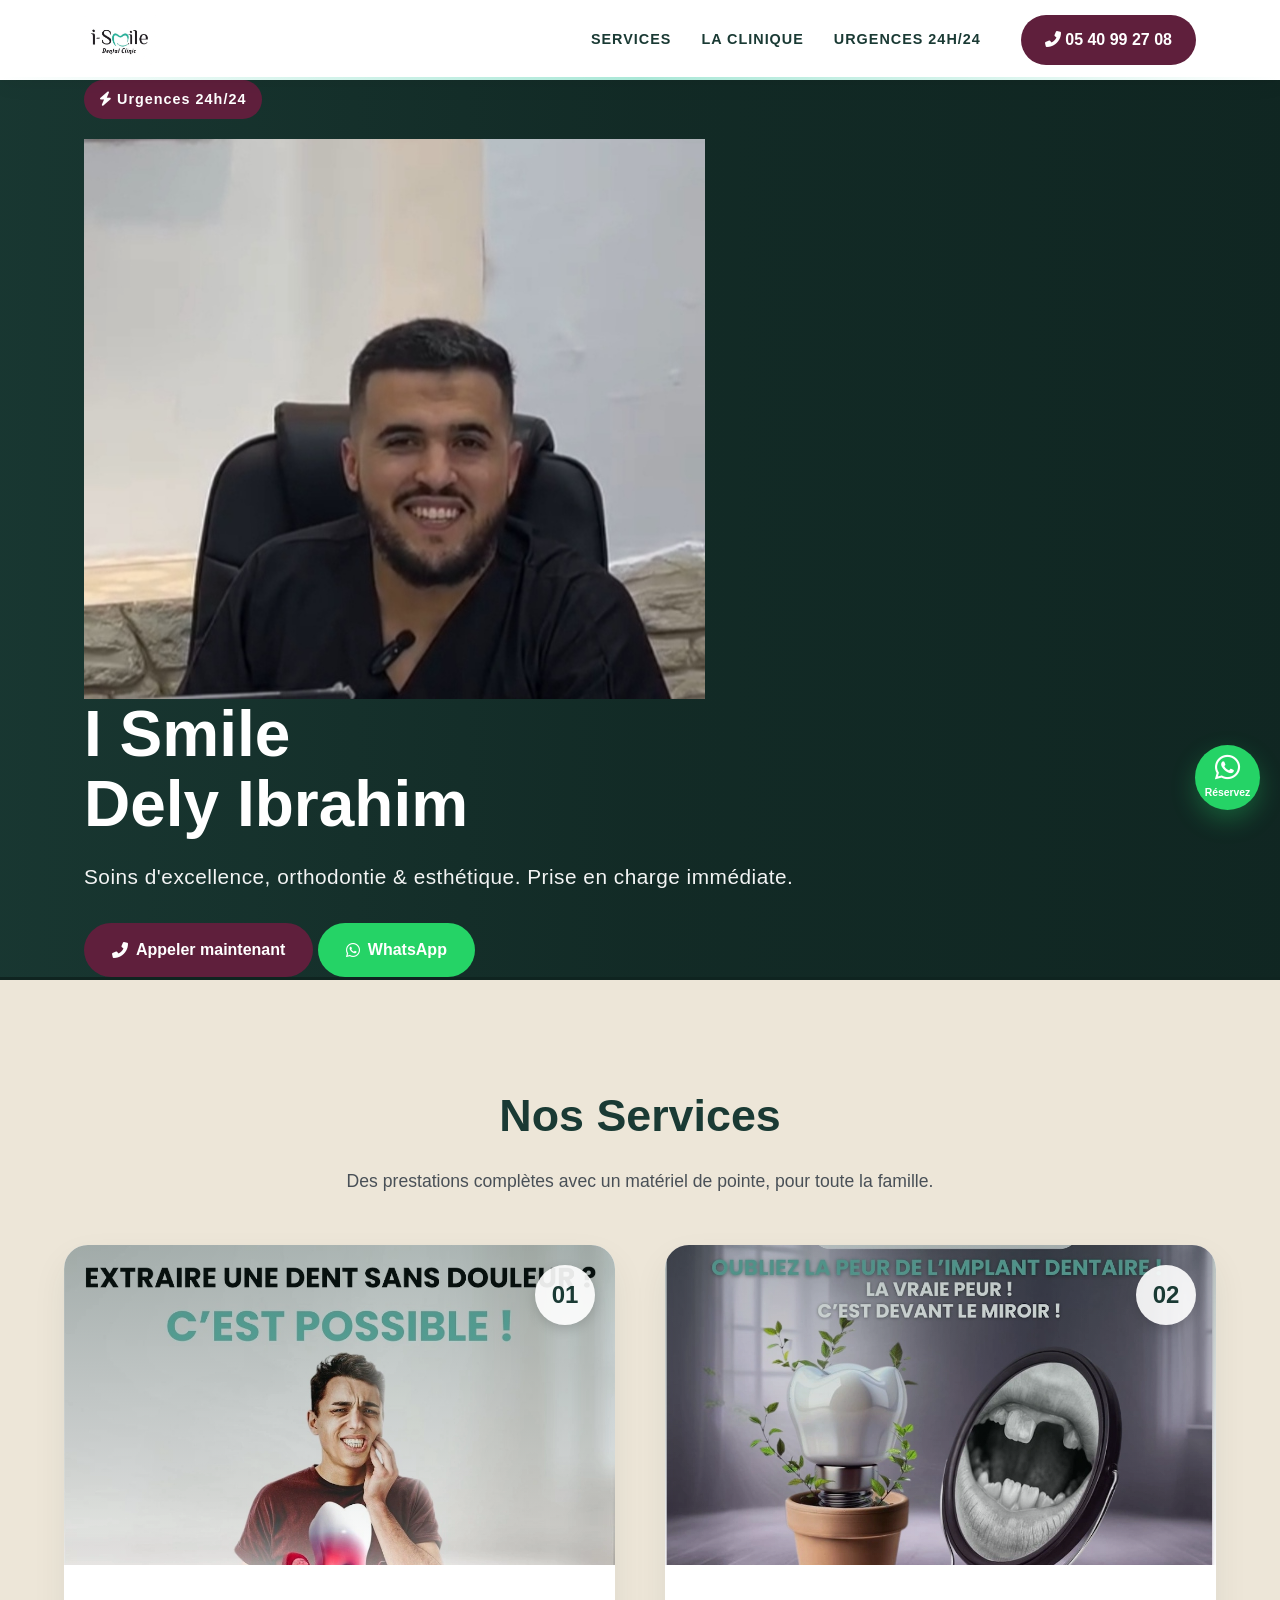
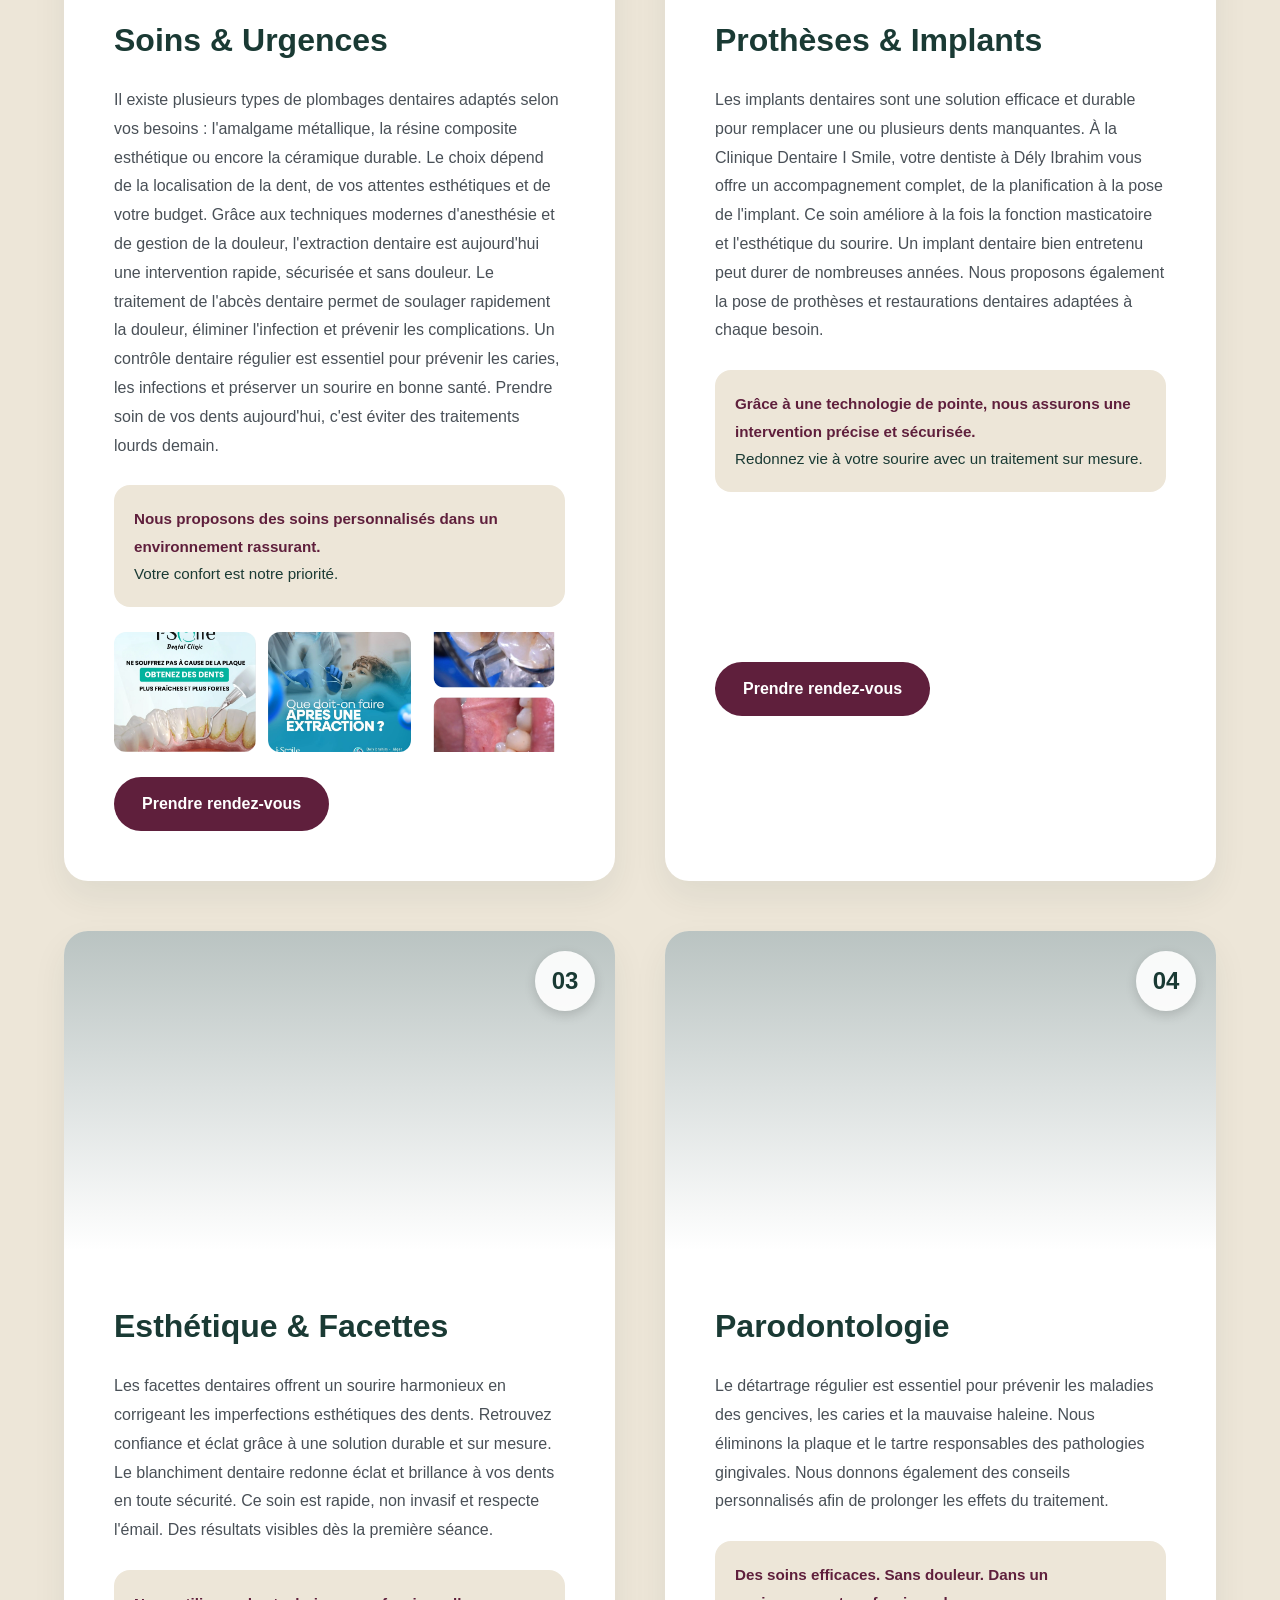
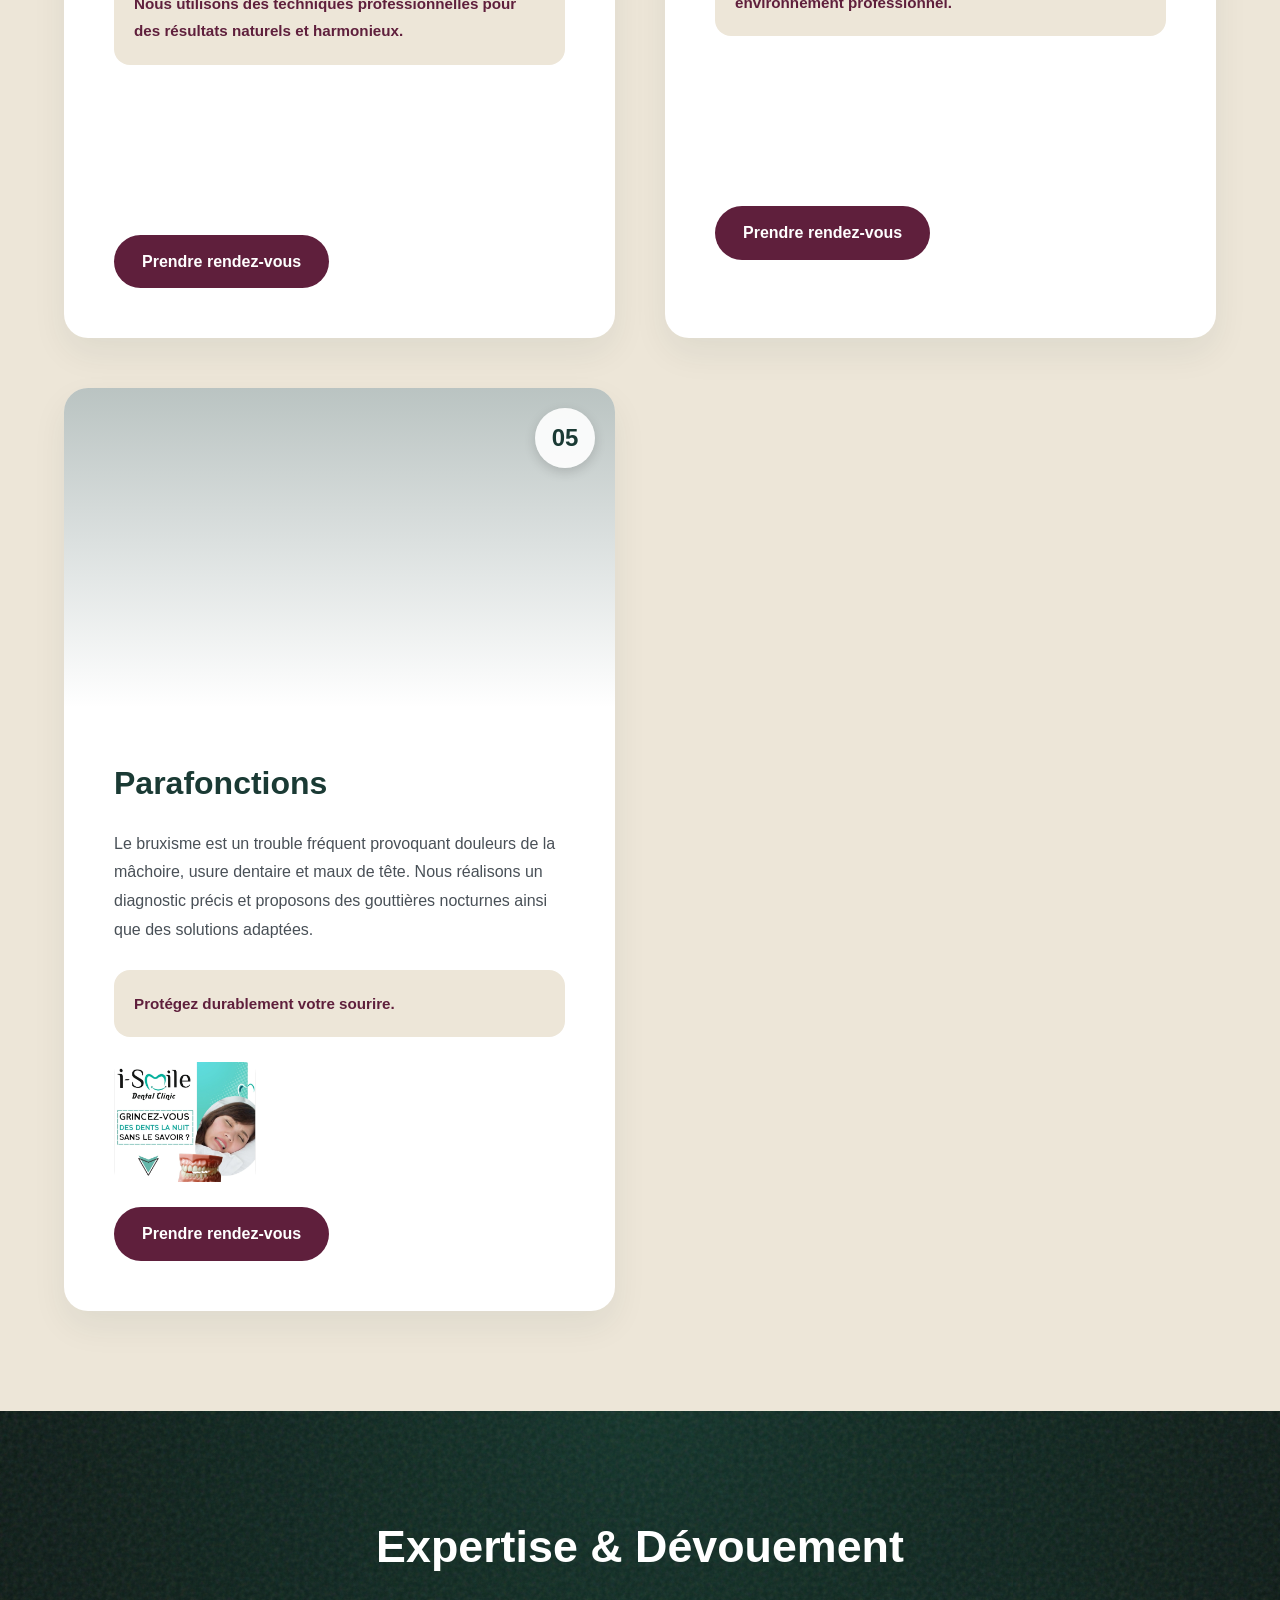
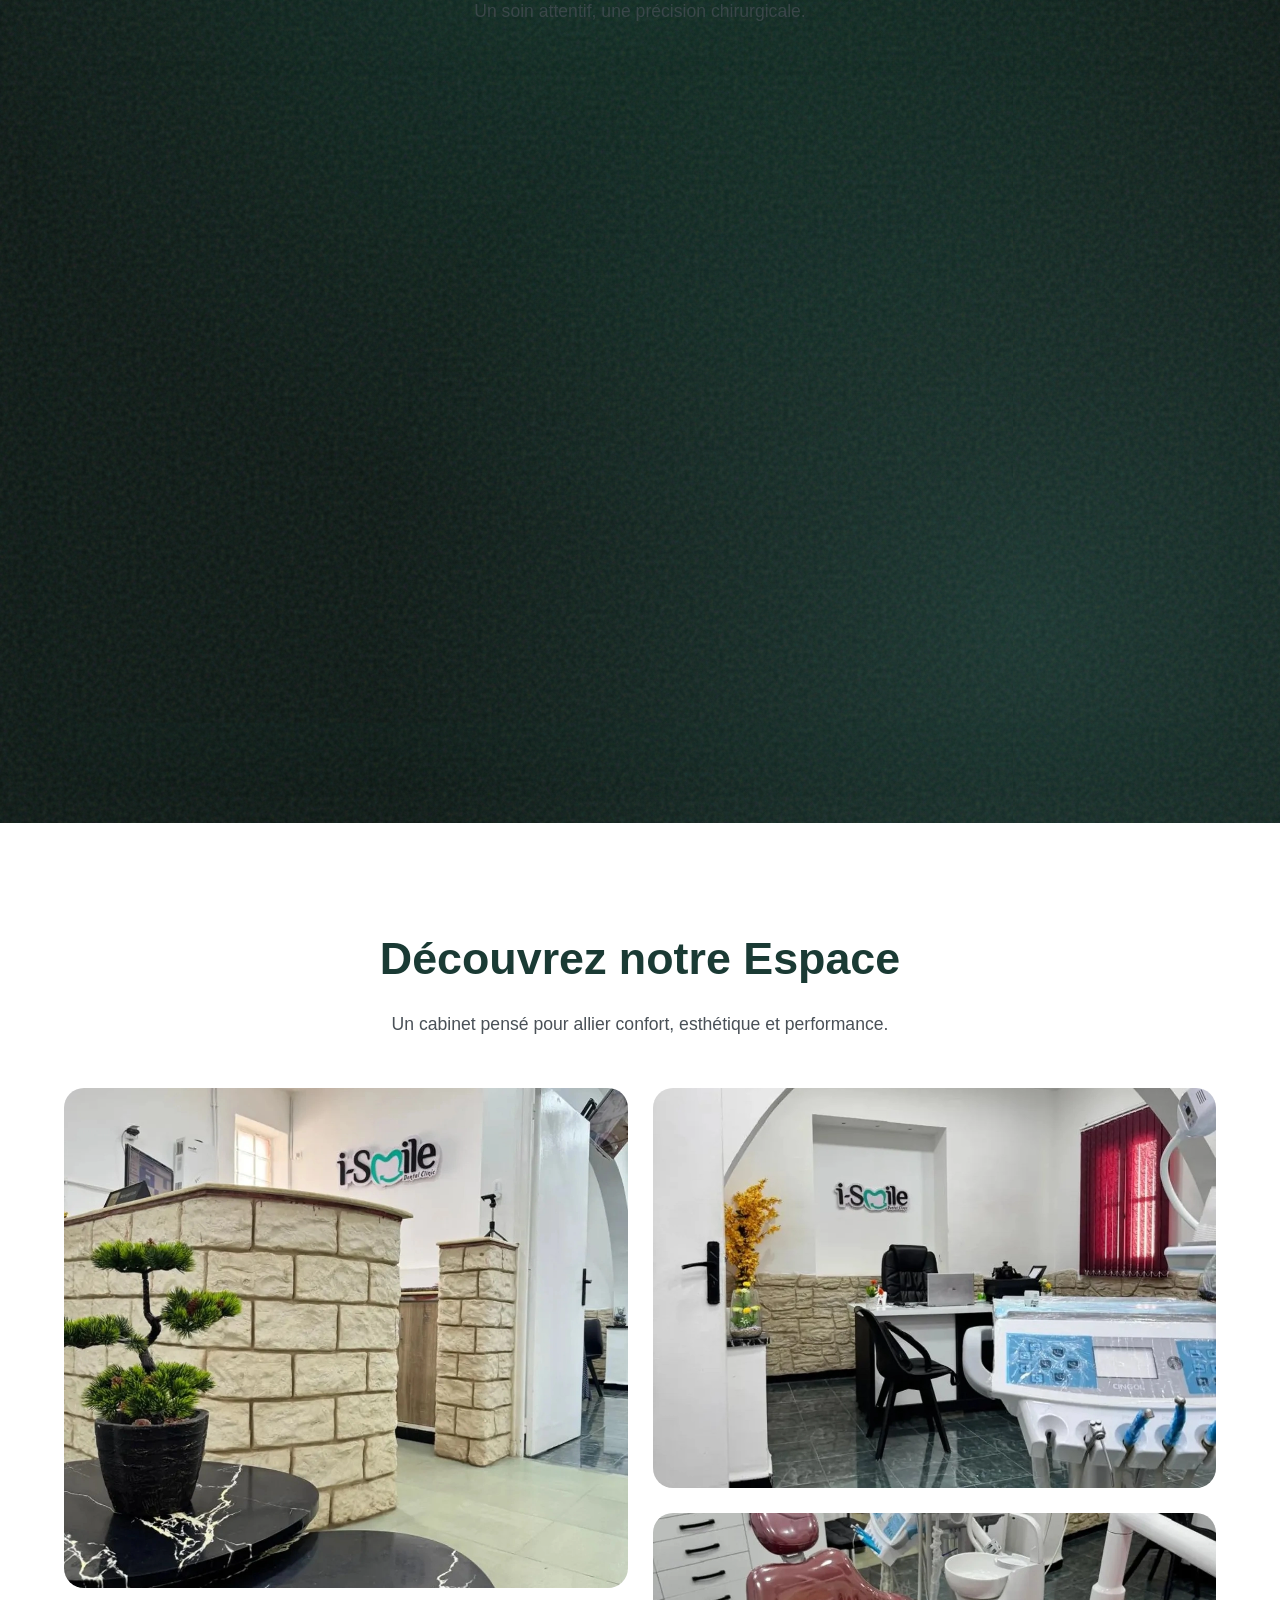
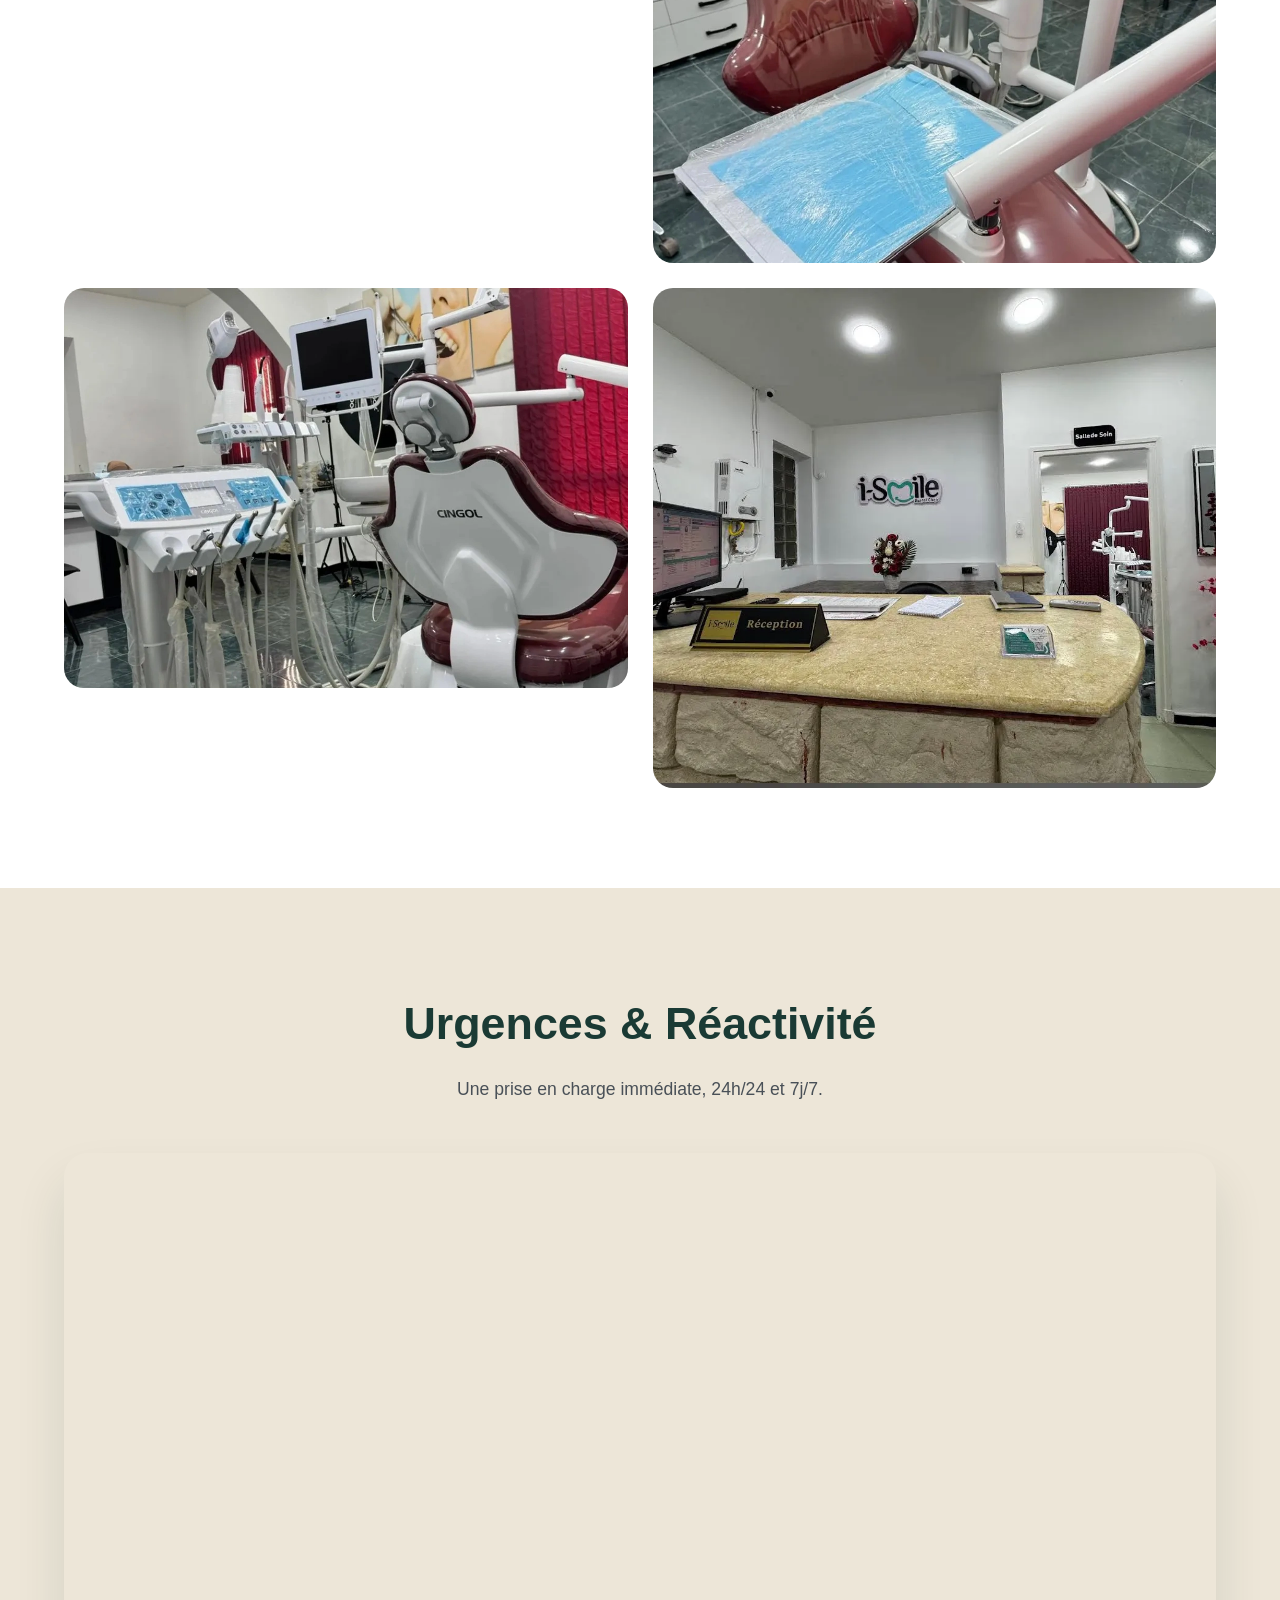
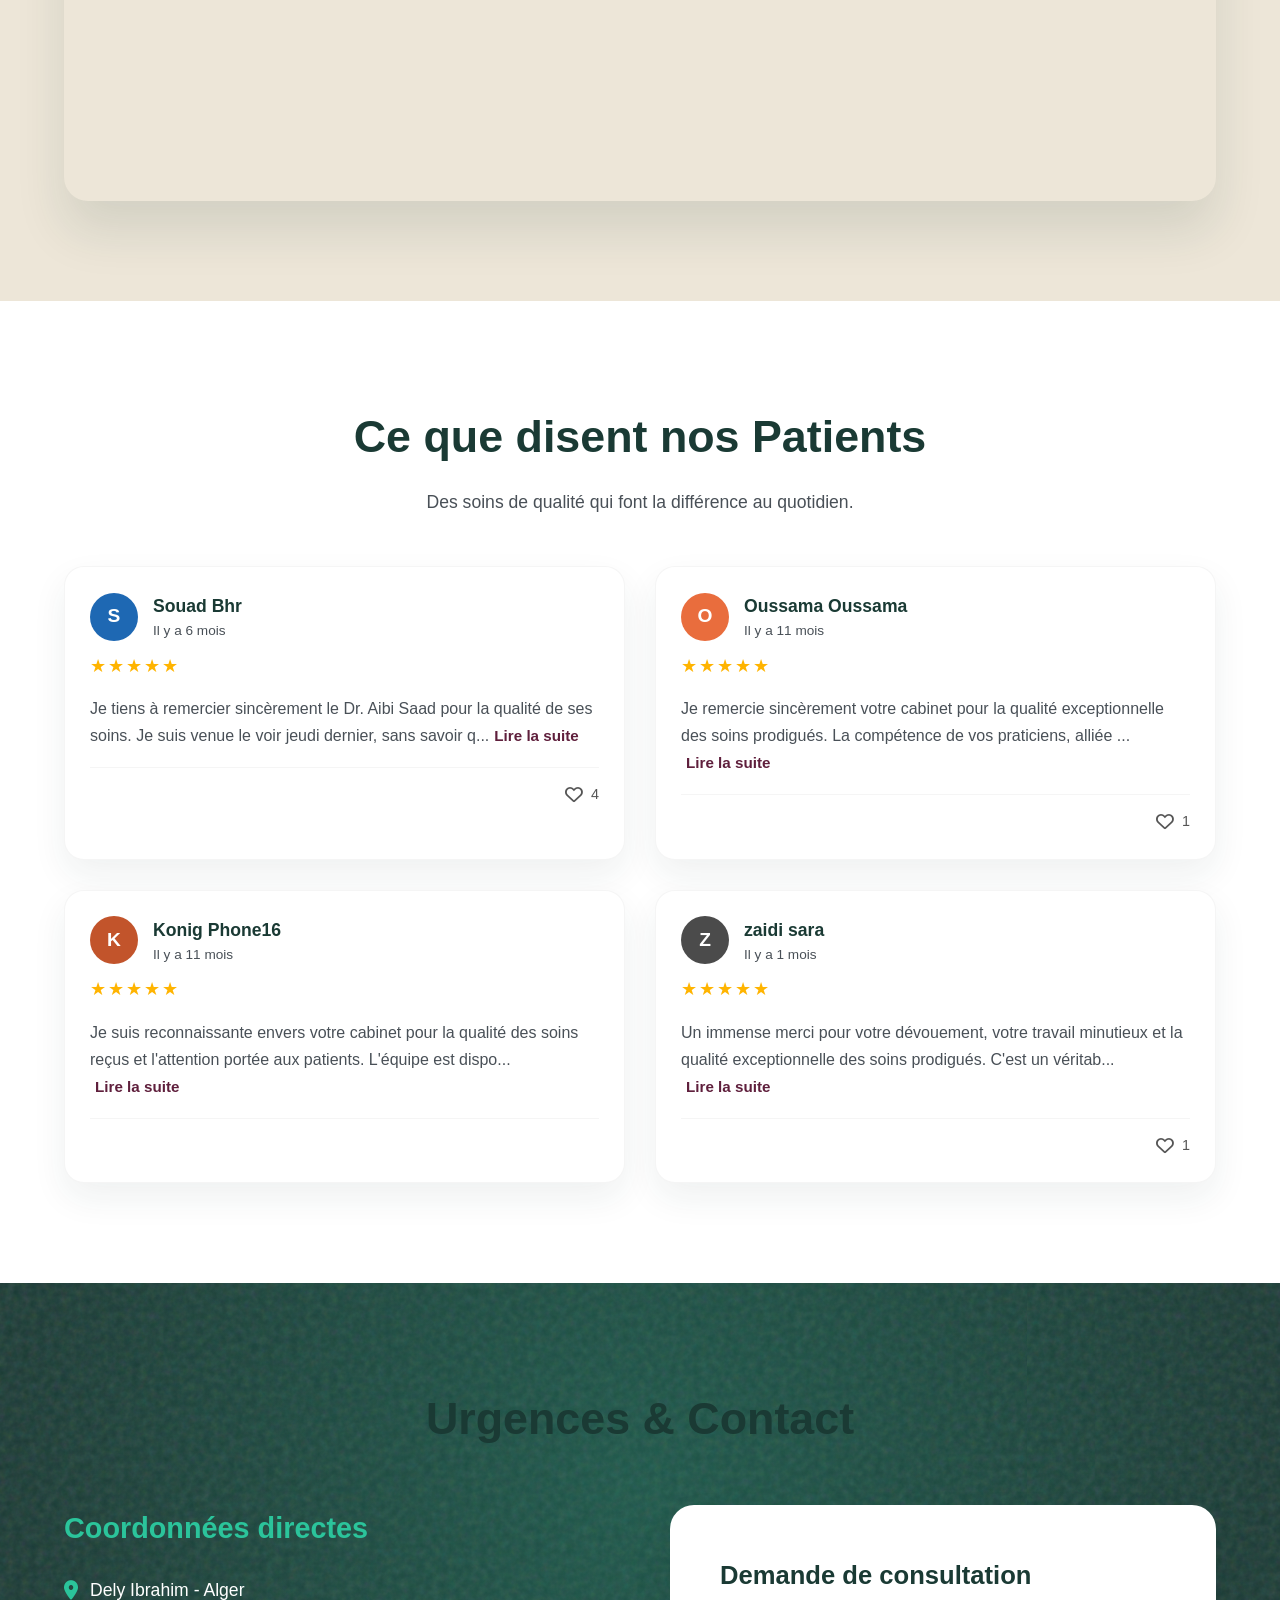
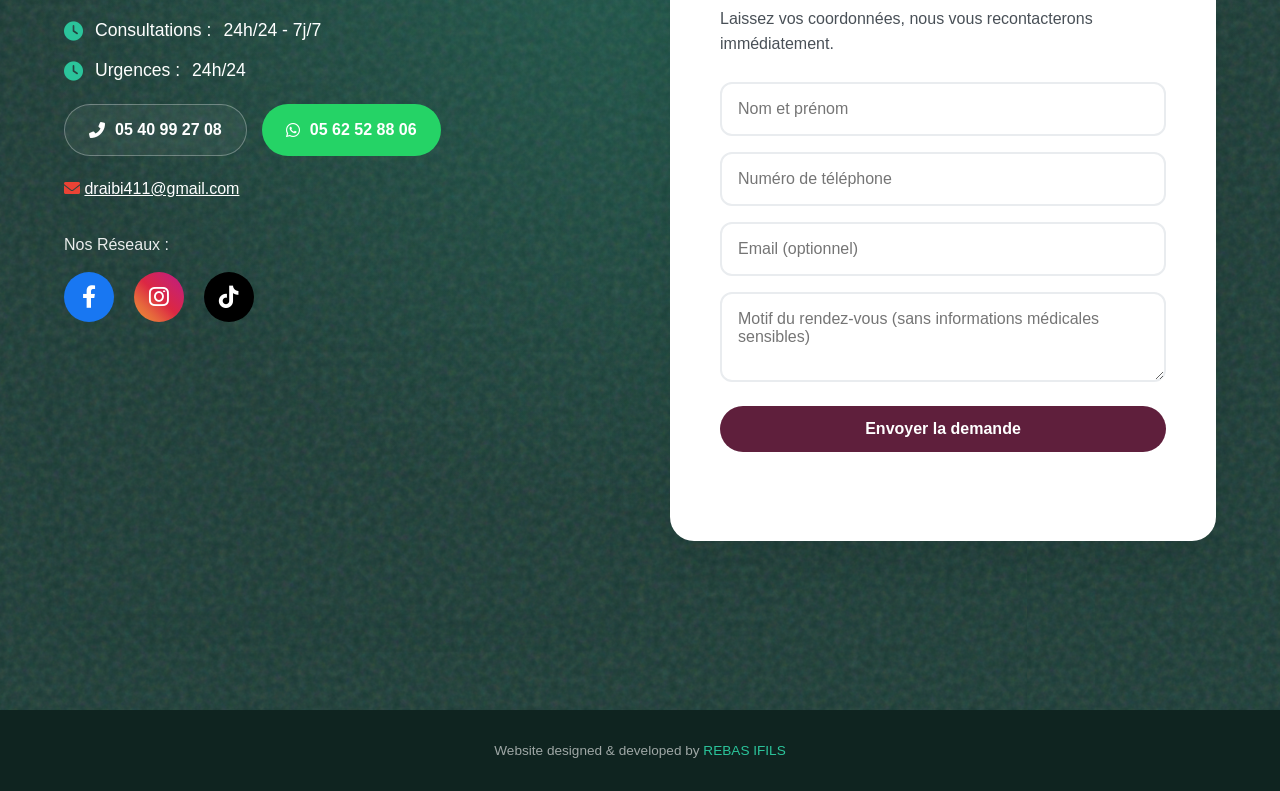
==== index.html @ c6350da4 "Update footer link to new portfolio URL" ====
<!DOCTYPE html>
<html lang="fr">
<head>
    <meta charset="UTF-8">
    <meta name="viewport" content="width=device-width, initial-scale=1.0, viewport-fit=cover">
    <title>I Smile Dental Clinic | Dentiste 24h/24 Dely Ibrahim</title>
    <meta name="description" content="Clinique dentaire 24h/24 à Dely Ibrahim. Urgences, Soins, Orthodontie, Implants & Esthétique. Contactez-nous 7j/7 !">
    <link rel="canonical" href="https://YOUR-PRODUCTION-DOMAIN.com">
    <link rel="icon" type="image/png" href="images/favicon.png">
    <meta property="og:title" content="I Smile Dental Clinic - Dentiste 24h/24 Dely Ibrahim">
    <meta property="og:description" content="Clinique dentaire 24h/24 à Dely Ibrahim. Urgences, Soins, Orthodontie, Implants & Esthétique.">
    <meta property="og:image" content="images/i-smile-logo.png">
    <meta property="og:url" content="https://YOUR-PRODUCTION-DOMAIN.com">
    <meta property="og:type" content="website">
    <meta name="theme-color" content="#1a3a34">
    <meta name="robots" content="index, follow">
    <script type="application/ld+json">
    {
      "@context": "https://schema.org",
      "@type": "Dentist",
      "name": "I Smile Dental Clinic",
      "image": "https://YOUR-PRODUCTION-DOMAIN.com/images/i-smile-logo.png",
      "url": "https://YOUR-PRODUCTION-DOMAIN.com",
      "telephone": "+213540992708",
      "email": "draibi411@gmail.com",
      "address": {
        "@type": "PostalAddress",
        "addressLocality": "Dely Ibrahim",
        "addressRegion": "Alger",
        "addressCountry": "DZ"
      },
      "sameAs": [
        "https://www.facebook.com/share/1DC7hRPnL6/",
        "https://www.instagram.com/i_smile.dental_clinic",
        "https://www.tiktok.com/@ismile3875"
      ]
    }
    </script>
    <link rel="stylesheet" href="https://cdnjs.cloudflare.com/ajax/libs/font-awesome/6.0.0/css/all.min.css">
    <link rel="stylesheet" href="styles.css">
</head>
<body>
    
<header class="header" role="banner">
    <div class="container header-content">
        <a href="#top" class="logo-custom" aria-label="I Smile Dental Clinic - Accueil">
            <img src="images/i-smile-logo.png" alt="i-Smile Dental Clinic Logo" class="main-logo-img">
        </a>
        <button class="nav-toggle" id="navToggle" aria-label="Ouvrir le menu" aria-expanded="false" aria-controls="navMenu">
            <i class="fas fa-bars"></i>
        </button>
        <nav class="nav-menu" id="navMenu" aria-label="Navigation principale">
            <ul>
                <li><a href="#services">Services</a></li>
                <li><a href="#gallery">La Clinique</a></li>
                <li><a href="#contact">Urgences 24h/24</a></li>
            </ul>
            <div class="nav-phone-header">
                <a href="tel:+213540992708" aria-label="Appeler le 05 40 99 27 08"><i class="fas fa-phone-alt"></i> 05 40 99 27 08</a>
            </div>
        </nav>
    </div>
</header>

<main id="main-content">
    <section class="hero-video-section" id="top">
        <div class="video-container">
            <video autoplay muted loop playsinline preload="metadata" class="bg-video" tabindex="-1" aria-hidden="true">
                <source src="images/hero-video.mp4" type="video/mp4">
                <p>Votre navigateur ne prend pas en charge la vidéo HTML5.</p>
            </video>
            <div class="video-overlay"></div>
            <div class="container video-content">
                <span class="hero-badge"><i class="fas fa-bolt"></i> Urgences 24h/24</span>
                <div class="doctor-mini">
                    <img src="images/dr-aibi.webp" alt="Dr. Aibi, dentiste de I Smile" class="doctor-mini-avatar" loading="lazy">
                </div>
                <h1 class="text-white">
                    <span class="brand-highlight">I Smile</span><br>
                    <span class="text-architectural-light">Dely Ibrahim</span>
                </h1>
                <p class="hero-subtitle text-white">Soins d'excellence, orthodontie & esthétique. Prise en charge immédiate.</p>
                <div class="hero-actions">
                    <a href="tel:+213540992708" class="btn btn-primary" aria-label="Appeler maintenant le 05 40 99 27 08"><i class="fas fa-phone-alt"></i> Appeler maintenant</a>
                    <a href="https://wa.me/213562528806?text=Bonjour%20I%20Smile%2C%20j%27ai%20une%20urgence%20dentaire." target="_blank" rel="noopener noreferrer" class="btn btn-whatsapp" aria-label="Contacter sur WhatsApp"><i class="fab fa-whatsapp"></i> WhatsApp</a>
                </div>
            </div>
        </div>
    </section>

    <section id="services" class="section-padding bg-stone">
        <div class="container">
            <div class="section-header">
                <h2 class="section-title">Nos <span class="brand-highlight">Services</span></h2>
                <p class="section-desc">Des prestations complètes avec un matériel de pointe, pour toute la famille.</p>
            </div>
            <div class="services-premium-grid">
                <article class="service-premium-card">
                    <div class="service-premium-cover">
                        <img src="services/soins-cover.webp" alt="Soins & Urgences dentaires" loading="lazy" decoding="async">
                        <div class="service-premium-overlay">
                            <span class="service-number">01</span>
                        </div>
                    </div>
                    <div class="service-premium-content">
                        <h3>Soins & Urgences</h3>
                        <p>Il existe plusieurs types de plombages dentaires adaptés selon vos besoins : l'amalgame métallique, la résine composite esthétique ou encore la céramique durable. Le choix dépend de la localisation de la dent, de vos attentes esthétiques et de votre budget. Grâce aux techniques modernes d'anesthésie et de gestion de la douleur, l'extraction dentaire est aujourd'hui une intervention rapide, sécurisée et sans douleur. Le traitement de l'abcès dentaire permet de soulager rapidement la douleur, éliminer l'infection et prévenir les complications. Un contrôle dentaire régulier est essentiel pour prévenir les caries, les infections et préserver un sourire en bonne santé. Prendre soin de vos dents aujourd'hui, c'est éviter des traitements lourds demain.</p>
                        <div class="service-trust">
                            <p><strong>Nous proposons des soins personnalisés dans un environnement rassurant.</strong><br>Votre confort est notre priorité.</p>
                        </div>
                        <div class="service-gallery">
                            <img src="services/soins-gallery-1.webp" alt="Soins dentaires - traitement" loading="lazy" decoding="async">
                            <img src="services/soins-gallery-2.webp" alt="Soins dentaires - équipement" loading="lazy" decoding="async">
                            <img src="services/soins-gallery-3.webp" alt="Soins dentaires - cabinet" loading="lazy" decoding="async">
                        </div>
                        <a href="#contact" class="btn btn-primary">Prendre rendez-vous</a>
                    </div>
                </article>

                <article class="service-premium-card">
                    <div class="service-premium-cover">
                        <img src="services/implants-cover.webp" alt="Prothèses & Implants dentaires" loading="lazy" decoding="async">
                        <div class="service-premium-overlay">
                            <span class="service-number">02</span>
                        </div>
                    </div>
                    <div class="service-premium-content">
                        <h3>Prothèses & Implants</h3>
                        <p>Les implants dentaires sont une solution efficace et durable pour remplacer une ou plusieurs dents manquantes. À la Clinique Dentaire I Smile, votre dentiste à Dély Ibrahim vous offre un accompagnement complet, de la planification à la pose de l'implant. Ce soin améliore à la fois la fonction masticatoire et l'esthétique du sourire. Un implant dentaire bien entretenu peut durer de nombreuses années. Nous proposons également la pose de prothèses et restaurations dentaires adaptées à chaque besoin.</p>
                        <div class="service-trust">
                            <p><strong>Grâce à une technologie de pointe, nous assurons une intervention précise et sécurisée.</strong><br>Redonnez vie à votre sourire avec un traitement sur mesure.</p>
                        </div>
                        <div class="service-gallery">
                            <img src="services/implants-gallery-1.webp" alt="Implants dentaires" loading="lazy" decoding="async">
                            <img src="services/implants-gallery-2.webp" alt="Prothèses dentaires" loading="lazy" decoding="async">
                        </div>
                        <a href="#contact" class="btn btn-primary">Prendre rendez-vous</a>
                    </div>
                </article>

                <article class="service-premium-card">
                    <div class="service-premium-cover">
                        <img src="services/esthetique-cover.webp" alt="Esthétique & Facettes dentaires" loading="lazy" decoding="async">
                        <div class="service-premium-overlay">
                            <span class="service-number">03</span>
                        </div>
                    </div>
                    <div class="service-premium-content">
                        <h3>Esthétique & Facettes</h3>
                        <p>Les facettes dentaires offrent un sourire harmonieux en corrigeant les imperfections esthétiques des dents. Retrouvez confiance et éclat grâce à une solution durable et sur mesure. Le blanchiment dentaire redonne éclat et brillance à vos dents en toute sécurité. Ce soin est rapide, non invasif et respecte l'émail. Des résultats visibles dès la première séance.</p>
                        <div class="service-trust">
                            <p><strong>Nous utilisons des techniques professionnelles pour des résultats naturels et harmonieux.</strong></p>
                        </div>
                        <div class="service-gallery">
                            <img src="services/esthetique-gallery-1.webp" alt="Facettes dentaires" loading="lazy" decoding="async">
                            <img src="services/esthetique-gallery-2.webp" alt="Blanchiment dentaire" loading="lazy" decoding="async">
                            <img src="services/esthetique-gallery-3.webp" alt="Esthétique du sourire" loading="lazy" decoding="async">
                        </div>
                        <a href="#contact" class="btn btn-primary">Prendre rendez-vous</a>
                    </div>
                </article>

                <article class="service-premium-card">
                    <div class="service-premium-cover">
                        <img src="services/paro-cover.webp" alt="Parodontologie - soins des gencives" loading="lazy" decoding="async">
                        <div class="service-premium-overlay">
                            <span class="service-number">04</span>
                        </div>
                    </div>
                    <div class="service-premium-content">
                        <h3>Parodontologie</h3>
                        <p>Le détartrage régulier est essentiel pour prévenir les maladies des gencives, les caries et la mauvaise haleine. Nous éliminons la plaque et le tartre responsables des pathologies gingivales. Nous donnons également des conseils personnalisés afin de prolonger les effets du traitement.</p>
                        <div class="service-trust">
                            <p><strong>Des soins efficaces. Sans douleur. Dans un environnement professionnel.</strong></p>
                        </div>
                        <div class="service-gallery">
                            <img src="services/paro-gallery-1.webp" alt="Détartrage dentaire" loading="lazy" decoding="async">
                        </div>
                        <a href="#contact" class="btn btn-primary">Prendre rendez-vous</a>
                    </div>
                </article>

                <article class="service-premium-card">
                    <div class="service-premium-cover">
                        <img src="services/para-cover.webp" alt="Parafonctions - bruxisme" loading="lazy" decoding="async">
                        <div class="service-premium-overlay">
                            <span class="service-number">05</span>
                        </div>
                    </div>
                    <div class="service-premium-content">
                        <h3>Parafonctions</h3>
                        <p>Le bruxisme est un trouble fréquent provoquant douleurs de la mâchoire, usure dentaire et maux de tête. Nous réalisons un diagnostic précis et proposons des gouttières nocturnes ainsi que des solutions adaptées.</p>
                        <div class="service-trust">
                            <p><strong>Protégez durablement votre sourire.</strong></p>
                        </div>
                        <div class="service-gallery">
                            <img src="services/para-gallery-1.webp" alt="Gouttières nocturnes" loading="lazy" decoding="async">
                        </div>
                        <a href="#contact" class="btn btn-primary">Prendre rendez-vous</a>
                    </div>
                </article>
            </div>
        </div>
    </section>

    <section id="video-section" class="section-padding bg-cinematic">
        <div class="container">
            <div class="section-header">
                <h2 class="section-title text-white">Expertise & <span class="brand-highlight">Dévouement</span></h2>
                <p class="section-desc text-white opacity-70">Un soin attentif, une précision chirurgicale.</p>
            </div>
            <div class="video-editorial-wrapper">
                <div class="video-editorial-content">
                    <video autoplay muted loop playsinline preload="metadata" class="editorial-video" tabindex="-1" aria-hidden="true">
                        <source src="doctor/doctor-working.mp4" type="video/mp4">
                    </video>
                </div>
            </div>
        </div>
    </section>

    <section id="gallery" class="section-padding bg-white">
        <div class="container">
            <div class="section-header">
                <h2 class="section-title">Découvrez notre <span class="brand-highlight">Espace</span></h2>
                <p class="section-desc">Un cabinet pensé pour allier confort, esthétique et performance.</p>
            </div>
            <div class="gallery-editorial-grid">
                <div class="gallery-item-large">
                    <img src="gallery/espace-1.webp" alt="Espace I Smile - Réception" loading="lazy" decoding="async">
                    <div class="caption">Réception · Accueil chaleureux</div>
                </div>
                <div class="gallery-item-medium">
                    <img src="gallery/espace-2.webp" alt="Salle de soins" loading="lazy" decoding="async">
                    <div class="caption">Salle de soins · Technologie</div>
                </div>
                <div class="gallery-item-small">
                    <img src="gallery/espace-3.webp" alt="Équipement dentaire" loading="lazy" decoding="async">
                    <div class="caption">Équipement · Précision</div>
                </div>
                <div class="gallery-item-medium">
                    <img src="gallery/espace-4.webp" alt="Salle d'attente" loading="lazy" decoding="async">
                    <div class="caption">Salle d'attente · Confort</div>
                </div>
                <div class="gallery-item-large">
                    <img src="gallery/espace-5.webp" alt="Cabinet dentaire" loading="lazy" decoding="async">
                    <div class="caption">Cabinet · Excellence</div>
                </div>
            </div>
        </div>
    </section>

    <section id="urgence-instagram" class="section-padding bg-stone">
        <div class="container">
            <div class="section-header">
                <h2 class="section-title">Urgences & <span class="brand-highlight">Réactivité</span></h2>
                <p class="section-desc">Une prise en charge immédiate, 24h/24 et 7j/7.</p>
            </div>
            <div class="video-editorial-wrapper">
                <div class="video-editorial-content">
                    <video autoplay muted loop playsinline preload="metadata" class="editorial-video" tabindex="-1" aria-hidden="true">
                        <source src="doctor/urgence-instagram.mp4" type="video/mp4">
                    </video>
                </div>
            </div>
        </div>
    </section>

    <section id="reviews" class="section-padding bg-white" aria-labelledby="reviews-heading">
        <div class="container">
            <div class="section-header text-center">
                <h2 id="reviews-heading" class="section-title">Ce que disent nos <span class="brand-highlight">Patients</span></h2>
                <p class="section-desc">Des soins de qualité qui font la différence au quotidien.</p>
            </div>
            <div class="reviews-grid">
                <article class="review-card" aria-label="Avis de Souad Bhr">
                    <div class="review-header">
                        <div class="reviewer-header-flex">
                            <span class="avatar av-s" aria-hidden="true">S</span>
                            <div class="reviewer-texts">
                                <span class="reviewer-name">Souad Bhr</span>
                                <span class="review-date">Il y a 6 mois</span>
                            </div>
                        </div>
                        <div class="stars" aria-label="5 étoiles sur 5" role="img">★★★★★</div>
                    </div>
                    <div class="review-text">
                        Je tiens à remercier sincèrement le Dr. Aibi Saad pour la qualité de ses soins. Je suis venue le voir jeudi dernier, sans savoir qu'il ne travaille pas le week-end. C'est un dentiste très compétent, à l'écoute et attentionné.
                    </div>
                    <div class="review-footer">
                        <span class="like-count"><i class="far fa-heart" aria-hidden="true"></i> 4</span>
                    </div>
                </article>
                <article class="review-card" aria-label="Avis de Oussama Oussama">
                    <div class="review-header">
                        <div class="reviewer-header-flex">
                            <span class="avatar av-o" aria-hidden="true">O</span>
                            <div class="reviewer-texts">
                                <span class="reviewer-name">Oussama Oussama</span>
                                <span class="review-date">Il y a 11 mois</span>
                            </div>
                        </div>
                        <div class="stars" aria-label="5 étoiles sur 5" role="img">★★★★★</div>
                    </div>
                    <div class="review-text">
                        Je remercie sincèrement votre cabinet pour la qualité exceptionnelle des soins prodigués. La compétence de vos praticiens, alliée à une approche humaine et attentive, reflète un haut niveau de professionnalisme.
                    </div>
                    <div class="review-footer">
                        <span class="like-count"><i class="far fa-heart" aria-hidden="true"></i> 1</span>
                    </div>
                </article>
                <article class="review-card" aria-label="Avis de Konig Phone16">
                    <div class="review-header">
                        <div class="reviewer-header-flex">
                            <span class="avatar av-k" aria-hidden="true">K</span>
                            <div class="reviewer-texts">
                                <span class="reviewer-name">Konig Phone16</span>
                                <span class="review-date">Il y a 11 mois</span>
                            </div>
                        </div>
                        <div class="stars" aria-label="5 étoiles sur 5" role="img">★★★★★</div>
                    </div>
                    <div class="review-text">
                        Je suis reconnaissante envers votre cabinet pour la qualité des soins reçus et l'attention portée aux patients. L'équipe est disponible et très professionnelle.
                    </div>
                    <div class="review-footer"></div>
                </article>
                <article class="review-card" aria-label="Avis de zaidi sara">
                    <div class="review-header">
                        <div class="reviewer-header-flex">
                            <span class="avatar av-z" aria-hidden="true">Z</span>
                            <div class="reviewer-texts">
                                <span class="reviewer-name">zaidi sara</span>
                                <span class="review-date">Il y a 1 mois</span>
                            </div>
                        </div>
                        <div class="stars" aria-label="5 étoiles sur 5" role="img">★★★★★</div>
                    </div>
                    <div class="review-text">
                        Un immense merci pour votre dévouement, votre travail minutieux et la qualité exceptionnelle des soins prodigués. C'est un véritable plaisir d'avoir été prise en charge par un praticien aussi compétent qu'humain. J'ai été mise en confiance à chaque étape.
                    </div>
                    <div class="review-footer">
                        <span class="like-count"><i class="far fa-heart" aria-hidden="true"></i> 1</span>
                    </div>
                </article>
            </div>
        </div>
    </section>

    <section id="contact" class="section-padding bg-contact-premium">
        <div class="container">
            <div class="section-header text-white">
                <h2 class="section-title text-white">Urgences & <span class="brand-highlight">Contact</span></h2>
            </div>
            <div class="contact-3d-grid">
                <div class="contact-info text-white">
                    <h3>Coordonnées directes</h3>
                    <div class="contact-details">
                        <p><i class="fas fa-map-marker-alt" aria-hidden="true"></i> <strong>Dely Ibrahim - Alger</strong></p>
                        <p><i class="fas fa-clock" aria-hidden="true"></i> <strong>Consultations :</strong> 24h/24 - 7j/7</p>
                        <p><i class="fas fa-clock text-highlight" aria-hidden="true"></i> <strong>Urgences :</strong> 24h/24</p>
                    </div>
                    <div class="contact-buttons">
                        <a href="tel:+213540992708" class="contact-link phone-btn" aria-label="Appeler le 05 40 99 27 08"><i class="fas fa-phone-alt" aria-hidden="true"></i> 05 40 99 27 08</a>
                        <a href="https://wa.me/213562528806?text=Bonjour%20I%20Smile%2C%20j%27ai%20une%20urgence%20dentaire." target="_blank" rel="noopener noreferrer" class="contact-link whatsapp-btn" aria-label="Contacter sur WhatsApp au 05 62 52 88 06"><i class="fab fa-whatsapp" aria-hidden="true"></i> 05 62 52 88 06</a>
                    </div>
                    <p class="contact-email"><i class="fas fa-envelope" style="color: #EA4335;" aria-hidden="true"></i> <a href="mailto:draibi411@gmail.com" aria-label="Envoyer un email">draibi411@gmail.com</a></p>
                    <div class="social-links-container">
                        <p>Nos Réseaux :</p>
                        <div class="social-links" role="list" aria-label="Réseaux sociaux">
                            <a href="https://www.facebook.com/share/1DC7hRPnL6/" target="_blank" rel="noopener noreferrer" class="soc-fb" aria-label="Facebook" role="listitem"><i class="fab fa-facebook-f" aria-hidden="true"></i></a>
                            <a href="https://www.instagram.com/i_smile.dental_clinic" target="_blank" rel="noopener noreferrer" class="soc-ig" aria-label="Instagram" role="listitem"><i class="fab fa-instagram" aria-hidden="true"></i></a>
                            <a href="https://www.tiktok.com/@ismile3875" target="_blank" rel="noopener noreferrer" class="soc-tt" aria-label="TikTok" role="listitem"><i class="fab fa-tiktok" aria-hidden="true"></i></a>
                        </div>
                    </div>
                    <div class="map-wrapper">
                        <iframe title="Carte de localisation de I Smile Dental Clinic" src="https://www.google.com/maps/embed?pb=!1m18!1m12!1m3!1d3202.435500873883!2d2.9847528!3d36.7511559!2m3!1f0!2f0!3f0!2m3!1i1024!2i768!4f13.1!3m3!1m2!1s0x128fb1000445e2d9%3A0x78a43db8902f2383!2sQX2M%2BGVP%20I%20smile%20dental%20clinic%20(Cabinet%20Dentaire)%2C%20Dely%20Ibrahim!5e0!3m2!1sen!2sdz!4v1698000000000" width="100%" height="250" style="border:0;" allowfullscreen="" loading="lazy" referrerpolicy="no-referrer-when-downgrade"></iframe>
                    </div>
                </div>
                <div class="form-container">
                    <h3>Demande de consultation</h3>
                    <p class="form-desc">Laissez vos coordonnées, nous vous recontacterons immédiatement.</p>
                    <form action="https://formspree.io/f/xqerweyb" method="POST" id="contactForm" novalidate>
                        <input type="text" name="_gotcha" class="form-gotcha" tabindex="-1" autocomplete="off" aria-hidden="true">
                        <div class="form-group">
                            <label for="name" class="visually-hidden">Nom et prénom</label>
                            <input type="text" id="name" name="name" placeholder="Nom et prénom" required autocomplete="name">
                        </div>
                        <div class="form-group">
                            <label for="phone" class="visually-hidden">Numéro de téléphone</label>
                            <input type="tel" id="phone" name="phone" placeholder="Numéro de téléphone" required autocomplete="tel">
                        </div>
                        <div class="form-group">
                            <label for="email" class="visually-hidden">Email (optionnel)</label>
                            <input type="email" id="email" name="email" placeholder="Email (optionnel)" autocomplete="email">
                        </div>
                        <div class="form-group">
                            <label for="message" class="visually-hidden">Motif du rendez-vous</label>
                            <textarea id="message" name="message" rows="3" placeholder="Motif du rendez-vous (sans informations médicales sensibles)"></textarea>
                        </div>
                        <button type="submit" class="btn btn-primary w-full">Envoyer la demande</button>
                        <div id="formStatus" class="form-status" aria-live="polite" role="status"></div>
                    </form>
                </div>
            </div>
        </div>
    </section>
</main>

<div class="floating-cta-wa" id="waCta">
    <a href="https://wa.me/213562528806?text=Bonjour%20I%20Smile%2C%20j%27ai%20une%20urgence%20dentaire." target="_blank" rel="noopener noreferrer" aria-label="Contacter I Smile sur WhatsApp">
        <i class="fab fa-whatsapp" aria-hidden="true"></i>
        <span>Réservez</span>
    </a>
</div>

<div class="bottom-bar" role="navigation" aria-label="Actions rapides">
    <a href="tel:+213540992708" class="bottom-bar-btn phone" aria-label="Appeler le 05 40 99 27 08"><i class="fas fa-phone-alt" aria-hidden="true"></i> <span>Appeler</span></a>
    <a href="https://wa.me/213562528806?text=Bonjour%20I%20Smile%2C%20j%27ai%20une%20urgence%20dentaire." target="_blank" rel="noopener noreferrer" class="bottom-bar-btn whatsapp" aria-label="Urgence WhatsApp"><i class="fab fa-whatsapp" aria-hidden="true"></i> <span>Urgence</span></a>
    <a href="https://maps.google.com/maps?ll=36.751156,2.984753&z=15&t=m&hl=en-US&gl=US&mapclient=embed&cid=8693141043634185091" target="_blank" rel="noopener noreferrer" class="bottom-bar-btn maps" aria-label="Obtenir l'itinéraire"><i class="fas fa-location-dot" aria-hidden="true"></i> <span>Itinéraire</span></a>
</div>

<footer class="site-footer">
    <div class="container">
        <p class="footer-credit">Website designed & developed by <a href="https://rebasilifs.com" target="_blank" rel="noopener noreferrer" aria-label="Portfolio de REBAS IFILS">REBAS IFILS</a></p>
    </div>
</footer>

<script src="script.js"></script>
</body>
</html>
---- styles.css ----
:root {
    --marble-green: #1a3a34;
    --marble-dark: #0f2420;
    --stone-cream: #ede6d8;
    --teal: #2bc49b;
    --burgundy: #5f1f3c;
    --fb: #1877F2;
    --insta-grad-1: #f09433;
    --insta-grad-2: #e6683c;
    --insta-grad-3: #dc2743;
    --insta-grad-4: #cc2366;
    --insta-grad-5: #bc1888;
    --tiktok: #000000;
    --tiktok-cyan: #25f4ee;
    --tiktok-red: #fe2c55;
    --wa: #25D366;
    --gmail: #EA4335;
    --white: #ffffff;
    --black: #121212;
    --grey-soft: #f5f7f6;
    --grey-text: #495057;
    --shadow-soft: 0 15px 35px rgba(26, 58, 52, 0.07);
    --shadow-hover: 0 30px 50px rgba(26, 58, 52, 0.12);
    --transition-slow: 0.8s cubic-bezier(0.22, 1, 0.36, 1);
    --font-primary: -apple-system, BlinkMacSystemFont, "Segoe UI", Roboto, "Helvetica Neue", Arial, sans-serif;
    --font-display: "Playfair Display", Georgia, serif;
}

* { margin: 0; padding: 0; box-sizing: border-box; }
html { scroll-behavior: smooth; }
body { background: var(--white); font-family: var(--font-primary); line-height: 1.6; color: var(--black); -webkit-font-smoothing: antialiased; -moz-osx-font-smoothing: grayscale; }
.container { width: 90%; max-width: 1300px; margin: 0 auto; }
ul { list-style: none; }
a { text-decoration: none; color: inherit; }
img { max-width: 100%; height: auto; display: block; }

.visually-hidden {
    position: absolute;
    width: 1px;
    height: 1px;
    padding: 0;
    margin: -1px;
    overflow: hidden;
    clip: rect(0, 0, 0, 0);
    white-space: nowrap;
    border: 0;
}

.header { background: #ffffff; position: relative; width: 100%; z-index: 1000; box-shadow: 0 4px 20px rgba(0, 0, 0, 0.06), 0 2px 6px rgba(0, 0, 0, 0.02); }
.header-content { display: flex; justify-content: space-between; align-items: center; padding: 12px 20px; height: 80px; max-width: 1200px; margin: 0 auto; position: relative; }
.header::after { content: ''; position: absolute; bottom: 0; left: 0; width: 100%; height: 3px; background: linear-gradient(90deg, transparent, #2bc49b, transparent); opacity: 0.4; }

.main-logo-img { height: 50px; width: auto; display: block; object-fit: contain; transition: transform 0.3s ease; }
.main-logo-img:hover { transform: scale(1.02); }
.nav-toggle { background: transparent; border: none; cursor: pointer; font-size: 1.6rem; color: #1a2e2a; padding: 8px; display: flex; align-items: center; justify-content: center; transition: transform 0.2s ease; min-width: 44px; min-height: 44px; }
.nav-toggle:active { transform: scale(0.9); }
.logo-custom { display: flex; align-items: center; gap: 10px; }

.nav-menu { display: none; flex-direction: column; align-items: center; gap: 25px; margin-top: 25px; }
.nav-menu.active { display: flex; }
.nav-menu ul { display: flex; flex-direction: column; gap: 18px; text-align: center; font-weight: 600; color: var(--marble-green); text-transform: uppercase; font-size: 0.9rem; letter-spacing: 1px; }
.nav-phone-header a { background: var(--burgundy); color: var(--white); padding: 12px 24px; border-radius: 50px; display: inline-block; font-weight: 600; transition: var(--transition-slow); }
.nav-phone-header a:hover { background: #4a182e; transform: translateY(-3px); box-shadow: 0 10px 20px rgba(95,31,60,0.2); }

.hero-video-section { position: relative; min-height: 100svh; overflow: hidden; background: var(--marble-dark); }
.video-container { position: relative; width: 100%; height: 100%; display: flex; align-items: center; justify-content: center; }
.bg-video { position: absolute; top: 0; left: 0; width: 100%; height: 100%; object-fit: cover; z-index: 0; }
.video-overlay { position: absolute; inset: 0; background: linear-gradient(to right, rgba(26,58,52,0.85) 0%, rgba(26,58,52,0.3) 50%, rgba(26,58,52,0.1) 100%); z-index: 1; }
.video-content { position: relative; z-index: 2; text-align: center; color: var(--white); max-width: 800px; padding: 0 20px; }
.video-content h1 { font-size: clamp(2.5rem, 5vw, 4.5rem); line-height: 1.1; margin-bottom: 20px; font-weight: 700; }
.hero-badge { display: inline-block; background: var(--burgundy); color: white; padding: 8px 16px; border-radius: 30px; font-size: 0.9rem; font-weight: 700; margin-bottom: 20px; letter-spacing: 1px; }
.video-content .hero-subtitle { font-size: clamp(1rem, 2vw, 1.3rem); font-weight: 300; margin-bottom: 30px; opacity: 0.95; letter-spacing: 0.5px; }

.btn { display: inline-flex; align-items: center; gap: 8px; padding: 14px 28px; border-radius: 50px; font-weight: 600; transition: var(--transition-slow); min-height: 44px; cursor: pointer; border: none; text-align: center; font-size: 1rem; }
.btn-primary { background: var(--burgundy); color: var(--white); }
.btn-primary:hover { background: #4a182e; transform: scale(1.02); box-shadow: 0 10px 20px rgba(95,31,60,0.2); }
.btn-whatsapp { background: var(--wa); color: var(--white); }
.btn-whatsapp:hover { background: #1ebe57; transform: scale(1.02); box-shadow: 0 10px 20px rgba(37, 211, 102, 0.3); }
.w-full { width: 100%; justify-content: center; }

.section-padding { padding: clamp(60px, 8vw, 100px) 0; }
.bg-stone { background-color: var(--stone-cream); }
.bg-white { background-color: var(--white); }
.section-header { margin-bottom: 50px; text-align: center; }
.section-title { font-size: clamp(2rem, 4vw, 2.8rem); color: var(--marble-green); margin-bottom: 15px; font-weight: 700; }
.section-desc { color: var(--grey-text); font-size: clamp(1rem, 1.5vw, 1.1rem); max-width: 600px; margin: 0 auto; }

.services-premium-grid { display: grid; grid-template-columns: 1fr; gap: 40px; }
.service-premium-card { background: var(--white); border-radius: 24px; overflow: hidden; box-shadow: var(--shadow-soft); transition: box-shadow var(--transition-slow), transform var(--transition-slow); }
.service-premium-card:hover { box-shadow: var(--shadow-hover); transform: translateY(-4px); }
.service-premium-cover { position: relative; height: clamp(240px, 40vw, 320px); overflow: hidden; }
.service-premium-cover img { width: 100%; height: 100%; object-fit: cover; transition: transform 0.6s ease; }
.service-premium-card:hover .service-premium-cover img { transform: scale(1.05); }
.service-premium-overlay { position: absolute; inset: 0; background: linear-gradient(to bottom, rgba(26,58,52,0.3), transparent); display: flex; align-items: flex-start; justify-content: flex-end; padding: 20px; }
.service-number { background: rgba(255,255,255,0.9); color: var(--marble-green); font-size: 1.5rem; font-weight: 700; width: 60px; height: 60px; border-radius: 50%; display: flex; align-items: center; justify-content: center; box-shadow: 0 4px 12px rgba(0,0,0,0.15); }
.service-premium-content { padding: clamp(30px, 5vw, 50px); }
.service-premium-content h3 { font-size: clamp(1.5rem, 3vw, 2rem); color: var(--marble-green); margin-bottom: 20px; font-weight: 700; }
.service-premium-content p { font-size: 1rem; color: var(--grey-text); line-height: 1.8; margin-bottom: 25px; }
.service-trust { background: var(--stone-cream); padding: 20px; border-radius: 16px; margin-bottom: 25px; }
.service-trust p { font-size: 0.95rem; color: var(--marble-green); margin: 0; }
.service-trust strong { color: var(--burgundy); }
.service-gallery { display: grid; grid-template-columns: repeat(3, 1fr); gap: 12px; margin-bottom: 25px; }
.service-gallery img { width: 100%; height: 120px; object-fit: cover; border-radius: 12px; transition: transform 0.4s ease; }
.service-gallery img:hover { transform: scale(1.05); }
@media (max-width: 640px) {
    .service-gallery { grid-template-columns: 1fr; }
    .service-gallery img { height: 180px; }
}

.video-editorial-wrapper { position: relative; border-radius: 24px; overflow: hidden; box-shadow: var(--shadow-hover); }
.video-editorial-content { position: relative; }
.editorial-video { width: 100%; height: auto; display: block; aspect-ratio: 16/9; object-fit: cover; }

.gallery-editorial-grid { display: grid; grid-template-columns: 1fr; gap: 20px; }
.gallery-item-large, .gallery-item-medium, .gallery-item-small { position: relative; border-radius: 20px; overflow: hidden; background: #ddd; }
.gallery-item-large img, .gallery-item-medium img, .gallery-item-small img { width: 100%; height: 100%; object-fit: cover; display: block; transition: transform 0.8s cubic-bezier(0.22, 1, 0.36, 1); }
.gallery-item-large:hover img, .gallery-item-medium:hover img, .gallery-item-small:hover img { transform: scale(1.05); }
.gallery-item-large { height: clamp(300px, 50vw, 500px); }
.gallery-item-medium { height: clamp(250px, 40vw, 400px); }
.gallery-item-small { height: clamp(200px, 35vw, 350px); }
.gallery-item-large .caption, .gallery-item-medium .caption, .gallery-item-small .caption { position: absolute; bottom: 0; left: 0; right: 0; background: linear-gradient(to top, rgba(0,0,0,0.8), transparent); color: #fff; padding: 15px 20px; font-size: 0.9rem; font-weight: 500; letter-spacing: 0.5px; opacity: 0; transition: opacity 0.6s ease; }
.gallery-item-large:hover .caption, .gallery-item-medium:hover .caption, .gallery-item-small:hover .caption { opacity: 1; }

.contact-3d-grid { display: flex; flex-direction: column; gap: 50px; }
.contact-info h3 { color: var(--teal); margin-bottom: 25px; font-size: 1.8rem; }
.contact-details p { margin-bottom: 12px; display: flex; align-items: center; gap: 12px; font-size: 1.1rem; }
.contact-details i { color: var(--teal); font-size: 1.2rem; }
.contact-details p, .contact-details strong, .contact-details span { color: #ffffff; }
.contact-buttons { display: flex; flex-wrap: wrap; gap: 15px; margin: 20px 0; }
.contact-link { padding: 12px 24px; border-radius: 50px; display: inline-flex; align-items: center; gap: 10px; font-weight: 600; transition: all var(--transition-slow); }
.contact-link.phone-btn { background: rgba(255,255,255,0.05); border: 1px solid rgba(255,255,255,0.3); color: #ffffff; }
.contact-link.phone-btn:hover { background: rgba(255,255,255,0.15); transform: translateY(-4px); }
.contact-link.whatsapp-btn { background: var(--wa); color: white; }
.contact-link.whatsapp-btn:hover { background: #1ebe57; transform: translateY(-4px); box-shadow: 0 10px 20px rgba(37, 211, 102, 0.3); }

.social-links-container { margin-top: 30px; }
.social-links { display: flex; gap: 20px; margin-top: 15px; }
.social-links a { width: 50px; height: 50px; border-radius: 50%; display: flex; align-items: center; justify-content: center; transition: all var(--transition-slow); font-size: 1.4rem; color: white; }
.soc-fb { background: var(--fb); }
.soc-fb:hover { transform: translateY(-6px) scale(1.05); box-shadow: 0 10px 20px rgba(24, 119, 242, 0.3); }
.soc-ig { background: linear-gradient(45deg, var(--insta-grad-1) 0%, var(--insta-grad-2) 25%, var(--insta-grad-3) 50%, var(--insta-grad-4) 75%, var(--insta-grad-5) 100%); }
.soc-ig:hover { transform: translateY(-6px) scale(1.05); box-shadow: 0 10px 20px rgba(220, 39, 67, 0.3); }
.soc-tt { background: var(--tiktok); position: relative; }
.soc-tt::before { content: ''; position: absolute; inset: 0; border-radius: 50%; background: linear-gradient(135deg, var(--tiktok-cyan) 0%, var(--tiktok-red) 100%); opacity: 0; transition: opacity 0.4s; z-index: -1; }
.soc-tt:hover { transform: translateY(-6px) scale(1.05); background: var(--tiktok-cyan); box-shadow: 0 10px 20px rgba(37, 244, 238, 0.3); }

.map-wrapper { border-radius: 16px; overflow: hidden; margin-top: 30px; box-shadow: var(--shadow-soft); }
.form-container { background: var(--white); padding: clamp(30px, 5vw, 50px); border-radius: 24px; box-shadow: 0 20px 40px rgba(0,0,0,0.08); }
.form-container h3 { color: var(--marble-green); margin-bottom: 10px; font-size: 1.6rem; }
.form-desc { color: var(--grey-text); margin-bottom: 25px; font-size: 1rem; }
.form-group { margin-bottom: 16px; }
.form-group input, .form-group textarea { width: 100%; padding: 16px; border: 2px solid #e9ecef; border-radius: 12px; font-size: 1rem; background: var(--white); transition: border-color var(--transition-slow); font-family: inherit; }
.form-group input:focus, .form-group textarea:focus { outline: none; border-color: var(--teal); background: #fafafa; }
.form-gotcha { position: absolute; left: -9999px; width: 1px; height: 1px; opacity: 0; }
.form-status { margin-top: 15px; font-weight: 600; text-align: center; min-height: 1.5em; }
.form-status.success { color: #0f7a4a; }
.form-status.error { color: #b42318; }

.floating-cta-wa { position: fixed; right: 20px; bottom: 90px; z-index: 999; transform: translateX(120px); opacity: 0; animation: slideInCTA 1s var(--transition-slow) forwards; }
@keyframes slideInCTA { 0% { transform: translateX(120px); opacity: 0; } 100% { transform: translateX(0px); opacity: 1; } }
.floating-cta-wa a { display: flex; flex-direction: column; align-items: center; justify-content: center; width: 65px; height: 65px; background: var(--wa); border-radius: 50%; box-shadow: 0 10px 25px rgba(37, 211, 102, 0.3); color: white; text-align: center; font-size: 0.65rem; font-weight: 700; transition: transform var(--transition-slow); }
.floating-cta-wa a:hover { transform: scale(1.1) rotate(-5deg); }
.floating-cta-wa i { font-size: 1.8rem; margin-bottom: 2px; }

.bottom-bar { position: fixed; bottom: 0; left: 0; width: 100%; background: var(--white); display: flex; justify-content: space-around; padding: 8px 0; z-index: 999; border-top: 1px solid rgba(0,0,0,0.05); padding-bottom: calc(8px + env(safe-area-inset-bottom)); }
.bottom-bar-btn { display: flex; flex-direction: column; align-items: center; font-size: 0.7rem; gap: 2px; min-height: 44px; font-weight: 600; color: var(--grey-text); min-width: 60px; }
.bottom-bar-btn.phone { color: var(--burgundy); }
.bottom-bar-btn.whatsapp { color: var(--wa); }
.bottom-bar-btn.maps { color: var(--marble-green); }

.reviews-grid { display: grid; grid-template-columns: 1fr; gap: 25px; }
.review-card { background: var(--white); padding: 25px; border-radius: 20px; border: 1px solid rgba(0,0,0,0.04); box-shadow: var(--shadow-soft); transition: all 0.4s ease; }
.review-card:hover { transform: translateY(-6px); box-shadow: var(--shadow-hover); }
.review-header { margin-bottom: 15px; }
.reviewer-header-flex { display: flex; align-items: center; gap: 15px; margin-bottom: 10px; }
.avatar { width: 48px; height: 48px; border-radius: 50%; display: flex; align-items: center; justify-content: center; color: #fff; font-weight: 700; font-size: 1.2rem; flex-shrink: 0; }
.av-s { background: #1e68b3; }
.av-o { background: #e96d3d; }
.av-k { background: #c2542b; }
.av-z { background: #4b4b4b; }
.reviewer-texts { display: flex; flex-direction: column; justify-content: center; }
.reviewer-name { font-size: 1.1rem; font-weight: 700; color: var(--marble-green); }
.review-date { font-size: 0.85rem; color: var(--grey-text); }
.stars { color: #FFB400; font-size: 1.1rem; letter-spacing: 2px; }
.review-text { font-size: 1rem; line-height: 1.7; color: var(--grey-text); margin-bottom: 18px; font-weight: 400; }
.review-text .read-more-btn { display: inline-block; color: var(--burgundy); font-weight: 700; cursor: pointer; background: none; border: none; padding: 0 0 0 5px; font-family: inherit; font-size: 0.95rem; transition: color 0.3s ease; }
.review-text .read-more-btn:hover { color: var(--teal); }
.review-footer { display: flex; justify-content: flex-end; align-items: center; padding-top: 15px; border-top: 1px solid rgba(0,0,0,0.04); font-size: 0.9rem; color: #555; }
.like-count { display: flex; align-items: center; gap: 8px; }
.like-count i { font-size: 1.1rem; transition: 0.3s; }
.like-count i:hover { color: #e74c3c; transform: scale(1.1); }

.bg-cinematic { background-color: #0a1612; background-image: radial-gradient(circle at 50% 0%, rgba(43, 196, 155, 0.15) 0%, transparent 60%), radial-gradient(circle at 80% 80%, rgba(26, 58, 52, 0.8) 0%, transparent 50%); position: relative; overflow: hidden; }
.bg-cinematic::before { content: ''; position: absolute; top: 0; left: 0; right: 0; bottom: 0; background-image: url("data:image/svg+xml,%3Csvg viewBox='0 0 256 256' xmlns='http://www.w3.org/2000/svg'%3E%3Cfilter id='noise'%3E%3CfeTurbulence type='fractalNoise' baseFrequency='0.8' numOctaves='4' stitchTiles='stitch'/%3E%3C/filter%3E%3Crect width='100%25' height='100%25' filter='url(%23noise)' opacity='0.12'/%3E%3C/svg%3E"); pointer-events: none; z-index: 1; }
.bg-cinematic .container { position: relative; z-index: 2; }
.bg-cinematic .section-title { color: #ffffff !important; }
.opacity-70 { opacity: 0.7; }

.bg-contact-premium { background-color: #1a3a34; background-image: radial-gradient(circle at 50% 20%, rgba(43, 196, 155, 0.2) 0%, transparent 60%), url("data:image/svg+xml,%3Csvg viewBox='0 0 200 200' xmlns='http://www.w3.org/2000/svg'%3E%3Cfilter id='noiseFilter'%3E%3CfeTurbulence type='fractalNoise' baseFrequency='0.65' numOctaves='3' stitchTiles='stitch'/%3E%3C/filter%3E%3Crect width='100%25' height='100%25' filter='url(%23noiseFilter)' opacity='0.15'/%3E%3C/svg%3E"); position: relative; }
.bg-contact-premium .contact-info p, .bg-contact-premium .contact-info span, .bg-contact-premium .contact-info strong, .bg-contact-premium .contact-email, .bg-contact-premium .social-links-container p { color: #ffffff !important; font-weight: 400; }
.bg-contact-premium .contact-email i { color: #EA4335 !important; }
.bg-contact-premium .contact-email a { color: #ffffff; text-decoration: underline; }
.bg-contact-premium .contact-email a:hover { color: var(--teal); }
.bg-contact-premium .social-links-container p { opacity: 0.9; font-weight: 500; }

.site-footer { background: var(--marble-dark); padding: 30px 0; text-align: center; }
.footer-credit { color: rgba(255,255,255,0.6); font-size: 0.85rem; }
.footer-credit a { color: var(--teal); transition: color 0.3s ease; }
.footer-credit a:hover { color: var(--white); }

a:focus-visible, button:focus-visible, input:focus-visible, textarea:focus-visible { outline: 3px solid var(--teal); outline-offset: 3px; }

@media (min-width: 768px) {
    .nav-toggle { display: none; }
    .nav-menu { display: flex !important; flex-direction: row; gap: 40px; margin-top: 0; }
    .nav-menu ul { flex-direction: row; gap: 30px; }
    .video-content { text-align: left; max-width: 100%; }
    .services-premium-grid { grid-template-columns: repeat(2, 1fr); gap: 50px; }
    .gallery-editorial-grid { grid-template-columns: repeat(2, 1fr); gap: 25px; }
    .gallery-item-large:first-child { grid-column: 1 / 2; grid-row: 1 / 3; }
    .gallery-item-medium:nth-child(2) { grid-column: 2 / 3; grid-row: 1; }
    .gallery-item-small:nth-child(3) { grid-column: 2 / 3; grid-row: 2; }
    .gallery-item-medium:nth-child(4) { grid-column: 1 / 2; grid-row: 3; }
    .gallery-item-large:last-child { grid-column: 2 / 3; grid-row: 3; }
    .contact-3d-grid { display: grid; grid-template-columns: 1fr 1fr; gap: 60px; align-items: start; }
    .bottom-bar { display: none; }
    .reviews-grid { grid-template-columns: repeat(2, 1fr); gap: 30px; }
    .doctor-mini { justify-content: flex-start; }
}

@media (prefers-reduced-motion: reduce) {
    html { scroll-behavior: auto; }
    *, *::before, *::after {
        animation-duration: 0.01ms !important;
        animation-iteration-count: 1 !important;
        transition-duration: 0.01ms !important;
        scroll-behavior: auto !important;
    }
    .service-premium-card, .gallery-item-large, .gallery-item-medium, .gallery-item-small {
        transform: none !important;
    }
    .floating-cta-wa {
        animation: none !important;
    }
}

@media (max-width: 767px) {
    .floating-cta-wa { right: 14px; bottom: 96px; }
    .form-container { padding: 28px 20px; }
}
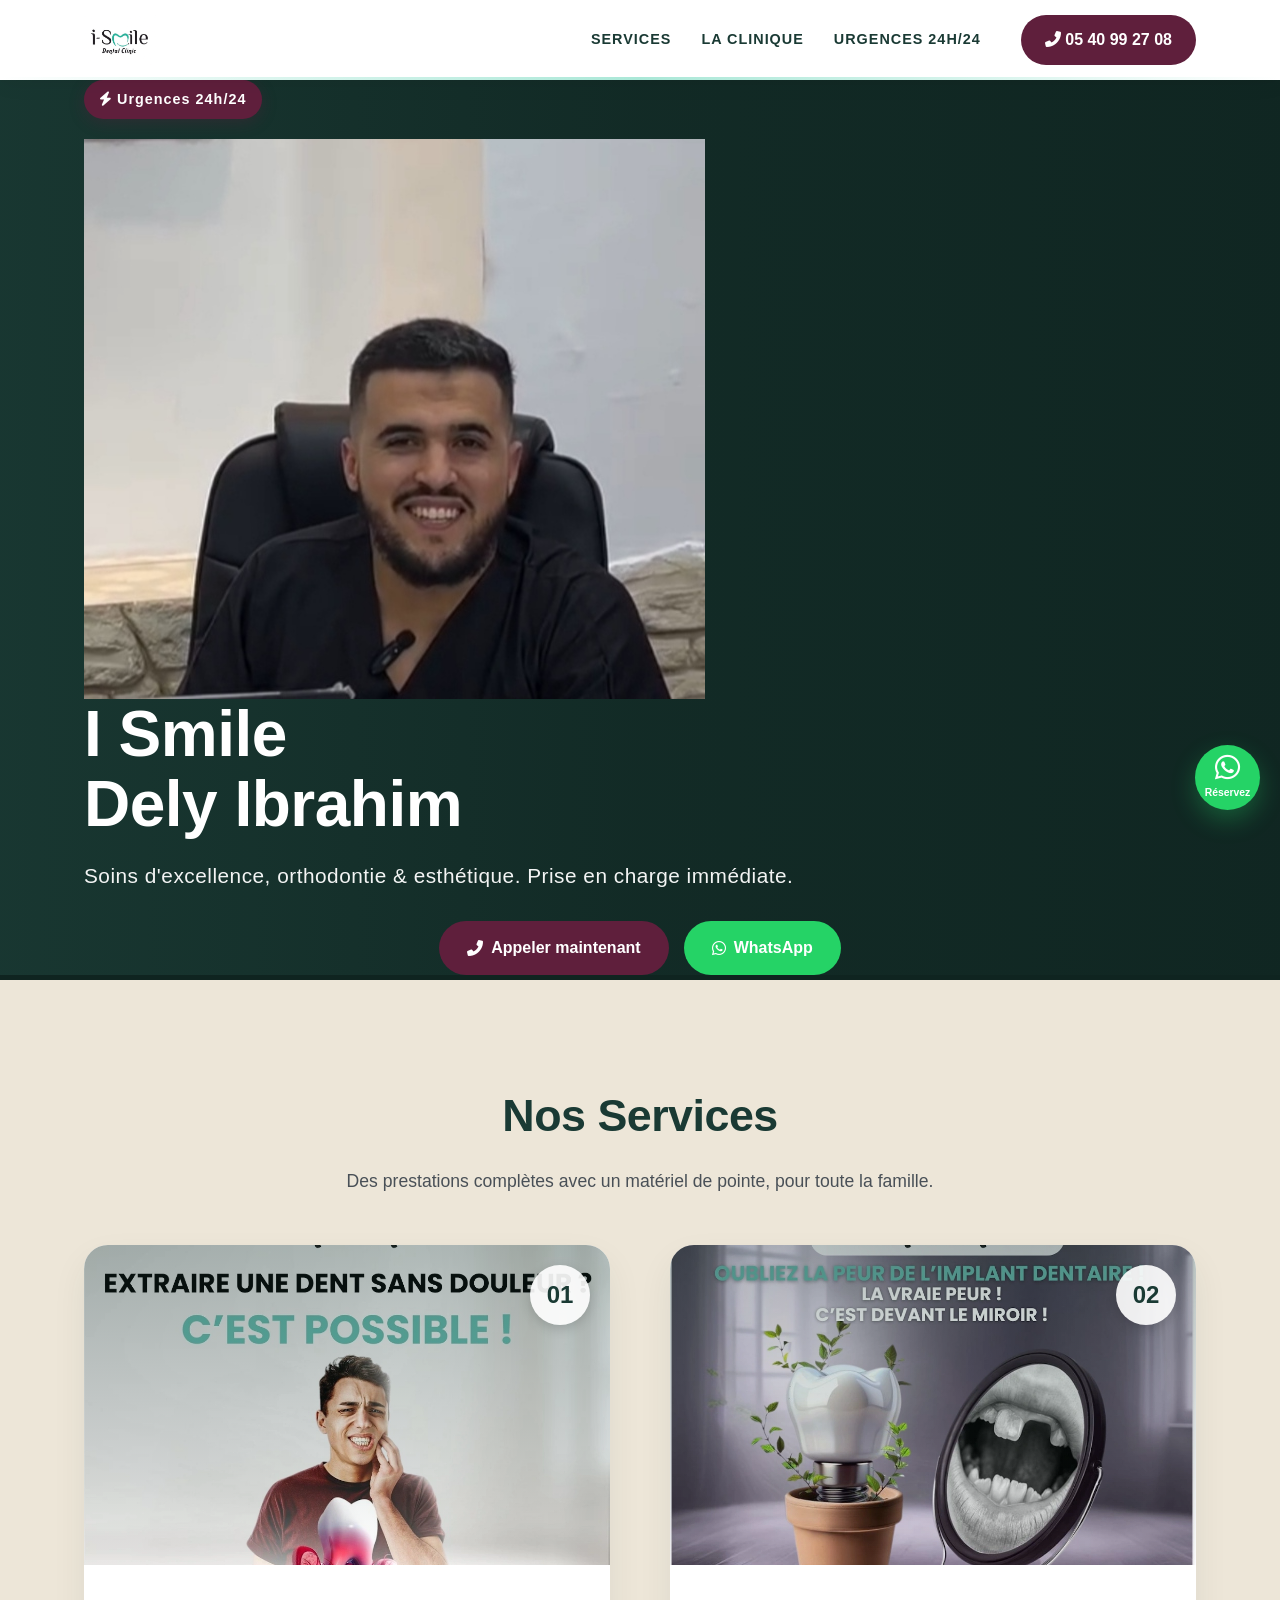
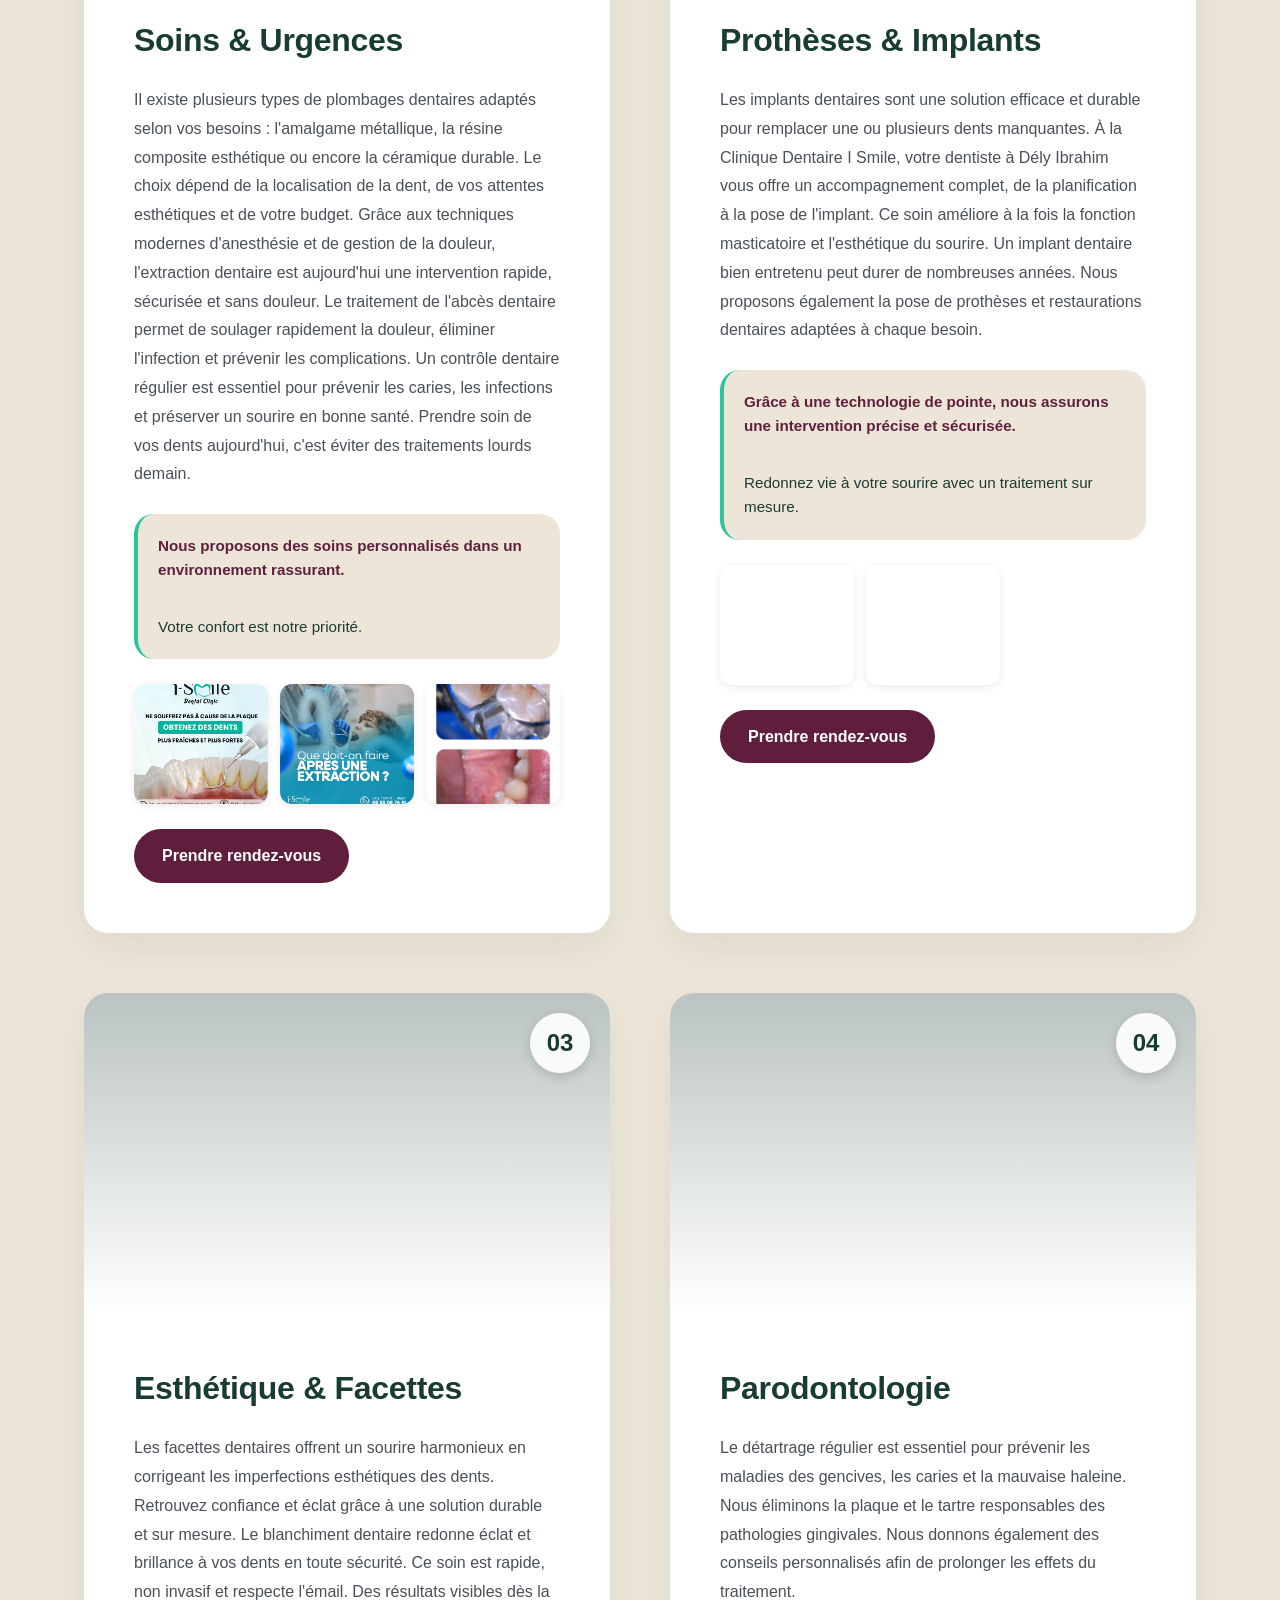
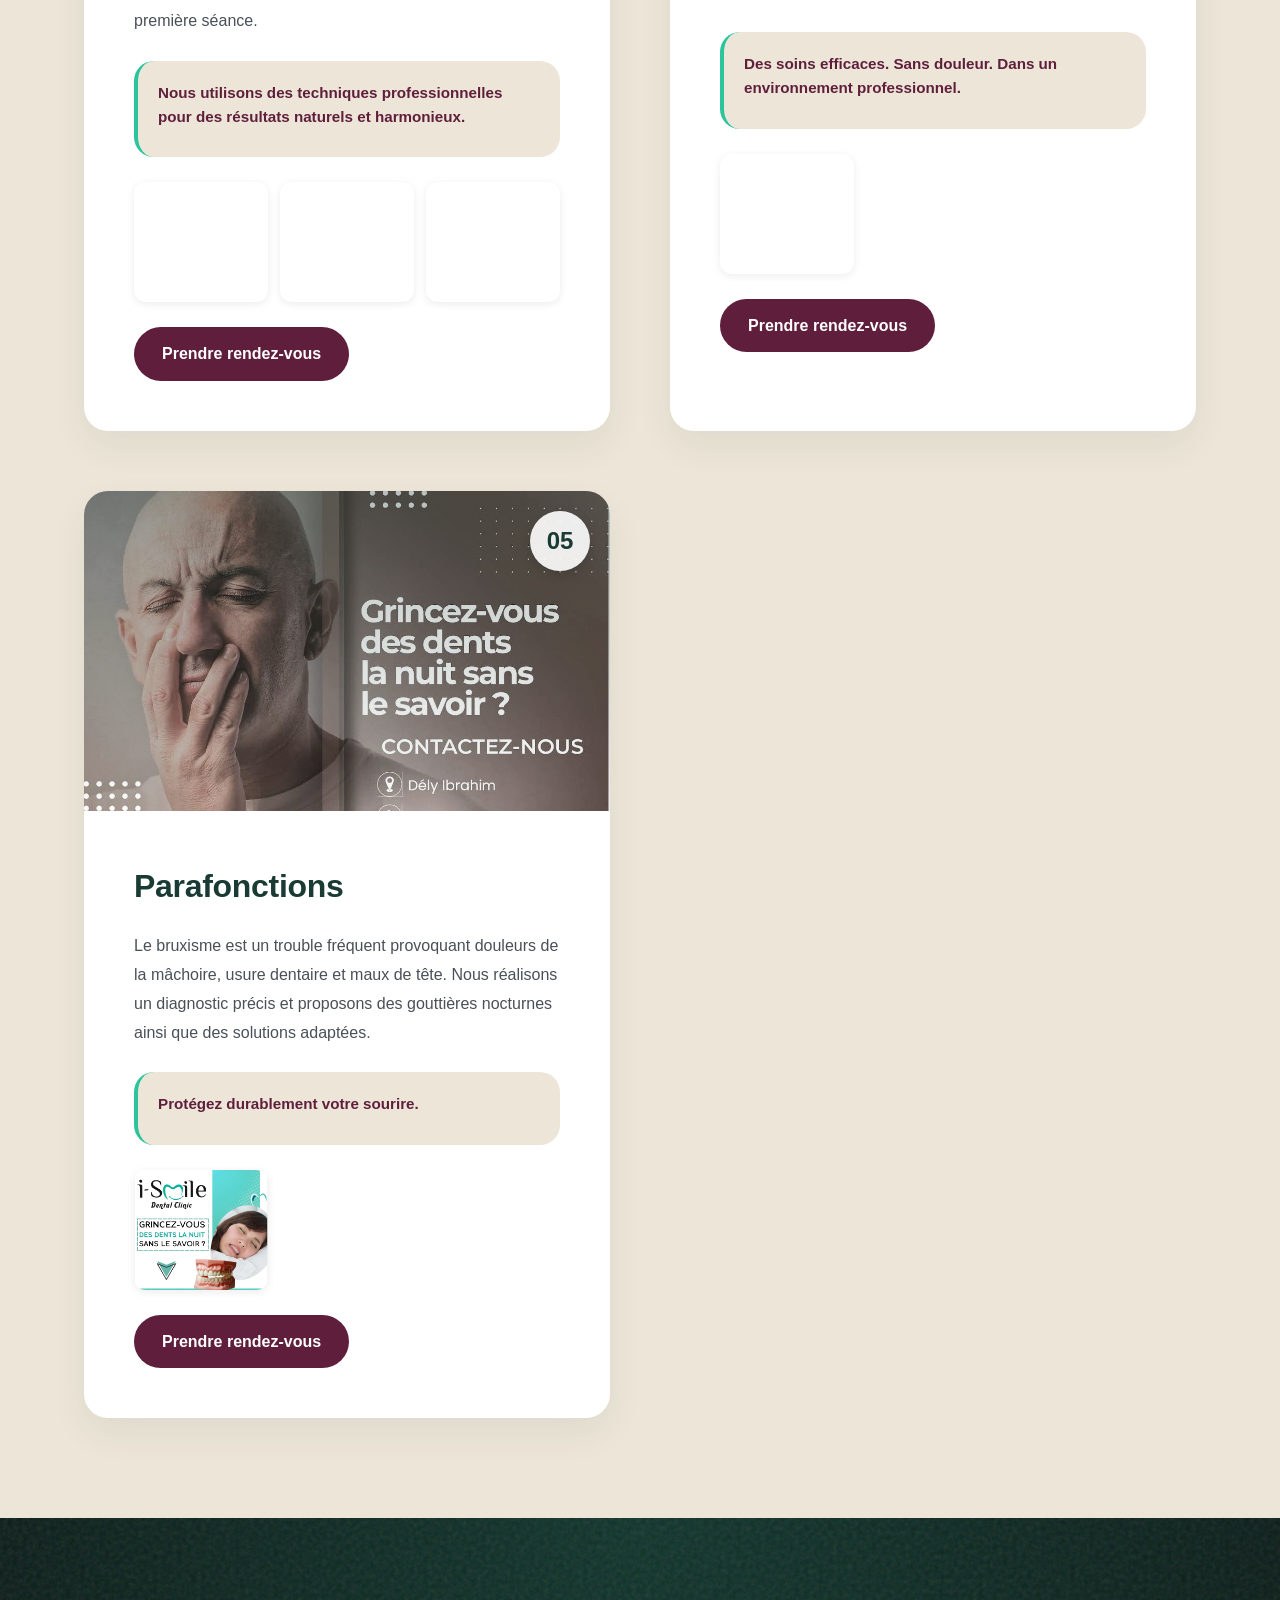
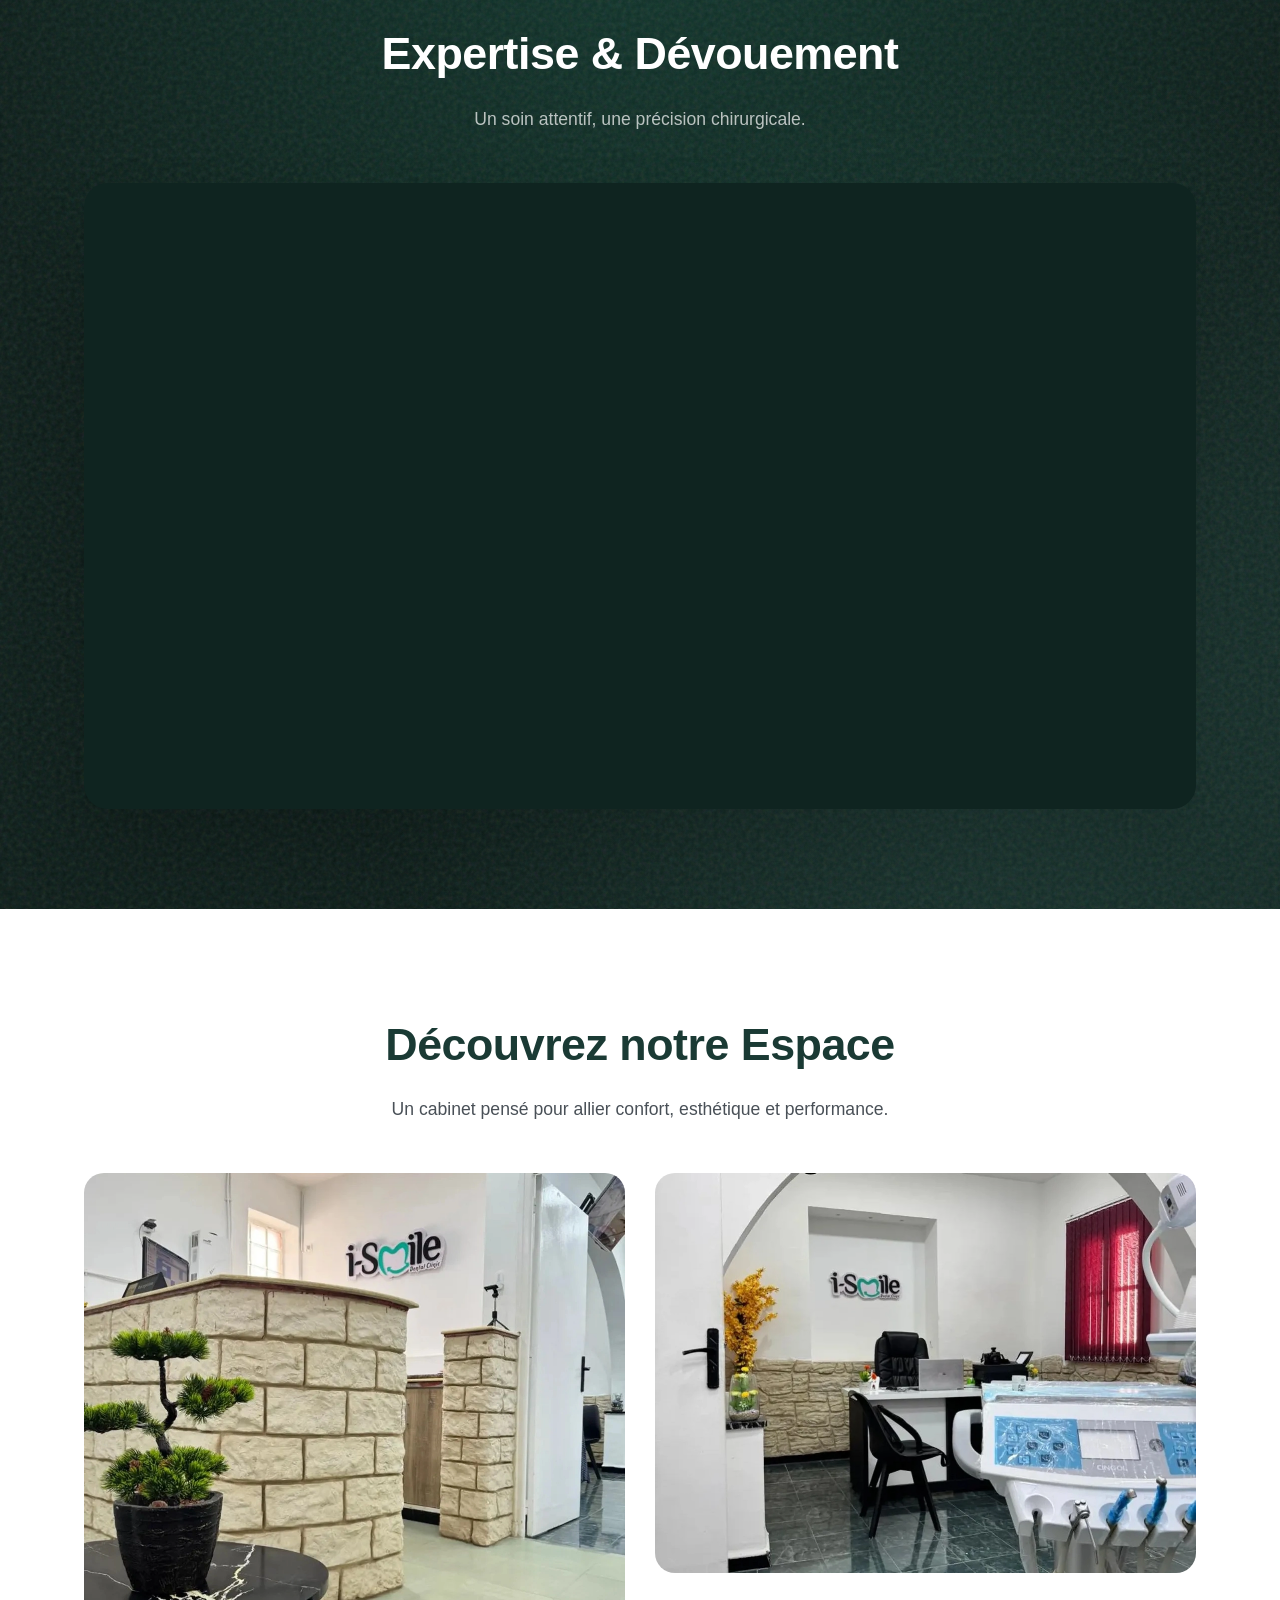
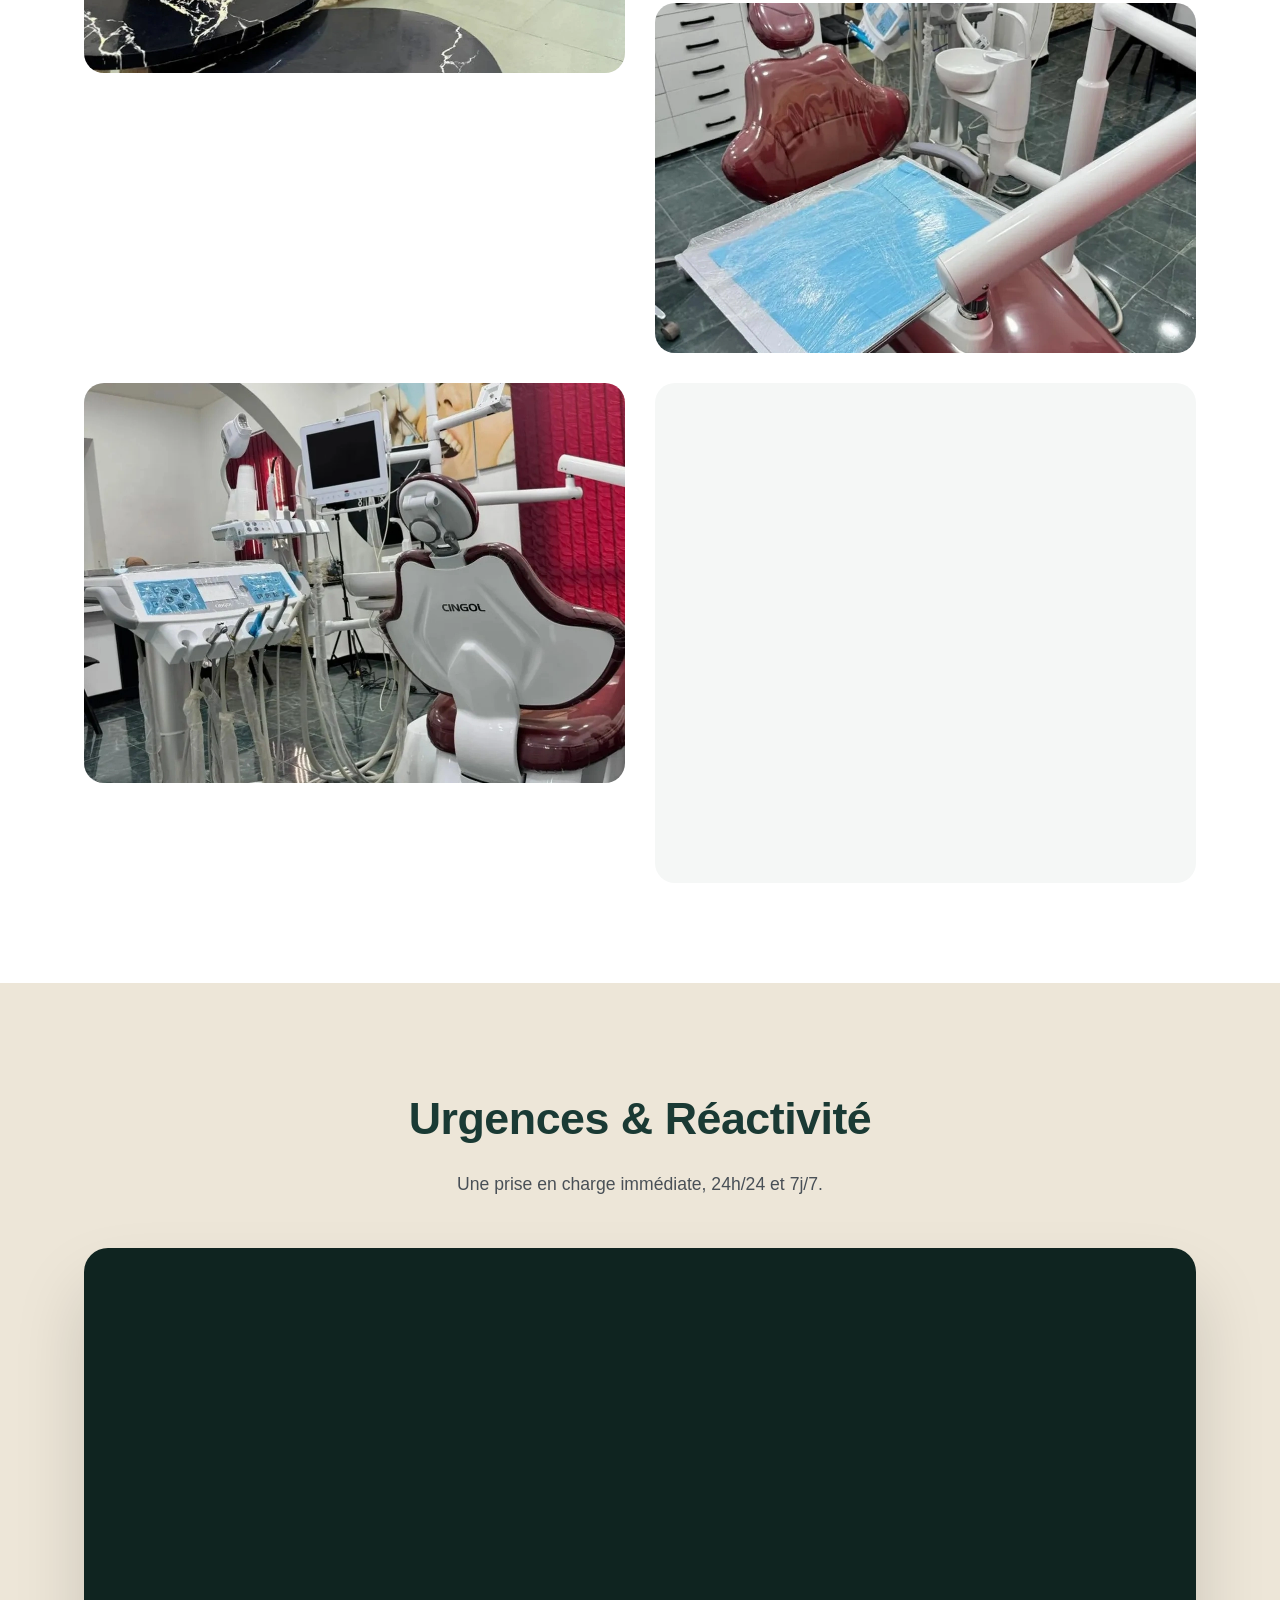
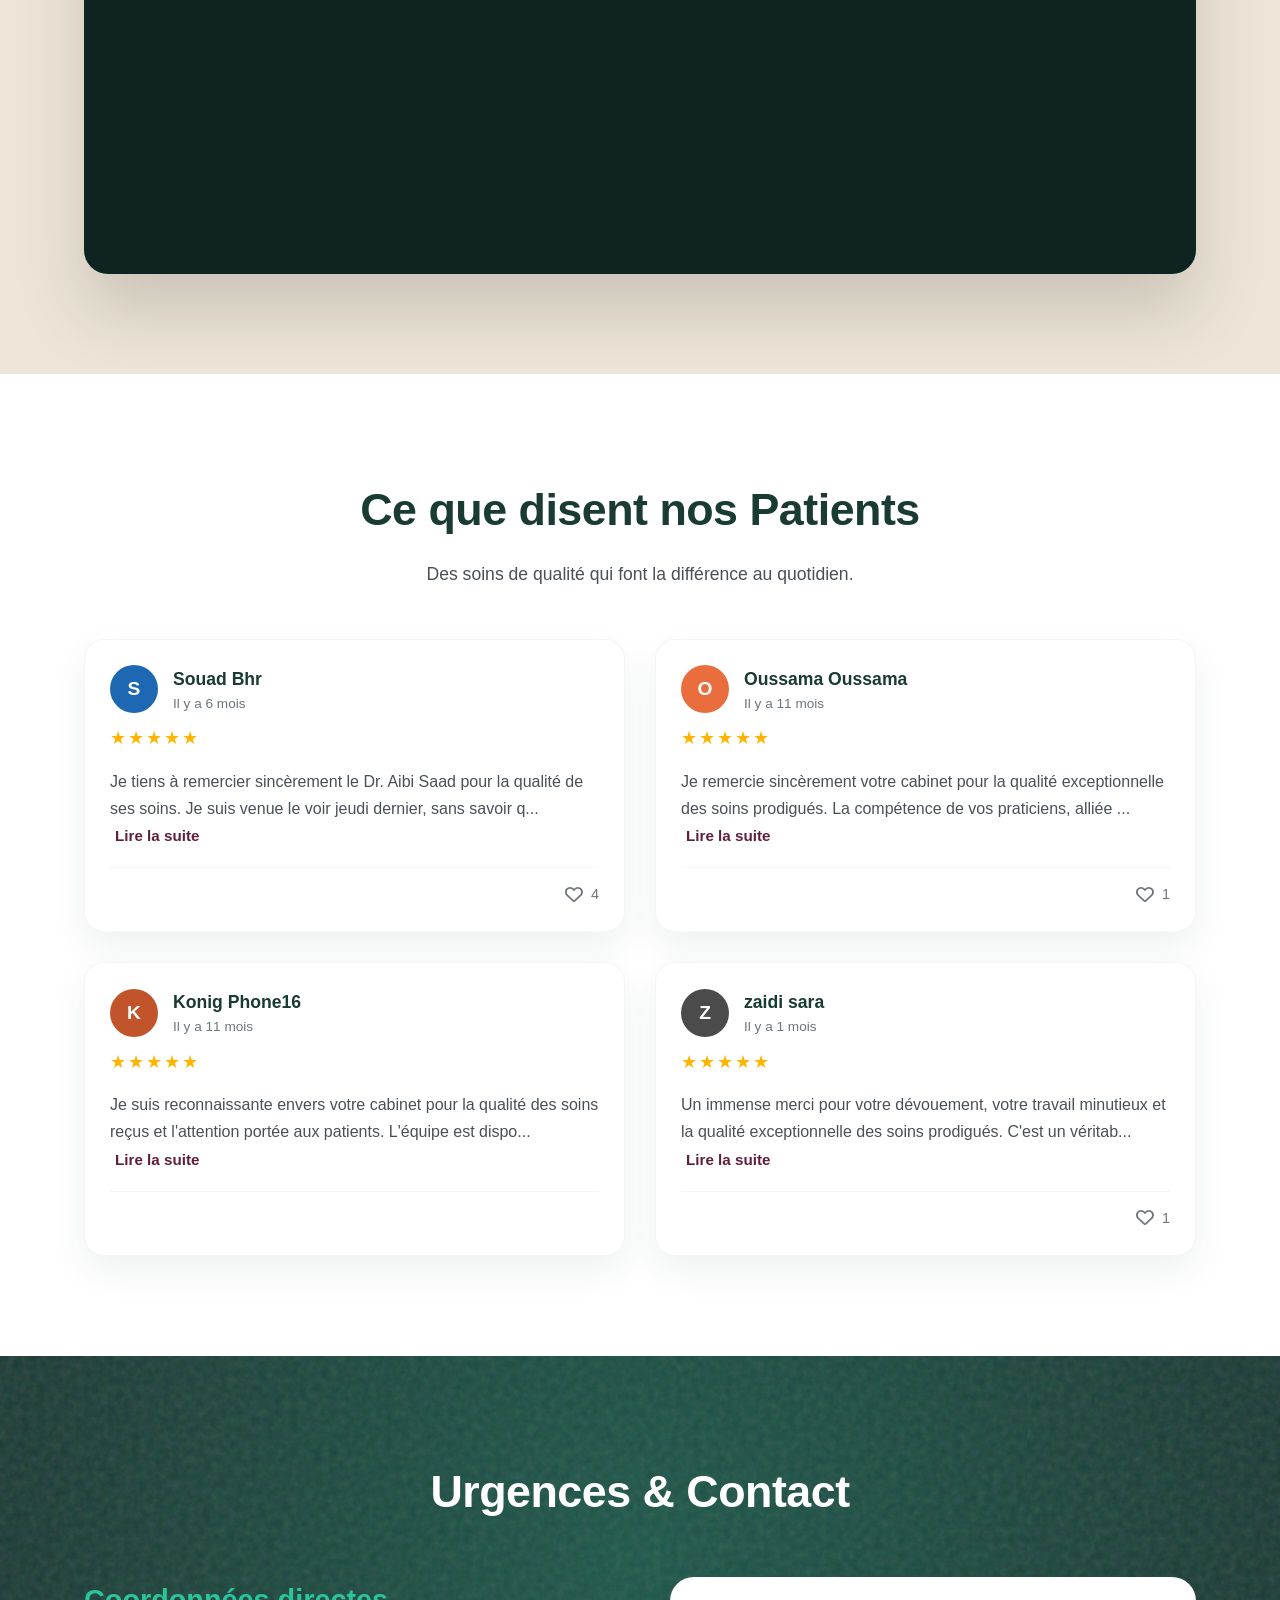
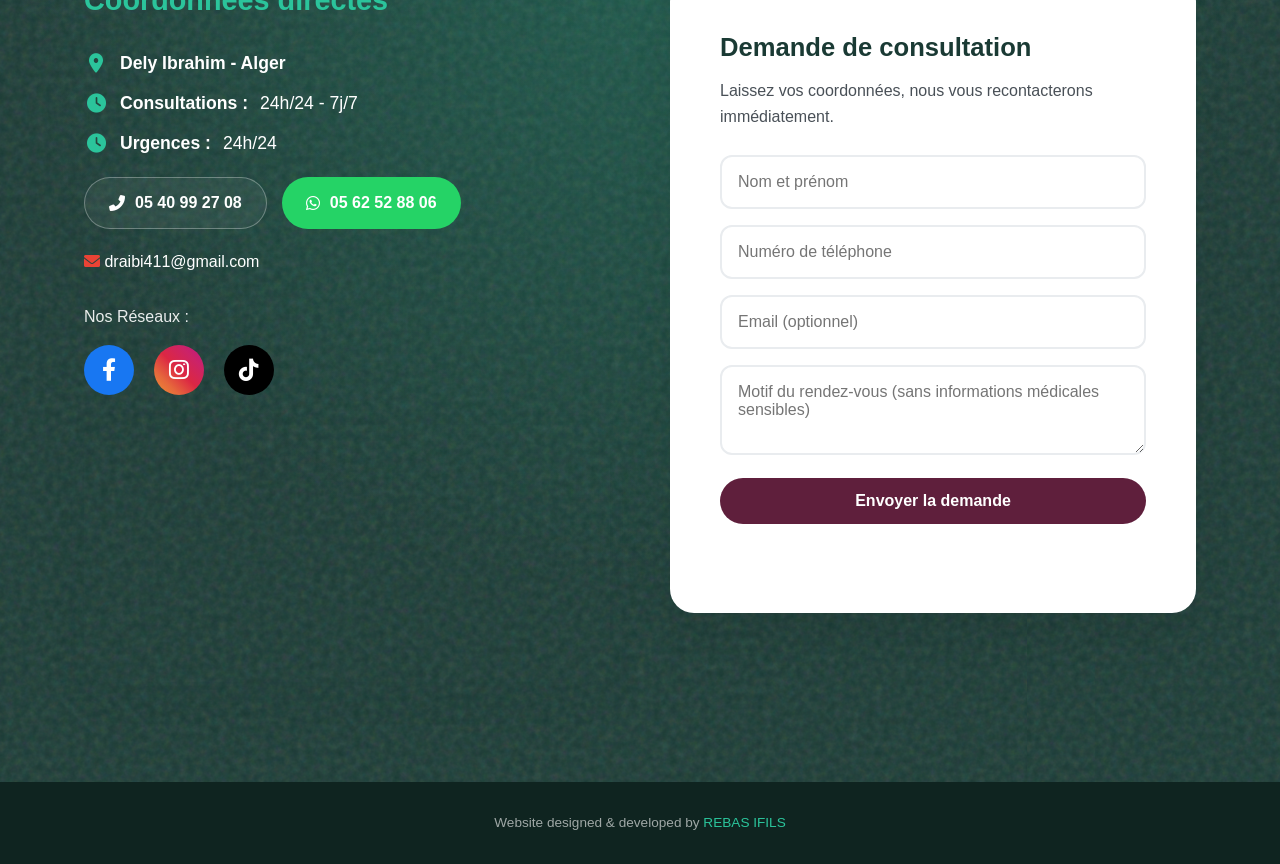
==== commit dfbcd908: "Update footer credit link to new portfolio URL" ====
--- a/index.html
+++ b/index.html
@@ -422,7 +422,7 @@
 
 <footer class="site-footer">
     <div class="container">
-        <p class="footer-credit">Website designed & developed by <a href="https://rebasilifs.com" target="_blank" rel="noopener noreferrer" aria-label="Portfolio de REBAS IFILS">REBAS IFILS</a></p>
+        <p class="footer-credit">Website designed & developed by <a href="https://gategith.github.io/portfolio/" target="_blank" rel="noopener noreferrer" aria-label="Portfolio de REBAS IFILS">REBAS IFILS</a></p>
     </div>
 </footer>
 
--- a/styles.css
+++ b/styles.css
@@ -1,9 +1,13 @@
 :root {
     --marble-green: #1a3a34;
     --marble-dark: #0f2420;
+    --marble-deep: #0a1a16;
     --stone-cream: #ede6d8;
+    --stone-light: #f5f0e6;
     --teal: #2bc49b;
+    --teal-dark: #1fa382;
     --burgundy: #5f1f3c;
+    --burgundy-dark: #4a182e;
     --fb: #1877F2;
     --insta-grad-1: #f09433;
     --insta-grad-2: #e6683c;
@@ -14,25 +18,75 @@
     --tiktok-cyan: #25f4ee;
     --tiktok-red: #fe2c55;
     --wa: #25D366;
+    --wa-dark: #1ebe57;
     --gmail: #EA4335;
     --white: #ffffff;
     --black: #121212;
     --grey-soft: #f5f7f6;
     --grey-text: #495057;
+    --grey-light: #6c757d;
     --shadow-soft: 0 15px 35px rgba(26, 58, 52, 0.07);
     --shadow-hover: 0 30px 50px rgba(26, 58, 52, 0.12);
+    --shadow-strong: 0 40px 70px rgba(0, 0, 0, 0.15);
     --transition-slow: 0.8s cubic-bezier(0.22, 1, 0.36, 1);
+    --transition-fast: 0.3s ease;
     --font-primary: -apple-system, BlinkMacSystemFont, "Segoe UI", Roboto, "Helvetica Neue", Arial, sans-serif;
-    --font-display: "Playfair Display", Georgia, serif;
-}
-
-* { margin: 0; padding: 0; box-sizing: border-box; }
-html { scroll-behavior: smooth; }
-body { background: var(--white); font-family: var(--font-primary); line-height: 1.6; color: var(--black); -webkit-font-smoothing: antialiased; -moz-osx-font-smoothing: grayscale; }
-.container { width: 90%; max-width: 1300px; margin: 0 auto; }
-ul { list-style: none; }
-a { text-decoration: none; color: inherit; }
-img { max-width: 100%; height: auto; display: block; }
+    --radius-sm: 12px;
+    --radius-md: 20px;
+    --radius-lg: 24px;
+    --radius-xl: 32px;
+}
+
+*, *::before, *::after {
+    margin: 0;
+    padding: 0;
+    box-sizing: border-box;
+}
+
+html {
+    scroll-behavior: smooth;
+    font-size: 16px;
+    -webkit-text-size-adjust: 100%;
+}
+
+body {
+    background: var(--white);
+    font-family: var(--font-primary);
+    line-height: 1.6;
+    color: var(--black);
+    -webkit-font-smoothing: antialiased;
+    -moz-osx-font-smoothing: grayscale;
+    overflow-x: hidden;
+}
+
+img {
+    max-width: 100%;
+    height: auto;
+    display: block;
+}
+
+video {
+    max-width: 100%;
+    height: auto;
+    display: block;
+}
+
+.container {
+    width: 90%;
+    max-width: 1300px;
+    margin: 0 auto;
+    padding: 0 20px;
+}
+
+ul {
+    list-style: none;
+}
+
+a {
+    text-decoration: none;
+    color: inherit;
+    transition: color var(--transition-fast), transform var(--transition-fast);
+}
 
 .visually-hidden {
     position: absolute;
@@ -46,205 +100,1135 @@
     border: 0;
 }
 
-.header { background: #ffffff; position: relative; width: 100%; z-index: 1000; box-shadow: 0 4px 20px rgba(0, 0, 0, 0.06), 0 2px 6px rgba(0, 0, 0, 0.02); }
-.header-content { display: flex; justify-content: space-between; align-items: center; padding: 12px 20px; height: 80px; max-width: 1200px; margin: 0 auto; position: relative; }
-.header::after { content: ''; position: absolute; bottom: 0; left: 0; width: 100%; height: 3px; background: linear-gradient(90deg, transparent, #2bc49b, transparent); opacity: 0.4; }
-
-.main-logo-img { height: 50px; width: auto; display: block; object-fit: contain; transition: transform 0.3s ease; }
-.main-logo-img:hover { transform: scale(1.02); }
-.nav-toggle { background: transparent; border: none; cursor: pointer; font-size: 1.6rem; color: #1a2e2a; padding: 8px; display: flex; align-items: center; justify-content: center; transition: transform 0.2s ease; min-width: 44px; min-height: 44px; }
-.nav-toggle:active { transform: scale(0.9); }
-.logo-custom { display: flex; align-items: center; gap: 10px; }
-
-.nav-menu { display: none; flex-direction: column; align-items: center; gap: 25px; margin-top: 25px; }
-.nav-menu.active { display: flex; }
-.nav-menu ul { display: flex; flex-direction: column; gap: 18px; text-align: center; font-weight: 600; color: var(--marble-green); text-transform: uppercase; font-size: 0.9rem; letter-spacing: 1px; }
-.nav-phone-header a { background: var(--burgundy); color: var(--white); padding: 12px 24px; border-radius: 50px; display: inline-block; font-weight: 600; transition: var(--transition-slow); }
-.nav-phone-header a:hover { background: #4a182e; transform: translateY(-3px); box-shadow: 0 10px 20px rgba(95,31,60,0.2); }
-
-.hero-video-section { position: relative; min-height: 100svh; overflow: hidden; background: var(--marble-dark); }
-.video-container { position: relative; width: 100%; height: 100%; display: flex; align-items: center; justify-content: center; }
-.bg-video { position: absolute; top: 0; left: 0; width: 100%; height: 100%; object-fit: cover; z-index: 0; }
-.video-overlay { position: absolute; inset: 0; background: linear-gradient(to right, rgba(26,58,52,0.85) 0%, rgba(26,58,52,0.3) 50%, rgba(26,58,52,0.1) 100%); z-index: 1; }
-.video-content { position: relative; z-index: 2; text-align: center; color: var(--white); max-width: 800px; padding: 0 20px; }
-.video-content h1 { font-size: clamp(2.5rem, 5vw, 4.5rem); line-height: 1.1; margin-bottom: 20px; font-weight: 700; }
-.hero-badge { display: inline-block; background: var(--burgundy); color: white; padding: 8px 16px; border-radius: 30px; font-size: 0.9rem; font-weight: 700; margin-bottom: 20px; letter-spacing: 1px; }
-.video-content .hero-subtitle { font-size: clamp(1rem, 2vw, 1.3rem); font-weight: 300; margin-bottom: 30px; opacity: 0.95; letter-spacing: 0.5px; }
-
-.btn { display: inline-flex; align-items: center; gap: 8px; padding: 14px 28px; border-radius: 50px; font-weight: 600; transition: var(--transition-slow); min-height: 44px; cursor: pointer; border: none; text-align: center; font-size: 1rem; }
-.btn-primary { background: var(--burgundy); color: var(--white); }
-.btn-primary:hover { background: #4a182e; transform: scale(1.02); box-shadow: 0 10px 20px rgba(95,31,60,0.2); }
-.btn-whatsapp { background: var(--wa); color: var(--white); }
-.btn-whatsapp:hover { background: #1ebe57; transform: scale(1.02); box-shadow: 0 10px 20px rgba(37, 211, 102, 0.3); }
-.w-full { width: 100%; justify-content: center; }
-
-.section-padding { padding: clamp(60px, 8vw, 100px) 0; }
-.bg-stone { background-color: var(--stone-cream); }
-.bg-white { background-color: var(--white); }
-.section-header { margin-bottom: 50px; text-align: center; }
-.section-title { font-size: clamp(2rem, 4vw, 2.8rem); color: var(--marble-green); margin-bottom: 15px; font-weight: 700; }
-.section-desc { color: var(--grey-text); font-size: clamp(1rem, 1.5vw, 1.1rem); max-width: 600px; margin: 0 auto; }
-
-.services-premium-grid { display: grid; grid-template-columns: 1fr; gap: 40px; }
-.service-premium-card { background: var(--white); border-radius: 24px; overflow: hidden; box-shadow: var(--shadow-soft); transition: box-shadow var(--transition-slow), transform var(--transition-slow); }
-.service-premium-card:hover { box-shadow: var(--shadow-hover); transform: translateY(-4px); }
-.service-premium-cover { position: relative; height: clamp(240px, 40vw, 320px); overflow: hidden; }
-.service-premium-cover img { width: 100%; height: 100%; object-fit: cover; transition: transform 0.6s ease; }
-.service-premium-card:hover .service-premium-cover img { transform: scale(1.05); }
-.service-premium-overlay { position: absolute; inset: 0; background: linear-gradient(to bottom, rgba(26,58,52,0.3), transparent); display: flex; align-items: flex-start; justify-content: flex-end; padding: 20px; }
-.service-number { background: rgba(255,255,255,0.9); color: var(--marble-green); font-size: 1.5rem; font-weight: 700; width: 60px; height: 60px; border-radius: 50%; display: flex; align-items: center; justify-content: center; box-shadow: 0 4px 12px rgba(0,0,0,0.15); }
-.service-premium-content { padding: clamp(30px, 5vw, 50px); }
-.service-premium-content h3 { font-size: clamp(1.5rem, 3vw, 2rem); color: var(--marble-green); margin-bottom: 20px; font-weight: 700; }
-.service-premium-content p { font-size: 1rem; color: var(--grey-text); line-height: 1.8; margin-bottom: 25px; }
-.service-trust { background: var(--stone-cream); padding: 20px; border-radius: 16px; margin-bottom: 25px; }
-.service-trust p { font-size: 0.95rem; color: var(--marble-green); margin: 0; }
-.service-trust strong { color: var(--burgundy); }
-.service-gallery { display: grid; grid-template-columns: repeat(3, 1fr); gap: 12px; margin-bottom: 25px; }
-.service-gallery img { width: 100%; height: 120px; object-fit: cover; border-radius: 12px; transition: transform 0.4s ease; }
-.service-gallery img:hover { transform: scale(1.05); }
-@media (max-width: 640px) {
-    .service-gallery { grid-template-columns: 1fr; }
-    .service-gallery img { height: 180px; }
-}
-
-.video-editorial-wrapper { position: relative; border-radius: 24px; overflow: hidden; box-shadow: var(--shadow-hover); }
-.video-editorial-content { position: relative; }
-.editorial-video { width: 100%; height: auto; display: block; aspect-ratio: 16/9; object-fit: cover; }
-
-.gallery-editorial-grid { display: grid; grid-template-columns: 1fr; gap: 20px; }
-.gallery-item-large, .gallery-item-medium, .gallery-item-small { position: relative; border-radius: 20px; overflow: hidden; background: #ddd; }
-.gallery-item-large img, .gallery-item-medium img, .gallery-item-small img { width: 100%; height: 100%; object-fit: cover; display: block; transition: transform 0.8s cubic-bezier(0.22, 1, 0.36, 1); }
-.gallery-item-large:hover img, .gallery-item-medium:hover img, .gallery-item-small:hover img { transform: scale(1.05); }
-.gallery-item-large { height: clamp(300px, 50vw, 500px); }
-.gallery-item-medium { height: clamp(250px, 40vw, 400px); }
-.gallery-item-small { height: clamp(200px, 35vw, 350px); }
-.gallery-item-large .caption, .gallery-item-medium .caption, .gallery-item-small .caption { position: absolute; bottom: 0; left: 0; right: 0; background: linear-gradient(to top, rgba(0,0,0,0.8), transparent); color: #fff; padding: 15px 20px; font-size: 0.9rem; font-weight: 500; letter-spacing: 0.5px; opacity: 0; transition: opacity 0.6s ease; }
-.gallery-item-large:hover .caption, .gallery-item-medium:hover .caption, .gallery-item-small:hover .caption { opacity: 1; }
-
-.contact-3d-grid { display: flex; flex-direction: column; gap: 50px; }
-.contact-info h3 { color: var(--teal); margin-bottom: 25px; font-size: 1.8rem; }
-.contact-details p { margin-bottom: 12px; display: flex; align-items: center; gap: 12px; font-size: 1.1rem; }
-.contact-details i { color: var(--teal); font-size: 1.2rem; }
-.contact-details p, .contact-details strong, .contact-details span { color: #ffffff; }
-.contact-buttons { display: flex; flex-wrap: wrap; gap: 15px; margin: 20px 0; }
-.contact-link { padding: 12px 24px; border-radius: 50px; display: inline-flex; align-items: center; gap: 10px; font-weight: 600; transition: all var(--transition-slow); }
-.contact-link.phone-btn { background: rgba(255,255,255,0.05); border: 1px solid rgba(255,255,255,0.3); color: #ffffff; }
-.contact-link.phone-btn:hover { background: rgba(255,255,255,0.15); transform: translateY(-4px); }
-.contact-link.whatsapp-btn { background: var(--wa); color: white; }
-.contact-link.whatsapp-btn:hover { background: #1ebe57; transform: translateY(-4px); box-shadow: 0 10px 20px rgba(37, 211, 102, 0.3); }
-
-.social-links-container { margin-top: 30px; }
-.social-links { display: flex; gap: 20px; margin-top: 15px; }
-.social-links a { width: 50px; height: 50px; border-radius: 50%; display: flex; align-items: center; justify-content: center; transition: all var(--transition-slow); font-size: 1.4rem; color: white; }
-.soc-fb { background: var(--fb); }
-.soc-fb:hover { transform: translateY(-6px) scale(1.05); box-shadow: 0 10px 20px rgba(24, 119, 242, 0.3); }
-.soc-ig { background: linear-gradient(45deg, var(--insta-grad-1) 0%, var(--insta-grad-2) 25%, var(--insta-grad-3) 50%, var(--insta-grad-4) 75%, var(--insta-grad-5) 100%); }
-.soc-ig:hover { transform: translateY(-6px) scale(1.05); box-shadow: 0 10px 20px rgba(220, 39, 67, 0.3); }
-.soc-tt { background: var(--tiktok); position: relative; }
-.soc-tt::before { content: ''; position: absolute; inset: 0; border-radius: 50%; background: linear-gradient(135deg, var(--tiktok-cyan) 0%, var(--tiktok-red) 100%); opacity: 0; transition: opacity 0.4s; z-index: -1; }
-.soc-tt:hover { transform: translateY(-6px) scale(1.05); background: var(--tiktok-cyan); box-shadow: 0 10px 20px rgba(37, 244, 238, 0.3); }
-
-.map-wrapper { border-radius: 16px; overflow: hidden; margin-top: 30px; box-shadow: var(--shadow-soft); }
-.form-container { background: var(--white); padding: clamp(30px, 5vw, 50px); border-radius: 24px; box-shadow: 0 20px 40px rgba(0,0,0,0.08); }
-.form-container h3 { color: var(--marble-green); margin-bottom: 10px; font-size: 1.6rem; }
-.form-desc { color: var(--grey-text); margin-bottom: 25px; font-size: 1rem; }
-.form-group { margin-bottom: 16px; }
-.form-group input, .form-group textarea { width: 100%; padding: 16px; border: 2px solid #e9ecef; border-radius: 12px; font-size: 1rem; background: var(--white); transition: border-color var(--transition-slow); font-family: inherit; }
-.form-group input:focus, .form-group textarea:focus { outline: none; border-color: var(--teal); background: #fafafa; }
-.form-gotcha { position: absolute; left: -9999px; width: 1px; height: 1px; opacity: 0; }
-.form-status { margin-top: 15px; font-weight: 600; text-align: center; min-height: 1.5em; }
-.form-status.success { color: #0f7a4a; }
-.form-status.error { color: #b42318; }
-
-.floating-cta-wa { position: fixed; right: 20px; bottom: 90px; z-index: 999; transform: translateX(120px); opacity: 0; animation: slideInCTA 1s var(--transition-slow) forwards; }
-@keyframes slideInCTA { 0% { transform: translateX(120px); opacity: 0; } 100% { transform: translateX(0px); opacity: 1; } }
-.floating-cta-wa a { display: flex; flex-direction: column; align-items: center; justify-content: center; width: 65px; height: 65px; background: var(--wa); border-radius: 50%; box-shadow: 0 10px 25px rgba(37, 211, 102, 0.3); color: white; text-align: center; font-size: 0.65rem; font-weight: 700; transition: transform var(--transition-slow); }
-.floating-cta-wa a:hover { transform: scale(1.1) rotate(-5deg); }
-.floating-cta-wa i { font-size: 1.8rem; margin-bottom: 2px; }
-
-.bottom-bar { position: fixed; bottom: 0; left: 0; width: 100%; background: var(--white); display: flex; justify-content: space-around; padding: 8px 0; z-index: 999; border-top: 1px solid rgba(0,0,0,0.05); padding-bottom: calc(8px + env(safe-area-inset-bottom)); }
-.bottom-bar-btn { display: flex; flex-direction: column; align-items: center; font-size: 0.7rem; gap: 2px; min-height: 44px; font-weight: 600; color: var(--grey-text); min-width: 60px; }
-.bottom-bar-btn.phone { color: var(--burgundy); }
-.bottom-bar-btn.whatsapp { color: var(--wa); }
-.bottom-bar-btn.maps { color: var(--marble-green); }
-
-.reviews-grid { display: grid; grid-template-columns: 1fr; gap: 25px; }
-.review-card { background: var(--white); padding: 25px; border-radius: 20px; border: 1px solid rgba(0,0,0,0.04); box-shadow: var(--shadow-soft); transition: all 0.4s ease; }
-.review-card:hover { transform: translateY(-6px); box-shadow: var(--shadow-hover); }
-.review-header { margin-bottom: 15px; }
-.reviewer-header-flex { display: flex; align-items: center; gap: 15px; margin-bottom: 10px; }
-.avatar { width: 48px; height: 48px; border-radius: 50%; display: flex; align-items: center; justify-content: center; color: #fff; font-weight: 700; font-size: 1.2rem; flex-shrink: 0; }
-.av-s { background: #1e68b3; }
-.av-o { background: #e96d3d; }
-.av-k { background: #c2542b; }
-.av-z { background: #4b4b4b; }
-.reviewer-texts { display: flex; flex-direction: column; justify-content: center; }
-.reviewer-name { font-size: 1.1rem; font-weight: 700; color: var(--marble-green); }
-.review-date { font-size: 0.85rem; color: var(--grey-text); }
-.stars { color: #FFB400; font-size: 1.1rem; letter-spacing: 2px; }
-.review-text { font-size: 1rem; line-height: 1.7; color: var(--grey-text); margin-bottom: 18px; font-weight: 400; }
-.review-text .read-more-btn { display: inline-block; color: var(--burgundy); font-weight: 700; cursor: pointer; background: none; border: none; padding: 0 0 0 5px; font-family: inherit; font-size: 0.95rem; transition: color 0.3s ease; }
-.review-text .read-more-btn:hover { color: var(--teal); }
-.review-footer { display: flex; justify-content: flex-end; align-items: center; padding-top: 15px; border-top: 1px solid rgba(0,0,0,0.04); font-size: 0.9rem; color: #555; }
-.like-count { display: flex; align-items: center; gap: 8px; }
-.like-count i { font-size: 1.1rem; transition: 0.3s; }
-.like-count i:hover { color: #e74c3c; transform: scale(1.1); }
-
-.bg-cinematic { background-color: #0a1612; background-image: radial-gradient(circle at 50% 0%, rgba(43, 196, 155, 0.15) 0%, transparent 60%), radial-gradient(circle at 80% 80%, rgba(26, 58, 52, 0.8) 0%, transparent 50%); position: relative; overflow: hidden; }
-.bg-cinematic::before { content: ''; position: absolute; top: 0; left: 0; right: 0; bottom: 0; background-image: url("data:image/svg+xml,%3Csvg viewBox='0 0 256 256' xmlns='http://www.w3.org/2000/svg'%3E%3Cfilter id='noise'%3E%3CfeTurbulence type='fractalNoise' baseFrequency='0.8' numOctaves='4' stitchTiles='stitch'/%3E%3C/filter%3E%3Crect width='100%25' height='100%25' filter='url(%23noise)' opacity='0.12'/%3E%3C/svg%3E"); pointer-events: none; z-index: 1; }
-.bg-cinematic .container { position: relative; z-index: 2; }
-.bg-cinematic .section-title { color: #ffffff !important; }
-.opacity-70 { opacity: 0.7; }
-
-.bg-contact-premium { background-color: #1a3a34; background-image: radial-gradient(circle at 50% 20%, rgba(43, 196, 155, 0.2) 0%, transparent 60%), url("data:image/svg+xml,%3Csvg viewBox='0 0 200 200' xmlns='http://www.w3.org/2000/svg'%3E%3Cfilter id='noiseFilter'%3E%3CfeTurbulence type='fractalNoise' baseFrequency='0.65' numOctaves='3' stitchTiles='stitch'/%3E%3C/filter%3E%3Crect width='100%25' height='100%25' filter='url(%23noiseFilter)' opacity='0.15'/%3E%3C/svg%3E"); position: relative; }
-.bg-contact-premium .contact-info p, .bg-contact-premium .contact-info span, .bg-contact-premium .contact-info strong, .bg-contact-premium .contact-email, .bg-contact-premium .social-links-container p { color: #ffffff !important; font-weight: 400; }
-.bg-contact-premium .contact-email i { color: #EA4335 !important; }
-.bg-contact-premium .contact-email a { color: #ffffff; text-decoration: underline; }
-.bg-contact-premium .contact-email a:hover { color: var(--teal); }
-.bg-contact-premium .social-links-container p { opacity: 0.9; font-weight: 500; }
-
-.site-footer { background: var(--marble-dark); padding: 30px 0; text-align: center; }
-.footer-credit { color: rgba(255,255,255,0.6); font-size: 0.85rem; }
-.footer-credit a { color: var(--teal); transition: color 0.3s ease; }
-.footer-credit a:hover { color: var(--white); }
-
-a:focus-visible, button:focus-visible, input:focus-visible, textarea:focus-visible { outline: 3px solid var(--teal); outline-offset: 3px; }
+.header {
+    background: #ffffff;
+    position: sticky;
+    top: 0;
+    width: 100%;
+    z-index: 1000;
+    box-shadow: 0 4px 20px rgba(0, 0, 0, 0.06), 0 2px 6px rgba(0, 0, 0, 0.02);
+    backdrop-filter: blur(10px);
+}
+
+.header-content {
+    display: flex;
+    justify-content: space-between;
+    align-items: center;
+    padding: 12px 20px;
+    height: 80px;
+    max-width: 1200px;
+    margin: 0 auto;
+    position: relative;
+}
+
+.header::after {
+    content: '';
+    position: absolute;
+    bottom: 0;
+    left: 0;
+    width: 100%;
+    height: 3px;
+    background: linear-gradient(90deg, transparent, var(--teal), transparent);
+    opacity: 0.4;
+}
+
+.main-logo-img {
+    height: 50px;
+    width: auto;
+    display: block;
+    object-fit: contain;
+    transition: transform 0.3s ease;
+}
+
+.main-logo-img:hover {
+    transform: scale(1.02);
+}
+
+.nav-toggle {
+    background: transparent;
+    border: none;
+    cursor: pointer;
+    font-size: 1.6rem;
+    color: var(--marble-green);
+    padding: 8px;
+    display: flex;
+    align-items: center;
+    justify-content: center;
+    transition: transform 0.2s ease;
+    min-width: 44px;
+    min-height: 44px;
+    border-radius: 8px;
+}
+
+.nav-toggle:hover {
+    background: rgba(26, 58, 52, 0.05);
+}
+
+.nav-toggle:active {
+    transform: scale(0.9);
+}
+
+.logo-custom {
+    display: flex;
+    align-items: center;
+    gap: 10px;
+}
+
+.nav-menu {
+    display: none;
+    flex-direction: column;
+    align-items: center;
+    gap: 25px;
+    margin-top: 25px;
+    background: var(--white);
+    padding: 20px;
+    border-radius: var(--radius-lg);
+    box-shadow: var(--shadow-soft);
+}
+
+.nav-menu.active {
+    display: flex;
+}
+
+.nav-menu ul {
+    display: flex;
+    flex-direction: column;
+    gap: 18px;
+    text-align: center;
+    font-weight: 600;
+    color: var(--marble-green);
+    text-transform: uppercase;
+    font-size: 0.9rem;
+    letter-spacing: 1px;
+}
+
+.nav-menu ul a:hover {
+    color: var(--teal);
+}
+
+.nav-phone-header a {
+    background: var(--burgundy);
+    color: var(--white);
+    padding: 12px 24px;
+    border-radius: 50px;
+    display: inline-block;
+    font-weight: 600;
+    transition: var(--transition-slow);
+    white-space: nowrap;
+}
+
+.nav-phone-header a:hover {
+    background: var(--burgundy-dark);
+    transform: translateY(-3px);
+    box-shadow: 0 10px 20px rgba(95, 31, 60, 0.2);
+}
+
+.hero-video-section {
+    position: relative;
+    min-height: 100svh;
+    overflow: hidden;
+    background: var(--marble-dark);
+}
+
+.video-container {
+    position: relative;
+    width: 100%;
+    height: 100%;
+    display: flex;
+    align-items: center;
+    justify-content: center;
+}
+
+.bg-video {
+    position: absolute;
+    top: 0;
+    left: 0;
+    width: 100%;
+    height: 100%;
+    object-fit: cover;
+    z-index: 0;
+}
+
+.video-overlay {
+    position: absolute;
+    inset: 0;
+    background: linear-gradient(to right, rgba(26, 58, 52, 0.85) 0%, rgba(26, 58, 52, 0.3) 50%, rgba(26, 58, 52, 0.1) 100%);
+    z-index: 1;
+}
+
+.video-content {
+    position: relative;
+    z-index: 2;
+    text-align: center;
+    color: var(--white);
+    max-width: 800px;
+    padding: 0 20px;
+}
+
+.video-content h1 {
+    font-size: clamp(2.5rem, 5vw, 4.5rem);
+    line-height: 1.1;
+    margin-bottom: 20px;
+    font-weight: 700;
+    letter-spacing: -0.5px;
+}
+
+.hero-badge {
+    display: inline-block;
+    background: var(--burgundy);
+    color: var(--white);
+    padding: 8px 16px;
+    border-radius: 30px;
+    font-size: 0.9rem;
+    font-weight: 700;
+    margin-bottom: 20px;
+    letter-spacing: 1px;
+    box-shadow: 0 4px 15px rgba(95, 31, 60, 0.3);
+}
+
+.video-content .hero-subtitle {
+    font-size: clamp(1rem, 2vw, 1.3rem);
+    font-weight: 300;
+    margin-bottom: 30px;
+    opacity: 0.95;
+    letter-spacing: 0.5px;
+    line-height: 1.5;
+}
+
+.hero-actions {
+    display: flex;
+    gap: 15px;
+    justify-content: center;
+    flex-wrap: wrap;
+}
+
+.btn {
+    display: inline-flex;
+    align-items: center;
+    gap: 8px;
+    padding: 14px 28px;
+    border-radius: 50px;
+    font-weight: 600;
+    transition: var(--transition-slow);
+    min-height: 44px;
+    cursor: pointer;
+    border: none;
+    text-align: center;
+    font-size: 1rem;
+    white-space: nowrap;
+}
+
+.btn-primary {
+    background: var(--burgundy);
+    color: var(--white);
+}
+
+.btn-primary:hover {
+    background: var(--burgundy-dark);
+    transform: scale(1.02);
+    box-shadow: 0 10px 20px rgba(95, 31, 60, 0.2);
+}
+
+.btn-whatsapp {
+    background: var(--wa);
+    color: var(--white);
+}
+
+.btn-whatsapp:hover {
+    background: var(--wa-dark);
+    transform: scale(1.02);
+    box-shadow: 0 10px 20px rgba(37, 211, 102, 0.3);
+}
+
+.w-full {
+    width: 100%;
+    justify-content: center;
+}
+
+.section-padding {
+    padding: clamp(60px, 8vw, 100px) 0;
+}
+
+.bg-stone {
+    background-color: var(--stone-cream);
+}
+
+.bg-white {
+    background-color: var(--white);
+}
+
+.section-header {
+    margin-bottom: 50px;
+    text-align: center;
+}
+
+.section-title {
+    font-size: clamp(2rem, 4vw, 2.8rem);
+    color: var(--marble-green);
+    margin-bottom: 15px;
+    font-weight: 700;
+    letter-spacing: -0.5px;
+}
+
+.section-desc {
+    color: var(--grey-text);
+    font-size: clamp(1rem, 1.5vw, 1.1rem);
+    max-width: 600px;
+    margin: 0 auto;
+    line-height: 1.6;
+}
+
+.text-white {
+    color: var(--white) !important;
+}
+
+.text-center {
+    text-align: center;
+}
+
+.services-premium-grid {
+    display: grid;
+    grid-template-columns: 1fr;
+    gap: 40px;
+}
+
+.service-premium-card {
+    background: var(--white);
+    border-radius: var(--radius-lg);
+    overflow: hidden;
+    box-shadow: var(--shadow-soft);
+    transition: box-shadow var(--transition-slow), transform var(--transition-slow);
+}
+
+.service-premium-card:hover {
+    box-shadow: var(--shadow-hover);
+    transform: translateY(-4px);
+}
+
+.service-premium-cover {
+    position: relative;
+    height: clamp(240px, 40vw, 320px);
+    overflow: hidden;
+}
+
+.service-premium-cover img {
+    width: 100%;
+    height: 100%;
+    object-fit: cover;
+    transition: transform 0.6s ease;
+}
+
+.service-premium-card:hover .service-premium-cover img {
+    transform: scale(1.05);
+}
+
+.service-premium-overlay {
+    position: absolute;
+    inset: 0;
+    background: linear-gradient(to bottom, rgba(26, 58, 52, 0.3), transparent);
+    display: flex;
+    align-items: flex-start;
+    justify-content: flex-end;
+    padding: 20px;
+}
+
+.service-number {
+    background: rgba(255, 255, 255, 0.9);
+    color: var(--marble-green);
+    font-size: 1.5rem;
+    font-weight: 700;
+    width: 60px;
+    height: 60px;
+    border-radius: 50%;
+    display: flex;
+    align-items: center;
+    justify-content: center;
+    box-shadow: 0 4px 12px rgba(0, 0, 0, 0.15);
+}
+
+.service-premium-content {
+    padding: clamp(30px, 5vw, 50px);
+}
+
+.service-premium-content h3 {
+    font-size: clamp(1.5rem, 3vw, 2rem);
+    color: var(--marble-green);
+    margin-bottom: 20px;
+    font-weight: 700;
+    letter-spacing: -0.3px;
+}
+
+.service-premium-content p {
+    font-size: 1rem;
+    color: var(--grey-text);
+    line-height: 1.8;
+    margin-bottom: 25px;
+}
+
+.service-trust {
+    background: var(--stone-cream);
+    padding: 20px;
+    border-radius: var(--radius-md);
+    margin-bottom: 25px;
+    border-left: 4px solid var(--teal);
+}
+
+.service-trust p {
+    font-size: 0.95rem;
+    color: var(--marble-green);
+    margin: 0;
+    line-height: 1.6;
+}
+
+.service-trust strong {
+    color: var(--burgundy);
+    display: block;
+    margin-bottom: 8px;
+}
+
+.service-gallery {
+    display: grid;
+    grid-template-columns: repeat(3, 1fr);
+    gap: 12px;
+    margin-bottom: 25px;
+}
+
+.service-gallery img {
+    width: 100%;
+    height: 120px;
+    object-fit: cover;
+    border-radius: var(--radius-sm);
+    transition: transform 0.4s ease;
+    box-shadow: 0 2px 8px rgba(0, 0, 0, 0.08);
+}
+
+.service-gallery img:hover {
+    transform: scale(1.05);
+}
+
+.video-editorial-wrapper {
+    position: relative;
+    border-radius: var(--radius-lg);
+    overflow: hidden;
+    box-shadow: var(--shadow-strong);
+    background: var(--marble-dark);
+}
+
+.video-editorial-content {
+    position: relative;
+}
+
+.editorial-video {
+    width: 100%;
+    height: auto;
+    display: block;
+    aspect-ratio: 16/9;
+    object-fit: cover;
+}
+
+.gallery-editorial-grid {
+    display: grid;
+    grid-template-columns: 1fr;
+    gap: 20px;
+}
+
+.gallery-item-large, .gallery-item-medium, .gallery-item-small {
+    position: relative;
+    border-radius: var(--radius-md);
+    overflow: hidden;
+    background: var(--grey-soft);
+}
+
+.gallery-item-large img, .gallery-item-medium img, .gallery-item-small img {
+    width: 100%;
+    height: 100%;
+    object-fit: cover;
+    display: block;
+    transition: transform 0.8s cubic-bezier(0.22, 1, 0.36, 1);
+}
+
+.gallery-item-large:hover img, .gallery-item-medium:hover img, .gallery-item-small:hover img {
+    transform: scale(1.05);
+}
+
+.gallery-item-large {
+    height: clamp(300px, 50vw, 500px);
+}
+
+.gallery-item-medium {
+    height: clamp(250px, 40vw, 400px);
+}
+
+.gallery-item-small {
+    height: clamp(200px, 35vw, 350px);
+}
+
+.gallery-item-large .caption, .gallery-item-medium .caption, .gallery-item-small .caption {
+    position: absolute;
+    bottom: 0;
+    left: 0;
+    right: 0;
+    background: linear-gradient(to top, rgba(0, 0, 0, 0.8), transparent);
+    color: var(--white);
+    padding: 15px 20px;
+    font-size: 0.9rem;
+    font-weight: 500;
+    letter-spacing: 0.5px;
+    opacity: 0;
+    transition: opacity 0.6s ease;
+}
+
+.gallery-item-large:hover .caption, .gallery-item-medium:hover .caption, .gallery-item-small:hover .caption {
+    opacity: 1;
+}
+
+.contact-3d-grid {
+    display: flex;
+    flex-direction: column;
+    gap: 50px;
+}
+
+.contact-info h3 {
+    color: var(--teal);
+    margin-bottom: 25px;
+    font-size: 1.8rem;
+    font-weight: 700;
+}
+
+.contact-details p {
+    margin-bottom: 12px;
+    display: flex;
+    align-items: center;
+    gap: 12px;
+    font-size: 1.1rem;
+}
+
+.contact-details i {
+    color: var(--teal);
+    font-size: 1.2rem;
+    width: 24px;
+    text-align: center;
+}
+
+.contact-details p, .contact-details strong, .contact-details span {
+    color: var(--white);
+}
+
+.contact-buttons {
+    display: flex;
+    flex-wrap: wrap;
+    gap: 15px;
+    margin: 20px 0;
+}
+
+.contact-link {
+    padding: 12px 24px;
+    border-radius: 50px;
+    display: inline-flex;
+    align-items: center;
+    gap: 10px;
+    font-weight: 600;
+    transition: all var(--transition-slow);
+    white-space: nowrap;
+}
+
+.contact-link.phone-btn {
+    background: rgba(255, 255, 255, 0.05);
+    border: 1px solid rgba(255, 255, 255, 0.3);
+    color: var(--white);
+}
+
+.contact-link.phone-btn:hover {
+    background: rgba(255, 255, 255, 0.15);
+    transform: translateY(-4px);
+}
+
+.contact-link.whatsapp-btn {
+    background: var(--wa);
+    color: var(--white);
+}
+
+.contact-link.whatsapp-btn:hover {
+    background: var(--wa-dark);
+    transform: translateY(-4px);
+    box-shadow: 0 10px 20px rgba(37, 211, 102, 0.3);
+}
+
+.social-links-container {
+    margin-top: 30px;
+}
+
+.social-links-container p {
+    color: var(--white);
+    font-weight: 500;
+    opacity: 0.9;
+}
+
+.social-links {
+    display: flex;
+    gap: 20px;
+    margin-top: 15px;
+}
+
+.social-links a {
+    width: 50px;
+    height: 50px;
+    border-radius: 50%;
+    display: flex;
+    align-items: center;
+    justify-content: center;
+    transition: all var(--transition-slow);
+    font-size: 1.4rem;
+    color: var(--white);
+}
+
+.soc-fb {
+    background: var(--fb);
+}
+
+.soc-fb:hover {
+    transform: translateY(-6px) scale(1.05);
+    box-shadow: 0 10px 20px rgba(24, 119, 242, 0.3);
+}
+
+.soc-ig {
+    background: linear-gradient(45deg, var(--insta-grad-1) 0%, var(--insta-grad-2) 25%, var(--insta-grad-3) 50%, var(--insta-grad-4) 75%, var(--insta-grad-5) 100%);
+}
+
+.soc-ig:hover {
+    transform: translateY(-6px) scale(1.05);
+    box-shadow: 0 10px 20px rgba(220, 39, 67, 0.3);
+}
+
+.soc-tt {
+    background: var(--tiktok);
+    position: relative;
+}
+
+.soc-tt::before {
+    content: '';
+    position: absolute;
+    inset: 0;
+    border-radius: 50%;
+    background: linear-gradient(135deg, var(--tiktok-cyan) 0%, var(--tiktok-red) 100%);
+    opacity: 0;
+    transition: opacity 0.4s;
+    z-index: -1;
+}
+
+.soc-tt:hover {
+    transform: translateY(-6px) scale(1.05);
+    background: var(--tiktok-cyan);
+    box-shadow: 0 10px 20px rgba(37, 244, 238, 0.3);
+}
+
+.map-wrapper {
+    border-radius: var(--radius-md);
+    overflow: hidden;
+    margin-top: 30px;
+    box-shadow: var(--shadow-soft);
+}
+
+.form-container {
+    background: var(--white);
+    padding: clamp(30px, 5vw, 50px);
+    border-radius: var(--radius-lg);
+    box-shadow: 0 20px 40px rgba(0, 0, 0, 0.08);
+}
+
+.form-container h3 {
+    color: var(--marble-green);
+    margin-bottom: 10px;
+    font-size: 1.6rem;
+    font-weight: 700;
+}
+
+.form-desc {
+    color: var(--grey-text);
+    margin-bottom: 25px;
+    font-size: 1rem;
+}
+
+.form-group {
+    margin-bottom: 16px;
+}
+
+.form-group input, .form-group textarea {
+    width: 100%;
+    padding: 16px;
+    border: 2px solid #e9ecef;
+    border-radius: var(--radius-sm);
+    font-size: 1rem;
+    background: var(--white);
+    transition: border-color var(--transition-slow);
+    font-family: inherit;
+}
+
+.form-group input:focus, .form-group textarea:focus {
+    outline: none;
+    border-color: var(--teal);
+    background: var(--grey-soft);
+}
+
+.form-gotcha {
+    position: absolute;
+    left: -9999px;
+    width: 1px;
+    height: 1px;
+    opacity: 0;
+}
+
+.form-status {
+    margin-top: 15px;
+    font-weight: 600;
+    text-align: center;
+    min-height: 1.5em;
+}
+
+.form-status.success {
+    color: #0f7a4a;
+}
+
+.form-status.error {
+    color: #b42318;
+}
+
+.floating-cta-wa {
+    position: fixed;
+    right: 20px;
+    bottom: 90px;
+    z-index: 999;
+    transform: translateX(120px);
+    opacity: 0;
+    animation: slideInCTA 1s var(--transition-slow) forwards;
+}
+
+@keyframes slideInCTA {
+    0% {
+        transform: translateX(120px);
+        opacity: 0;
+    }
+    100% {
+        transform: translateX(0px);
+        opacity: 1;
+    }
+}
+
+.floating-cta-wa a {
+    display: flex;
+    flex-direction: column;
+    align-items: center;
+    justify-content: center;
+    width: 65px;
+    height: 65px;
+    background: var(--wa);
+    border-radius: 50%;
+    box-shadow: 0 10px 25px rgba(37, 211, 102, 0.3);
+    color: var(--white);
+    text-align: center;
+    font-size: 0.65rem;
+    font-weight: 700;
+    transition: transform var(--transition-slow);
+}
+
+.floating-cta-wa a:hover {
+    transform: scale(1.1) rotate(-5deg);
+}
+
+.floating-cta-wa i {
+    font-size: 1.8rem;
+    margin-bottom: 2px;
+}
+
+.bottom-bar {
+    position: fixed;
+    bottom: 0;
+    left: 0;
+    width: 100%;
+    background: var(--white);
+    display: flex;
+    justify-content: space-around;
+    padding: 8px 0;
+    z-index: 999;
+    border-top: 1px solid rgba(0, 0, 0, 0.05);
+    padding-bottom: calc(8px + env(safe-area-inset-bottom));
+}
+
+.bottom-bar-btn {
+    display: flex;
+    flex-direction: column;
+    align-items: center;
+    font-size: 0.7rem;
+    gap: 2px;
+    min-height: 44px;
+    font-weight: 600;
+    color: var(--grey-text);
+    min-width: 60px;
+}
+
+.bottom-bar-btn.phone {
+    color: var(--burgundy);
+}
+
+.bottom-bar-btn.whatsapp {
+    color: var(--wa);
+}
+
+.bottom-bar-btn.maps {
+    color: var(--marble-green);
+}
+
+.reviews-grid {
+    display: grid;
+    grid-template-columns: 1fr;
+    gap: 25px;
+}
+
+.review-card {
+    background: var(--white);
+    padding: 25px;
+    border-radius: var(--radius-md);
+    border: 1px solid rgba(0, 0, 0, 0.04);
+    box-shadow: var(--shadow-soft);
+    transition: all 0.4s ease;
+}
+
+.review-card:hover {
+    transform: translateY(-6px);
+    box-shadow: var(--shadow-hover);
+}
+
+.review-header {
+    margin-bottom: 15px;
+}
+
+.reviewer-header-flex {
+    display: flex;
+    align-items: center;
+    gap: 15px;
+    margin-bottom: 10px;
+}
+
+.avatar {
+    width: 48px;
+    height: 48px;
+    border-radius: 50%;
+    display: flex;
+    align-items: center;
+    justify-content: center;
+    color: var(--white);
+    font-weight: 700;
+    font-size: 1.2rem;
+    flex-shrink: 0;
+}
+
+.av-s {
+    background: #1e68b3;
+}
+
+.av-o {
+    background: #e96d3d;
+}
+
+.av-k {
+    background: #c2542b;
+}
+
+.av-z {
+    background: #4b4b4b;
+}
+
+.reviewer-texts {
+    display: flex;
+    flex-direction: column;
+    justify-content: center;
+}
+
+.reviewer-name {
+    font-size: 1.1rem;
+    font-weight: 700;
+    color: var(--marble-green);
+}
+
+.review-date {
+    font-size: 0.85rem;
+    color: var(--grey-light);
+}
+
+.stars {
+    color: #FFB400;
+    font-size: 1.1rem;
+    letter-spacing: 2px;
+}
+
+.review-text {
+    font-size: 1rem;
+    line-height: 1.7;
+    color: var(--grey-text);
+    margin-bottom: 18px;
+    font-weight: 400;
+}
+
+.review-text .read-more-btn {
+    display: inline-block;
+    color: var(--burgundy);
+    font-weight: 700;
+    cursor: pointer;
+    background: none;
+    border: none;
+    padding: 0 0 0 5px;
+    font-family: inherit;
+    font-size: 0.95rem;
+    transition: color 0.3s ease;
+}
+
+.review-text .read-more-btn:hover {
+    color: var(--teal);
+}
+
+.review-footer {
+    display: flex;
+    justify-content: flex-end;
+    align-items: center;
+    padding-top: 15px;
+    border-top: 1px solid rgba(0, 0, 0, 0.04);
+    font-size: 0.9rem;
+    color: var(--grey-light);
+}
+
+.like-count {
+    display: flex;
+    align-items: center;
+    gap: 8px;
+}
+
+.like-count i {
+    font-size: 1.1rem;
+    transition: 0.3s;
+}
+
+.like-count i:hover {
+    color: #e74c3c;
+    transform: scale(1.1);
+}
+
+.bg-cinematic {
+    background-color: var(--marble-deep);
+    background-image: radial-gradient(circle at 50% 0%, rgba(43, 196, 155, 0.15) 0%, transparent 60%), radial-gradient(circle at 80% 80%, rgba(26, 58, 52, 0.8) 0%, transparent 50%);
+    position: relative;
+    overflow: hidden;
+}
+
+.bg-cinematic::before {
+    content: '';
+    position: absolute;
+    top: 0;
+    left: 0;
+    right: 0;
+    bottom: 0;
+    background-image: url("data:image/svg+xml,%3Csvg viewBox='0 0 256 256' xmlns='http://www.w3.org/2000/svg'%3E%3Cfilter id='noise'%3E%3CfeTurbulence type='fractalNoise' baseFrequency='0.8' numOctaves='4' stitchTiles='stitch'/%3E%3C/filter%3E%3Crect width='100%25' height='100%25' filter='url(%23noise)' opacity='0.12'/%3E%3C/svg%3E");
+    pointer-events: none;
+    z-index: 1;
+}
+
+.bg-cinematic .container {
+    position: relative;
+    z-index: 2;
+}
+
+.bg-cinematic .section-title {
+    color: var(--white) !important;
+}
+
+.opacity-70 {
+    opacity: 0.7;
+}
+
+.bg-contact-premium {
+    background-color: var(--marble-green);
+    background-image: radial-gradient(circle at 50% 20%, rgba(43, 196, 155, 0.2) 0%, transparent 60%), url("data:image/svg+xml,%3Csvg viewBox='0 0 200 200' xmlns='http://www.w3.org/2000/svg'%3E%3Cfilter id='noiseFilter'%3E%3CfeTurbulence type='fractalNoise' baseFrequency='0.65' numOctaves='3' stitchTiles='stitch'/%3E%3C/filter%3E%3Crect width='100%25' height='100%25' filter='url(%23noiseFilter)' opacity='0.15'/%3E%3C/svg%3E");
+    position: relative;
+}
+
+.site-footer {
+    background: var(--marble-dark);
+    padding: 30px 0;
+    text-align: center;
+}
+
+.footer-credit {
+    color: rgba(255, 255, 255, 0.6);
+    font-size: 0.85rem;
+}
+
+.footer-credit a {
+    color: var(--teal);
+    transition: color 0.3s ease;
+}
+
+.footer-credit a:hover {
+    color: var(--white);
+}
+
+a:focus-visible, button:focus-visible, input:focus-visible, textarea:focus-visible {
+    outline: 3px solid var(--teal);
+    outline-offset: 3px;
+}
 
 @media (min-width: 768px) {
-    .nav-toggle { display: none; }
-    .nav-menu { display: flex !important; flex-direction: row; gap: 40px; margin-top: 0; }
-    .nav-menu ul { flex-direction: row; gap: 30px; }
-    .video-content { text-align: left; max-width: 100%; }
-    .services-premium-grid { grid-template-columns: repeat(2, 1fr); gap: 50px; }
-    .gallery-editorial-grid { grid-template-columns: repeat(2, 1fr); gap: 25px; }
-    .gallery-item-large:first-child { grid-column: 1 / 2; grid-row: 1 / 3; }
-    .gallery-item-medium:nth-child(2) { grid-column: 2 / 3; grid-row: 1; }
-    .gallery-item-small:nth-child(3) { grid-column: 2 / 3; grid-row: 2; }
-    .gallery-item-medium:nth-child(4) { grid-column: 1 / 2; grid-row: 3; }
-    .gallery-item-large:last-child { grid-column: 2 / 3; grid-row: 3; }
-    .contact-3d-grid { display: grid; grid-template-columns: 1fr 1fr; gap: 60px; align-items: start; }
-    .bottom-bar { display: none; }
-    .reviews-grid { grid-template-columns: repeat(2, 1fr); gap: 30px; }
-    .doctor-mini { justify-content: flex-start; }
+    .nav-toggle {
+        display: none;
+    }
+
+    .nav-menu {
+        display: flex !important;
+        flex-direction: row;
+        gap: 40px;
+        margin-top: 0;
+        background: transparent;
+        padding: 0;
+        box-shadow: none;
+    }
+
+    .nav-menu ul {
+        flex-direction: row;
+        gap: 30px;
+    }
+
+    .video-content {
+        text-align: left;
+        max-width: 100%;
+    }
+
+    .services-premium-grid {
+        grid-template-columns: repeat(2, 1fr);
+        gap: 50px;
+    }
+
+    .gallery-editorial-grid {
+        grid-template-columns: repeat(2, 1fr);
+        gap: 25px;
+    }
+
+    .gallery-item-large:first-child {
+        grid-column: 1 / 2;
+        grid-row: 1 / 3;
+    }
+
+    .gallery-item-medium:nth-child(2) {
+        grid-column: 2 / 3;
+        grid-row: 1;
+    }
+
+    .gallery-item-small:nth-child(3) {
+        grid-column: 2 / 3;
+        grid-row: 2;
+    }
+
+    .gallery-item-medium:nth-child(4) {
+        grid-column: 1 / 2;
+        grid-row: 3;
+    }
+
+    .gallery-item-large:last-child {
+        grid-column: 2 / 3;
+        grid-row: 3;
+    }
+
+    .contact-3d-grid {
+        display: grid;
+        grid-template-columns: 1fr 1fr;
+        gap: 60px;
+        align-items: start;
+    }
+
+    .bottom-bar {
+        display: none;
+    }
+
+    .reviews-grid {
+        grid-template-columns: repeat(2, 1fr);
+        gap: 30px;
+    }
+
+    .doctor-mini {
+        justify-content: flex-start;
+    }
+
+    .service-gallery {
+        grid-template-columns: repeat(3, 1fr);
+    }
 }
 
 @media (prefers-reduced-motion: reduce) {
-    html { scroll-behavior: auto; }
+    html {
+        scroll-behavior: auto;
+    }
+
     *, *::before, *::after {
         animation-duration: 0.01ms !important;
         animation-iteration-count: 1 !important;
         transition-duration: 0.01ms !important;
         scroll-behavior: auto !important;
     }
+
     .service-premium-card, .gallery-item-large, .gallery-item-medium, .gallery-item-small {
         transform: none !important;
     }
+
     .floating-cta-wa {
         animation: none !important;
     }
 }
 
 @media (max-width: 767px) {
-    .floating-cta-wa { right: 14px; bottom: 96px; }
-    .form-container { padding: 28px 20px; }
-}
+    .floating-cta-wa {
+        right: 14px;
+        bottom: 96px;
+    }
+
+    .form-container {
+        padding: 28px 20px;
+    }
+
+    .service-gallery {
+        grid-template-columns: 1fr;
+    }
+
+    .service-gallery img {
+        height: 180px;
+    }
+
+    .hero-actions {
+        flex-direction: column;
+        align-items: stretch;
+    }
+
+    .btn {
+        justify-content: center;
+    }
+}
+
+@media (min-width: 1024px) {
+    .container {
+        max-width: 1400px;
+    }
+
+    .services-premium-grid {
+        gap: 60px;
+    }
+
+    .gallery-editorial-grid {
+        gap: 30px;
+    }
+}
+
+@media (min-width: 1440px) {
+    .container {
+        max-width: 1600px;
+    }
+
+    .section-title {
+        font-size: 3.2rem;
+    }
+}
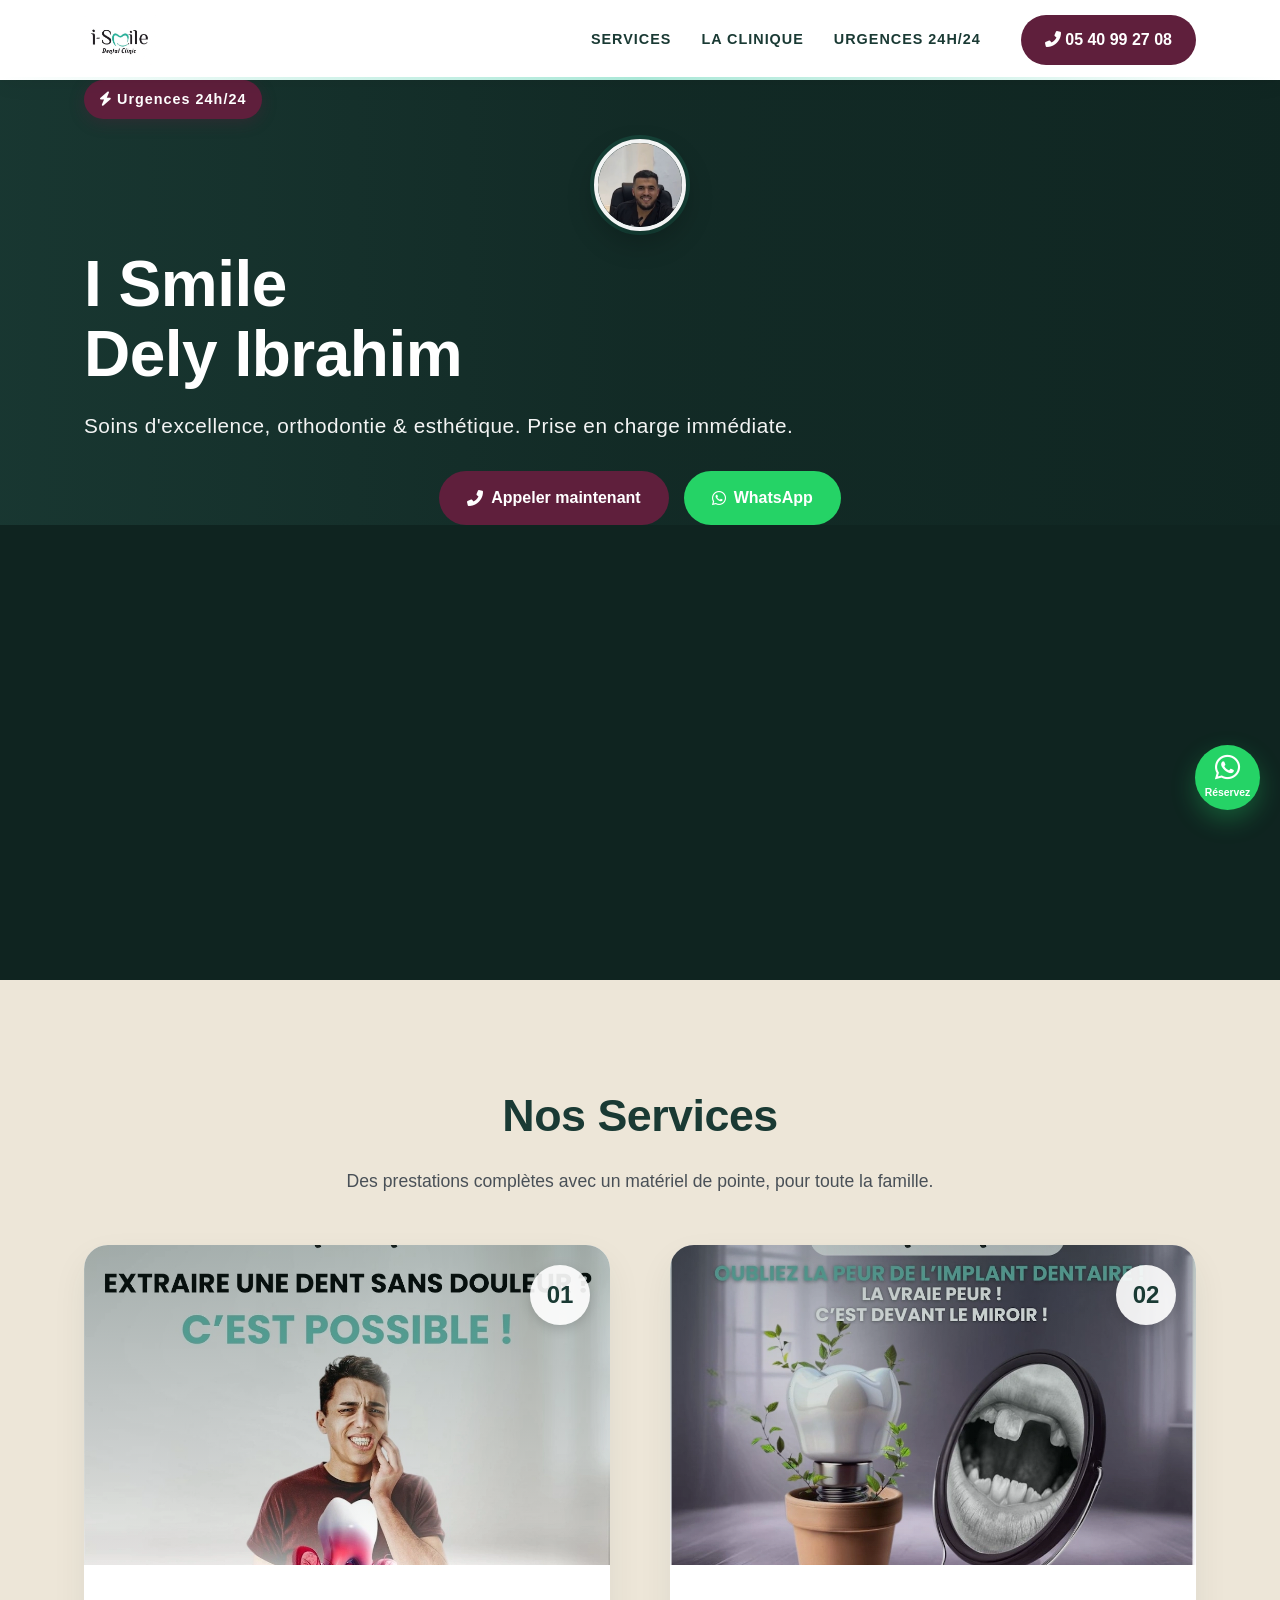
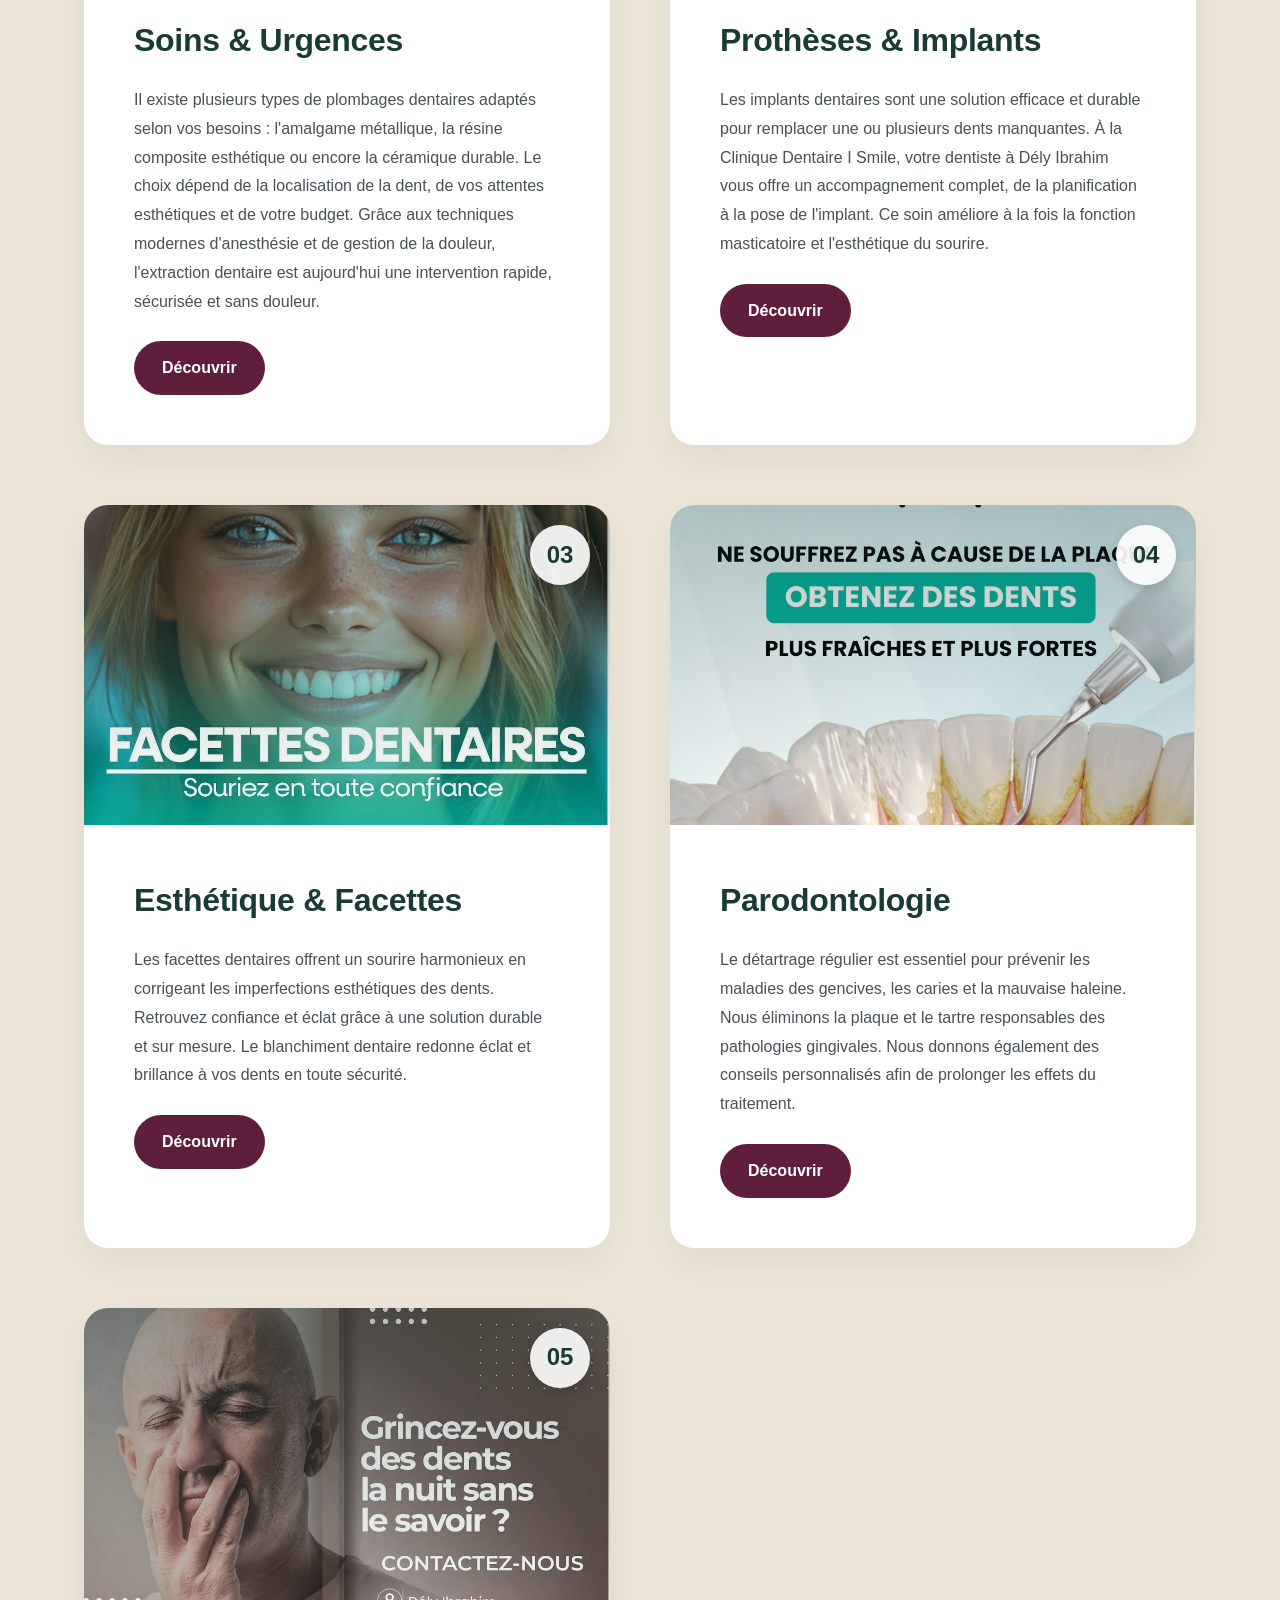
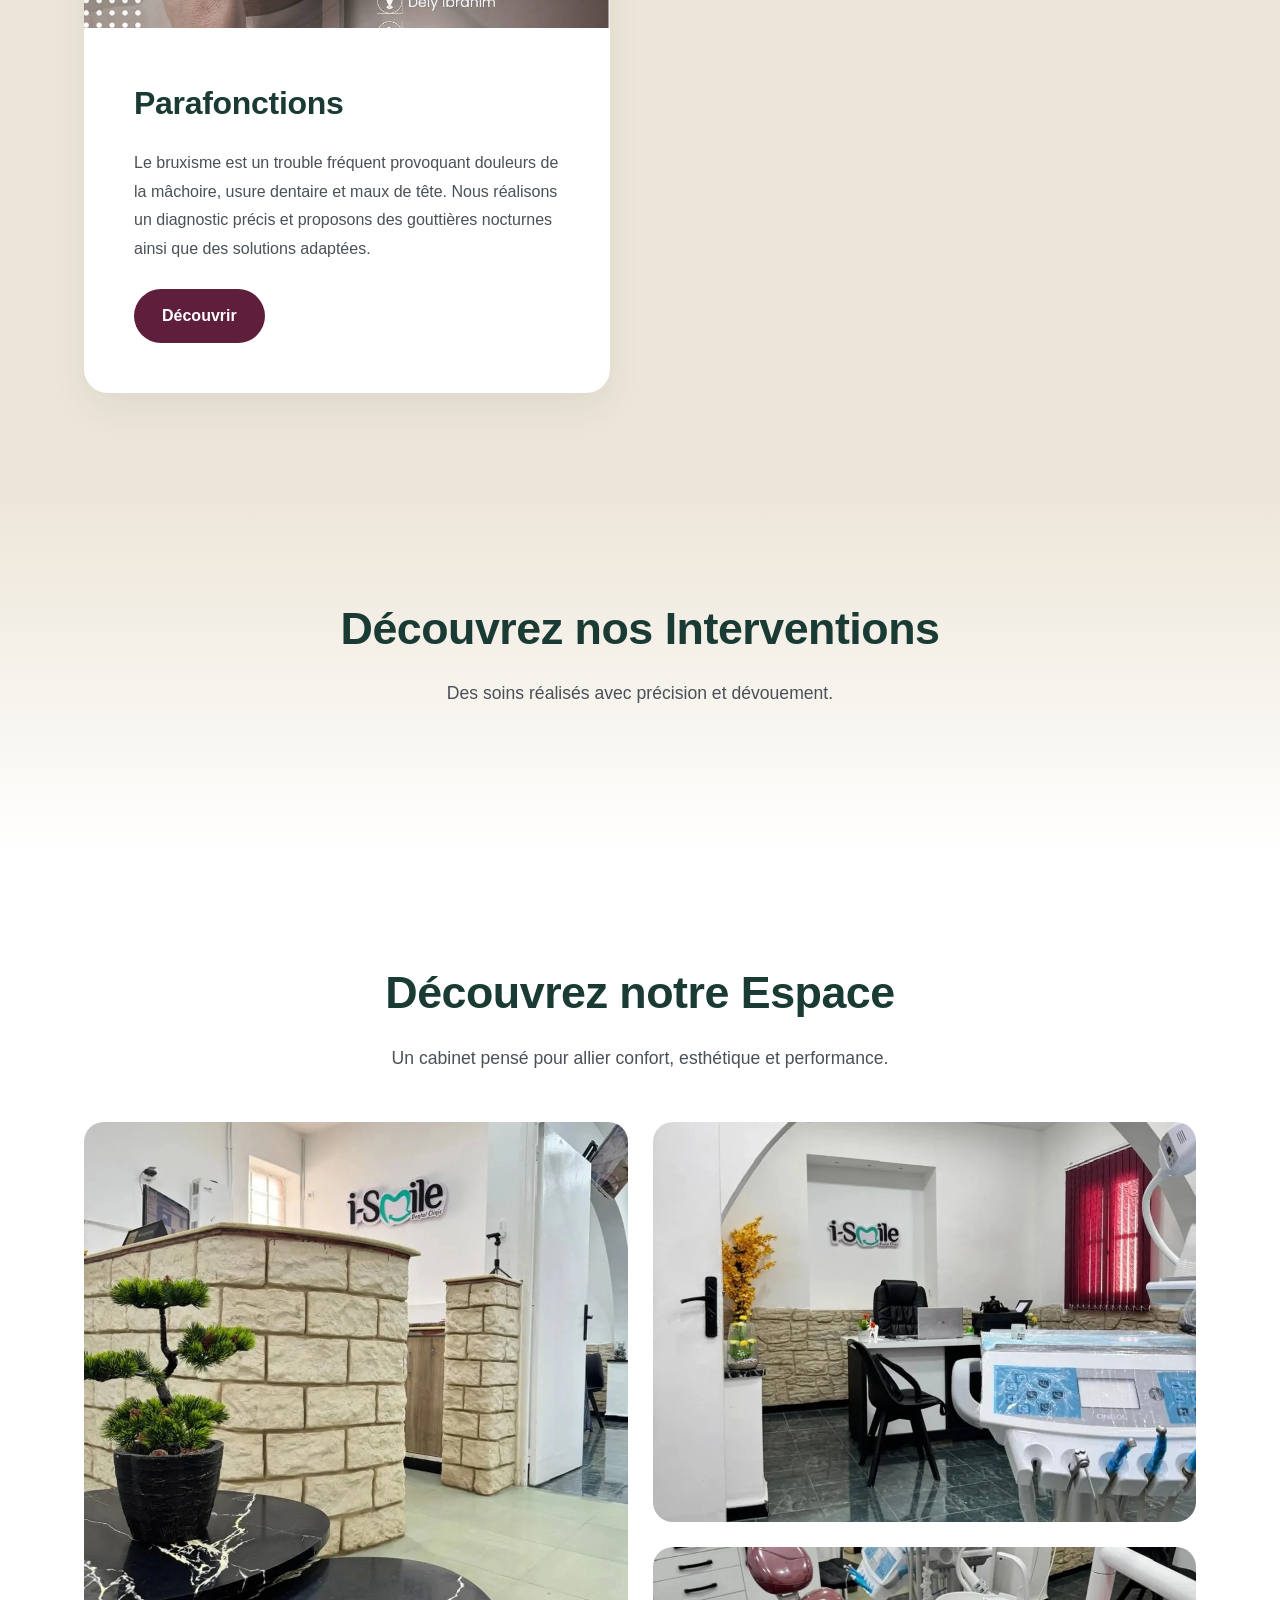
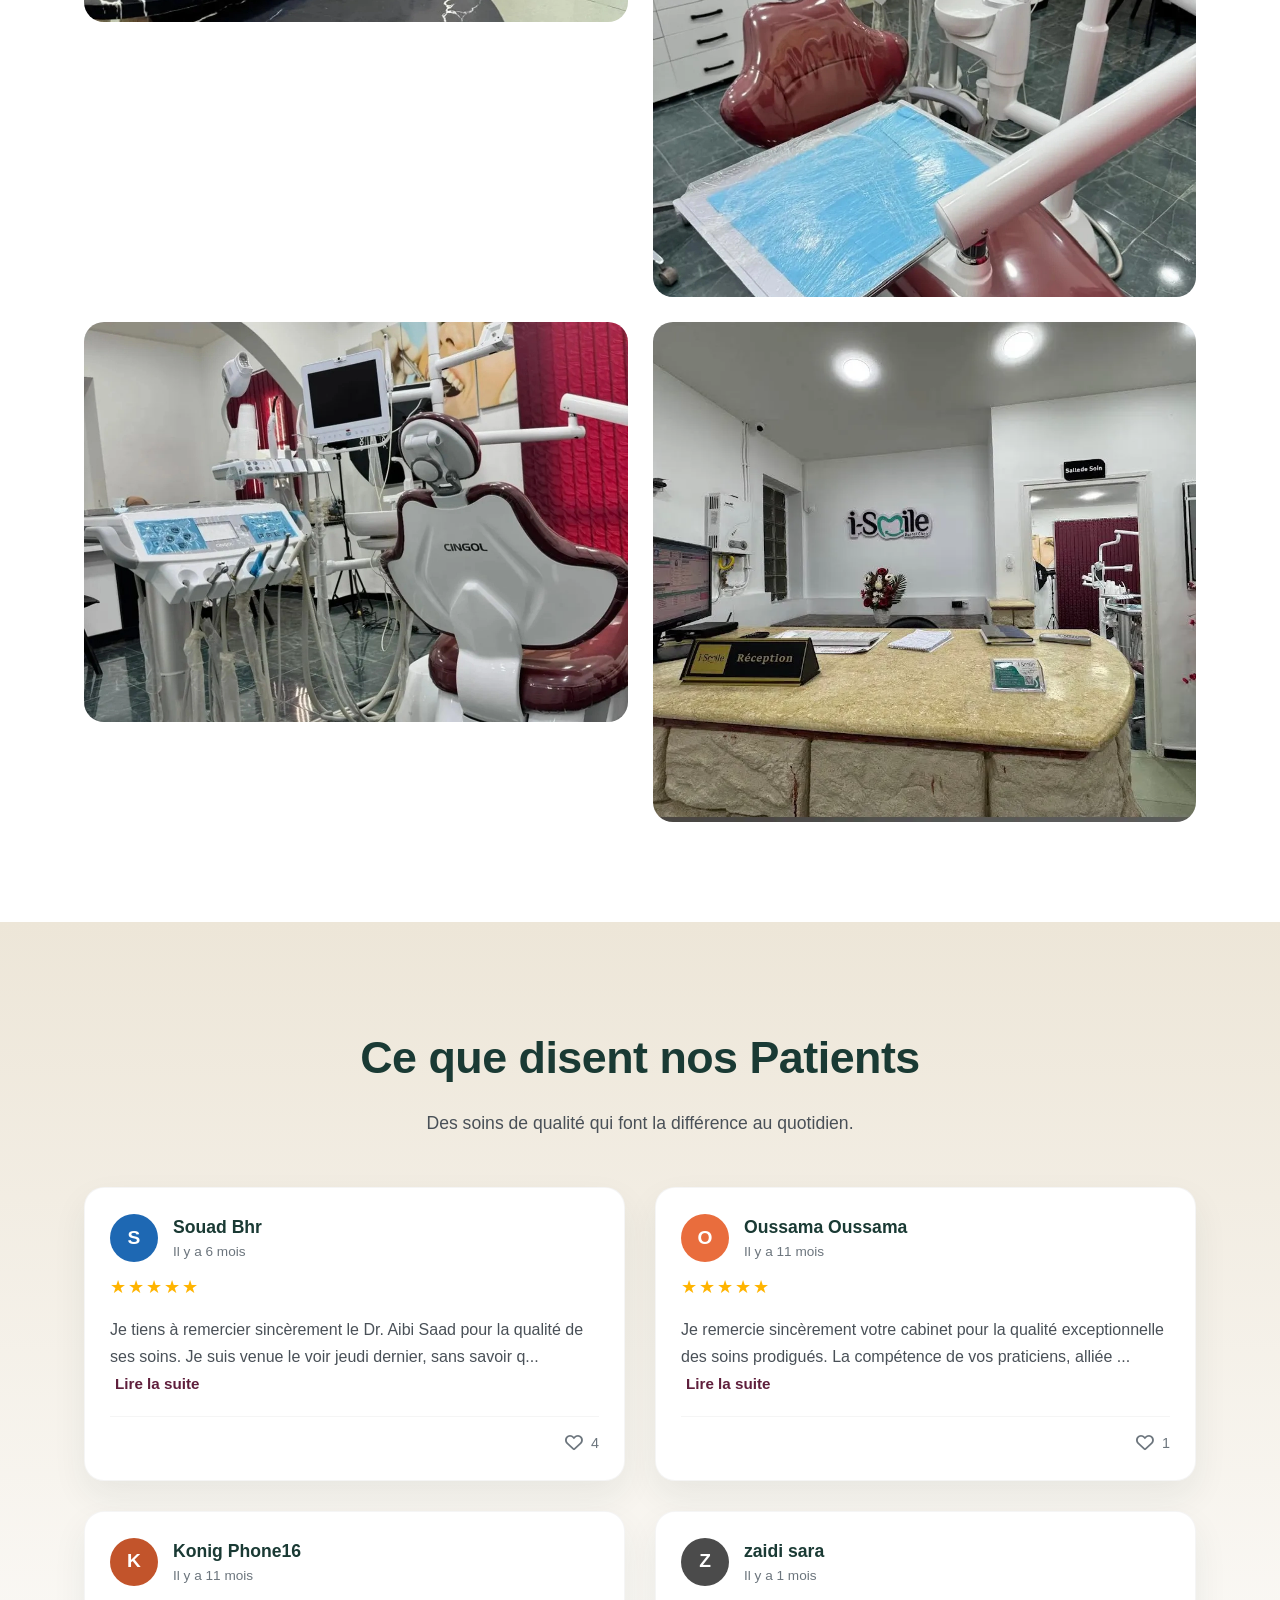
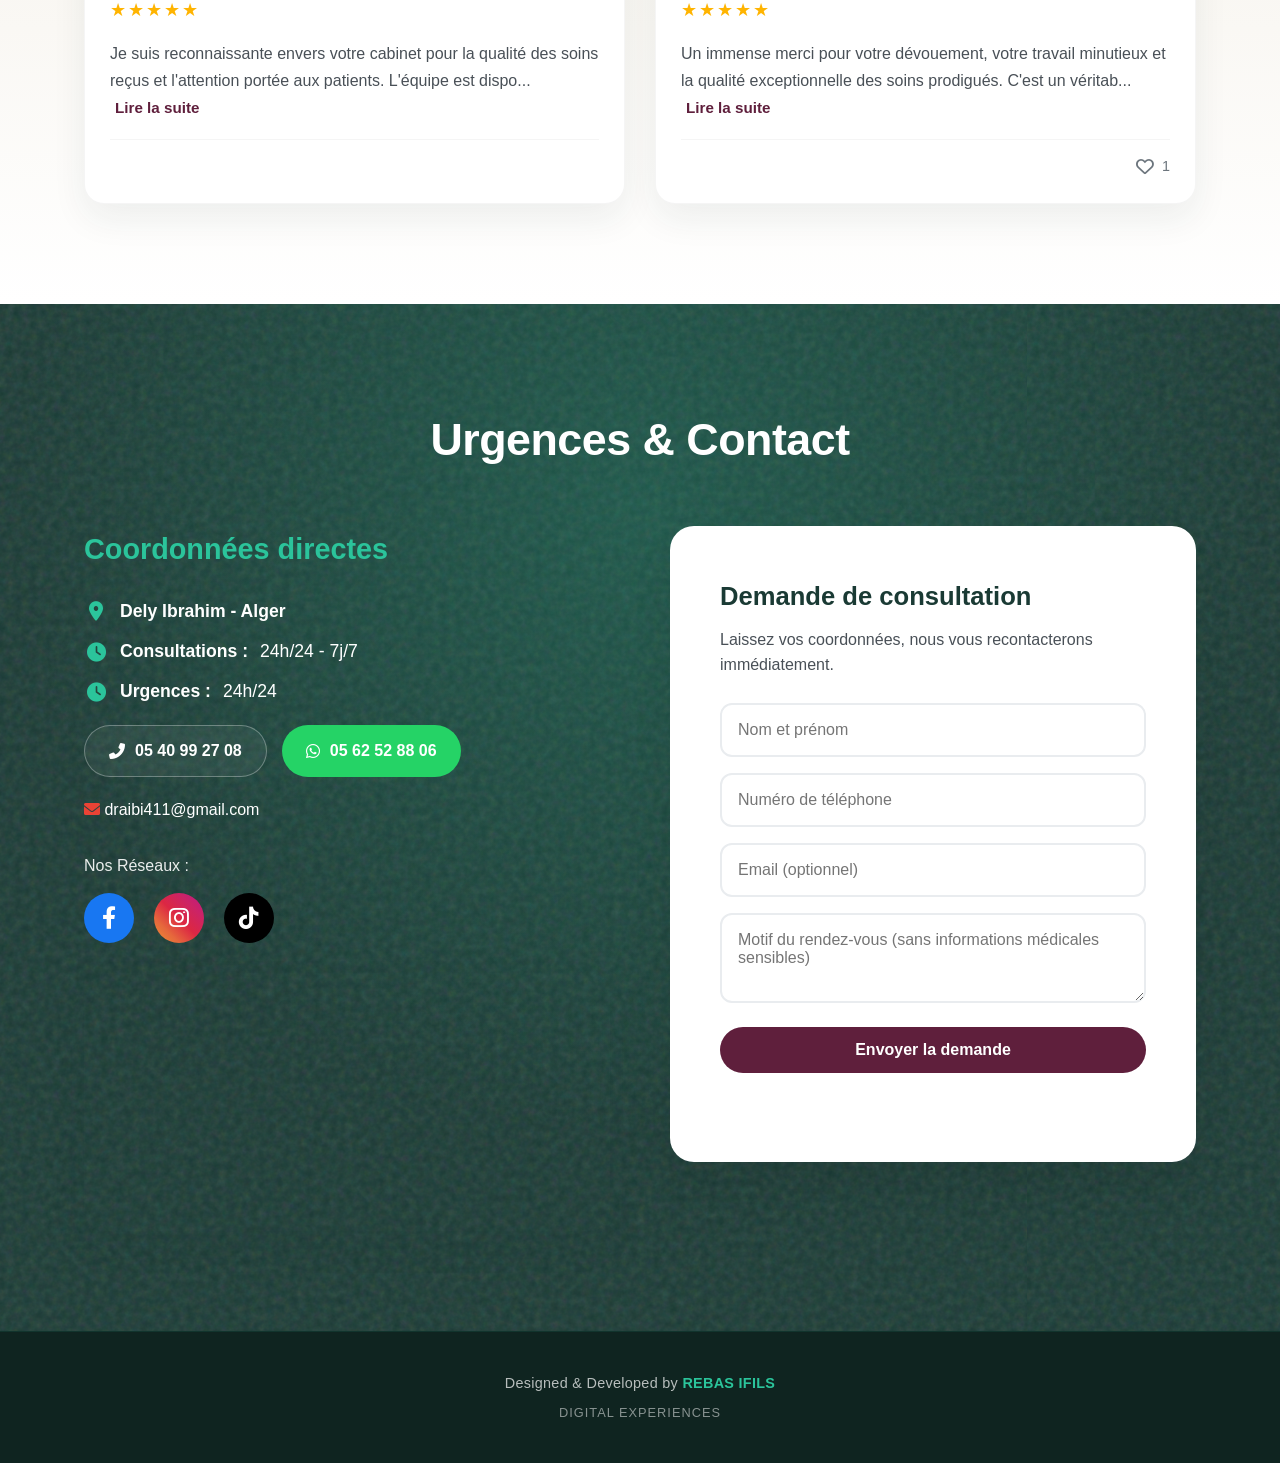
==== commit 700356f4: "Refactor video section and update service content Reorganized video section and updated service desc" ====
--- a/index.html
+++ b/index.html
@@ -65,10 +65,12 @@
 <main id="main-content">
     <section class="hero-video-section" id="top">
         <div class="video-container">
-            <video autoplay muted loop playsinline preload="metadata" class="bg-video" tabindex="-1" aria-hidden="true">
-                <source src="images/hero-video.mp4" type="video/mp4">
-                <p>Votre navigateur ne prend pas en charge la vidéo HTML5.</p>
-            </video>
+            <div class="video-wrapper">
+                <video autoplay muted loop playsinline preload="metadata" class="bg-video" tabindex="-1" aria-hidden="true">
+                    <source src="images/hero-video.mp4" type="video/mp4">
+                    <p>Votre navigateur ne prend pas en charge la vidéo HTML5.</p>
+                </video>
+            </div>
             <div class="video-overlay"></div>
             <div class="container video-content">
                 <span class="hero-badge"><i class="fas fa-bolt"></i> Urgences 24h/24</span>
@@ -104,16 +106,8 @@
                     </div>
                     <div class="service-premium-content">
                         <h3>Soins & Urgences</h3>
-                        <p>Il existe plusieurs types de plombages dentaires adaptés selon vos besoins : l'amalgame métallique, la résine composite esthétique ou encore la céramique durable. Le choix dépend de la localisation de la dent, de vos attentes esthétiques et de votre budget. Grâce aux techniques modernes d'anesthésie et de gestion de la douleur, l'extraction dentaire est aujourd'hui une intervention rapide, sécurisée et sans douleur. Le traitement de l'abcès dentaire permet de soulager rapidement la douleur, éliminer l'infection et prévenir les complications. Un contrôle dentaire régulier est essentiel pour prévenir les caries, les infections et préserver un sourire en bonne santé. Prendre soin de vos dents aujourd'hui, c'est éviter des traitements lourds demain.</p>
-                        <div class="service-trust">
-                            <p><strong>Nous proposons des soins personnalisés dans un environnement rassurant.</strong><br>Votre confort est notre priorité.</p>
-                        </div>
-                        <div class="service-gallery">
-                            <img src="services/soins-gallery-1.webp" alt="Soins dentaires - traitement" loading="lazy" decoding="async">
-                            <img src="services/soins-gallery-2.webp" alt="Soins dentaires - équipement" loading="lazy" decoding="async">
-                            <img src="services/soins-gallery-3.webp" alt="Soins dentaires - cabinet" loading="lazy" decoding="async">
-                        </div>
-                        <a href="#contact" class="btn btn-primary">Prendre rendez-vous</a>
+                        <p>Il existe plusieurs types de plombages dentaires adaptés selon vos besoins : l'amalgame métallique, la résine composite esthétique ou encore la céramique durable. Le choix dépend de la localisation de la dent, de vos attentes esthétiques et de votre budget. Grâce aux techniques modernes d'anesthésie et de gestion de la douleur, l'extraction dentaire est aujourd'hui une intervention rapide, sécurisée et sans douleur.</p>
+                        <a href="services/soins.html" class="btn btn-primary">Découvrir</a>
                     </div>
                 </article>
 
@@ -126,15 +120,8 @@
                     </div>
                     <div class="service-premium-content">
                         <h3>Prothèses & Implants</h3>
-                        <p>Les implants dentaires sont une solution efficace et durable pour remplacer une ou plusieurs dents manquantes. À la Clinique Dentaire I Smile, votre dentiste à Dély Ibrahim vous offre un accompagnement complet, de la planification à la pose de l'implant. Ce soin améliore à la fois la fonction masticatoire et l'esthétique du sourire. Un implant dentaire bien entretenu peut durer de nombreuses années. Nous proposons également la pose de prothèses et restaurations dentaires adaptées à chaque besoin.</p>
-                        <div class="service-trust">
-                            <p><strong>Grâce à une technologie de pointe, nous assurons une intervention précise et sécurisée.</strong><br>Redonnez vie à votre sourire avec un traitement sur mesure.</p>
-                        </div>
-                        <div class="service-gallery">
-                            <img src="services/implants-gallery-1.webp" alt="Implants dentaires" loading="lazy" decoding="async">
-                            <img src="services/implants-gallery-2.webp" alt="Prothèses dentaires" loading="lazy" decoding="async">
-                        </div>
-                        <a href="#contact" class="btn btn-primary">Prendre rendez-vous</a>
+                        <p>Les implants dentaires sont une solution efficace et durable pour remplacer une ou plusieurs dents manquantes. À la Clinique Dentaire I Smile, votre dentiste à Dély Ibrahim vous offre un accompagnement complet, de la planification à la pose de l'implant. Ce soin améliore à la fois la fonction masticatoire et l'esthétique du sourire.</p>
+                        <a href="services/implants.html" class="btn btn-primary">Découvrir</a>
                     </div>
                 </article>
 
@@ -147,16 +134,8 @@
                     </div>
                     <div class="service-premium-content">
                         <h3>Esthétique & Facettes</h3>
-                        <p>Les facettes dentaires offrent un sourire harmonieux en corrigeant les imperfections esthétiques des dents. Retrouvez confiance et éclat grâce à une solution durable et sur mesure. Le blanchiment dentaire redonne éclat et brillance à vos dents en toute sécurité. Ce soin est rapide, non invasif et respecte l'émail. Des résultats visibles dès la première séance.</p>
-                        <div class="service-trust">
-                            <p><strong>Nous utilisons des techniques professionnelles pour des résultats naturels et harmonieux.</strong></p>
-                        </div>
-                        <div class="service-gallery">
-                            <img src="services/esthetique-gallery-1.webp" alt="Facettes dentaires" loading="lazy" decoding="async">
-                            <img src="services/esthetique-gallery-2.webp" alt="Blanchiment dentaire" loading="lazy" decoding="async">
-                            <img src="services/esthetique-gallery-3.webp" alt="Esthétique du sourire" loading="lazy" decoding="async">
-                        </div>
-                        <a href="#contact" class="btn btn-primary">Prendre rendez-vous</a>
+                        <p>Les facettes dentaires offrent un sourire harmonieux en corrigeant les imperfections esthétiques des dents. Retrouvez confiance et éclat grâce à une solution durable et sur mesure. Le blanchiment dentaire redonne éclat et brillance à vos dents en toute sécurité.</p>
+                        <a href="services/esthetique.html" class="btn btn-primary">Découvrir</a>
                     </div>
                 </article>
 
@@ -170,13 +149,7 @@
                     <div class="service-premium-content">
                         <h3>Parodontologie</h3>
                         <p>Le détartrage régulier est essentiel pour prévenir les maladies des gencives, les caries et la mauvaise haleine. Nous éliminons la plaque et le tartre responsables des pathologies gingivales. Nous donnons également des conseils personnalisés afin de prolonger les effets du traitement.</p>
-                        <div class="service-trust">
-                            <p><strong>Des soins efficaces. Sans douleur. Dans un environnement professionnel.</strong></p>
-                        </div>
-                        <div class="service-gallery">
-                            <img src="services/paro-gallery-1.webp" alt="Détartrage dentaire" loading="lazy" decoding="async">
-                        </div>
-                        <a href="#contact" class="btn btn-primary">Prendre rendez-vous</a>
+                        <a href="services/paro.html" class="btn btn-primary">Découvrir</a>
                     </div>
                 </article>
 
@@ -190,30 +163,39 @@
                     <div class="service-premium-content">
                         <h3>Parafonctions</h3>
                         <p>Le bruxisme est un trouble fréquent provoquant douleurs de la mâchoire, usure dentaire et maux de tête. Nous réalisons un diagnostic précis et proposons des gouttières nocturnes ainsi que des solutions adaptées.</p>
-                        <div class="service-trust">
-                            <p><strong>Protégez durablement votre sourire.</strong></p>
-                        </div>
-                        <div class="service-gallery">
-                            <img src="services/para-gallery-1.webp" alt="Gouttières nocturnes" loading="lazy" decoding="async">
-                        </div>
-                        <a href="#contact" class="btn btn-primary">Prendre rendez-vous</a>
-                    </div>
-                </article>
-            </div>
-        </div>
-    </section>
-
-    <section id="video-section" class="section-padding bg-cinematic">
+                        <a href="services/para.html" class="btn btn-primary">Découvrir</a>
+                    </div>
+                </article>
+            </div>
+        </div>
+    </section>
+
+    <section id="interventions" class="section-padding bg-gradient-soft">
         <div class="container">
             <div class="section-header">
-                <h2 class="section-title text-white">Expertise & <span class="brand-highlight">Dévouement</span></h2>
-                <p class="section-desc text-white opacity-70">Un soin attentif, une précision chirurgicale.</p>
-            </div>
-            <div class="video-editorial-wrapper">
-                <div class="video-editorial-content">
-                    <video autoplay muted loop playsinline preload="metadata" class="editorial-video" tabindex="-1" aria-hidden="true">
-                        <source src="doctor/doctor-working.mp4" type="video/mp4">
-                    </video>
+                <h2 class="section-title">Découvrez nos <span class="brand-highlight">Interventions</span></h2>
+                <p class="section-desc">Des soins réalisés avec précision et dévouement.</p>
+            </div>
+            <div class="instagram-videos-grid">
+                <div class="instagram-video-card">
+                    <div class="video-wrapper">
+                        <video autoplay muted loop playsinline preload="metadata" class="instagram-video" tabindex="-1" aria-hidden="true" loading="lazy">
+                            <source src="doctor/urgence-instagram.mp4" type="video/mp4">
+                        </video>
+                    </div>
+                    <div class="instagram-caption">
+                        <i class="fas fa-bolt"></i> Urgences 24h/24
+                    </div>
+                </div>
+                <div class="instagram-video-card">
+                    <div class="video-wrapper">
+                        <video autoplay muted loop playsinline preload="metadata" class="instagram-video" tabindex="-1" aria-hidden="true" loading="lazy">
+                            <source src="doctor/doctor-working.mp4" type="video/mp4">
+                        </video>
+                    </div>
+                    <div class="instagram-caption">
+                        <i class="fas fa-user-md"></i> Expertise & Précision
+                    </div>
                 </div>
             </div>
         </div>
@@ -250,23 +232,7 @@
         </div>
     </section>
 
-    <section id="urgence-instagram" class="section-padding bg-stone">
-        <div class="container">
-            <div class="section-header">
-                <h2 class="section-title">Urgences & <span class="brand-highlight">Réactivité</span></h2>
-                <p class="section-desc">Une prise en charge immédiate, 24h/24 et 7j/7.</p>
-            </div>
-            <div class="video-editorial-wrapper">
-                <div class="video-editorial-content">
-                    <video autoplay muted loop playsinline preload="metadata" class="editorial-video" tabindex="-1" aria-hidden="true">
-                        <source src="doctor/urgence-instagram.mp4" type="video/mp4">
-                    </video>
-                </div>
-            </div>
-        </div>
-    </section>
-
-    <section id="reviews" class="section-padding bg-white" aria-labelledby="reviews-heading">
+    <section id="reviews" class="section-padding bg-gradient-soft" aria-labelledby="reviews-heading">
         <div class="container">
             <div class="section-header text-center">
                 <h2 id="reviews-heading" class="section-title">Ce que disent nos <span class="brand-highlight">Patients</span></h2>
@@ -422,7 +388,10 @@
 
 <footer class="site-footer">
     <div class="container">
-        <p class="footer-credit">Website designed & developed by <a href="https://gategith.github.io/portfolio/" target="_blank" rel="noopener noreferrer" aria-label="Portfolio de REBAS IFILS">REBAS IFILS</a></p>
+        <div class="footer-content">
+            <p class="footer-credit">Designed & Developed by <a href="https://gategith.github.io/portfolio/" target="_blank" rel="noopener noreferrer" aria-label="Portfolio de REBAS IFILS">REBAS IFILS</a></p>
+            <p class="footer-tagline">Digital Experiences</p>
+        </div>
     </div>
 </footer>
 
--- a/styles.css
+++ b/styles.css
@@ -1232,3 +1232,254 @@
         font-size: 3.2rem;
     }
 }
+/* === HERO VIDEO SECTION UPDATED === */
+.hero-video-section {
+    position: relative;
+    min-height: 100svh;
+    overflow: hidden;
+    background: var(--marble-dark);
+}
+
+.video-container {
+    position: relative;
+    width: 100%;
+    height: 100%;
+    display: flex;
+    align-items: center;
+    justify-content: center;
+}
+
+.video-wrapper {
+    position: absolute;
+    inset: 0;
+    width: 100%;
+    height: 100%;
+    overflow: hidden;
+}
+
+.bg-video {
+    position: absolute;
+    top: 50%;
+    left: 50%;
+    width: 100%;
+    height: 100%;
+    min-width: 100%;
+    min-height: 100%;
+    transform: translate(-50%, -50%);
+    object-fit: cover;
+    z-index: 0;
+}
+
+@supports (aspect-ratio: 16 / 9) {
+    .bg-video {
+        position: absolute;
+        top: 0;
+        left: 0;
+        width: 100%;
+        height: 100%;
+        transform: none;
+        aspect-ratio: 16 / 9;
+        object-fit: cover;
+    }
+}
+
+/* === BACKGROUND TRANSITIONS UPDATED === */
+.bg-stone {
+    background-color: var(--stone-cream);
+}
+
+.bg-gradient-soft {
+    background: linear-gradient(180deg, var(--stone-cream) 0%, var(--white) 100%);
+}
+
+.bg-white {
+    background-color: var(--white);
+}
+
+/* === DOCTOR IMAGE UPDATED === */
+.doctor-mini {
+    display: flex;
+    justify-content: center;
+    margin: 0 auto 18px;
+}
+
+.doctor-mini-avatar {
+    width: 92px;
+    height: 92px;
+    border-radius: 50%;
+    object-fit: cover;
+    object-position: center top;
+    border: 4px solid rgba(255, 255, 255, 0.95);
+    box-shadow: 0 12px 28px rgba(0, 0, 0, 0.22), 0 0 0 4px rgba(43, 196, 155, 0.15);
+    flex-shrink: 0;
+    transition: transform 0.4s ease, box-shadow 0.4s ease;
+}
+
+.doctor-mini:hover .doctor-mini-avatar {
+    transform: scale(1.03);
+    box-shadow: 0 16px 36px rgba(0, 0, 0, 0.28), 0 0 0 4px rgba(43, 196, 155, 0.25);
+}
+
+/* === INSTAGRAM VIDEOS SECTION UPDATED === */
+.instagram-videos-grid {
+    display: grid;
+    grid-template-columns: 1fr;
+    gap: 30px;
+}
+
+.instagram-video-card {
+    position: relative;
+    border-radius: var(--radius-lg);
+    overflow: hidden;
+    box-shadow: var(--shadow-hover);
+    background: var(--marble-dark);
+}
+
+.instagram-video {
+    width: 100%;
+    height: auto;
+    display: block;
+    aspect-ratio: 9 / 16;
+    max-height: 600px;
+    object-fit: cover;
+}
+
+.instagram-caption {
+    position: absolute;
+    bottom: 0;
+    left: 0;
+    right: 0;
+    background: linear-gradient(to top, rgba(0, 0, 0, 0.9), transparent);
+    color: var(--white);
+    padding: 20px;
+    font-size: 1rem;
+    font-weight: 600;
+    text-align: center;
+}
+
+.instagram-caption i {
+    margin-right: 8px;
+    color: var(--teal);
+}
+
+/* === GALLERY GRID UPDATED === */
+.gallery-editorial-grid {
+    display: grid;
+    grid-template-columns: 1fr;
+    gap: 20px;
+}
+
+.gallery-item-large, .gallery-item-medium, .gallery-item-small {
+    position: relative;
+    border-radius: var(--radius-md);
+    overflow: hidden;
+    background: var(--grey-soft);
+}
+
+.gallery-item-large img, .gallery-item-medium img, .gallery-item-small img {
+    width: 100%;
+    height: 100%;
+    object-fit: cover;
+    display: block;
+    transition: transform 0.8s cubic-bezier(0.22, 1, 0.36, 1);
+}
+
+.gallery-item-large:hover img, .gallery-item-medium:hover img, .gallery-item-small:hover img {
+    transform: scale(1.05);
+}
+
+.gallery-item-large {
+    height: clamp(300px, 50vw, 500px);
+}
+
+.gallery-item-medium {
+    height: clamp(250px, 40vw, 400px);
+}
+
+.gallery-item-small {
+    height: clamp(200px, 35vw, 350px);
+}
+
+/* === FOOTER UPDATED === */
+.site-footer {
+    background: var(--marble-dark);
+    padding: 40px 0;
+    text-align: center;
+    border-top: 1px solid rgba(43, 196, 155, 0.1);
+}
+
+.footer-content {
+    display: flex;
+    flex-direction: column;
+    align-items: center;
+    gap: 8px;
+}
+
+.footer-credit {
+    color: rgba(255, 255, 255, 0.7);
+    font-size: 0.9rem;
+    font-weight: 400;
+    letter-spacing: 0.3px;
+}
+
+.footer-credit a {
+    color: var(--teal);
+    transition: color 0.3s ease;
+    font-weight: 600;
+}
+
+.footer-credit a:hover {
+    color: var(--white);
+}
+
+.footer-tagline {
+    color: rgba(255, 255, 255, 0.5);
+    font-size: 0.8rem;
+    font-weight: 300;
+    letter-spacing: 1px;
+    text-transform: uppercase;
+}
+
+/* === MEDIA QUERIES UPDATED === */
+@media (min-width: 768px) {
+    .instagram-videos-grid {
+        grid-template-columns: repeat(2, 1fr);
+    }
+
+    .gallery-editorial-grid {
+        grid-template-columns: repeat(2, 1fr);
+        gap: 25px;
+    }
+
+    .gallery-item-large:first-child {
+        grid-column: 1 / 2;
+        grid-row: 1 / 3;
+    }
+
+    .gallery-item-medium:nth-child(2) {
+        grid-column: 2 / 3;
+        grid-row: 1;
+    }
+
+    .gallery-item-small:nth-child(3) {
+        grid-column: 2 / 3;
+        grid-row: 2;
+    }
+
+    .gallery-item-medium:nth-child(4) {
+        grid-column: 1 / 2;
+        grid-row: 3;
+    }
+
+    .gallery-item-large:last-child {
+        grid-column: 2 / 3;
+        grid-row: 3;
+    }
+}
+
+@media (max-width: 767px) {
+    .instagram-video {
+        aspect-ratio: 9 / 16;
+        max-height: 500px;
+    }
+}
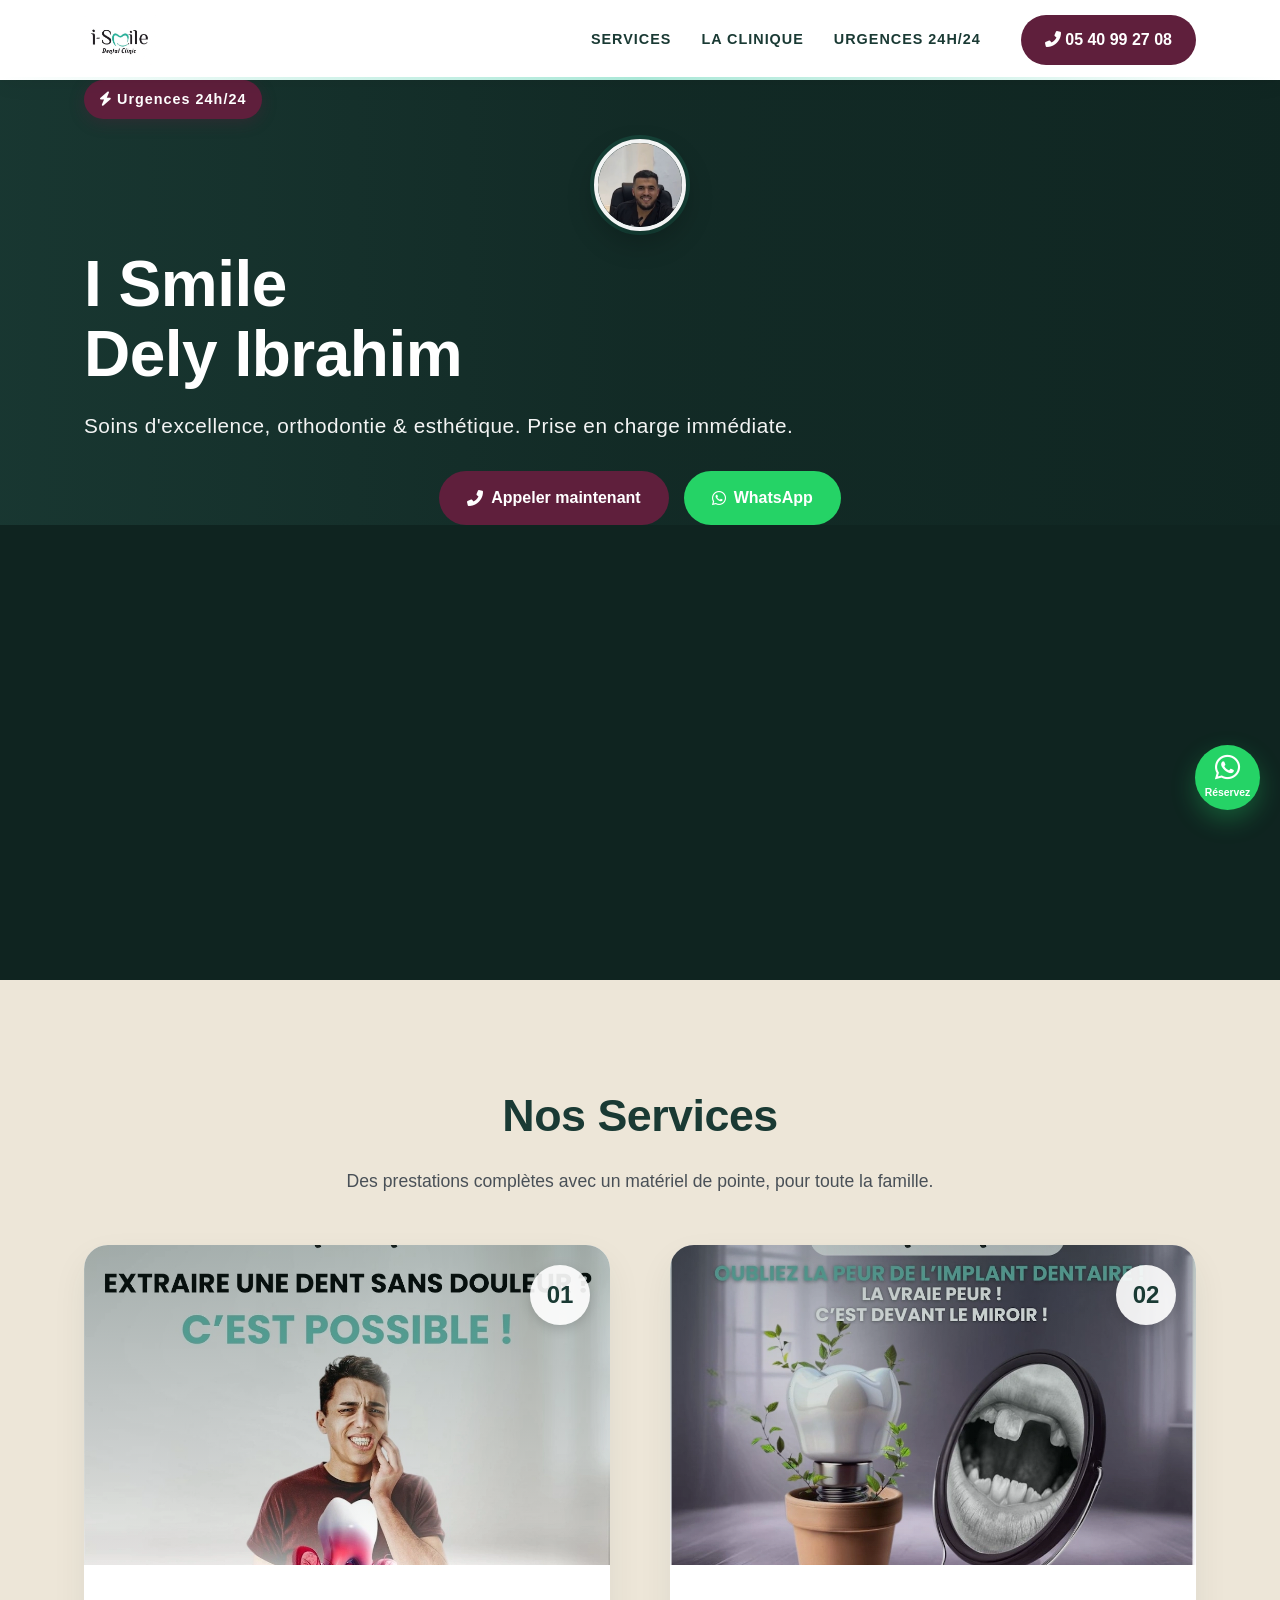
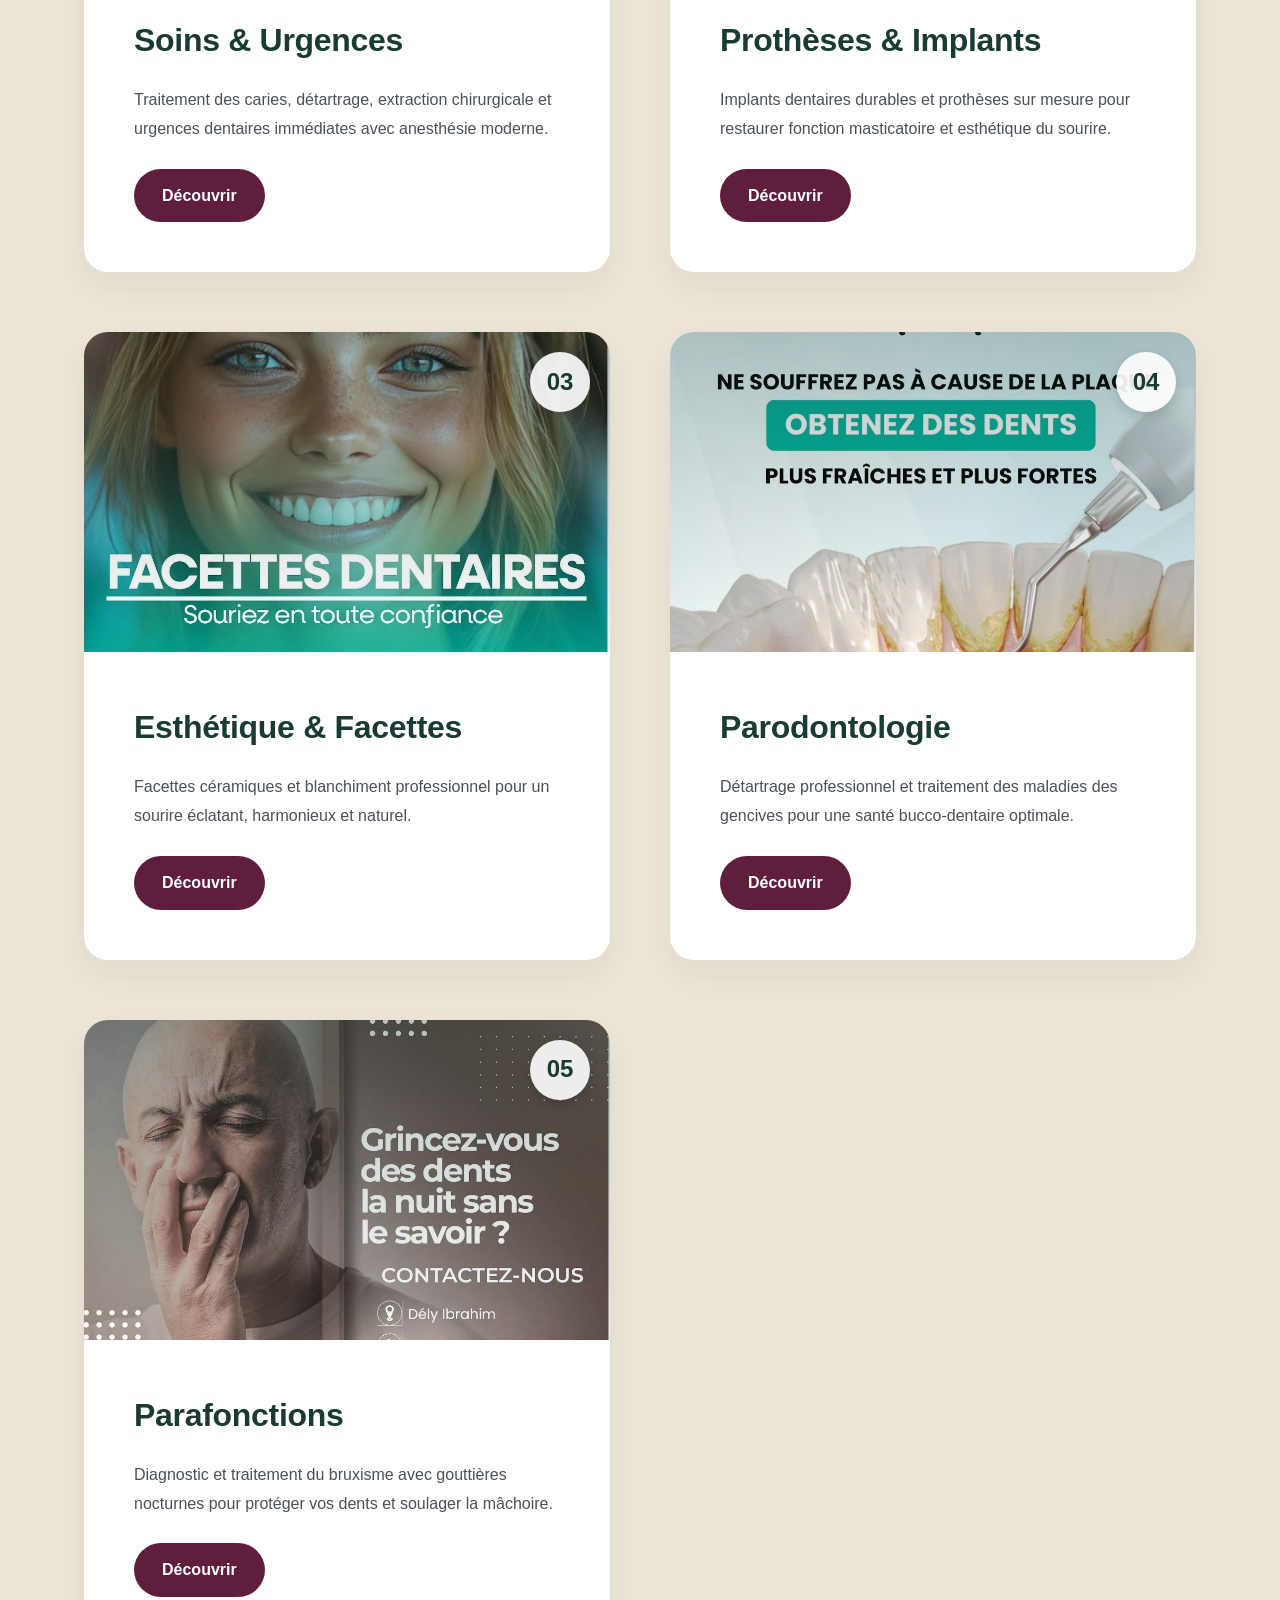
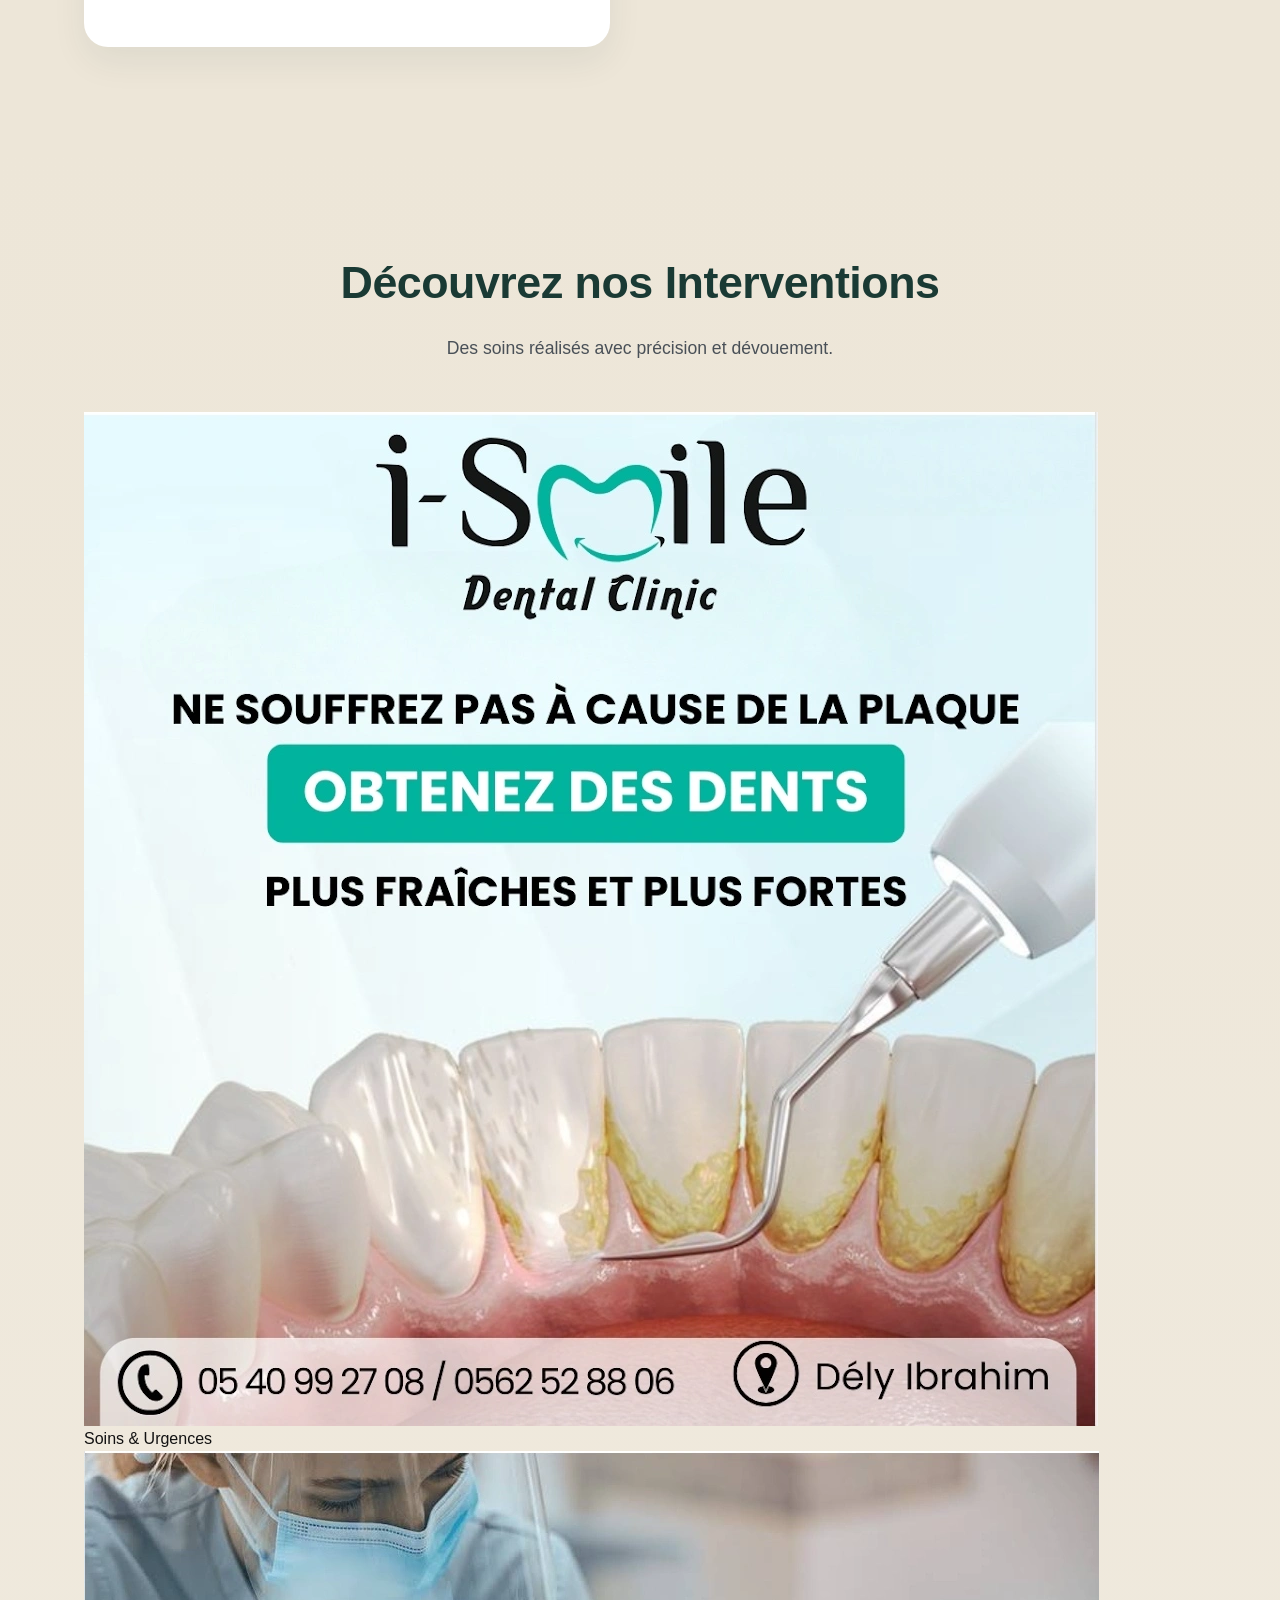
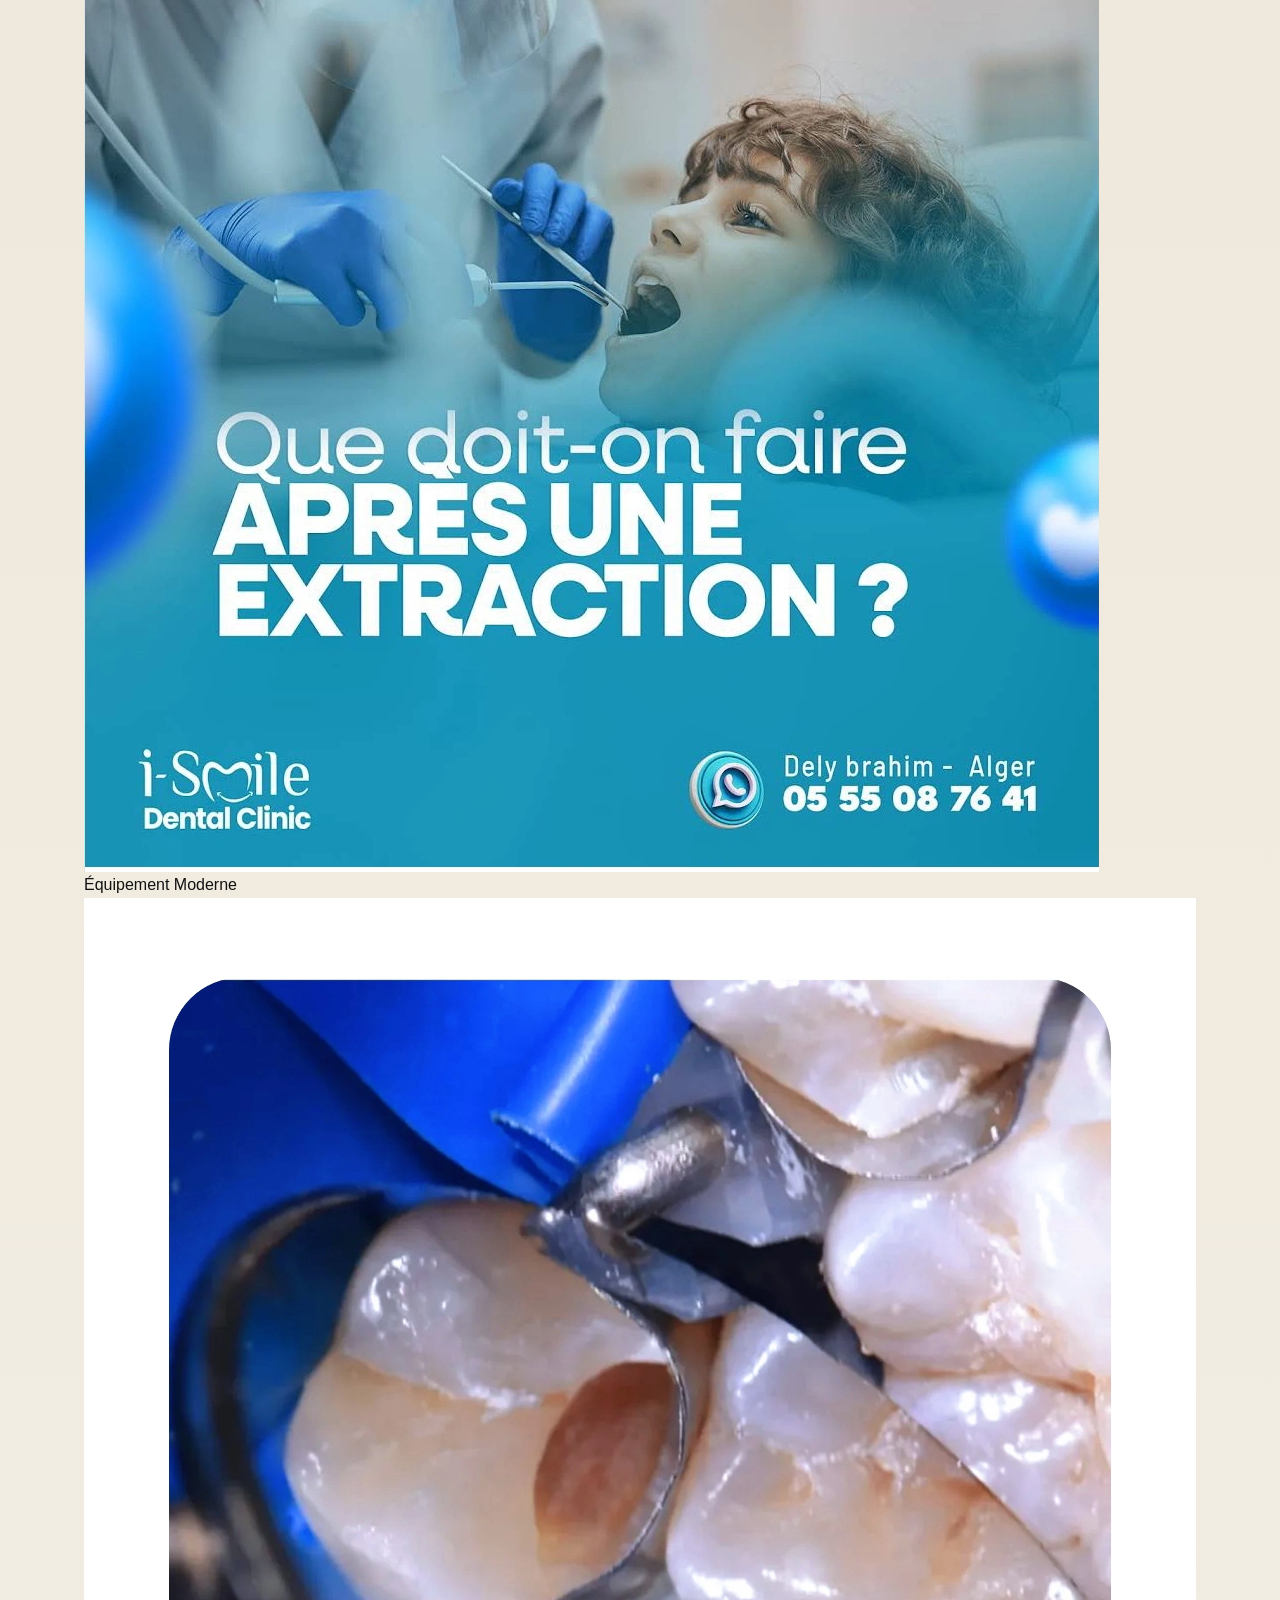
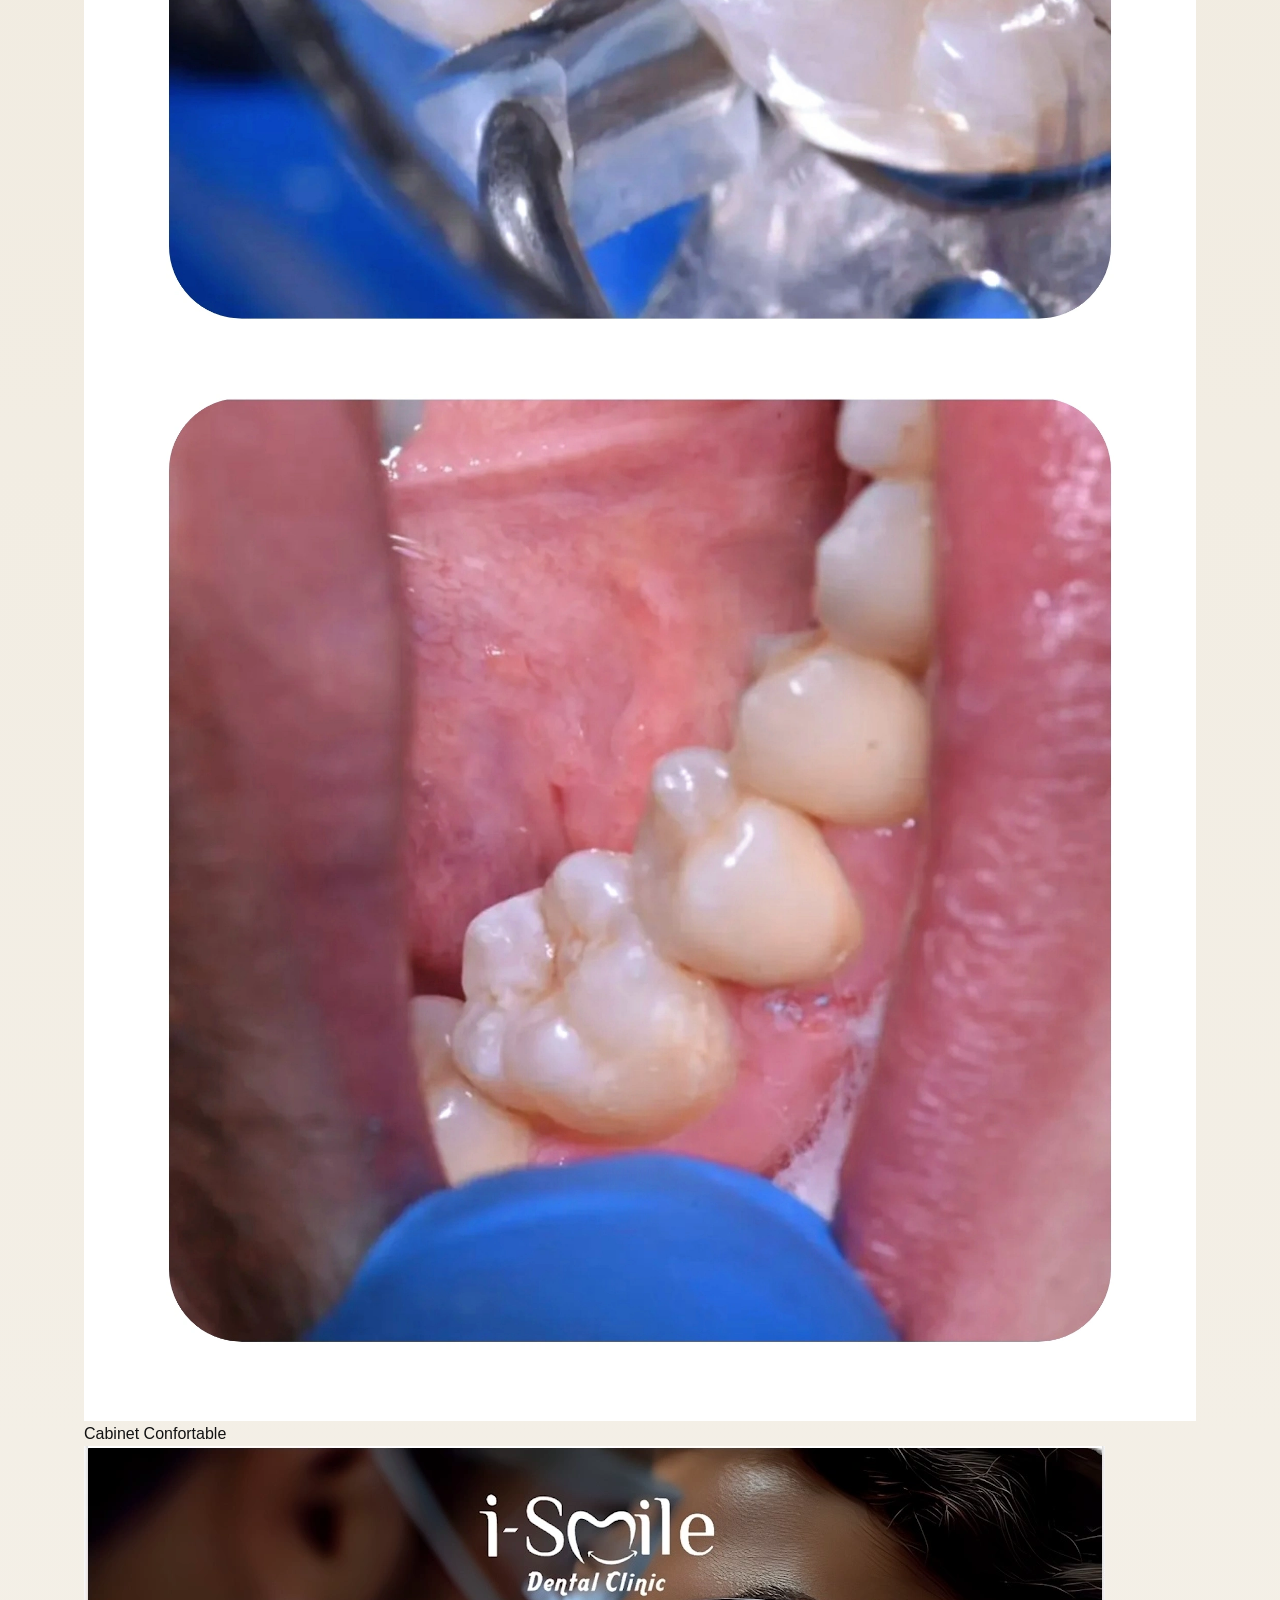
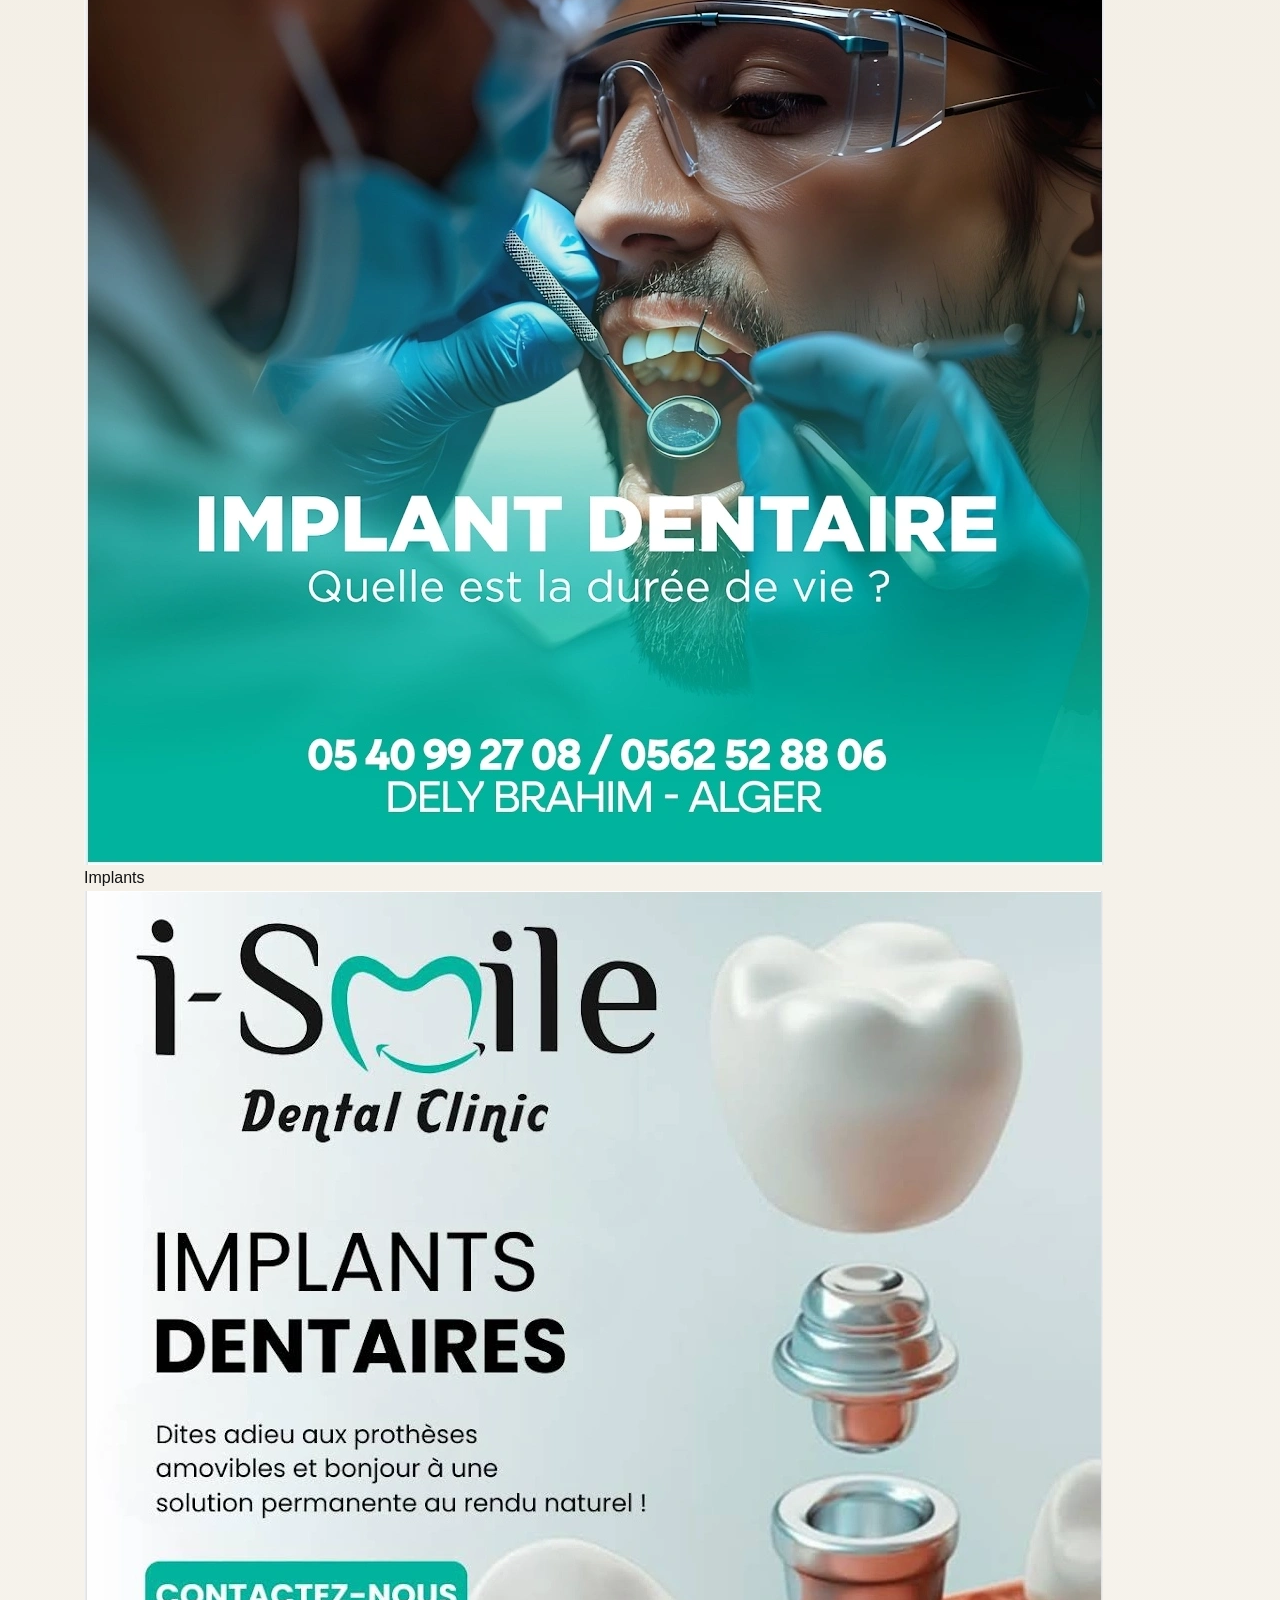
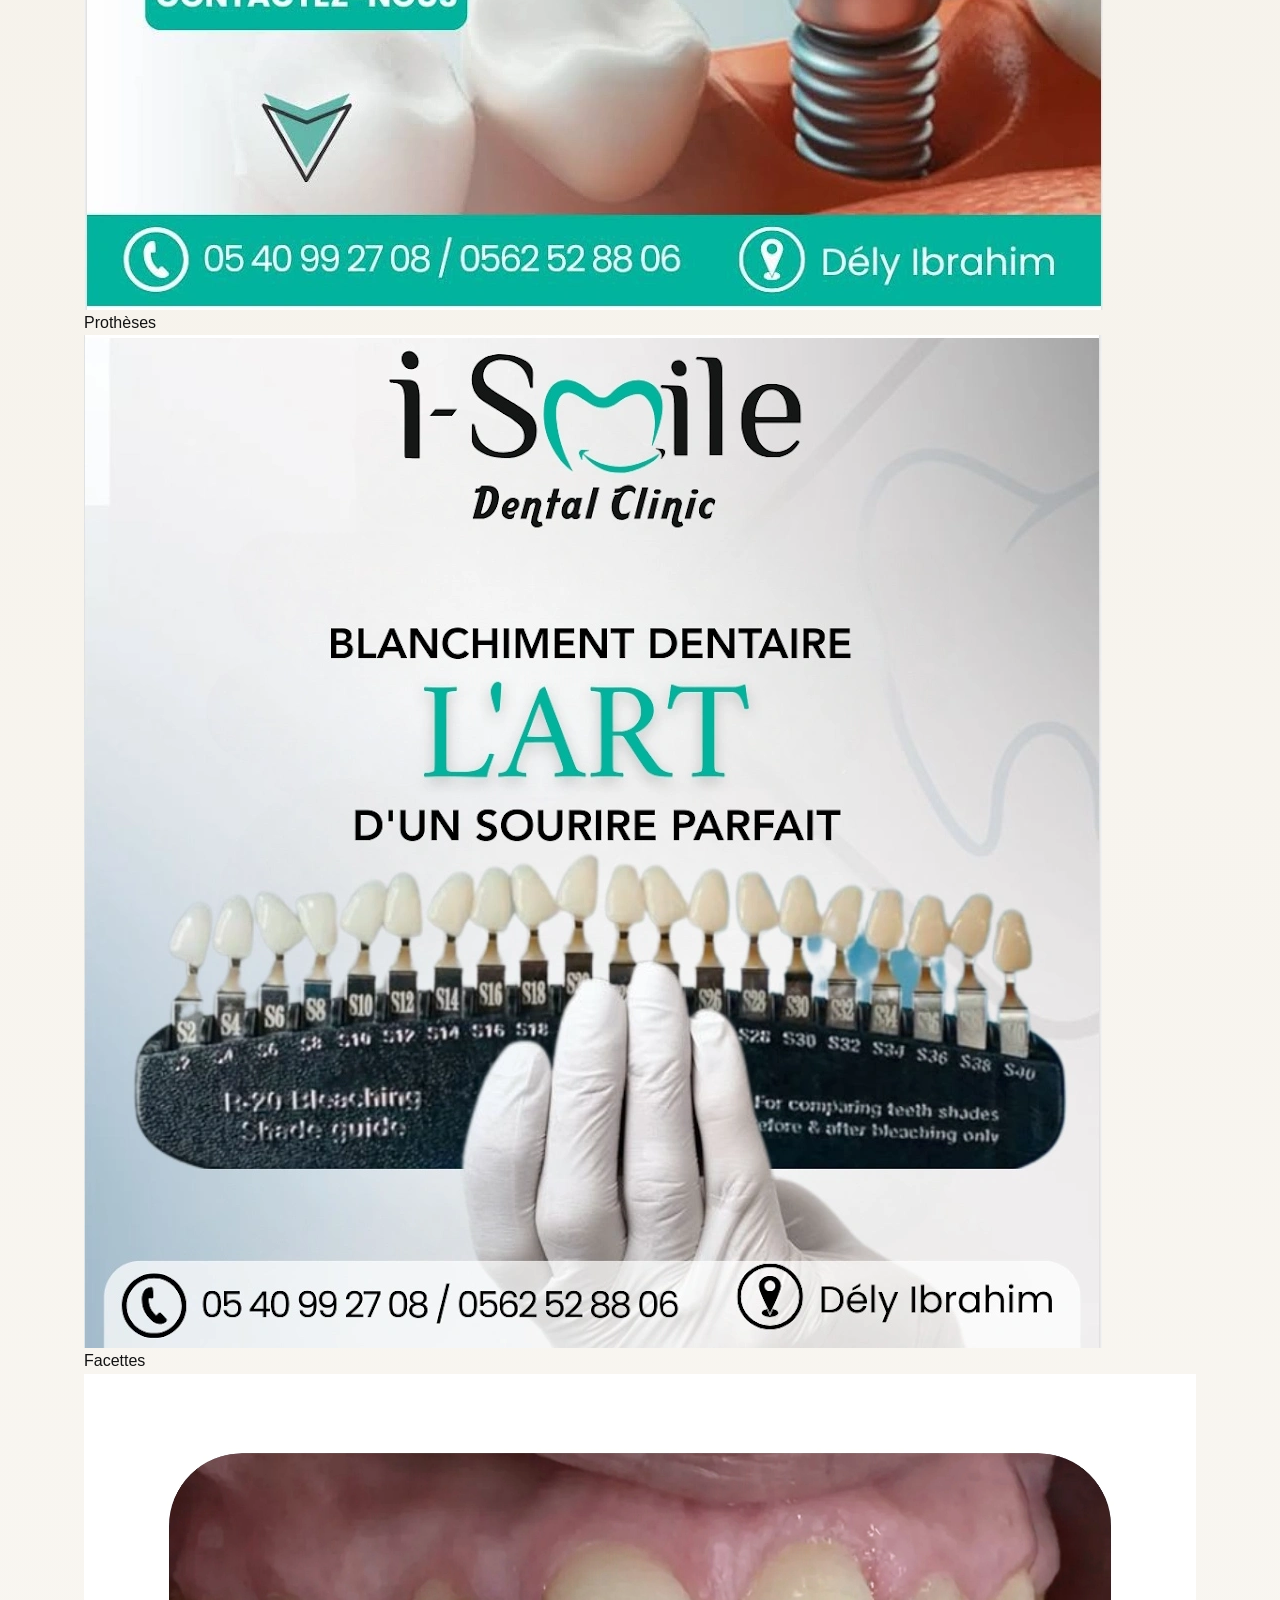
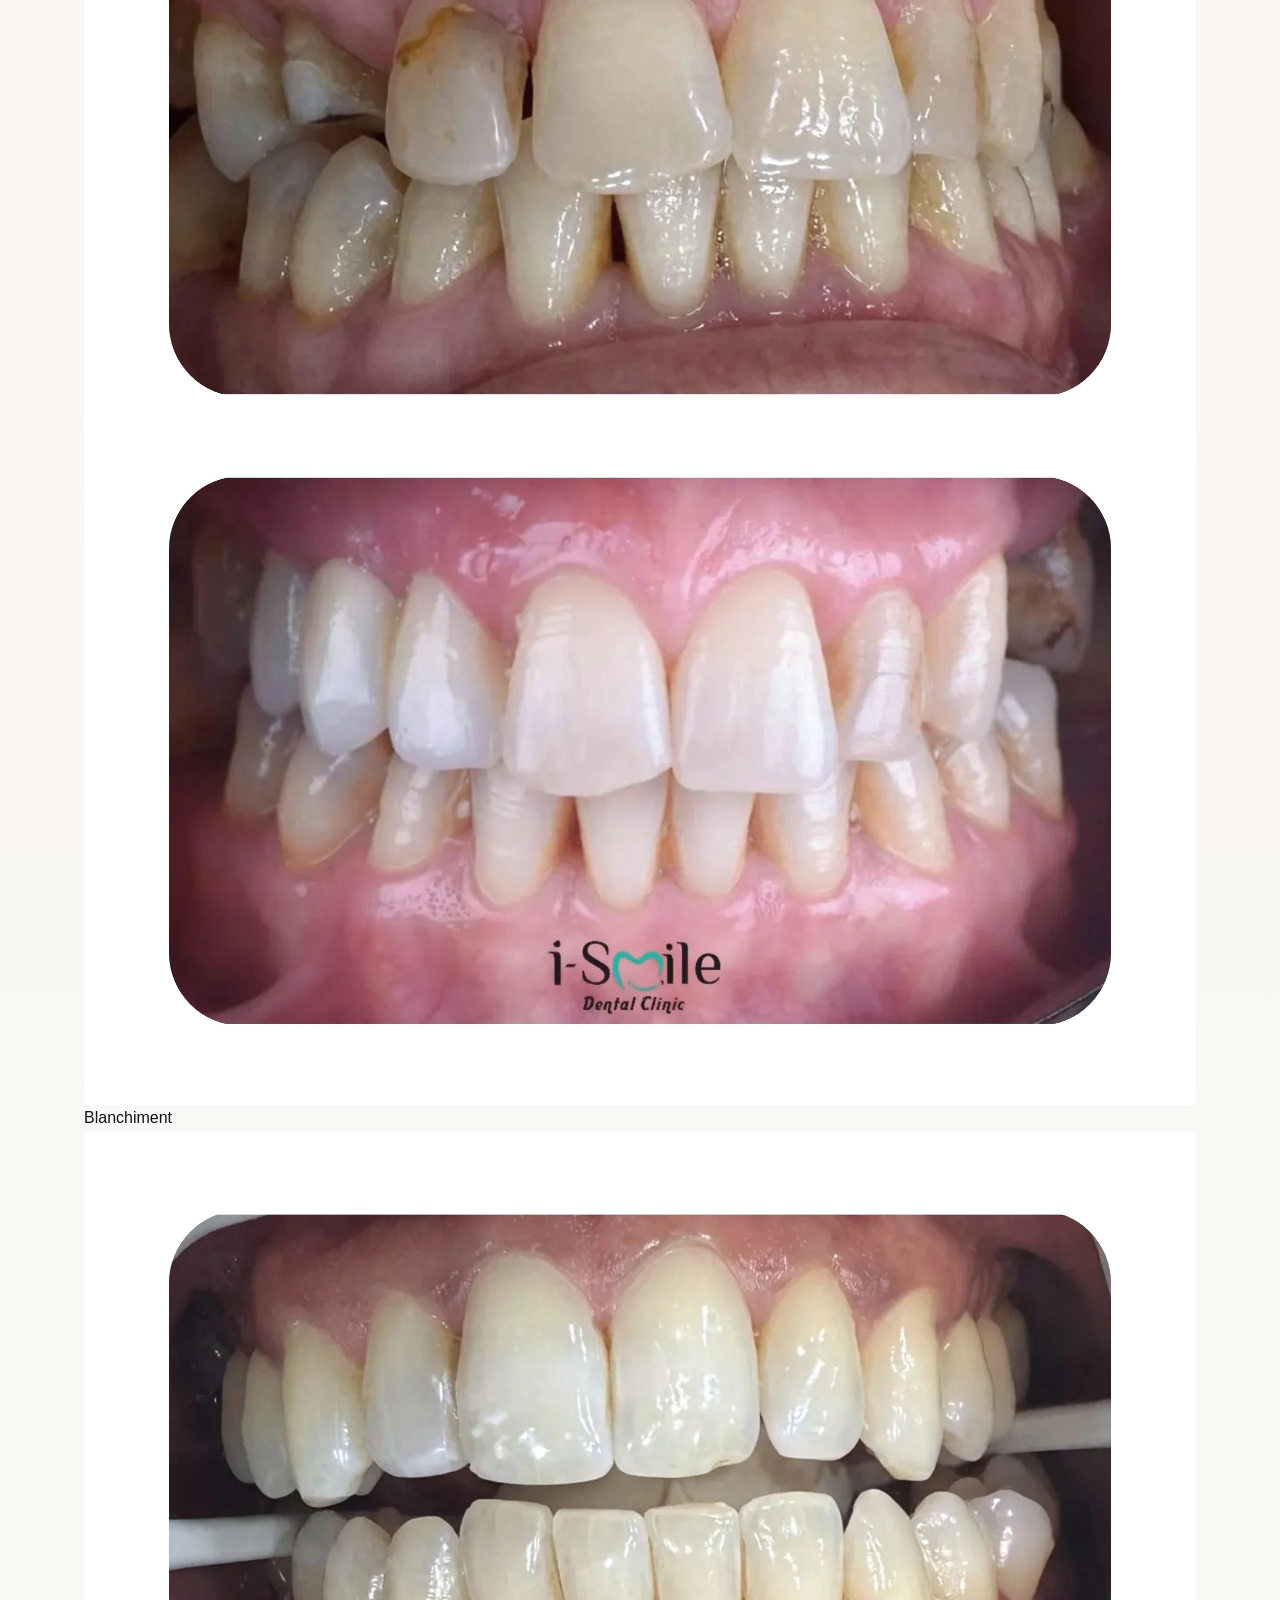
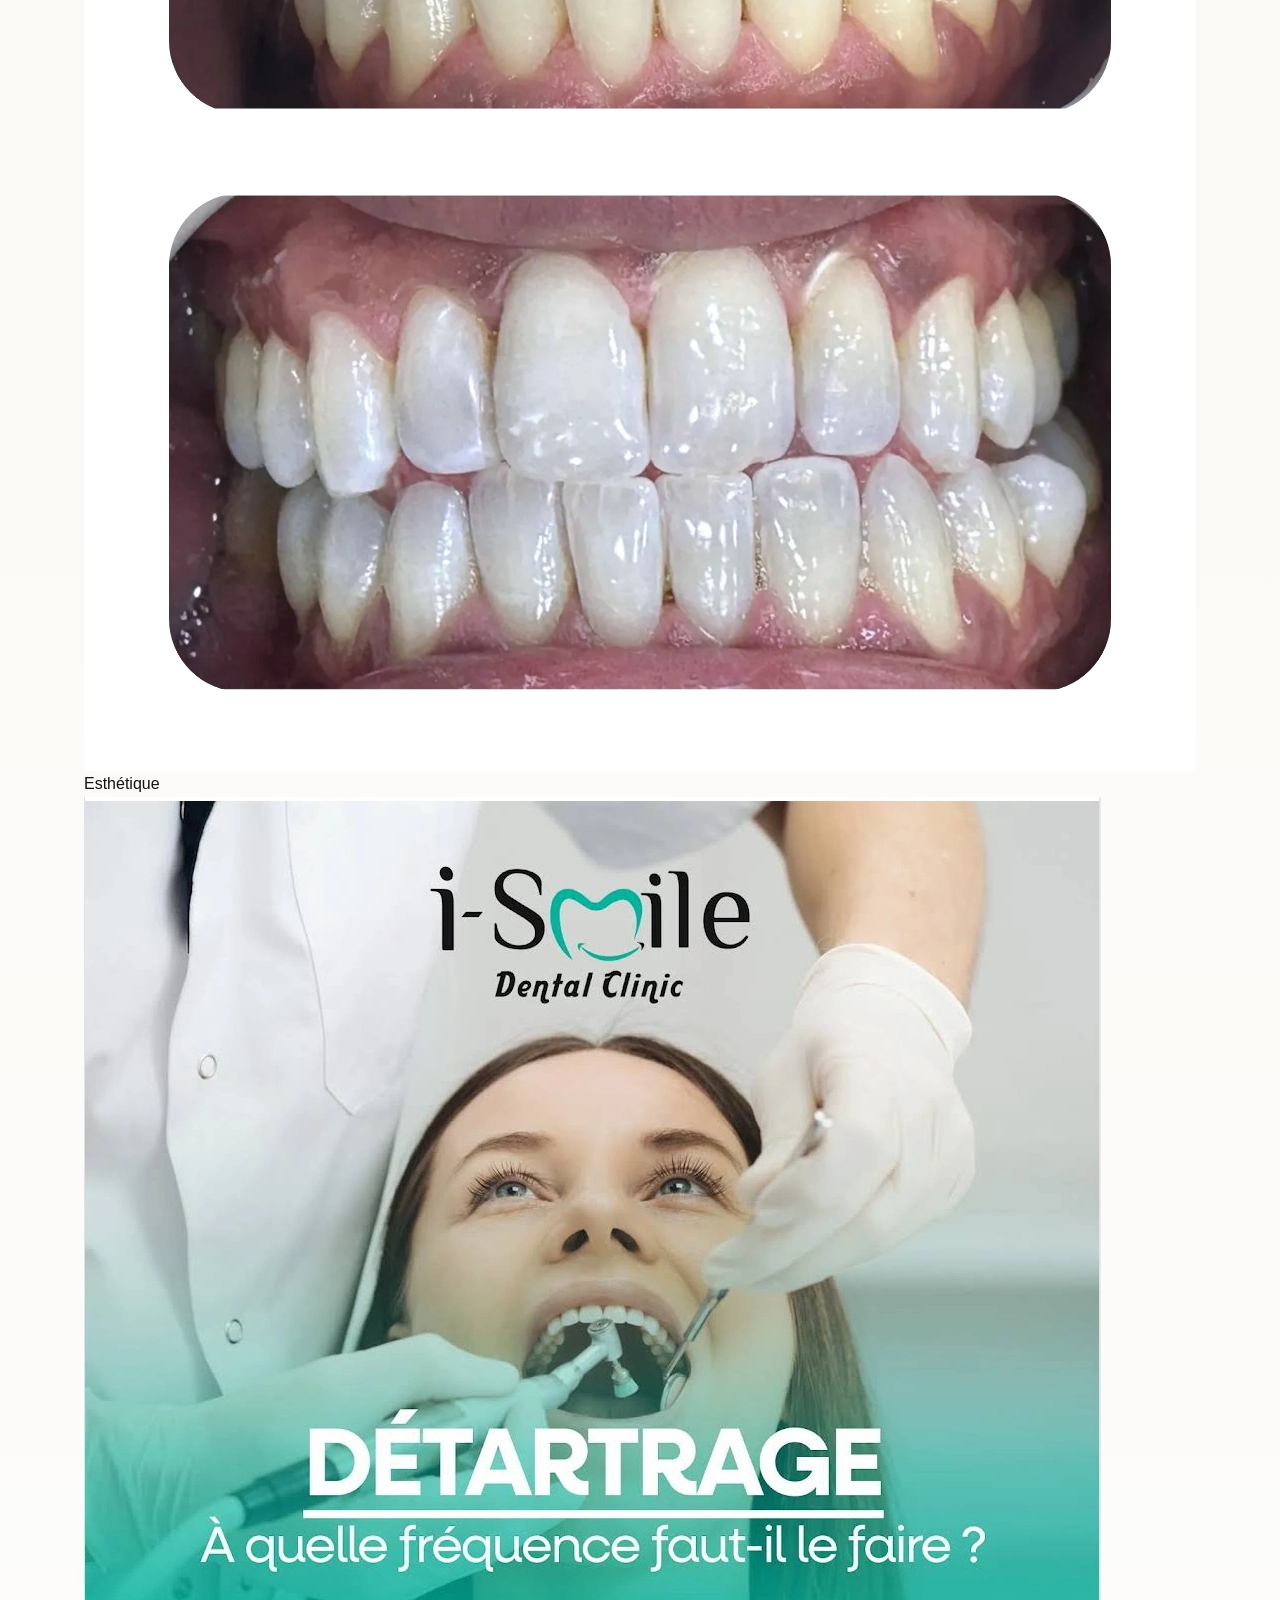
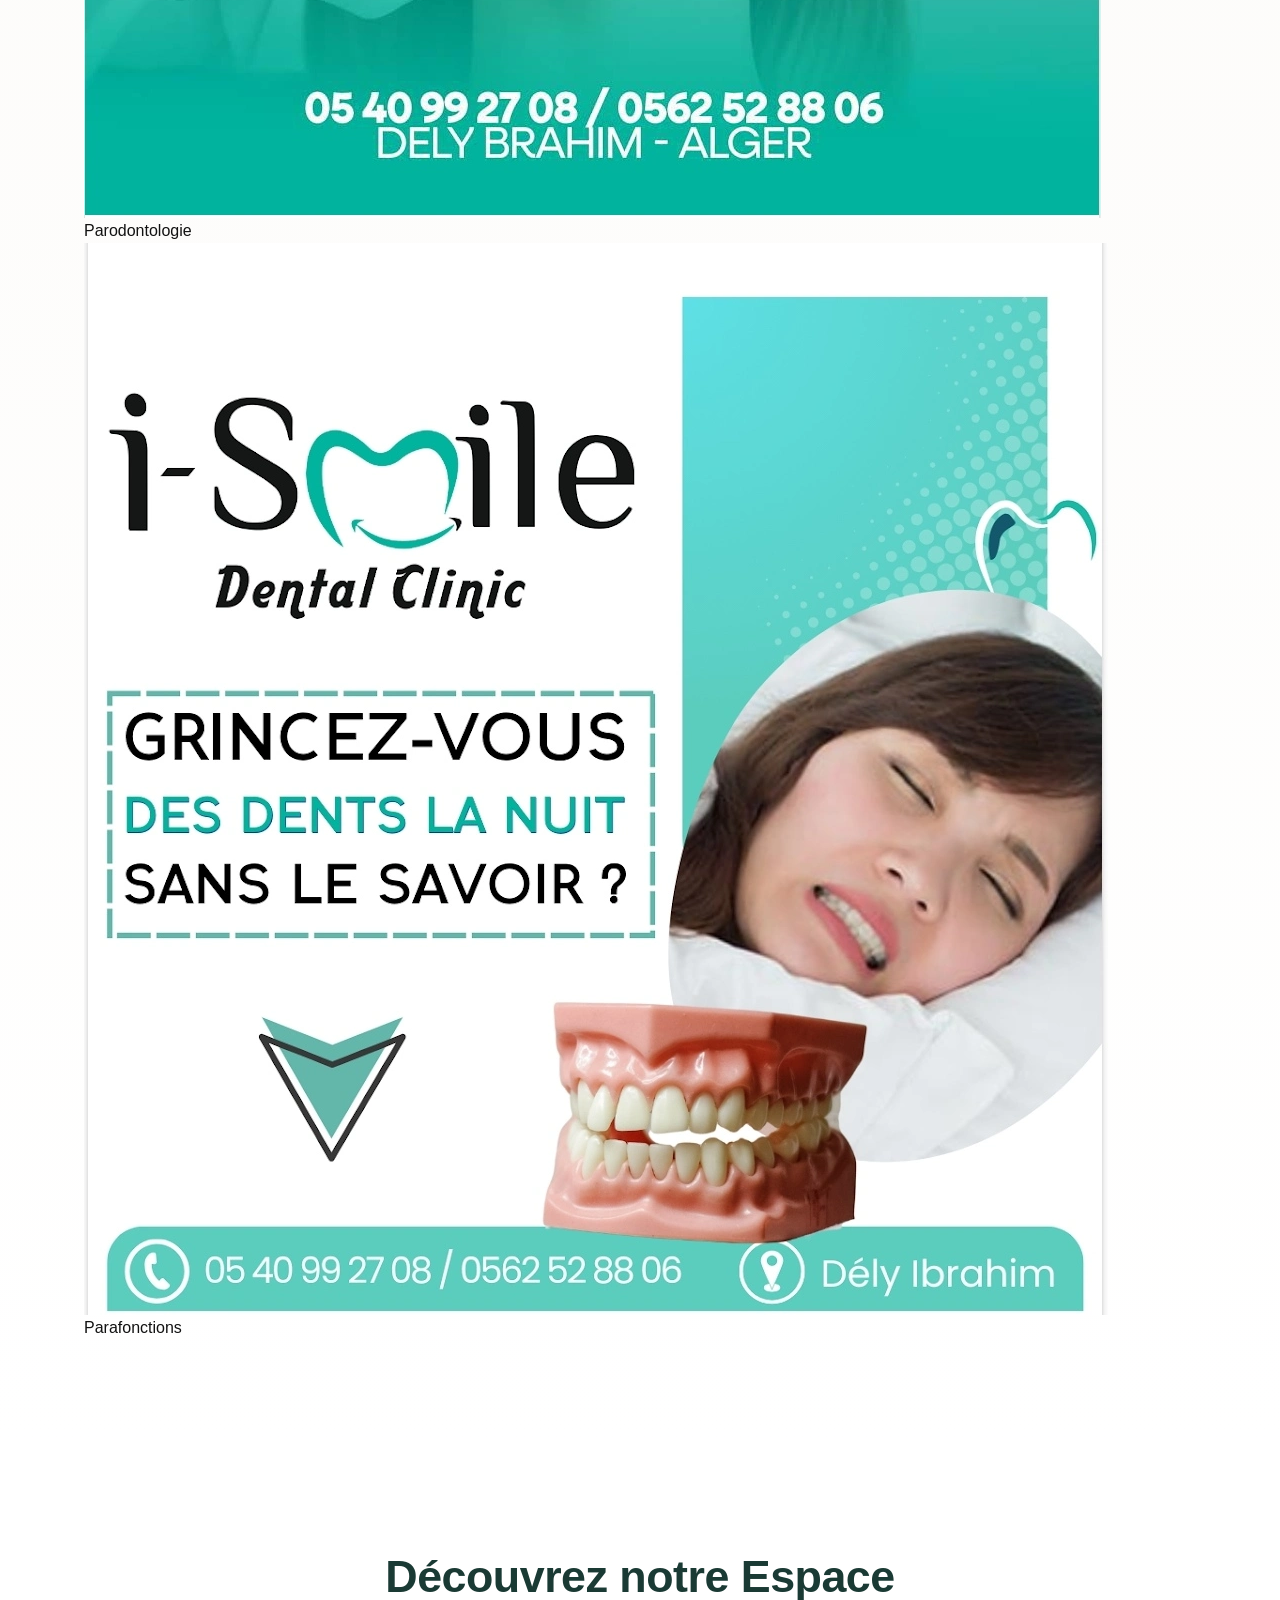
==== commit a6799f46: "Revise dental service descriptions and update gallery Updated service descriptions for dental treatm" ====
--- a/index.html
+++ b/index.html
@@ -106,7 +106,7 @@
                     </div>
                     <div class="service-premium-content">
                         <h3>Soins & Urgences</h3>
-                        <p>Il existe plusieurs types de plombages dentaires adaptés selon vos besoins : l'amalgame métallique, la résine composite esthétique ou encore la céramique durable. Le choix dépend de la localisation de la dent, de vos attentes esthétiques et de votre budget. Grâce aux techniques modernes d'anesthésie et de gestion de la douleur, l'extraction dentaire est aujourd'hui une intervention rapide, sécurisée et sans douleur.</p>
+                        <p>Traitement des caries, détartrage, extraction chirurgicale et urgences dentaires immédiates avec anesthésie moderne.</p>
                         <a href="services/soins.html" class="btn btn-primary">Découvrir</a>
                     </div>
                 </article>
@@ -120,7 +120,7 @@
                     </div>
                     <div class="service-premium-content">
                         <h3>Prothèses & Implants</h3>
-                        <p>Les implants dentaires sont une solution efficace et durable pour remplacer une ou plusieurs dents manquantes. À la Clinique Dentaire I Smile, votre dentiste à Dély Ibrahim vous offre un accompagnement complet, de la planification à la pose de l'implant. Ce soin améliore à la fois la fonction masticatoire et l'esthétique du sourire.</p>
+                        <p>Implants dentaires durables et prothèses sur mesure pour restaurer fonction masticatoire et esthétique du sourire.</p>
                         <a href="services/implants.html" class="btn btn-primary">Découvrir</a>
                     </div>
                 </article>
@@ -134,7 +134,7 @@
                     </div>
                     <div class="service-premium-content">
                         <h3>Esthétique & Facettes</h3>
-                        <p>Les facettes dentaires offrent un sourire harmonieux en corrigeant les imperfections esthétiques des dents. Retrouvez confiance et éclat grâce à une solution durable et sur mesure. Le blanchiment dentaire redonne éclat et brillance à vos dents en toute sécurité.</p>
+                        <p>Facettes céramiques et blanchiment professionnel pour un sourire éclatant, harmonieux et naturel.</p>
                         <a href="services/esthetique.html" class="btn btn-primary">Découvrir</a>
                     </div>
                 </article>
@@ -148,7 +148,7 @@
                     </div>
                     <div class="service-premium-content">
                         <h3>Parodontologie</h3>
-                        <p>Le détartrage régulier est essentiel pour prévenir les maladies des gencives, les caries et la mauvaise haleine. Nous éliminons la plaque et le tartre responsables des pathologies gingivales. Nous donnons également des conseils personnalisés afin de prolonger les effets du traitement.</p>
+                        <p>Détartrage professionnel et traitement des maladies des gencives pour une santé bucco-dentaire optimale.</p>
                         <a href="services/paro.html" class="btn btn-primary">Découvrir</a>
                     </div>
                 </article>
@@ -162,7 +162,7 @@
                     </div>
                     <div class="service-premium-content">
                         <h3>Parafonctions</h3>
-                        <p>Le bruxisme est un trouble fréquent provoquant douleurs de la mâchoire, usure dentaire et maux de tête. Nous réalisons un diagnostic précis et proposons des gouttières nocturnes ainsi que des solutions adaptées.</p>
+                        <p>Diagnostic et traitement du bruxisme avec gouttières nocturnes pour protéger vos dents et soulager la mâchoire.</p>
                         <a href="services/para.html" class="btn btn-primary">Découvrir</a>
                     </div>
                 </article>
@@ -176,26 +176,46 @@
                 <h2 class="section-title">Découvrez nos <span class="brand-highlight">Interventions</span></h2>
                 <p class="section-desc">Des soins réalisés avec précision et dévouement.</p>
             </div>
-            <div class="instagram-videos-grid">
-                <div class="instagram-video-card">
-                    <div class="video-wrapper">
-                        <video autoplay muted loop playsinline preload="metadata" class="instagram-video" tabindex="-1" aria-hidden="true" loading="lazy">
-                            <source src="doctor/urgence-instagram.mp4" type="video/mp4">
-                        </video>
-                    </div>
-                    <div class="instagram-caption">
-                        <i class="fas fa-bolt"></i> Urgences 24h/24
-                    </div>
-                </div>
-                <div class="instagram-video-card">
-                    <div class="video-wrapper">
-                        <video autoplay muted loop playsinline preload="metadata" class="instagram-video" tabindex="-1" aria-hidden="true" loading="lazy">
-                            <source src="doctor/doctor-working.mp4" type="video/mp4">
-                        </video>
-                    </div>
-                    <div class="instagram-caption">
-                        <i class="fas fa-user-md"></i> Expertise & Précision
-                    </div>
+            <div class="interventions-gallery-grid">
+                <div class="intervention-gallery-item">
+                    <img src="services/soins-gallery-1.webp" alt="Soins dentaires - traitement" loading="lazy" decoding="async">
+                    <div class="intervention-caption">Soins & Urgences</div>
+                </div>
+                <div class="intervention-gallery-item">
+                    <img src="services/soins-gallery-2.webp" alt="Soins dentaires - équipement" loading="lazy" decoding="async">
+                    <div class="intervention-caption">Équipement Moderne</div>
+                </div>
+                <div class="intervention-gallery-item">
+                    <img src="services/soins-gallery-3.webp" alt="Soins dentaires - cabinet" loading="lazy" decoding="async">
+                    <div class="intervention-caption">Cabinet Confortable</div>
+                </div>
+                <div class="intervention-gallery-item">
+                    <img src="services/implants-gallery-1.webp" alt="Implants dentaires" loading="lazy" decoding="async">
+                    <div class="intervention-caption">Implants</div>
+                </div>
+                <div class="intervention-gallery-item">
+                    <img src="services/implants-gallery-2.webp" alt="Prothèses dentaires" loading="lazy" decoding="async">
+                    <div class="intervention-caption">Prothèses</div>
+                </div>
+                <div class="intervention-gallery-item">
+                    <img src="services/esthetique-gallery-1.webp" alt="Facettes dentaires" loading="lazy" decoding="async">
+                    <div class="intervention-caption">Facettes</div>
+                </div>
+                <div class="intervention-gallery-item">
+                    <img src="services/esthetique-gallery-2.webp" alt="Blanchiment dentaire" loading="lazy" decoding="async">
+                    <div class="intervention-caption">Blanchiment</div>
+                </div>
+                <div class="intervention-gallery-item">
+                    <img src="services/esthetique-gallery-3.webp" alt="Esthétique du sourire" loading="lazy" decoding="async">
+                    <div class="intervention-caption">Esthétique</div>
+                </div>
+                <div class="intervention-gallery-item">
+                    <img src="services/paro-gallery-1.webp" alt="Détartrage dentaire" loading="lazy" decoding="async">
+                    <div class="intervention-caption">Parodontologie</div>
+                </div>
+                <div class="intervention-gallery-item">
+                    <img src="services/para-gallery-1.webp" alt="Gouttières nocturnes" loading="lazy" decoding="async">
+                    <div class="intervention-caption">Parafonctions</div>
                 </div>
             </div>
         </div>
@@ -389,7 +409,7 @@
 <footer class="site-footer">
     <div class="container">
         <div class="footer-content">
-            <p class="footer-credit">Designed & Developed by <a href="https://gategith.github.io/portfolio/" target="_blank" rel="noopener noreferrer" aria-label="Portfolio de REBAS IFILS">REBAS IFILS</a></p>
+            <p class="footer-credit">Website crafted by <a href="https://gategith.github.io/portfolio/" target="_blank" rel="noopener noreferrer" aria-label="Portfolio de REBAS IFILS">REBAS IFILS</a></p>
             <p class="footer-tagline">Digital Experiences</p>
         </div>
     </div>
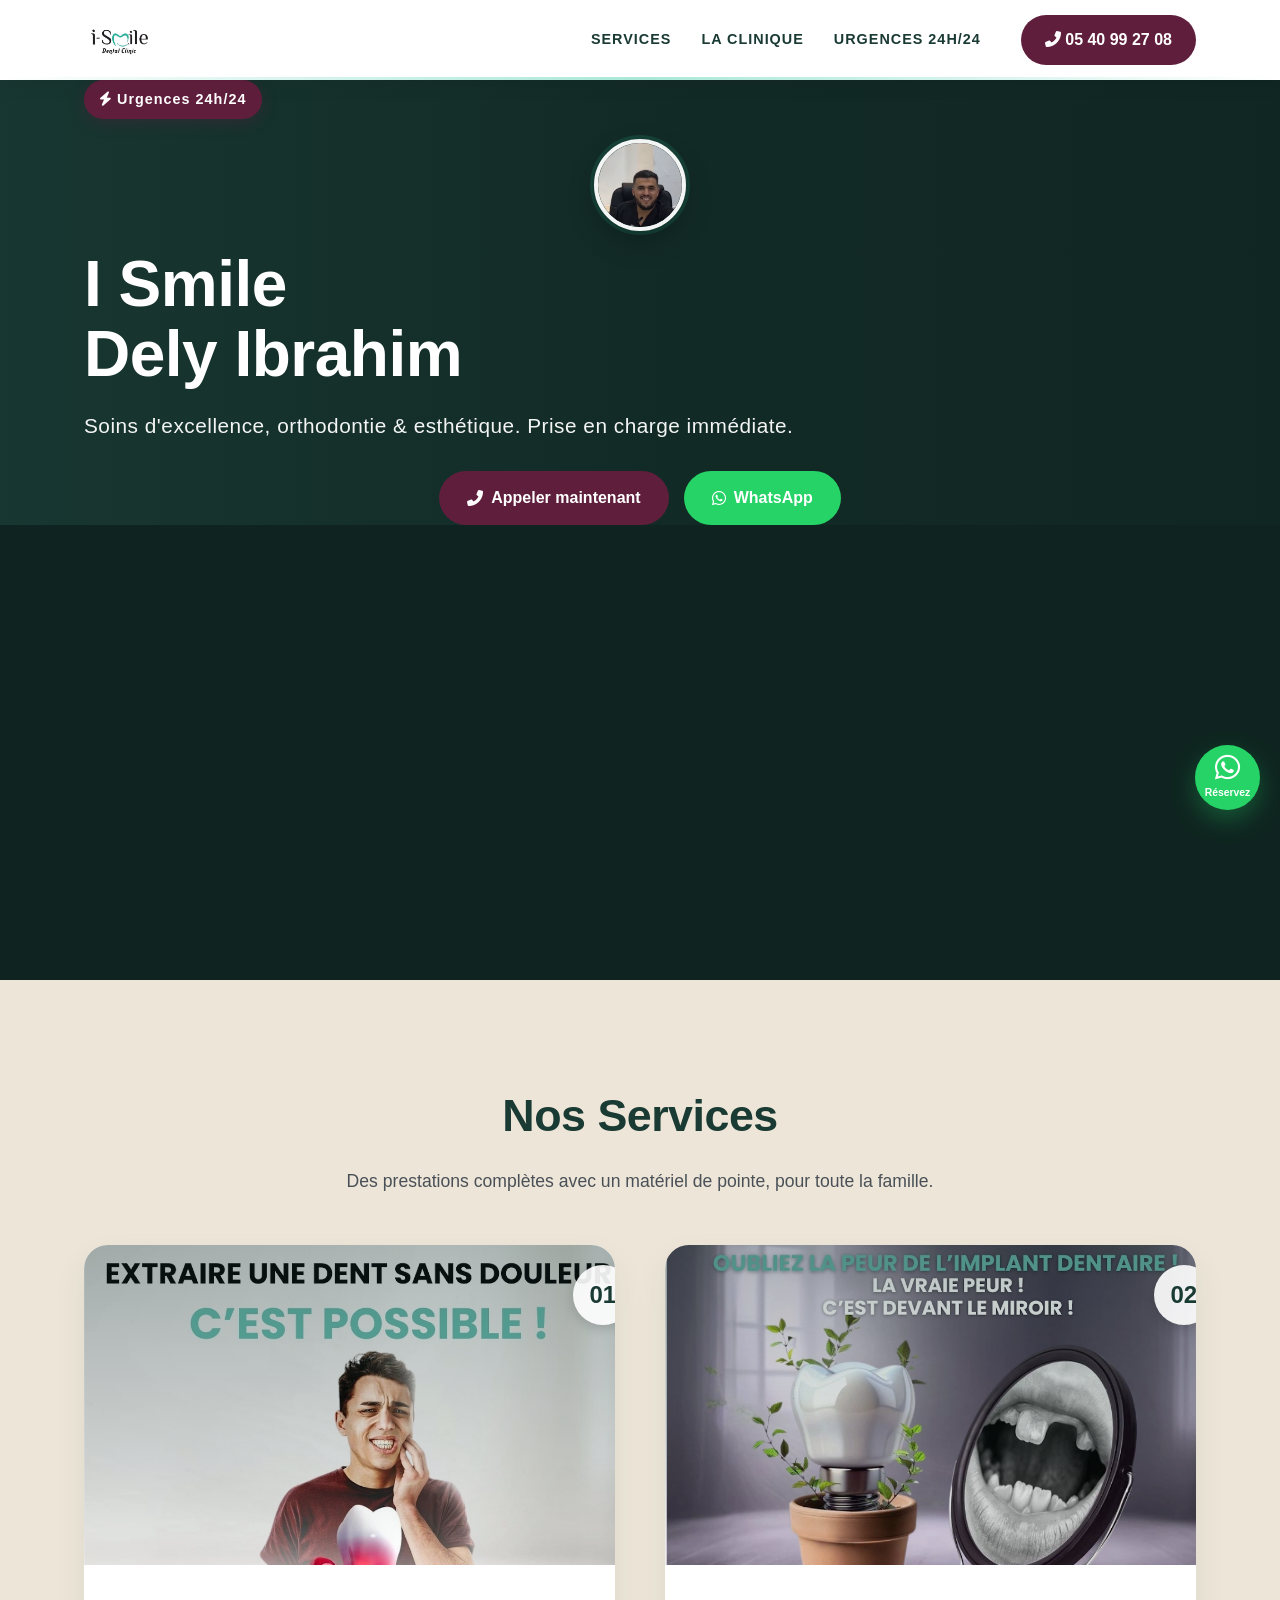
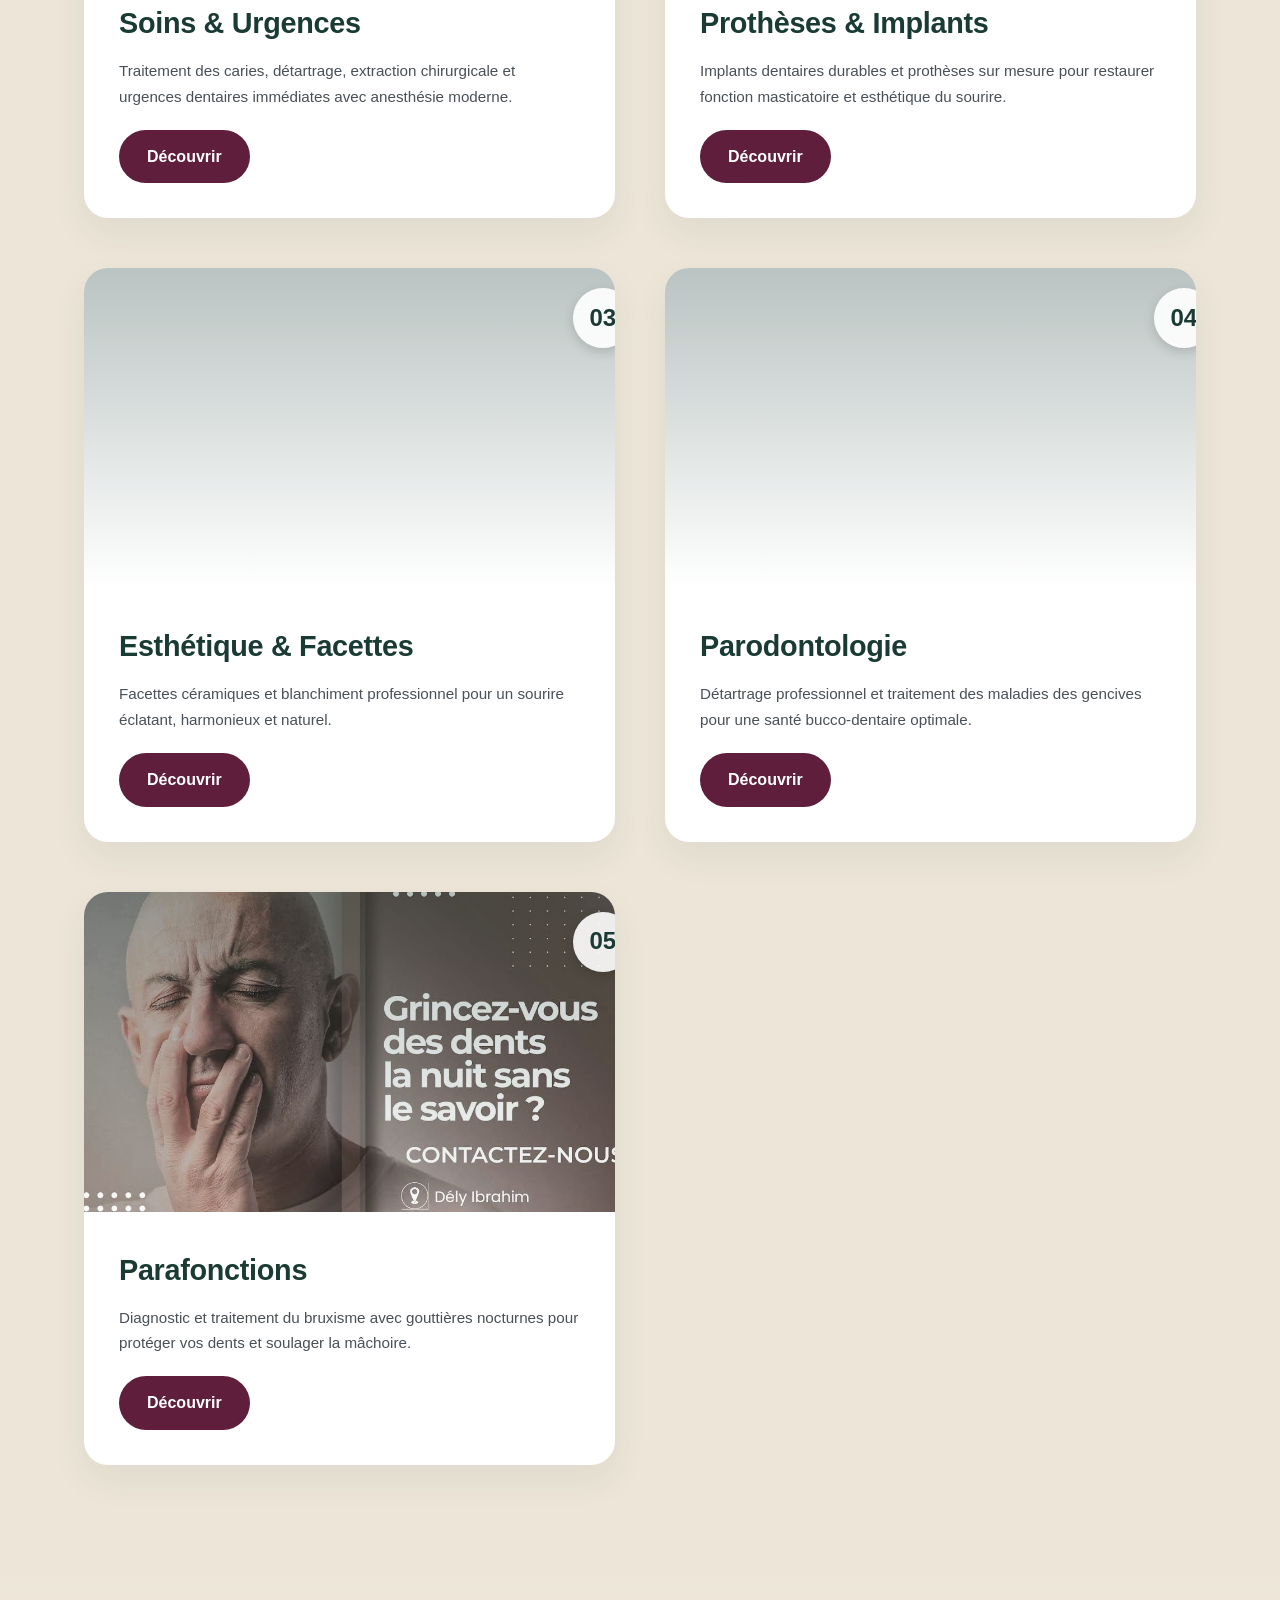
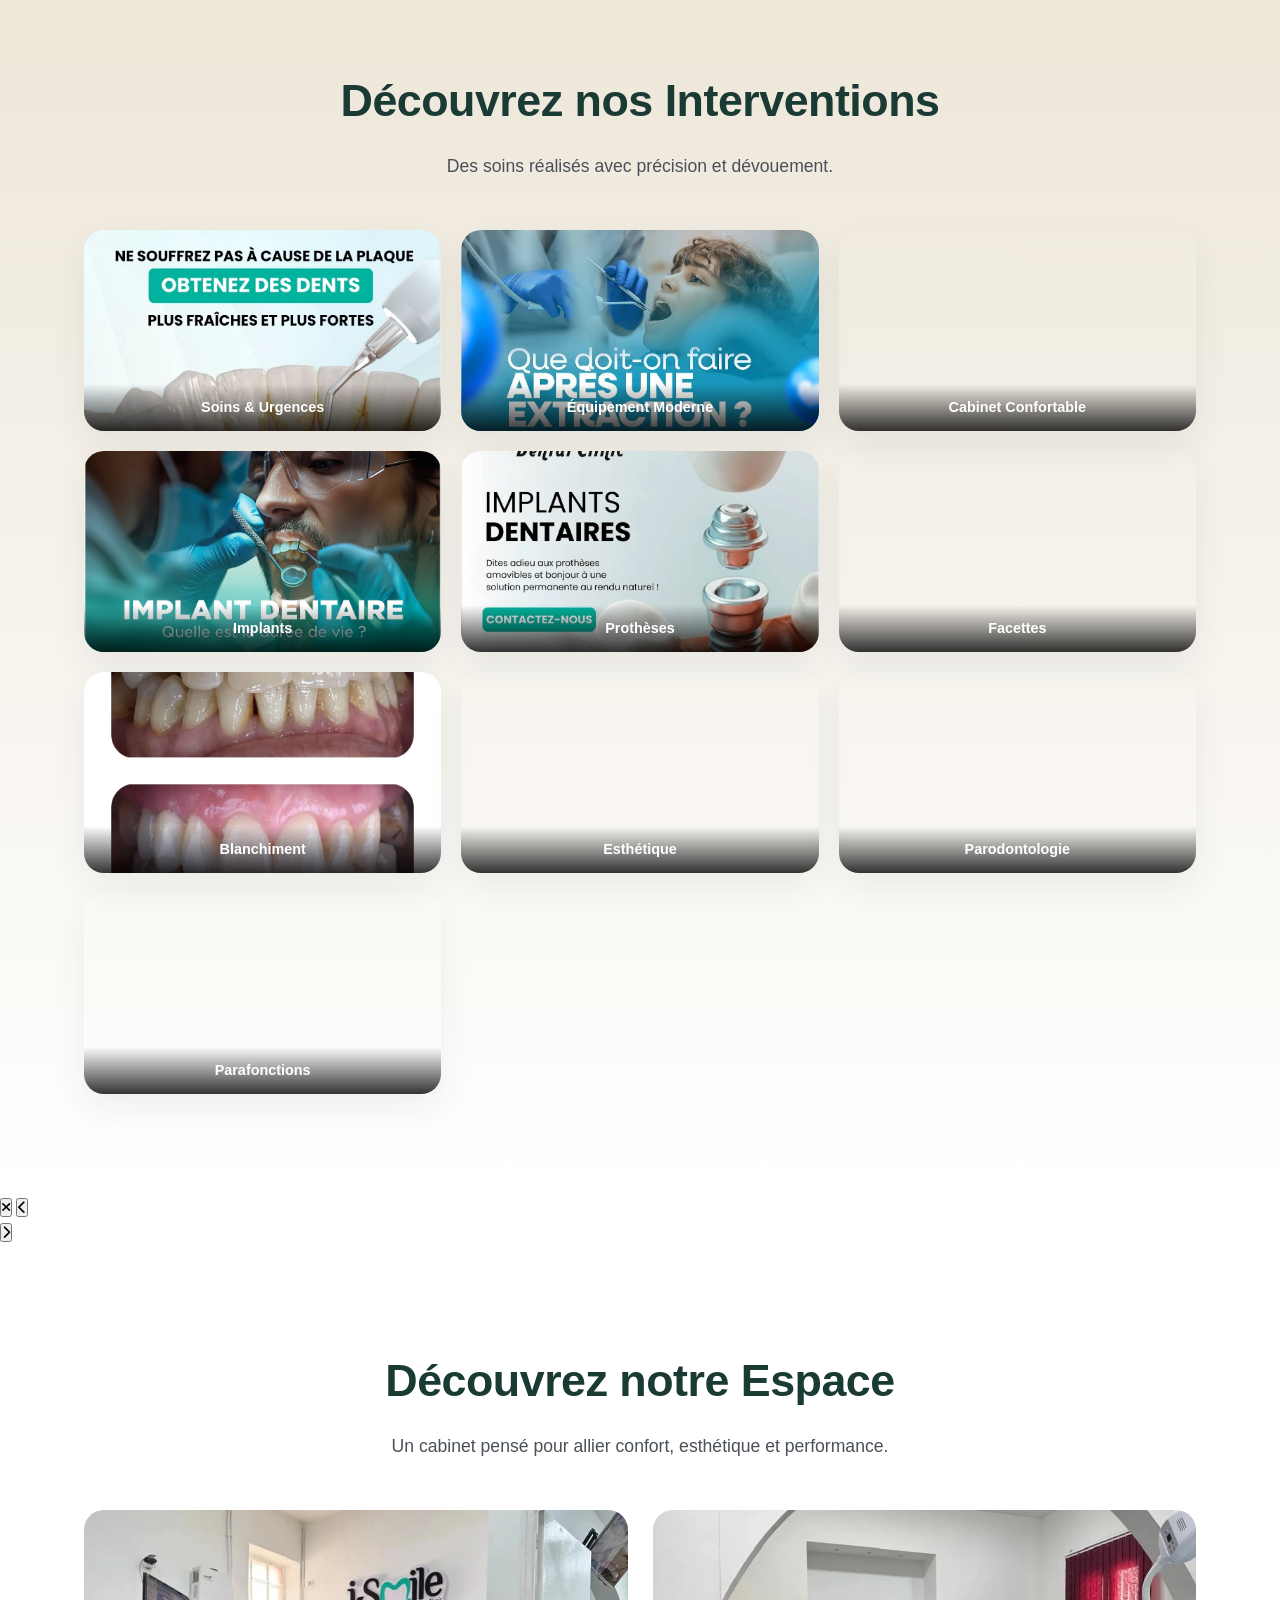
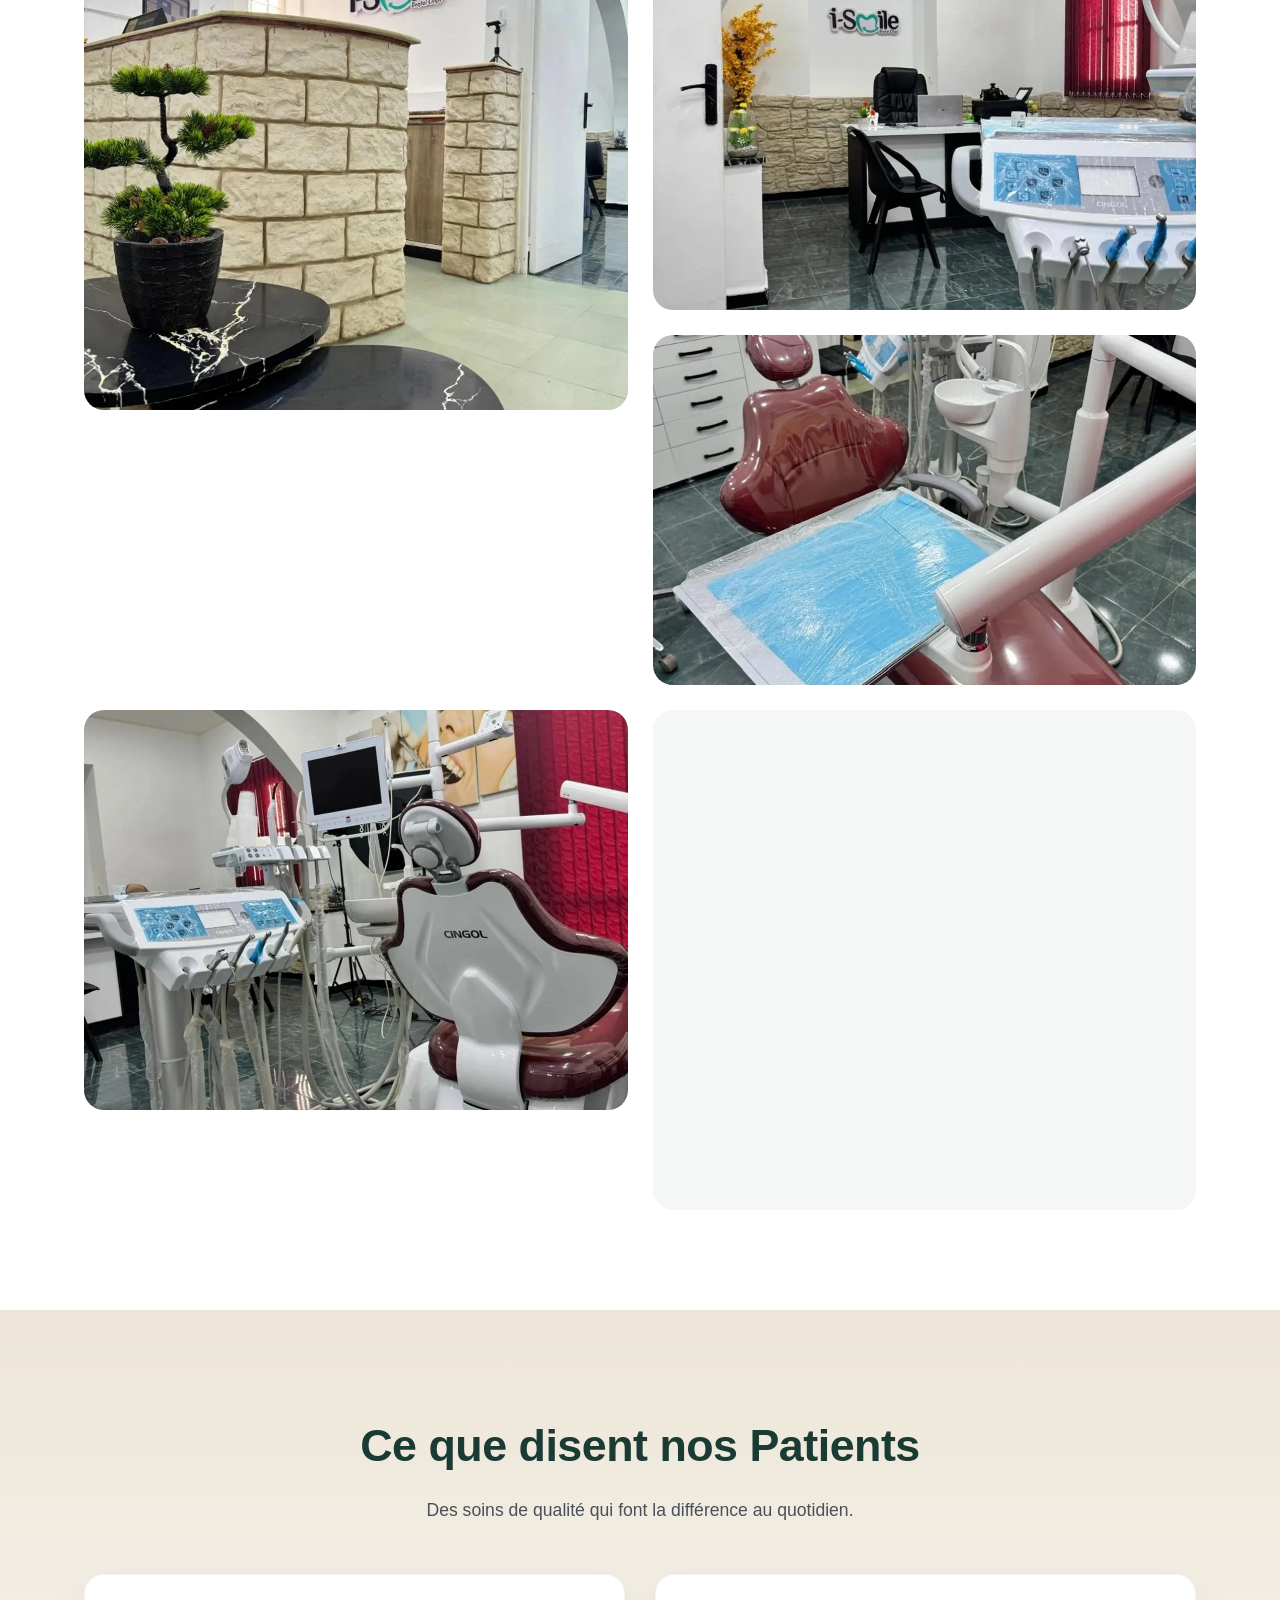
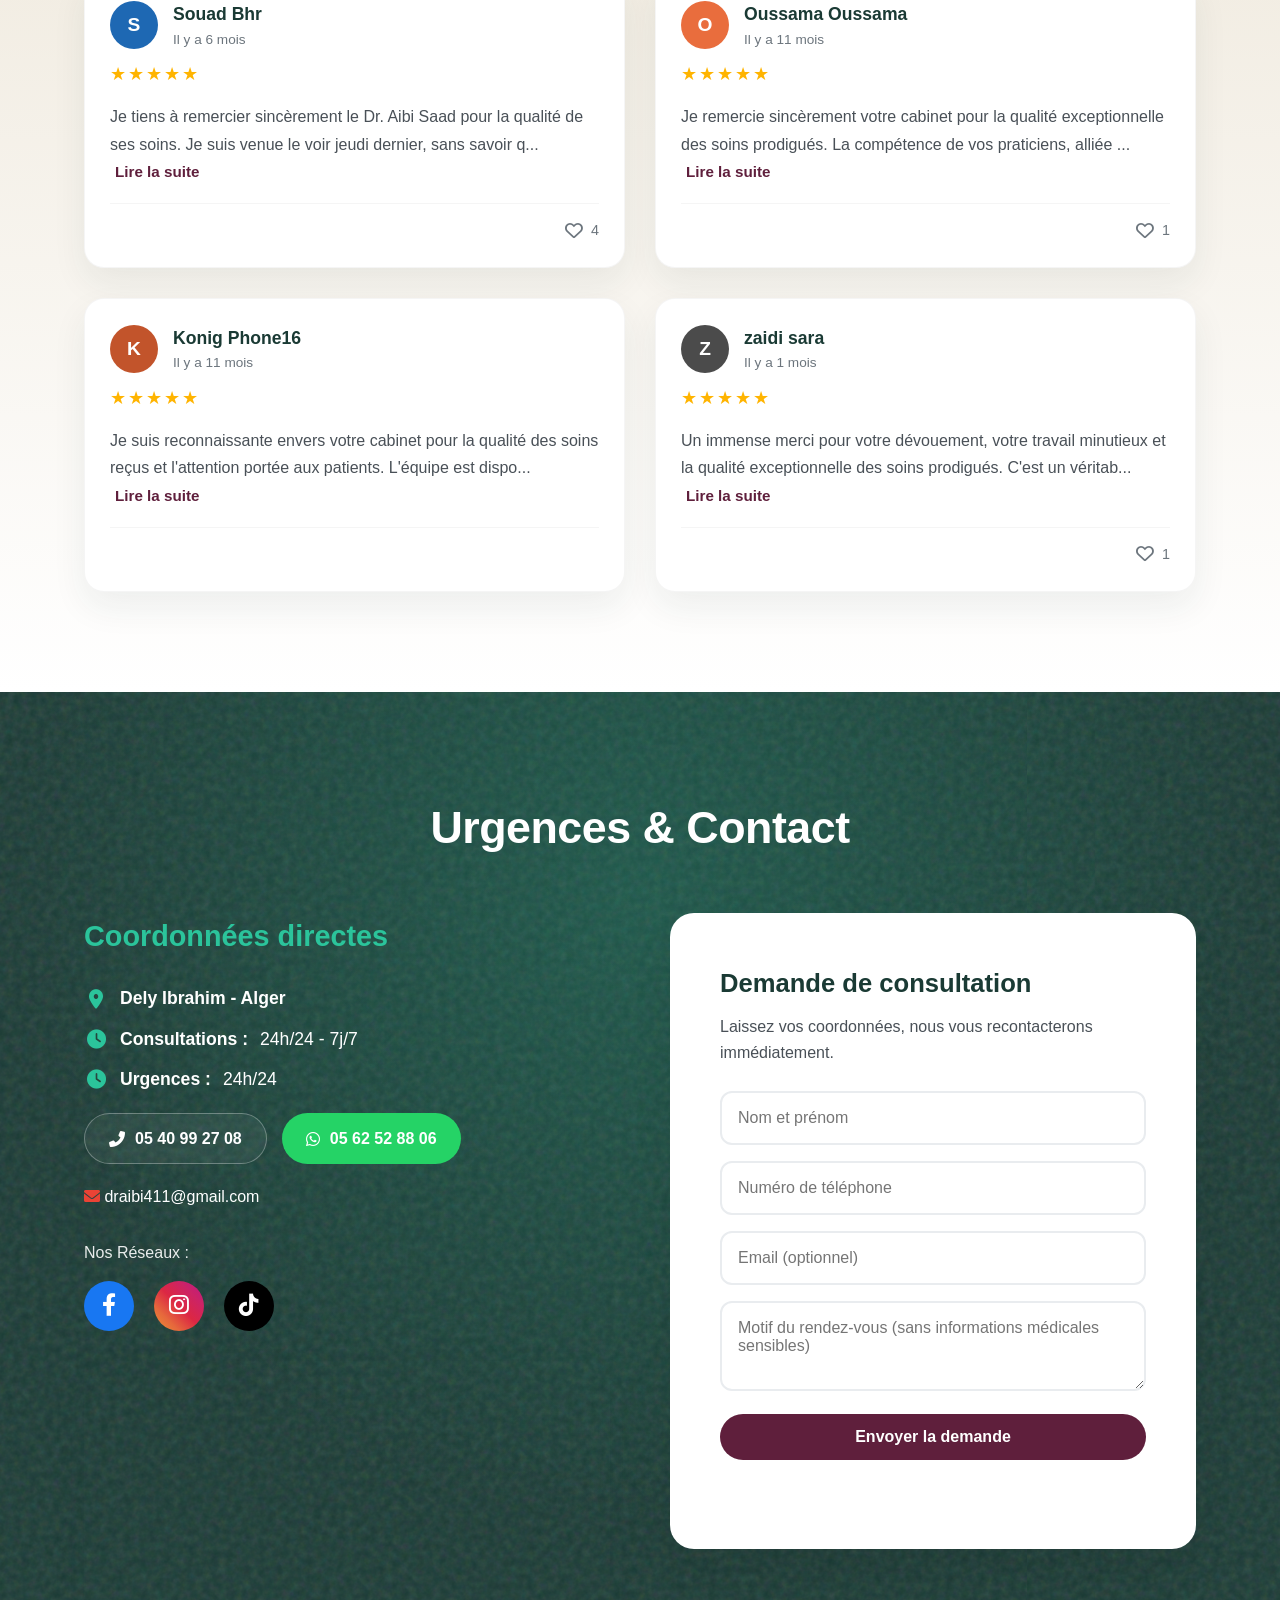
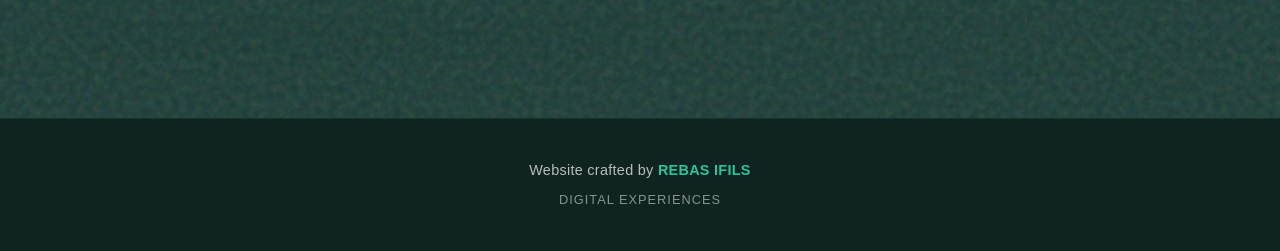
==== commit 97451b5c: "Implement lightbox modal for gallery images Added a lightbox modal for image viewing in the gallery " ====
--- a/index.html
+++ b/index.html
@@ -170,56 +170,74 @@
         </div>
     </section>
 
-    <section id="interventions" class="section-padding bg-gradient-soft">
+        <section id="interventions" class="section-padding bg-gradient-soft">
         <div class="container">
             <div class="section-header">
                 <h2 class="section-title">Découvrez nos <span class="brand-highlight">Interventions</span></h2>
                 <p class="section-desc">Des soins réalisés avec précision et dévouement.</p>
             </div>
             <div class="interventions-gallery-grid">
-                <div class="intervention-gallery-item">
+                <div class="intervention-gallery-item" data-index="0">
                     <img src="services/soins-gallery-1.webp" alt="Soins dentaires - traitement" loading="lazy" decoding="async">
                     <div class="intervention-caption">Soins & Urgences</div>
                 </div>
-                <div class="intervention-gallery-item">
+                <div class="intervention-gallery-item" data-index="1">
                     <img src="services/soins-gallery-2.webp" alt="Soins dentaires - équipement" loading="lazy" decoding="async">
                     <div class="intervention-caption">Équipement Moderne</div>
                 </div>
-                <div class="intervention-gallery-item">
+                <div class="intervention-gallery-item" data-index="2">
                     <img src="services/soins-gallery-3.webp" alt="Soins dentaires - cabinet" loading="lazy" decoding="async">
                     <div class="intervention-caption">Cabinet Confortable</div>
                 </div>
-                <div class="intervention-gallery-item">
+                <div class="intervention-gallery-item" data-index="3">
                     <img src="services/implants-gallery-1.webp" alt="Implants dentaires" loading="lazy" decoding="async">
                     <div class="intervention-caption">Implants</div>
                 </div>
-                <div class="intervention-gallery-item">
+                <div class="intervention-gallery-item" data-index="4">
                     <img src="services/implants-gallery-2.webp" alt="Prothèses dentaires" loading="lazy" decoding="async">
                     <div class="intervention-caption">Prothèses</div>
                 </div>
-                <div class="intervention-gallery-item">
+                <div class="intervention-gallery-item" data-index="5">
                     <img src="services/esthetique-gallery-1.webp" alt="Facettes dentaires" loading="lazy" decoding="async">
                     <div class="intervention-caption">Facettes</div>
                 </div>
-                <div class="intervention-gallery-item">
+                <div class="intervention-gallery-item" data-index="6">
                     <img src="services/esthetique-gallery-2.webp" alt="Blanchiment dentaire" loading="lazy" decoding="async">
                     <div class="intervention-caption">Blanchiment</div>
                 </div>
-                <div class="intervention-gallery-item">
+                <div class="intervention-gallery-item" data-index="7">
                     <img src="services/esthetique-gallery-3.webp" alt="Esthétique du sourire" loading="lazy" decoding="async">
                     <div class="intervention-caption">Esthétique</div>
                 </div>
-                <div class="intervention-gallery-item">
+                <div class="intervention-gallery-item" data-index="8">
                     <img src="services/paro-gallery-1.webp" alt="Détartrage dentaire" loading="lazy" decoding="async">
                     <div class="intervention-caption">Parodontologie</div>
                 </div>
-                <div class="intervention-gallery-item">
+                <div class="intervention-gallery-item" data-index="9">
                     <img src="services/para-gallery-1.webp" alt="Gouttières nocturnes" loading="lazy" decoding="async">
                     <div class="intervention-caption">Parafonctions</div>
                 </div>
             </div>
         </div>
     </section>
+
+    <!-- Lightbox Modal -->
+    <div class="lightbox-modal" id="lightboxModal" aria-hidden="true" role="dialog" aria-label="Visionneuse d'image">
+        <div class="lightbox-backdrop"></div>
+        <div class="lightbox-content">
+            <button class="lightbox-close" id="lightboxClose" aria-label="Fermer la visionneuse">
+                <i class="fas fa-times"></i>
+            </button>
+            <button class="lightbox-nav lightbox-prev" id="lightboxPrev" aria-label="Image précédente">
+                <i class="fas fa-chevron-left"></i>
+            </button>
+            <img src="" alt="" class="lightbox-image" id="lightboxImage">
+            <button class="lightbox-nav lightbox-next" id="lightboxNext" aria-label="Image suivante">
+                <i class="fas fa-chevron-right"></i>
+            </button>
+            <div class="lightbox-caption" id="lightboxCaption"></div>
+        </div>
+    </div>
 
     <section id="gallery" class="section-padding bg-white">
         <div class="container">
--- a/styles.css
+++ b/styles.css
@@ -1483,3 +1483,352 @@
         max-height: 500px;
     }
 }
+/* === HERO VIDEO SECTION - FIXED === */
+.hero-video-section {
+    position: relative;
+    min-height: 100svh;
+    overflow: hidden;
+    background: var(--marble-dark);
+}
+
+.video-container {
+    position: relative;
+    width: 100%;
+    height: 100%;
+    display: flex;
+    align-items: center;
+    justify-content: center;
+}
+
+.video-wrapper {
+    position: absolute;
+    inset: 0;
+    width: 100%;
+    height: 100%;
+    overflow: hidden;
+}
+
+.bg-video {
+    position: absolute;
+    top: 0;
+    left: 0;
+    width: 100%;
+    height: 100%;
+    object-fit: cover;
+    object-position: center;
+    z-index: 0;
+}
+
+/* === INTERVENTIONS GALLERY GRID === */
+.interventions-gallery-grid {
+    display: grid;
+    grid-template-columns: repeat(2, 1fr);
+    gap: 20px;
+}
+
+.intervention-gallery-item {
+    position: relative;
+    aspect-ratio: 16 / 9;
+    overflow: hidden;
+    border-radius: var(--radius-md);
+    box-shadow: var(--shadow-soft);
+}
+
+.intervention-gallery-item img {
+    width: 100%;
+    height: 100%;
+    object-fit: cover;
+    transition: transform 0.6s ease;
+}
+
+.intervention-gallery-item:hover img {
+    transform: scale(1.05);
+}
+
+.intervention-caption {
+    position: absolute;
+    bottom: 0;
+    left: 0;
+    right: 0;
+    background: linear-gradient(to top, rgba(0, 0, 0, 0.8), transparent);
+    color: var(--white);
+    padding: 12px 16px;
+    font-size: 0.9rem;
+    font-weight: 600;
+    text-align: center;
+}
+
+/* === SERVICE CARDS - SIMPLIFIED === */
+.service-premium-card {
+    background: var(--white);
+    border-radius: var(--radius-lg);
+    overflow: hidden;
+    box-shadow: var(--shadow-soft);
+    transition: box-shadow var(--transition-slow), transform var(--transition-slow);
+}
+
+.service-premium-card:hover {
+    box-shadow: var(--shadow-hover);
+    transform: translateY(-4px);
+}
+
+.service-premium-cover {
+    position: relative;
+    aspect-ratio: 16 / 9;
+    overflow: hidden;
+}
+
+.service-premium-cover img {
+    width: 100%;
+    height: 100%;
+    object-fit: cover;
+    transition: transform 0.6s ease;
+}
+
+.service-premium-card:hover .service-premium-cover img {
+    transform: scale(1.05);
+}
+
+.service-premium-overlay {
+    position: absolute;
+    inset: 0;
+    background: linear-gradient(to bottom, rgba(26, 58, 52, 0.3), transparent);
+    display: flex;
+    align-items: flex-start;
+    justify-content: flex-end;
+    padding: 20px;
+}
+
+.service-number {
+    background: rgba(255, 255, 255, 0.9);
+    color: var(--marble-green);
+    font-size: 1.5rem;
+    font-weight: 700;
+    width: 60px;
+    height: 60px;
+    border-radius: 50%;
+    display: flex;
+    align-items: center;
+    justify-content: center;
+    box-shadow: 0 4px 12px rgba(0, 0, 0, 0.15);
+}
+
+.service-premium-content {
+    padding: clamp(25px, 4vw, 35px);
+}
+
+.service-premium-content h3 {
+    font-size: clamp(1.4rem, 2.5vw, 1.8rem);
+    color: var(--marble-green);
+    margin-bottom: 12px;
+    font-weight: 700;
+    letter-spacing: -0.3px;
+}
+
+.service-premium-content p {
+    font-size: 0.95rem;
+    color: var(--grey-text);
+    line-height: 1.7;
+    margin-bottom: 20px;
+}
+
+/* === MEDIA QUERIES UPDATED === */
+@media (min-width: 768px) {
+    .interventions-gallery-grid {
+        grid-template-columns: repeat(3, 1fr);
+    }
+
+    .services-premium-grid {
+        grid-template-columns: repeat(2, 1fr);
+        gap: 50px;
+    }
+}
+
+@media (max-width: 767px) {
+    .interventions-gallery-grid {
+        grid-template-columns: 1fr;
+    }
+
+    .service-premium-cover {
+        aspect-ratio: 4 / 3;
+    }
+}
+/* === SERVICE PAGES STYLES === */
+.service-hero {
+    position: relative;
+    height: clamp(350px, 50vw, 500px);
+    overflow: hidden;
+    display: flex;
+    align-items: center;
+    justify-content: center;
+}
+
+.service-hero-image {
+    position: absolute;
+    inset: 0;
+    width: 100%;
+    height: 100%;
+}
+
+.service-hero-image img {
+    width: 100%;
+    height: 100%;
+    object-fit: cover;
+    object-position: center;
+}
+
+.service-hero-overlay {
+    position: absolute;
+    inset: 0;
+    background: linear-gradient(to bottom, rgba(26, 58, 52, 0.7), rgba(26, 58, 52, 0.4));
+    z-index: 1;
+}
+
+.service-hero-content {
+    position: relative;
+    z-index: 2;
+    text-align: center;
+    max-width: 800px;
+    padding: 0 20px;
+}
+
+.service-hero-content h1 {
+    font-size: clamp(2rem, 5vw, 3.5rem);
+    line-height: 1.1;
+    margin-bottom: 15px;
+    font-weight: 700;
+}
+
+.service-hero-subtitle {
+    font-size: clamp(1rem, 2vw, 1.3rem);
+    font-weight: 300;
+    opacity: 0.95;
+    line-height: 1.5;
+}
+
+.service-detail-content {
+    max-width: 800px;
+    margin: 0 auto;
+}
+
+.service-detail-content h2 {
+    font-size: clamp(1.5rem, 3vw, 2.2rem);
+    color: var(--marble-green);
+    margin-bottom: 25px;
+    font-weight: 700;
+}
+
+.service-detail-content p {
+    font-size: 1.05rem;
+    color: var(--grey-text);
+    line-height: 1.8;
+    margin-bottom: 20px;
+}
+
+.service-trust-box {
+    background: var(--stone-cream);
+    padding: 30px;
+    border-radius: var(--radius-lg);
+    margin-top: 40px;
+    border-left: 4px solid var(--teal);
+}
+
+.service-trust-box h3 {
+    color: var(--marble-green);
+    font-size: 1.4rem;
+    margin-bottom: 15px;
+    font-weight: 700;
+}
+
+.service-trust-box p {
+    color: var(--marble-green);
+    margin: 0;
+    line-height: 1.7;
+}
+
+.service-trust-box strong {
+    color: var(--burgundy);
+    display: block;
+    margin-bottom: 10px;
+    font-size: 1.1rem;
+}
+
+.service-gallery-grid {
+    display: grid;
+    grid-template-columns: 1fr;
+    gap: 20px;
+}
+
+.service-gallery-item {
+    position: relative;
+    aspect-ratio: 16 / 9;
+    overflow: hidden;
+    border-radius: var(--radius-md);
+    box-shadow: var(--shadow-soft);
+}
+
+.service-gallery-item img {
+    width: 100%;
+    height: 100%;
+    object-fit: cover;
+    transition: transform 0.6s ease;
+}
+
+.service-gallery-item:hover img {
+    transform: scale(1.05);
+}
+
+.cta-section {
+    text-align: center;
+    max-width: 700px;
+    margin: 0 auto;
+}
+
+.cta-section h2 {
+    font-size: clamp(1.8rem, 4vw, 2.5rem);
+    margin-bottom: 15px;
+    font-weight: 700;
+}
+
+.cta-buttons {
+    display: flex;
+    gap: 15px;
+    justify-content: center;
+    flex-wrap: wrap;
+    margin-top: 30px;
+}
+
+.opacity-70 {
+    opacity: 0.7;
+}
+
+@media (min-width: 768px) {
+    .service-gallery-grid {
+        grid-template-columns: repeat(2, 1fr);
+    }
+
+    .cta-buttons {
+        gap: 20px;
+    }
+}
+
+@media (min-width: 1024px) {
+    .service-gallery-grid {
+        grid-template-columns: repeat(3, 1fr);
+    }
+}
+
+@media (max-width: 767px) {
+    .service-gallery-item {
+        aspect-ratio: 4 / 3;
+    }
+
+    .cta-buttons {
+        flex-direction: column;
+        align-items: stretch;
+    }
+
+    .btn {
+        justify-content: center;
+    }
+}
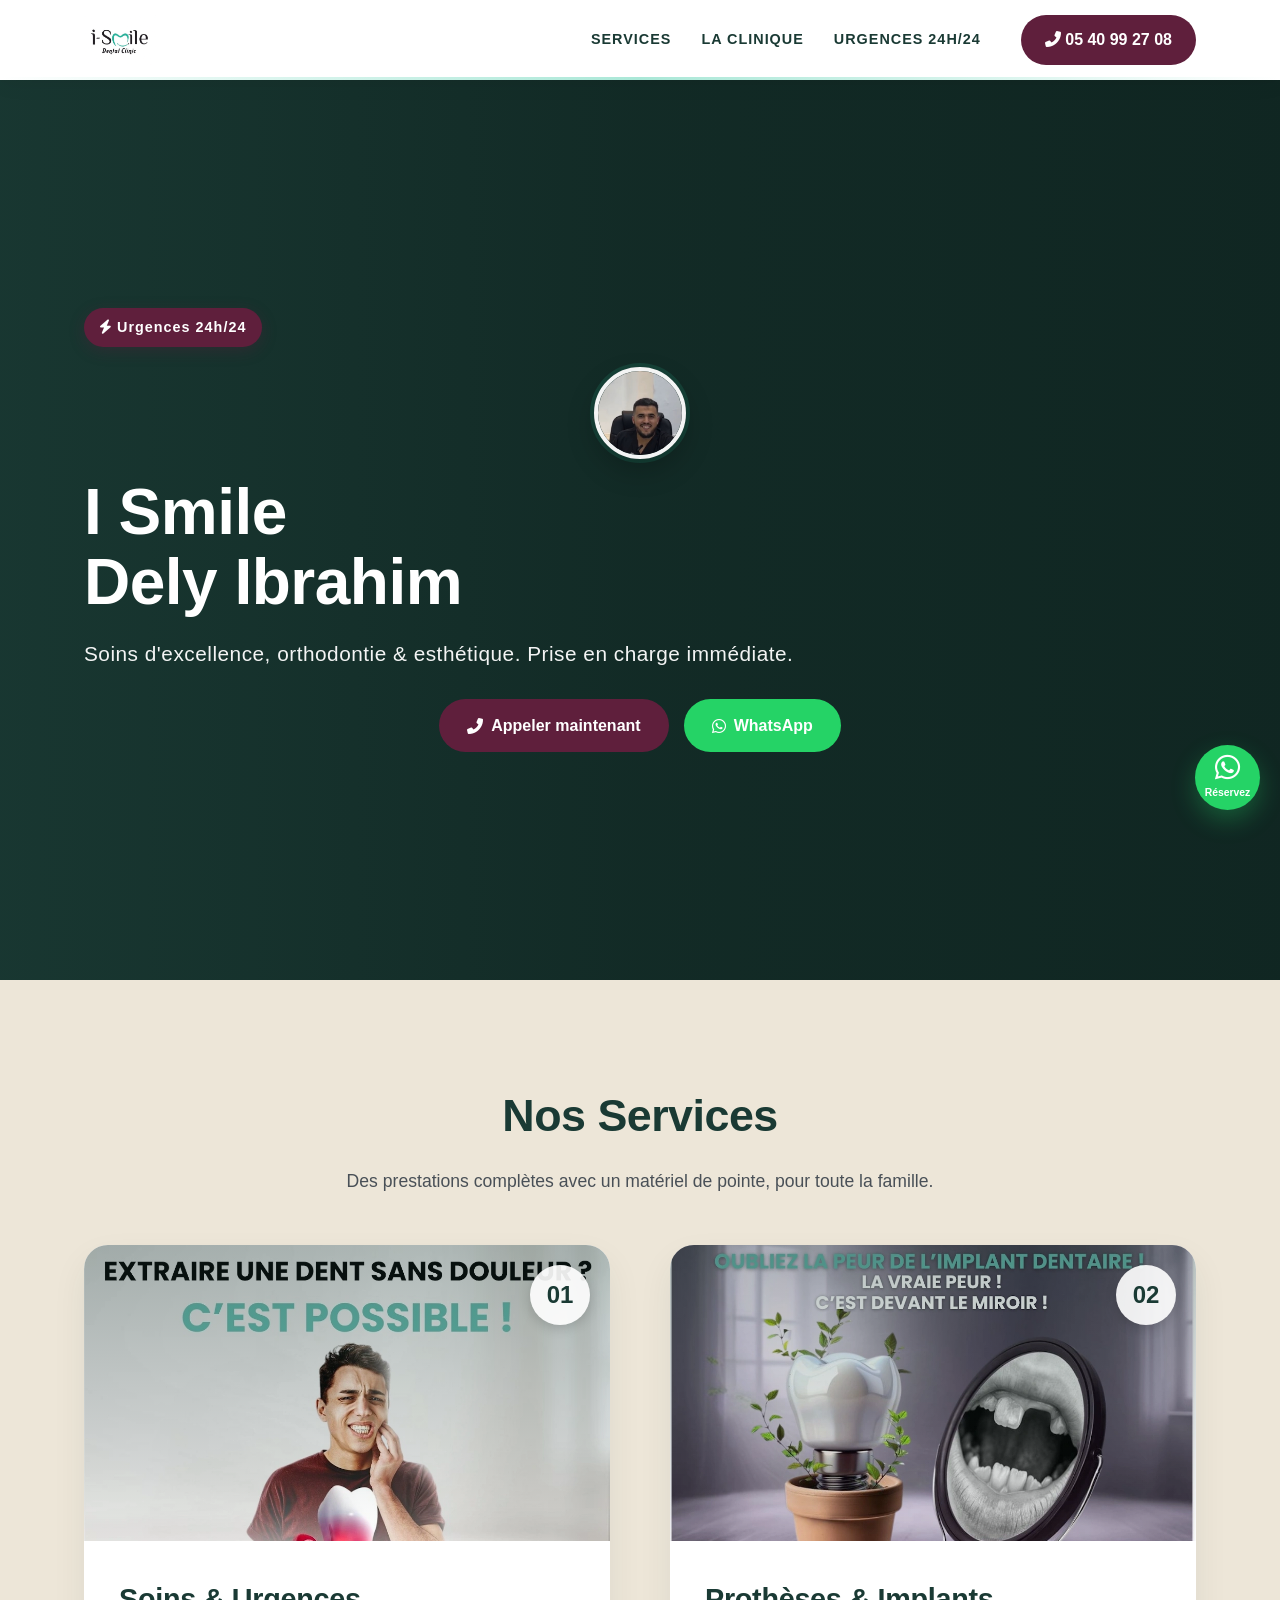
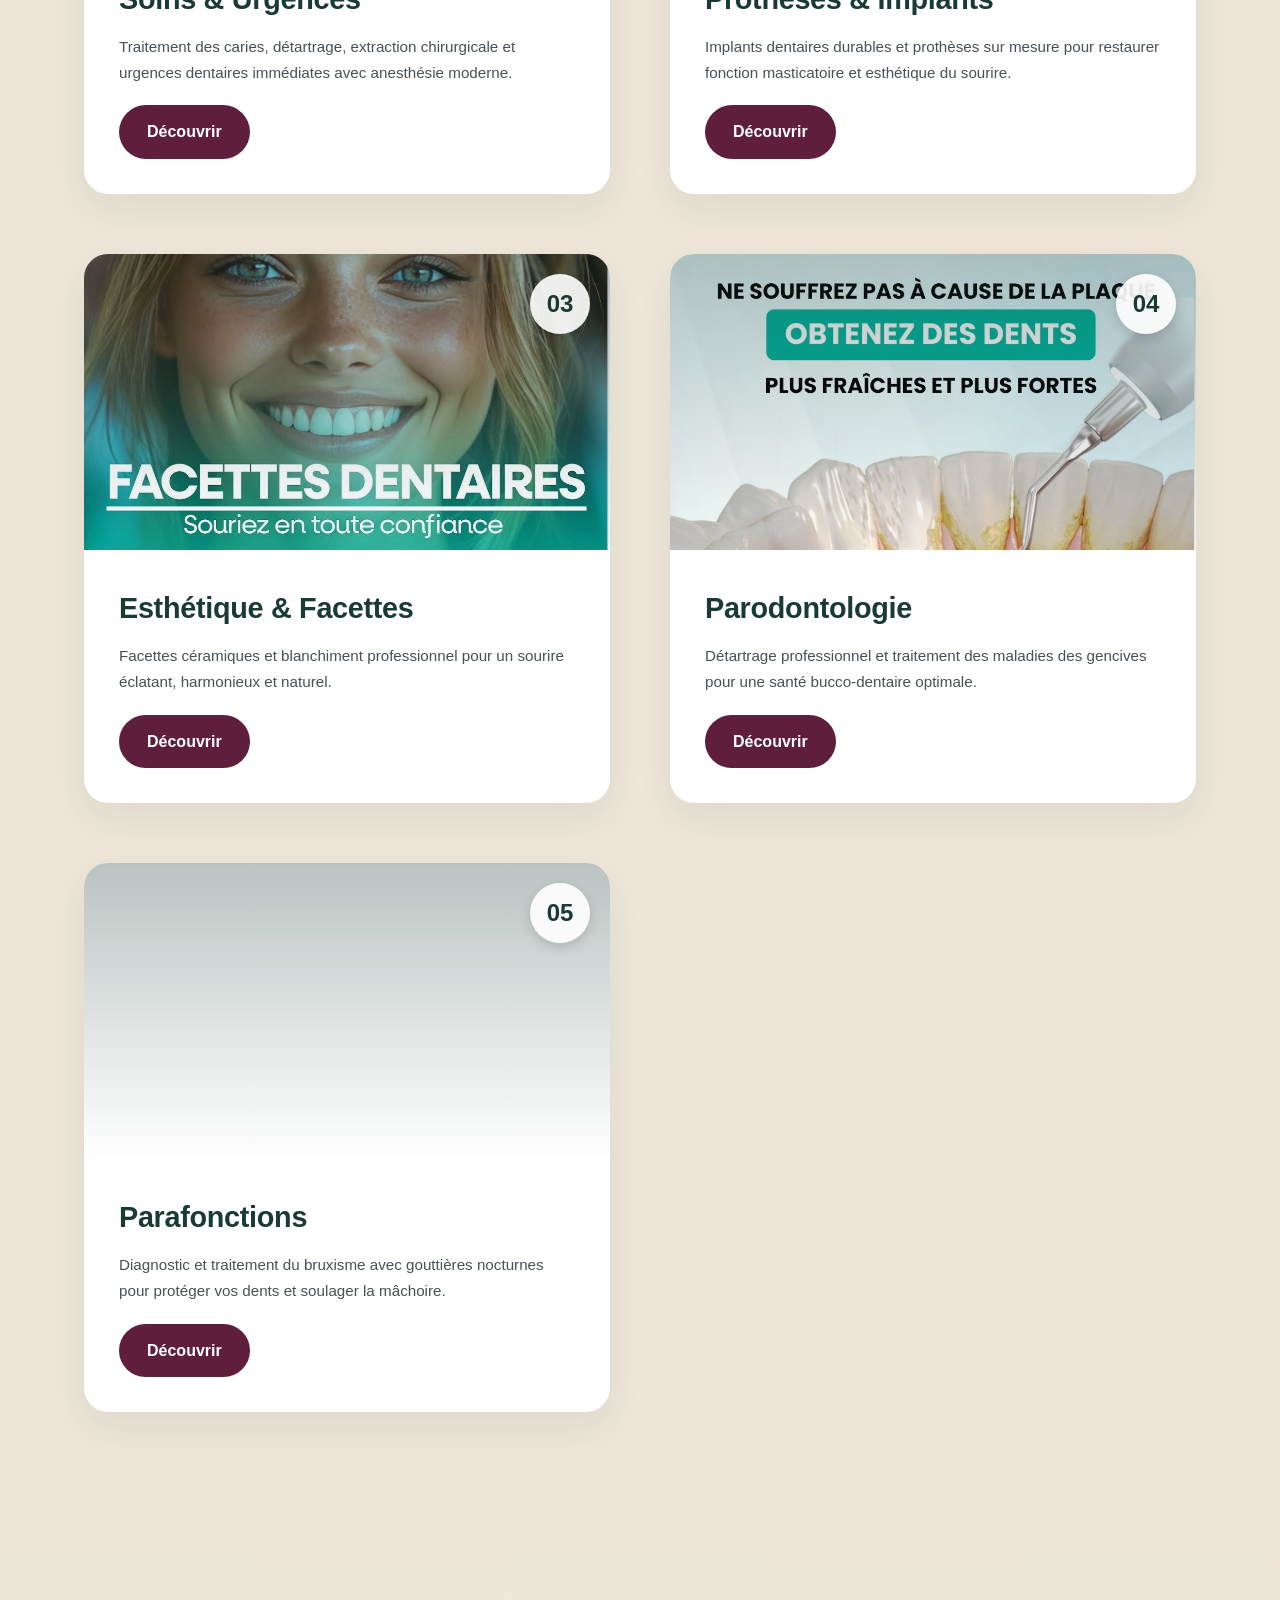
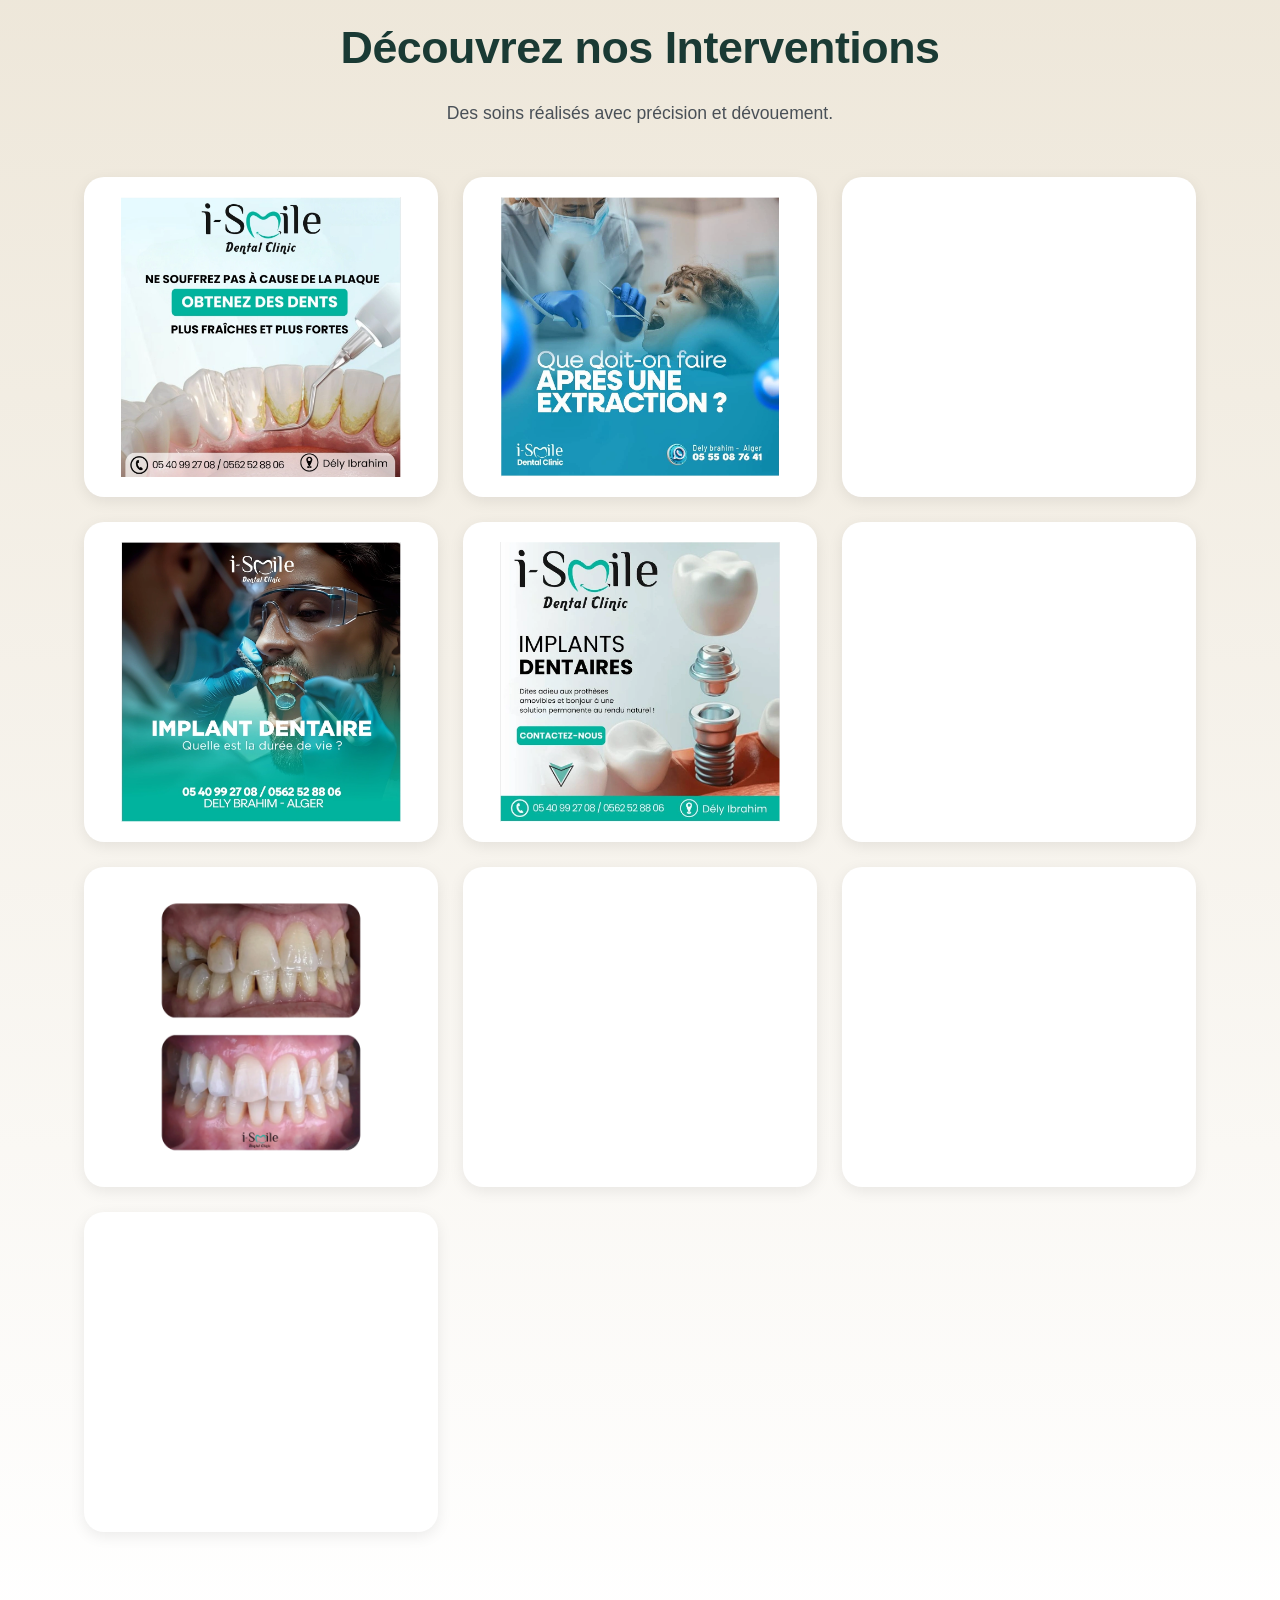
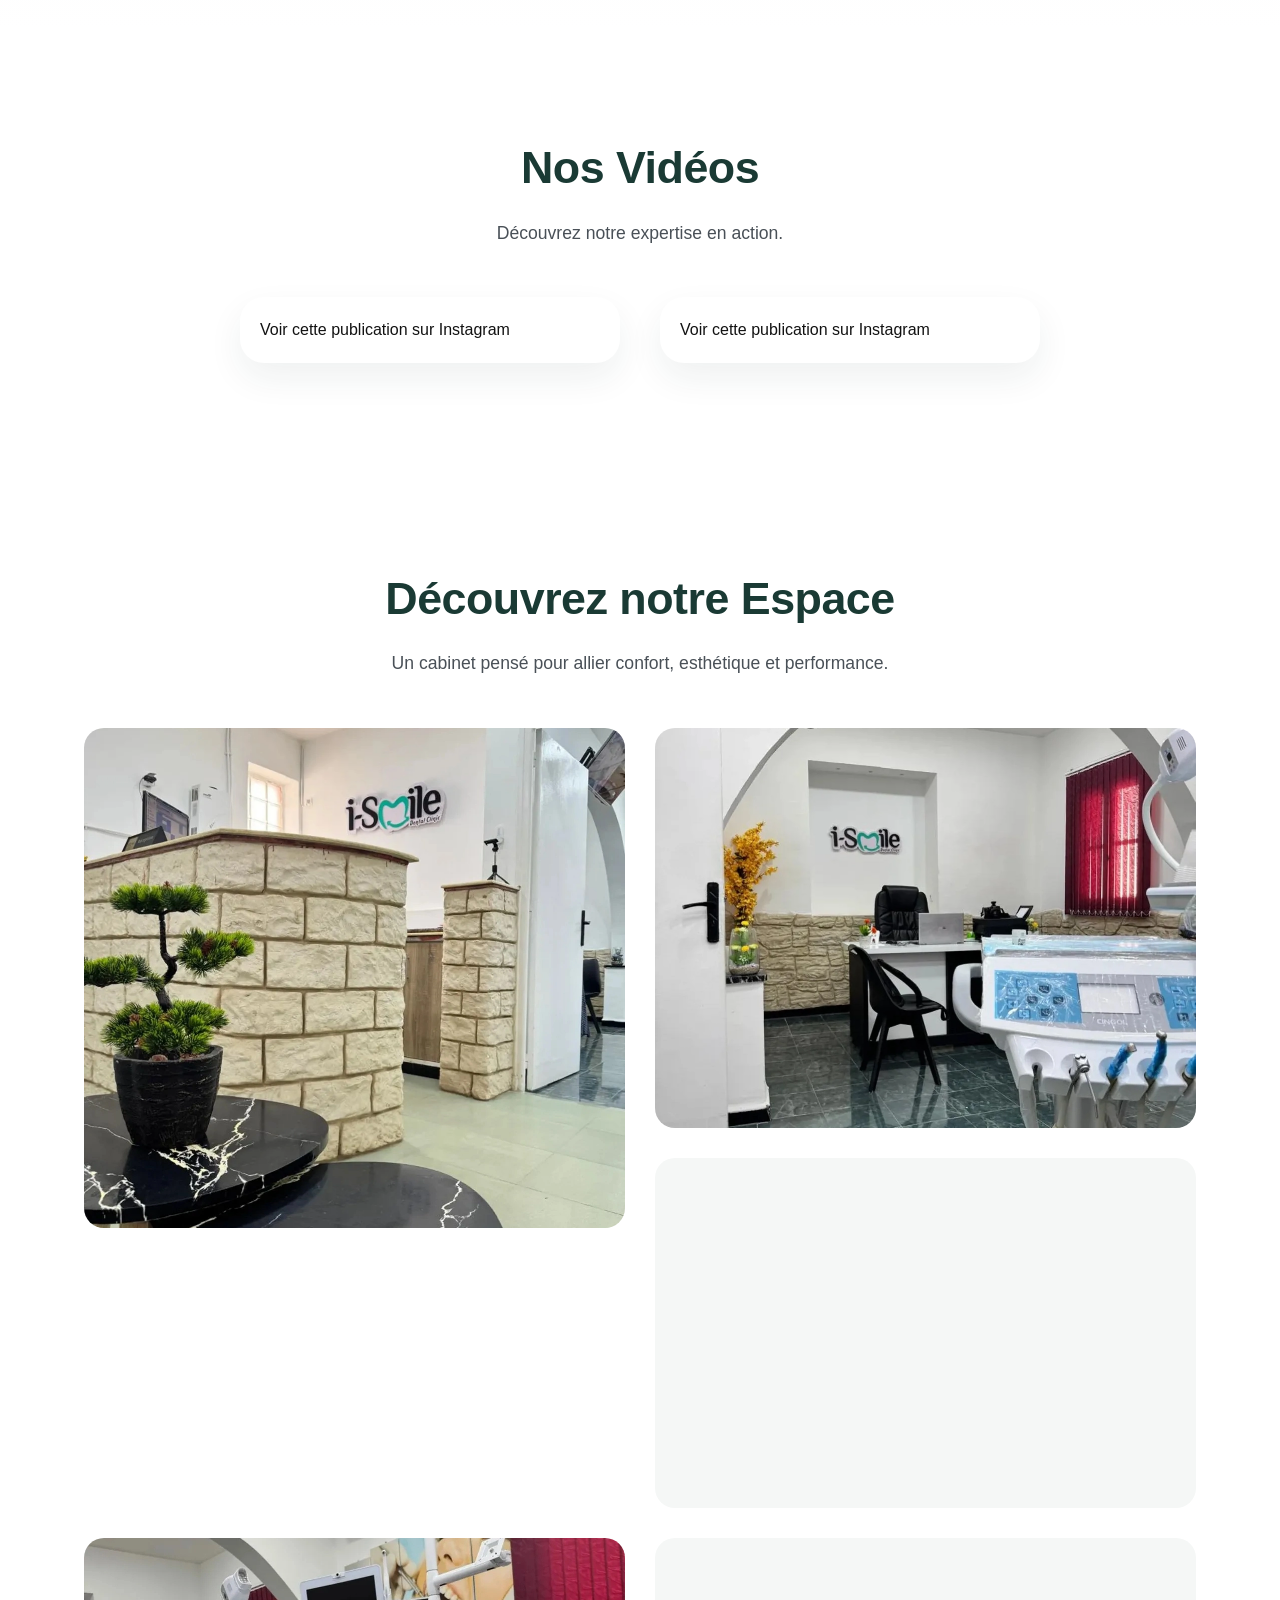
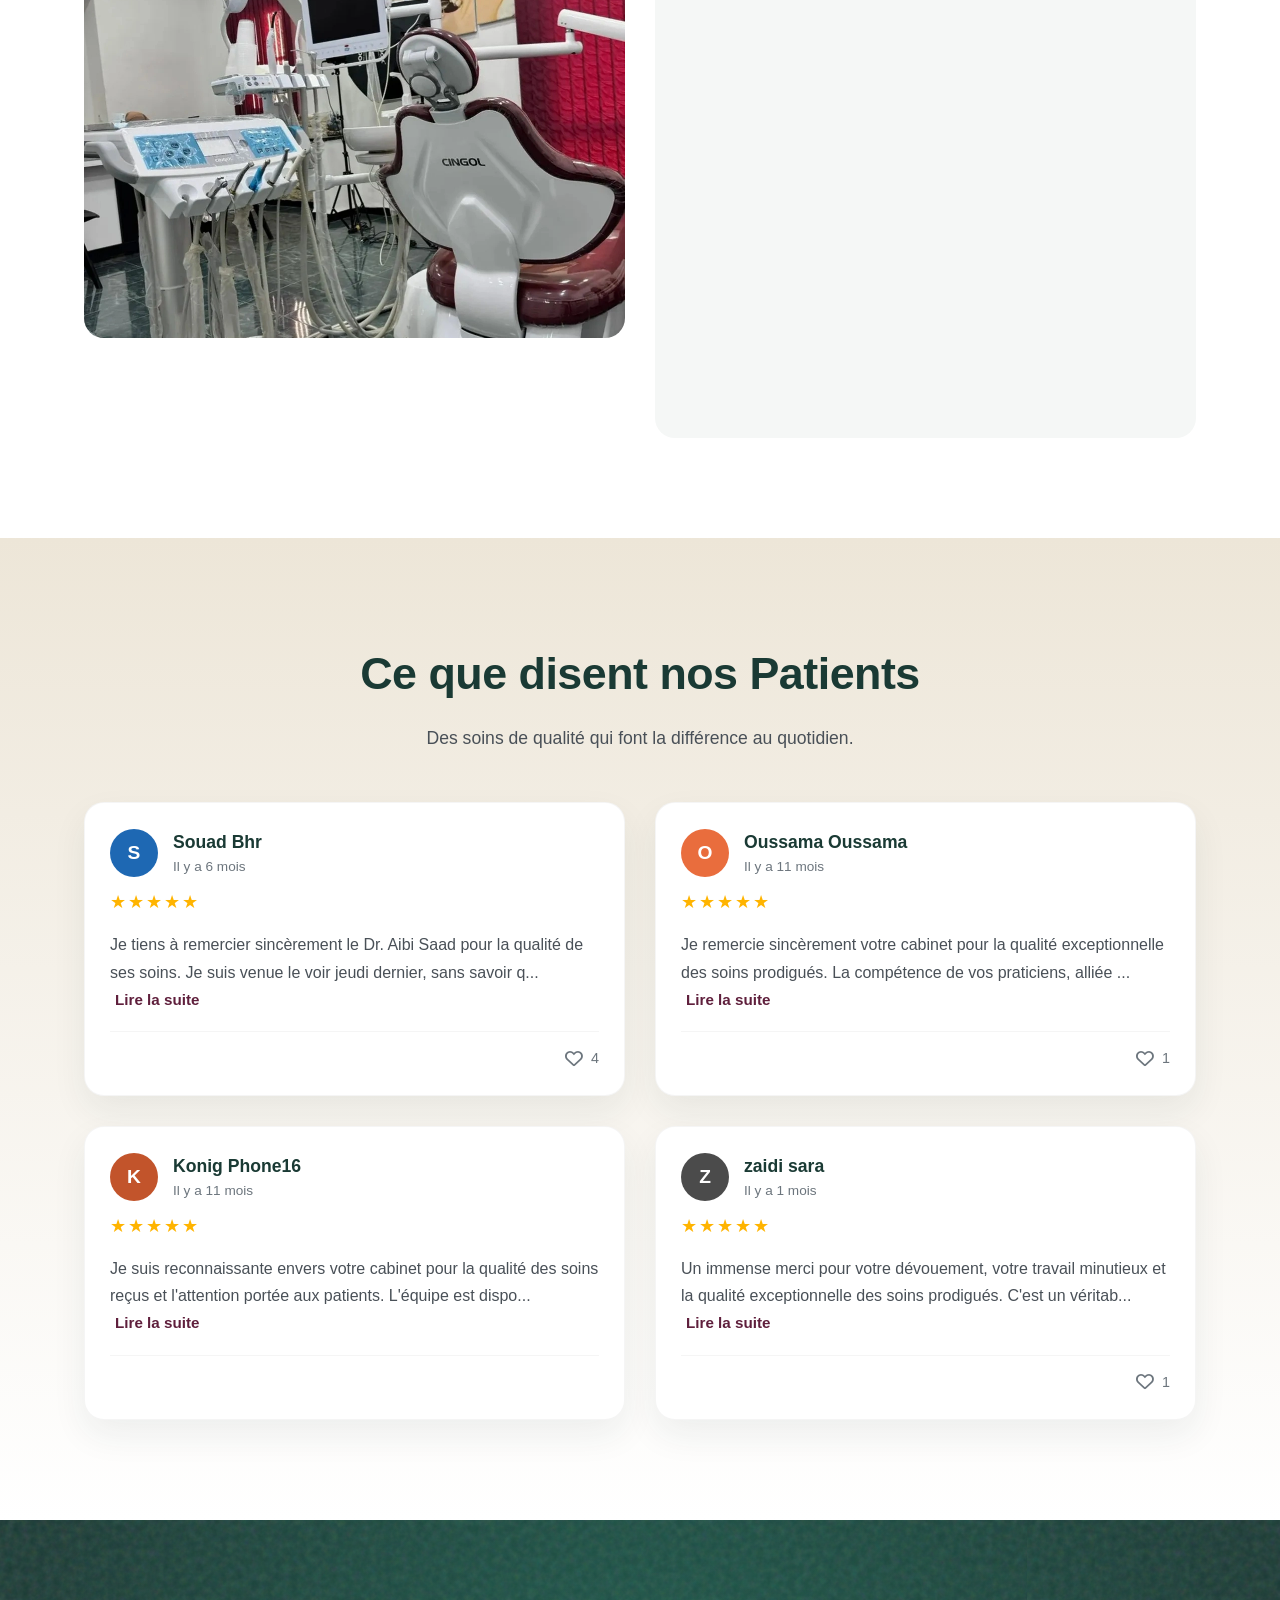
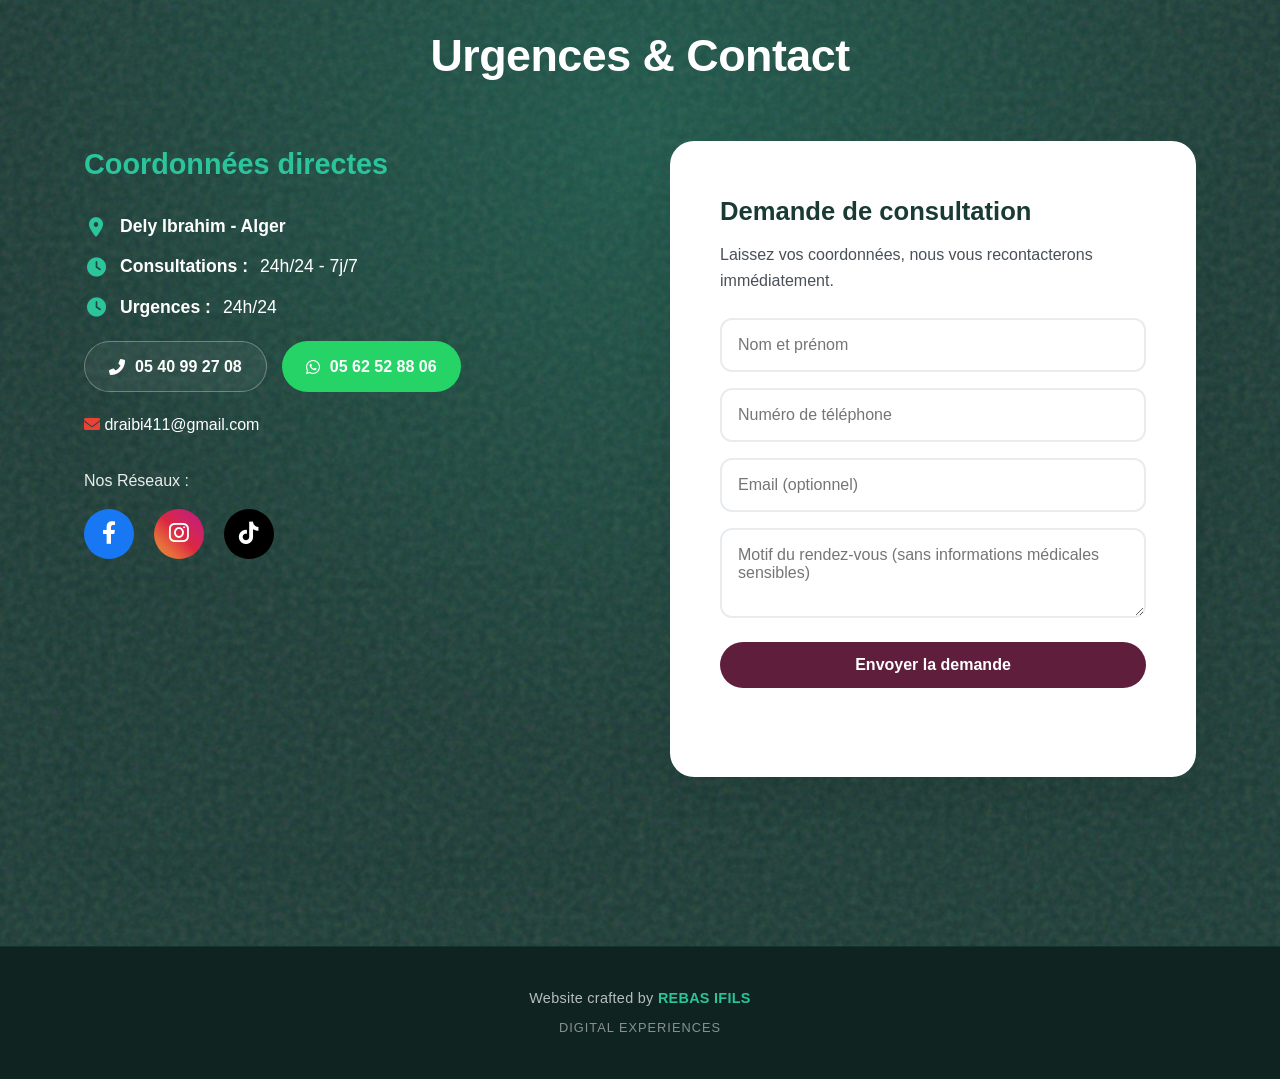
==== commit 1c21af6d: "Add Instagram videos section to index.html" ====
--- a/index.html
+++ b/index.html
@@ -221,6 +221,27 @@
         </div>
     </section>
 
+        <section class="instagram-videos-section">
+        <div class="container">
+            <div class="section-header">
+                <h2 class="section-title">Nos <span class="brand-highlight">Vidéos</span></h2>
+                <p class="section-desc">Découvrez notre expertise en action.</p>
+            </div>
+            <div class="instagram-videos-grid">
+                <div class="instagram-video-wrapper">
+                    <blockquote class="instagram-media" data-instgrm-permalink="https://www.instagram.com/reel/DPg6EktiMKt/?igsh=b25wMDJ0eGk1eHZo" data-instgrm-embed-version="14" data-instgrm-captioned="">
+                        <a href="https://www.instagram.com/reel/DPg6EktiMKt/?igsh=b25wMDJ0eGk1eHZo" target="_blank" rel="noopener noreferrer">Voir cette publication sur Instagram</a>
+                    </blockquote>
+                </div>
+                <div class="instagram-video-wrapper">
+                    <blockquote class="instagram-media" data-instgrm-permalink="https://www.instagram.com/reel/DNszfeZQsdf/?igsh=MWppZ3pkMzQyaTdxaA==" data-instgrm-embed-version="14" data-instgrm-captioned="">
+                        <a href="https://www.instagram.com/reel/DNszfeZQsdf/?igsh=MWppZ3pkMzQyaTdxaA==" target="_blank" rel="noopener noreferrer">Voir cette publication sur Instagram</a>
+                    </blockquote>
+                </div>
+            </div>
+        </div>
+    </section>
+    
     <!-- Lightbox Modal -->
     <div class="lightbox-modal" id="lightboxModal" aria-hidden="true" role="dialog" aria-label="Visionneuse d'image">
         <div class="lightbox-backdrop"></div>
--- a/styles.css
+++ b/styles.css
@@ -225,18 +225,30 @@
 
 .hero-video-section {
     position: relative;
-    min-height: 100svh;
-    overflow: hidden;
+    width: 100%;
     background: var(--marble-dark);
+}
+
+.hero-video-section,
+.video-container,
+.video-wrapper {
+    height: 100svh;
 }
 
 .video-container {
     position: relative;
     width: 100%;
+    display: flex;
+    align-items: center;
+    justify-content: center;
+}
+
+.video-wrapper {
+    position: absolute;
+    inset: 0;
+    width: 100%;
     height: 100%;
-    display: flex;
-    align-items: center;
-    justify-content: center;
+    overflow: hidden;
 }
 
 .bg-video {
@@ -246,6 +258,7 @@
     width: 100%;
     height: 100%;
     object-fit: cover;
+    object-position: center;
     z-index: 0;
 }
 
@@ -353,6 +366,10 @@
     background-color: var(--stone-cream);
 }
 
+.bg-gradient-soft {
+    background: linear-gradient(180deg, var(--stone-cream) 0%, var(--white) 100%);
+}
+
 .bg-white {
     background-color: var(--white);
 }
@@ -407,7 +424,7 @@
 
 .service-premium-cover {
     position: relative;
-    height: clamp(240px, 40vw, 320px);
+    aspect-ratio: 16 / 9;
     overflow: hidden;
 }
 
@@ -447,83 +464,199 @@
 }
 
 .service-premium-content {
-    padding: clamp(30px, 5vw, 50px);
+    padding: clamp(25px, 4vw, 35px);
 }
 
 .service-premium-content h3 {
-    font-size: clamp(1.5rem, 3vw, 2rem);
+    font-size: clamp(1.4rem, 2.5vw, 1.8rem);
     color: var(--marble-green);
-    margin-bottom: 20px;
+    margin-bottom: 12px;
     font-weight: 700;
     letter-spacing: -0.3px;
 }
 
 .service-premium-content p {
+    font-size: 0.95rem;
+    color: var(--grey-text);
+    line-height: 1.7;
+    margin-bottom: 20px;
+}
+
+.interventions-gallery-grid {
+    display: grid;
+    grid-template-columns: repeat(1, 1fr);
+    gap: 25px;
+}
+
+.intervention-gallery-item {
+    position: relative;
+    width: 100%;
+    height: 320px;
+    overflow: hidden;
+    border-radius: var(--radius-md);
+    background: var(--white);
+    box-shadow: 0 4px 15px rgba(0, 0, 0, 0.08);
+    transition: transform 0.4s ease, box-shadow 0.4s ease;
+    cursor: pointer;
+}
+
+.intervention-gallery-item:hover {
+    transform: translateY(-6px);
+    box-shadow: 0 12px 30px rgba(0, 0, 0, 0.12);
+}
+
+.intervention-gallery-item img {
+    width: 100%;
+    height: 100%;
+    object-fit: cover;
+    object-position: center;
+    transition: transform 0.6s ease;
+}
+
+.intervention-gallery-item:hover img {
+    transform: scale(1.05);
+}
+
+.intervention-caption {
+    position: absolute;
+    bottom: 0;
+    left: 0;
+    right: 0;
+    background: linear-gradient(to top, rgba(0, 0, 0, 0.85), rgba(0, 0, 0, 0.3), transparent);
+    color: var(--white);
+    padding: 20px 16px 16px;
+    font-size: 0.95rem;
+    font-weight: 600;
+    text-align: center;
+    letter-spacing: 0.5px;
+    opacity: 0;
+    transform: translateY(10px);
+    transition: opacity 0.4s ease, transform 0.4s ease;
+}
+
+.intervention-gallery-item:hover .intervention-caption {
+    opacity: 1;
+    transform: translateY(0);
+}
+
+.lightbox-modal {
+    position: fixed;
+    inset: 0;
+    width: 100%;
+    height: 100%;
+    z-index: 10000;
+    display: flex;
+    align-items: center;
+    justify-content: center;
+    opacity: 0;
+    visibility: hidden;
+    transition: opacity 0.4s ease, visibility 0.4s ease;
+}
+
+.lightbox-modal.active {
+    opacity: 1;
+    visibility: visible;
+}
+
+.lightbox-backdrop {
+    position: absolute;
+    inset: 0;
+    width: 100%;
+    height: 100%;
+    background: rgba(0, 0, 0, 0.92);
+    backdrop-filter: blur(12px);
+    -webkit-backdrop-filter: blur(12px);
+}
+
+.lightbox-content {
+    position: relative;
+    z-index: 10001;
+    width: 90%;
+    max-width: 1200px;
+    height: 85vh;
+    display: flex;
+    align-items: center;
+    justify-content: center;
+}
+
+.lightbox-image {
+    max-width: 100%;
+    max-height: 100%;
+    width: auto;
+    height: auto;
+    object-fit: contain;
+    object-position: center;
+    border-radius: var(--radius-sm);
+    box-shadow: 0 20px 60px rgba(0, 0, 0, 0.5);
+}
+
+.lightbox-close {
+    position: absolute;
+    top: 20px;
+    right: 20px;
+    width: 50px;
+    height: 50px;
+    border-radius: 50%;
+    background: rgba(255, 255, 255, 0.15);
+    border: 2px solid rgba(255, 255, 255, 0.3);
+    color: var(--white);
+    font-size: 1.4rem;
+    display: flex;
+    align-items: center;
+    justify-content: center;
+    cursor: pointer;
+    transition: all 0.3s ease;
+    z-index: 10002;
+}
+
+.lightbox-close:hover {
+    background: rgba(255, 255, 255, 0.25);
+    transform: scale(1.1);
+}
+
+.lightbox-nav {
+    position: absolute;
+    top: 50%;
+    transform: translateY(-50%);
+    width: 55px;
+    height: 55px;
+    border-radius: 50%;
+    background: rgba(255, 255, 255, 0.15);
+    border: 2px solid rgba(255, 255, 255, 0.3);
+    color: var(--white);
+    font-size: 1.3rem;
+    display: flex;
+    align-items: center;
+    justify-content: center;
+    cursor: pointer;
+    transition: all 0.3s ease;
+    z-index: 10002;
+}
+
+.lightbox-nav:hover {
+    background: rgba(255, 255, 255, 0.25);
+    transform: translateY(-50%) scale(1.1);
+}
+
+.lightbox-prev {
+    left: 20px;
+}
+
+.lightbox-next {
+    right: 20px;
+}
+
+.lightbox-caption {
+    position: absolute;
+    bottom: 30px;
+    left: 0;
+    right: 0;
+    text-align: center;
+    color: var(--white);
     font-size: 1rem;
-    color: var(--grey-text);
-    line-height: 1.8;
-    margin-bottom: 25px;
-}
-
-.service-trust {
-    background: var(--stone-cream);
-    padding: 20px;
-    border-radius: var(--radius-md);
-    margin-bottom: 25px;
-    border-left: 4px solid var(--teal);
-}
-
-.service-trust p {
-    font-size: 0.95rem;
-    color: var(--marble-green);
-    margin: 0;
-    line-height: 1.6;
-}
-
-.service-trust strong {
-    color: var(--burgundy);
-    display: block;
-    margin-bottom: 8px;
-}
-
-.service-gallery {
-    display: grid;
-    grid-template-columns: repeat(3, 1fr);
-    gap: 12px;
-    margin-bottom: 25px;
-}
-
-.service-gallery img {
-    width: 100%;
-    height: 120px;
-    object-fit: cover;
-    border-radius: var(--radius-sm);
-    transition: transform 0.4s ease;
-    box-shadow: 0 2px 8px rgba(0, 0, 0, 0.08);
-}
-
-.service-gallery img:hover {
-    transform: scale(1.05);
-}
-
-.video-editorial-wrapper {
-    position: relative;
-    border-radius: var(--radius-lg);
-    overflow: hidden;
-    box-shadow: var(--shadow-strong);
-    background: var(--marble-dark);
-}
-
-.video-editorial-content {
-    position: relative;
-}
-
-.editorial-video {
-    width: 100%;
-    height: auto;
-    display: block;
-    aspect-ratio: 16/9;
-    object-fit: cover;
+    font-weight: 500;
+    letter-spacing: 0.5px;
+    text-shadow: 0 2px 8px rgba(0, 0, 0, 0.8);
 }
 
 .gallery-editorial-grid {
@@ -1052,22 +1185,41 @@
 
 .site-footer {
     background: var(--marble-dark);
-    padding: 30px 0;
+    padding: 40px 0;
     text-align: center;
+    border-top: 1px solid rgba(43, 196, 155, 0.1);
+}
+
+.footer-content {
+    display: flex;
+    flex-direction: column;
+    align-items: center;
+    gap: 8px;
 }
 
 .footer-credit {
-    color: rgba(255, 255, 255, 0.6);
-    font-size: 0.85rem;
+    color: rgba(255, 255, 255, 0.7);
+    font-size: 0.9rem;
+    font-weight: 400;
+    letter-spacing: 0.3px;
 }
 
 .footer-credit a {
     color: var(--teal);
     transition: color 0.3s ease;
+    font-weight: 600;
 }
 
 .footer-credit a:hover {
     color: var(--white);
+}
+
+.footer-tagline {
+    color: rgba(255, 255, 255, 0.5);
+    font-size: 0.8rem;
+    font-weight: 300;
+    letter-spacing: 1px;
+    text-transform: uppercase;
 }
 
 a:focus-visible, button:focus-visible, input:focus-visible, textarea:focus-visible {
@@ -1105,6 +1257,10 @@
         gap: 50px;
     }
 
+    .interventions-gallery-grid {
+        grid-template-columns: repeat(2, 1fr);
+    }
+
     .gallery-editorial-grid {
         grid-template-columns: repeat(2, 1fr);
         gap: 25px;
@@ -1160,6 +1316,34 @@
     }
 }
 
+@media (min-width: 1024px) {
+    .container {
+        max-width: 1400px;
+    }
+
+    .services-premium-grid {
+        gap: 60px;
+    }
+
+    .gallery-editorial-grid {
+        gap: 30px;
+    }
+
+    .interventions-gallery-grid {
+        grid-template-columns: repeat(3, 1fr);
+    }
+}
+
+@media (min-width: 1440px) {
+    .container {
+        max-width: 1600px;
+    }
+
+    .section-title {
+        font-size: 3.2rem;
+    }
+}
+
 @media (prefers-reduced-motion: reduce) {
     html {
         scroll-behavior: auto;
@@ -1172,7 +1356,7 @@
         scroll-behavior: auto !important;
     }
 
-    .service-premium-card, .gallery-item-large, .gallery-item-medium, .gallery-item-small {
+    .service-premium-card, .gallery-item-large, .gallery-item-medium, .gallery-item-small, .intervention-gallery-item {
         transform: none !important;
     }
 
@@ -1207,96 +1391,54 @@
     .btn {
         justify-content: center;
     }
-}
-
-@media (min-width: 1024px) {
-    .container {
-        max-width: 1400px;
-    }
-
-    .services-premium-grid {
-        gap: 60px;
-    }
-
-    .gallery-editorial-grid {
-        gap: 30px;
-    }
-}
-
-@media (min-width: 1440px) {
-    .container {
-        max-width: 1600px;
-    }
-
-    .section-title {
-        font-size: 3.2rem;
-    }
-}
-/* === HERO VIDEO SECTION UPDATED === */
-.hero-video-section {
-    position: relative;
-    min-height: 100svh;
-    overflow: hidden;
-    background: var(--marble-dark);
-}
-
-.video-container {
-    position: relative;
-    width: 100%;
-    height: 100%;
-    display: flex;
-    align-items: center;
-    justify-content: center;
-}
-
-.video-wrapper {
-    position: absolute;
-    inset: 0;
-    width: 100%;
-    height: 100%;
-    overflow: hidden;
-}
-
-.bg-video {
-    position: absolute;
-    top: 50%;
-    left: 50%;
-    width: 100%;
-    height: 100%;
-    min-width: 100%;
-    min-height: 100%;
-    transform: translate(-50%, -50%);
-    object-fit: cover;
-    z-index: 0;
-}
-
-@supports (aspect-ratio: 16 / 9) {
-    .bg-video {
-        position: absolute;
-        top: 0;
-        left: 0;
-        width: 100%;
-        height: 100%;
-        transform: none;
-        aspect-ratio: 16 / 9;
-        object-fit: cover;
-    }
-}
-
-/* === BACKGROUND TRANSITIONS UPDATED === */
-.bg-stone {
-    background-color: var(--stone-cream);
-}
-
-.bg-gradient-soft {
-    background: linear-gradient(180deg, var(--stone-cream) 0%, var(--white) 100%);
-}
-
-.bg-white {
-    background-color: var(--white);
-}
-
-/* === DOCTOR IMAGE UPDATED === */
+
+    .interventions-gallery-grid {
+        grid-template-columns: 1fr;
+    }
+
+    .lightbox-content {
+        width: 95%;
+        height: 75vh;
+    }
+
+    .lightbox-nav {
+        width: 45px;
+        height: 45px;
+        font-size: 1.1rem;
+    }
+
+    .lightbox-prev {
+        left: 10px;
+    }
+
+    .lightbox-next {
+        right: 10px;
+    }
+
+    .lightbox-close {
+        width: 45px;
+        height: 45px;
+        font-size: 1.2rem;
+        top: 15px;
+        right: 15px;
+    }
+}
+
+@keyframes fadeInScale {
+    from {
+        opacity: 0;
+        transform: scale(0.95);
+    }
+    to {
+        opacity: 1;
+        transform: scale(1);
+    }
+}
+
+.lightbox-modal.active .lightbox-image {
+    animation: fadeInScale 0.4s ease;
+}
+/* === 1. DOCTOR PHOTO - FIXED === */
 .doctor-mini {
     display: flex;
     justify-content: center;
@@ -1320,229 +1462,44 @@
     box-shadow: 0 16px 36px rgba(0, 0, 0, 0.28), 0 0 0 4px rgba(43, 196, 155, 0.25);
 }
 
-/* === INSTAGRAM VIDEOS SECTION UPDATED === */
-.instagram-videos-grid {
-    display: grid;
-    grid-template-columns: 1fr;
-    gap: 30px;
-}
-
-.instagram-video-card {
-    position: relative;
-    border-radius: var(--radius-lg);
-    overflow: hidden;
-    box-shadow: var(--shadow-hover);
-    background: var(--marble-dark);
-}
-
-.instagram-video {
-    width: 100%;
-    height: auto;
-    display: block;
-    aspect-ratio: 9 / 16;
-    max-height: 600px;
-    object-fit: cover;
-}
-
-.instagram-caption {
-    position: absolute;
-    bottom: 0;
-    left: 0;
-    right: 0;
-    background: linear-gradient(to top, rgba(0, 0, 0, 0.9), transparent);
-    color: var(--white);
-    padding: 20px;
-    font-size: 1rem;
-    font-weight: 600;
-    text-align: center;
-}
-
-.instagram-caption i {
-    margin-right: 8px;
-    color: var(--teal);
-}
-
-/* === GALLERY GRID UPDATED === */
-.gallery-editorial-grid {
-    display: grid;
-    grid-template-columns: 1fr;
-    gap: 20px;
-}
-
-.gallery-item-large, .gallery-item-medium, .gallery-item-small {
-    position: relative;
-    border-radius: var(--radius-md);
-    overflow: hidden;
-    background: var(--grey-soft);
-}
-
-.gallery-item-large img, .gallery-item-medium img, .gallery-item-small img {
-    width: 100%;
-    height: 100%;
-    object-fit: cover;
-    display: block;
-    transition: transform 0.8s cubic-bezier(0.22, 1, 0.36, 1);
-}
-
-.gallery-item-large:hover img, .gallery-item-medium:hover img, .gallery-item-small:hover img {
-    transform: scale(1.05);
-}
-
-.gallery-item-large {
-    height: clamp(300px, 50vw, 500px);
-}
-
-.gallery-item-medium {
-    height: clamp(250px, 40vw, 400px);
-}
-
-.gallery-item-small {
-    height: clamp(200px, 35vw, 350px);
-}
-
-/* === FOOTER UPDATED === */
-.site-footer {
-    background: var(--marble-dark);
-    padding: 40px 0;
-    text-align: center;
-    border-top: 1px solid rgba(43, 196, 155, 0.1);
-}
-
-.footer-content {
-    display: flex;
-    flex-direction: column;
-    align-items: center;
-    gap: 8px;
-}
-
-.footer-credit {
-    color: rgba(255, 255, 255, 0.7);
-    font-size: 0.9rem;
-    font-weight: 400;
-    letter-spacing: 0.3px;
-}
-
-.footer-credit a {
-    color: var(--teal);
-    transition: color 0.3s ease;
-    font-weight: 600;
-}
-
-.footer-credit a:hover {
-    color: var(--white);
-}
-
-.footer-tagline {
-    color: rgba(255, 255, 255, 0.5);
-    font-size: 0.8rem;
-    font-weight: 300;
-    letter-spacing: 1px;
-    text-transform: uppercase;
-}
-
-/* === MEDIA QUERIES UPDATED === */
-@media (min-width: 768px) {
-    .instagram-videos-grid {
-        grid-template-columns: repeat(2, 1fr);
-    }
-
-    .gallery-editorial-grid {
-        grid-template-columns: repeat(2, 1fr);
-        gap: 25px;
-    }
-
-    .gallery-item-large:first-child {
-        grid-column: 1 / 2;
-        grid-row: 1 / 3;
-    }
-
-    .gallery-item-medium:nth-child(2) {
-        grid-column: 2 / 3;
-        grid-row: 1;
-    }
-
-    .gallery-item-small:nth-child(3) {
-        grid-column: 2 / 3;
-        grid-row: 2;
-    }
-
-    .gallery-item-medium:nth-child(4) {
-        grid-column: 1 / 2;
-        grid-row: 3;
-    }
-
-    .gallery-item-large:last-child {
-        grid-column: 2 / 3;
-        grid-row: 3;
-    }
-}
-
-@media (max-width: 767px) {
-    .instagram-video {
-        aspect-ratio: 9 / 16;
-        max-height: 500px;
-    }
-}
-/* === HERO VIDEO SECTION - FIXED === */
-.hero-video-section {
-    position: relative;
-    min-height: 100svh;
-    overflow: hidden;
-    background: var(--marble-dark);
-}
-
-.video-container {
-    position: relative;
-    width: 100%;
-    height: 100%;
-    display: flex;
-    align-items: center;
-    justify-content: center;
-}
-
-.video-wrapper {
-    position: absolute;
-    inset: 0;
-    width: 100%;
-    height: 100%;
-    overflow: hidden;
-}
-
-.bg-video {
-    position: absolute;
-    top: 0;
-    left: 0;
-    width: 100%;
-    height: 100%;
-    object-fit: cover;
-    object-position: center;
-    z-index: 0;
-}
-
-/* === INTERVENTIONS GALLERY GRID === */
+/* === 2. INTERVENTIONS GALLERY - FIXED (object-fit: contain) === */
 .interventions-gallery-grid {
     display: grid;
-    grid-template-columns: repeat(2, 1fr);
-    gap: 20px;
+    grid-template-columns: repeat(1, 1fr);
+    gap: 25px;
 }
 
 .intervention-gallery-item {
     position: relative;
-    aspect-ratio: 16 / 9;
+    width: 100%;
+    height: 320px;
     overflow: hidden;
     border-radius: var(--radius-md);
-    box-shadow: var(--shadow-soft);
+    background: var(--white);
+    box-shadow: 0 4px 15px rgba(0, 0, 0, 0.08);
+    transition: transform 0.4s ease, box-shadow 0.4s ease;
+    cursor: pointer;
+    display: flex;
+    align-items: center;
+    justify-content: center;
+    padding: 20px;
+}
+
+.intervention-gallery-item:hover {
+    transform: translateY(-6px);
+    box-shadow: 0 12px 30px rgba(0, 0, 0, 0.12);
 }
 
 .intervention-gallery-item img {
     width: 100%;
     height: 100%;
-    object-fit: cover;
+    object-fit: contain;
+    object-position: center;
     transition: transform 0.6s ease;
 }
 
 .intervention-gallery-item:hover img {
-    transform: scale(1.05);
+    transform: scale(1.02);
 }
 
 .intervention-caption {
@@ -1550,97 +1507,65 @@
     bottom: 0;
     left: 0;
     right: 0;
-    background: linear-gradient(to top, rgba(0, 0, 0, 0.8), transparent);
-    color: var(--white);
-    padding: 12px 16px;
-    font-size: 0.9rem;
+    background: linear-gradient(to top, rgba(0, 0, 0, 0.85), rgba(0, 0, 0, 0.3), transparent);
+    color: var(--white);
+    padding: 20px 16px 16px;
+    font-size: 0.95rem;
     font-weight: 600;
     text-align: center;
-}
-
-/* === SERVICE CARDS - SIMPLIFIED === */
-.service-premium-card {
+    letter-spacing: 0.5px;
+    opacity: 0;
+    transform: translateY(10px);
+    transition: opacity 0.4s ease, transform 0.4s ease;
+}
+
+.intervention-gallery-item:hover .intervention-caption {
+    opacity: 1;
+    transform: translateY(0);
+}
+
+/* === 3. INSTAGRAM EMBEDDED VIDEOS === */
+.instagram-videos-section {
+    padding: clamp(60px, 8vw, 100px) 0;
+    background: var(--bg-gradient-soft);
+}
+
+.instagram-videos-grid {
+    display: grid;
+    grid-template-columns: repeat(1, 1fr);
+    gap: 40px;
+    max-width: 800px;
+    margin: 0 auto;
+}
+
+.instagram-video-wrapper {
+    display: flex;
+    justify-content: center;
     background: var(--white);
+    padding: 20px;
     border-radius: var(--radius-lg);
-    overflow: hidden;
     box-shadow: var(--shadow-soft);
-    transition: box-shadow var(--transition-slow), transform var(--transition-slow);
-}
-
-.service-premium-card:hover {
-    box-shadow: var(--shadow-hover);
-    transform: translateY(-4px);
-}
-
-.service-premium-cover {
-    position: relative;
-    aspect-ratio: 16 / 9;
-    overflow: hidden;
-}
-
-.service-premium-cover img {
-    width: 100%;
-    height: 100%;
-    object-fit: cover;
-    transition: transform 0.6s ease;
-}
-
-.service-premium-card:hover .service-premium-cover img {
-    transform: scale(1.05);
-}
-
-.service-premium-overlay {
-    position: absolute;
-    inset: 0;
-    background: linear-gradient(to bottom, rgba(26, 58, 52, 0.3), transparent);
-    display: flex;
-    align-items: flex-start;
-    justify-content: flex-end;
-    padding: 20px;
-}
-
-.service-number {
-    background: rgba(255, 255, 255, 0.9);
-    color: var(--marble-green);
-    font-size: 1.5rem;
-    font-weight: 700;
-    width: 60px;
-    height: 60px;
-    border-radius: 50%;
-    display: flex;
-    align-items: center;
-    justify-content: center;
-    box-shadow: 0 4px 12px rgba(0, 0, 0, 0.15);
-}
-
-.service-premium-content {
-    padding: clamp(25px, 4vw, 35px);
-}
-
-.service-premium-content h3 {
-    font-size: clamp(1.4rem, 2.5vw, 1.8rem);
-    color: var(--marble-green);
-    margin-bottom: 12px;
-    font-weight: 700;
-    letter-spacing: -0.3px;
-}
-
-.service-premium-content p {
-    font-size: 0.95rem;
-    color: var(--grey-text);
-    line-height: 1.7;
-    margin-bottom: 20px;
-}
-
-/* === MEDIA QUERIES UPDATED === */
+}
+
+.instagram-video-wrapper iframe,
+.instagram-video-wrapper blockquote {
+    max-width: 100% !important;
+    width: 100% !important;
+}
+
 @media (min-width: 768px) {
     .interventions-gallery-grid {
+        grid-template-columns: repeat(2, 1fr);
+    }
+
+    .instagram-videos-grid {
+        grid-template-columns: repeat(2, 1fr);
+    }
+}
+
+@media (min-width: 1024px) {
+    .interventions-gallery-grid {
         grid-template-columns: repeat(3, 1fr);
-    }
-
-    .services-premium-grid {
-        grid-template-columns: repeat(2, 1fr);
-        gap: 50px;
     }
 }
 
@@ -1649,186 +1574,13 @@
         grid-template-columns: 1fr;
     }
 
-    .service-premium-cover {
-        aspect-ratio: 4 / 3;
-    }
-}
-/* === SERVICE PAGES STYLES === */
-.service-hero {
-    position: relative;
-    height: clamp(350px, 50vw, 500px);
-    overflow: hidden;
-    display: flex;
-    align-items: center;
-    justify-content: center;
-}
-
-.service-hero-image {
-    position: absolute;
-    inset: 0;
-    width: 100%;
-    height: 100%;
-}
-
-.service-hero-image img {
-    width: 100%;
-    height: 100%;
-    object-fit: cover;
-    object-position: center;
-}
-
-.service-hero-overlay {
-    position: absolute;
-    inset: 0;
-    background: linear-gradient(to bottom, rgba(26, 58, 52, 0.7), rgba(26, 58, 52, 0.4));
-    z-index: 1;
-}
-
-.service-hero-content {
-    position: relative;
-    z-index: 2;
-    text-align: center;
-    max-width: 800px;
-    padding: 0 20px;
-}
-
-.service-hero-content h1 {
-    font-size: clamp(2rem, 5vw, 3.5rem);
-    line-height: 1.1;
-    margin-bottom: 15px;
-    font-weight: 700;
-}
-
-.service-hero-subtitle {
-    font-size: clamp(1rem, 2vw, 1.3rem);
-    font-weight: 300;
-    opacity: 0.95;
-    line-height: 1.5;
-}
-
-.service-detail-content {
-    max-width: 800px;
-    margin: 0 auto;
-}
-
-.service-detail-content h2 {
-    font-size: clamp(1.5rem, 3vw, 2.2rem);
-    color: var(--marble-green);
-    margin-bottom: 25px;
-    font-weight: 700;
-}
-
-.service-detail-content p {
-    font-size: 1.05rem;
-    color: var(--grey-text);
-    line-height: 1.8;
-    margin-bottom: 20px;
-}
-
-.service-trust-box {
-    background: var(--stone-cream);
-    padding: 30px;
-    border-radius: var(--radius-lg);
-    margin-top: 40px;
-    border-left: 4px solid var(--teal);
-}
-
-.service-trust-box h3 {
-    color: var(--marble-green);
-    font-size: 1.4rem;
-    margin-bottom: 15px;
-    font-weight: 700;
-}
-
-.service-trust-box p {
-    color: var(--marble-green);
-    margin: 0;
-    line-height: 1.7;
-}
-
-.service-trust-box strong {
-    color: var(--burgundy);
-    display: block;
-    margin-bottom: 10px;
-    font-size: 1.1rem;
-}
-
-.service-gallery-grid {
-    display: grid;
-    grid-template-columns: 1fr;
-    gap: 20px;
-}
-
-.service-gallery-item {
-    position: relative;
-    aspect-ratio: 16 / 9;
-    overflow: hidden;
-    border-radius: var(--radius-md);
-    box-shadow: var(--shadow-soft);
-}
-
-.service-gallery-item img {
-    width: 100%;
-    height: 100%;
-    object-fit: cover;
-    transition: transform 0.6s ease;
-}
-
-.service-gallery-item:hover img {
-    transform: scale(1.05);
-}
-
-.cta-section {
-    text-align: center;
-    max-width: 700px;
-    margin: 0 auto;
-}
-
-.cta-section h2 {
-    font-size: clamp(1.8rem, 4vw, 2.5rem);
-    margin-bottom: 15px;
-    font-weight: 700;
-}
-
-.cta-buttons {
-    display: flex;
-    gap: 15px;
-    justify-content: center;
-    flex-wrap: wrap;
-    margin-top: 30px;
-}
-
-.opacity-70 {
-    opacity: 0.7;
-}
-
-@media (min-width: 768px) {
-    .service-gallery-grid {
-        grid-template-columns: repeat(2, 1fr);
-    }
-
-    .cta-buttons {
-        gap: 20px;
-    }
-}
-
-@media (min-width: 1024px) {
-    .service-gallery-grid {
-        grid-template-columns: repeat(3, 1fr);
-    }
-}
-
-@media (max-width: 767px) {
-    .service-gallery-item {
-        aspect-ratio: 4 / 3;
-    }
-
-    .cta-buttons {
-        flex-direction: column;
-        align-items: stretch;
-    }
-
-    .btn {
-        justify-content: center;
-    }
-}
+    .intervention-gallery-item {
+        height: 280px;
+        padding: 15px;
+    }
+
+    .instagram-videos-grid {
+        grid-template-columns: 1fr;
+        gap: 30px;
+    }
+}
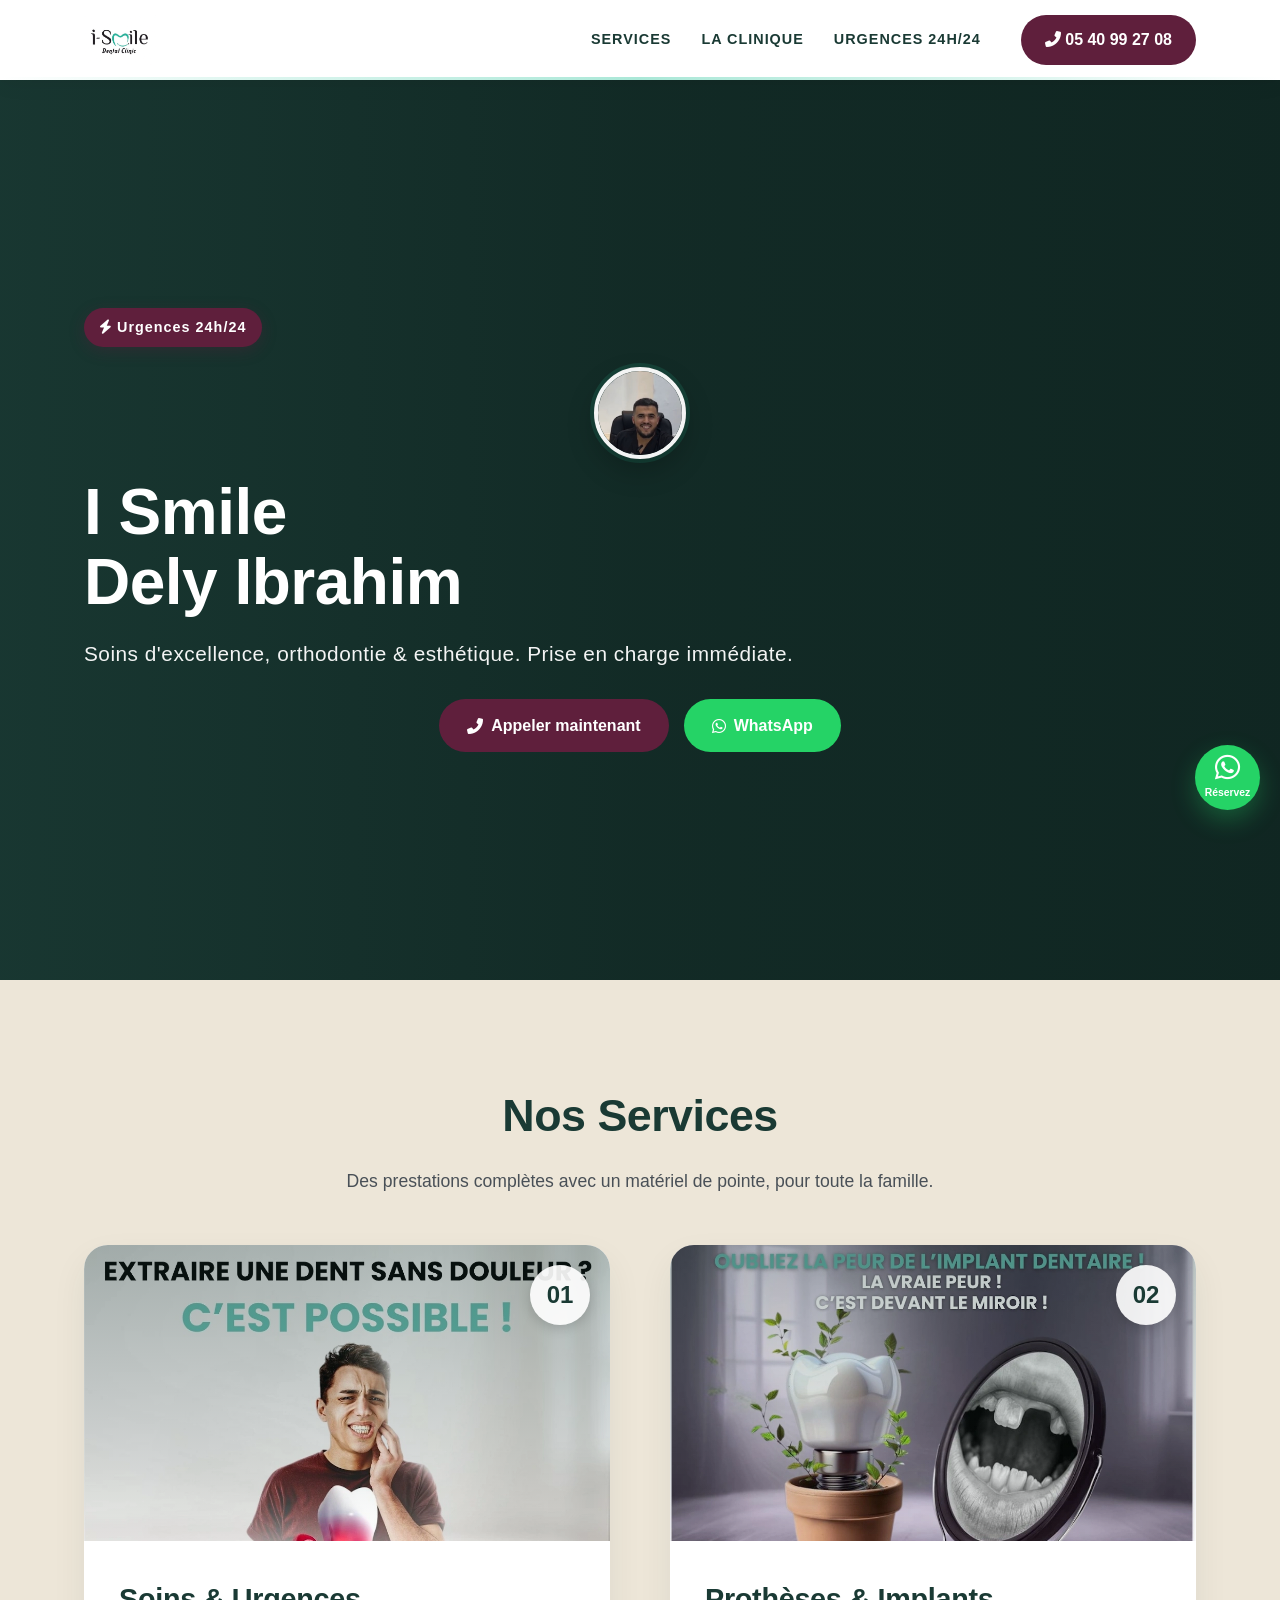
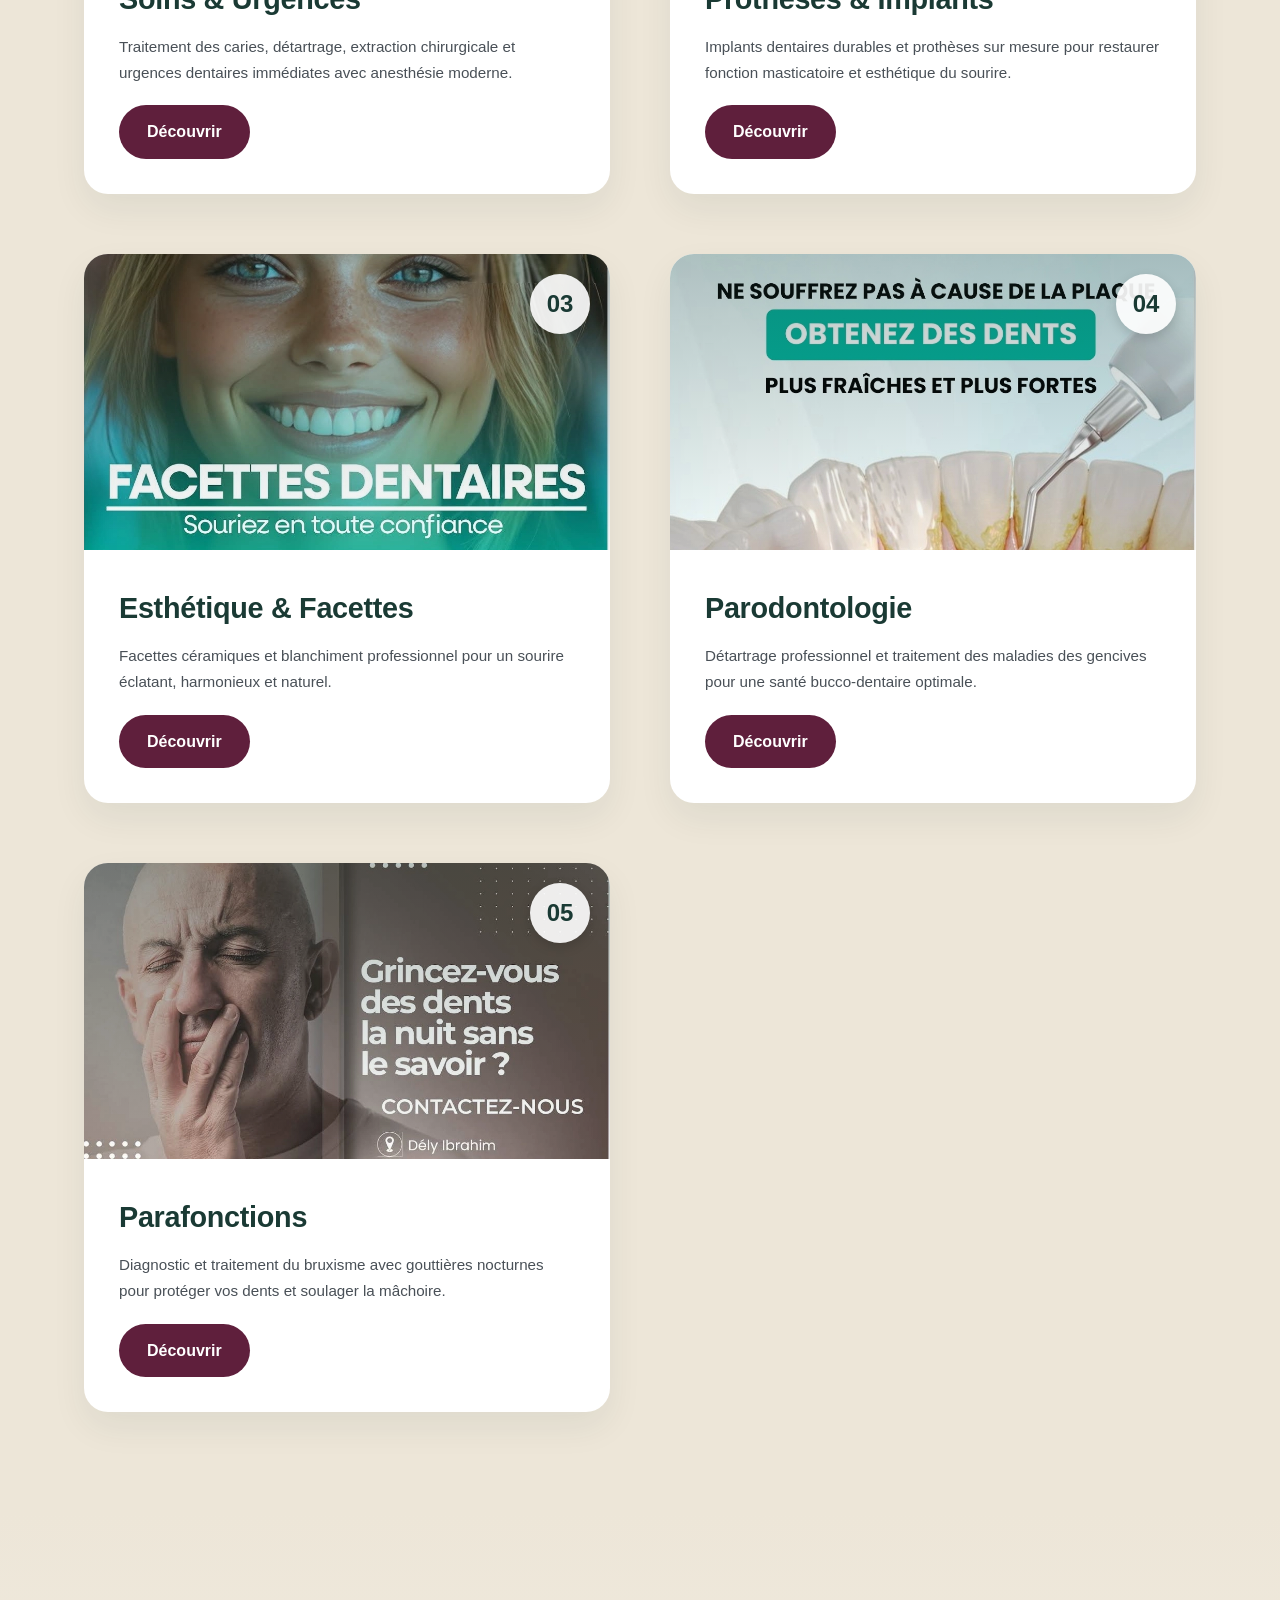
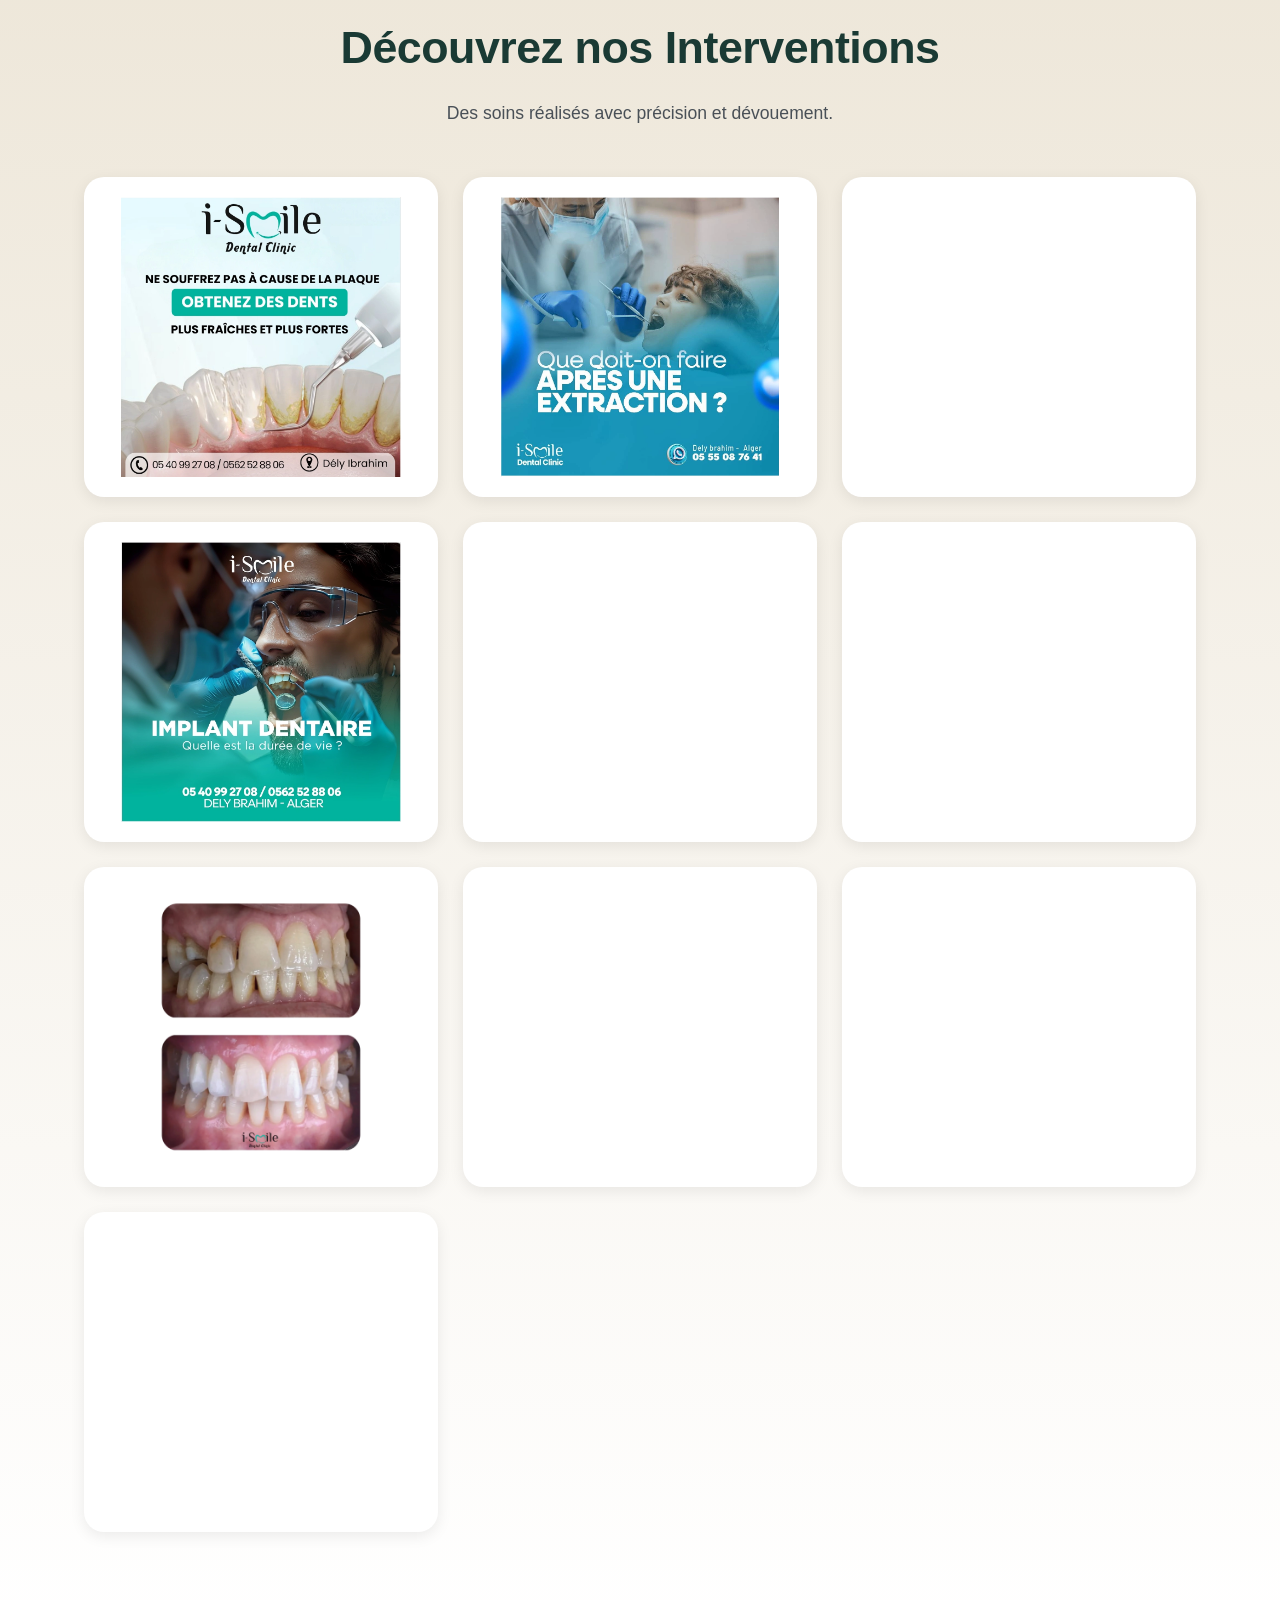
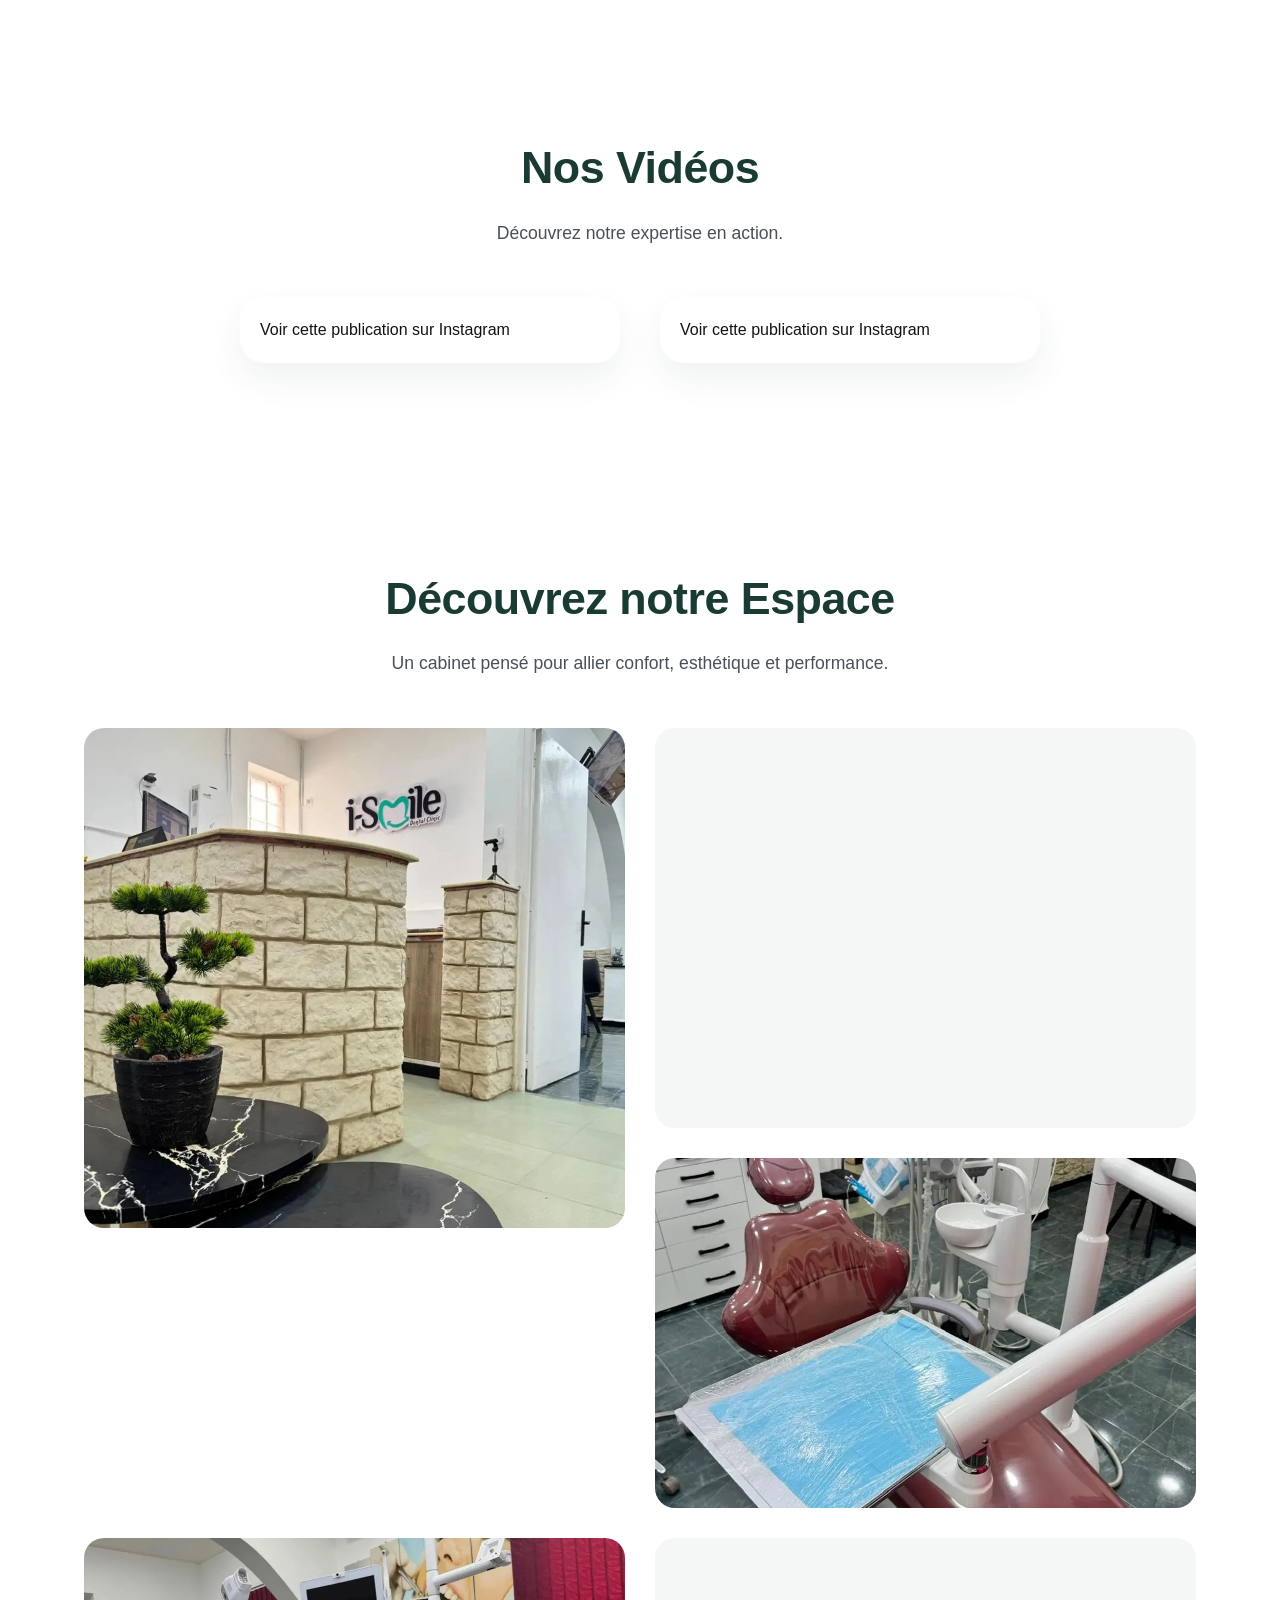
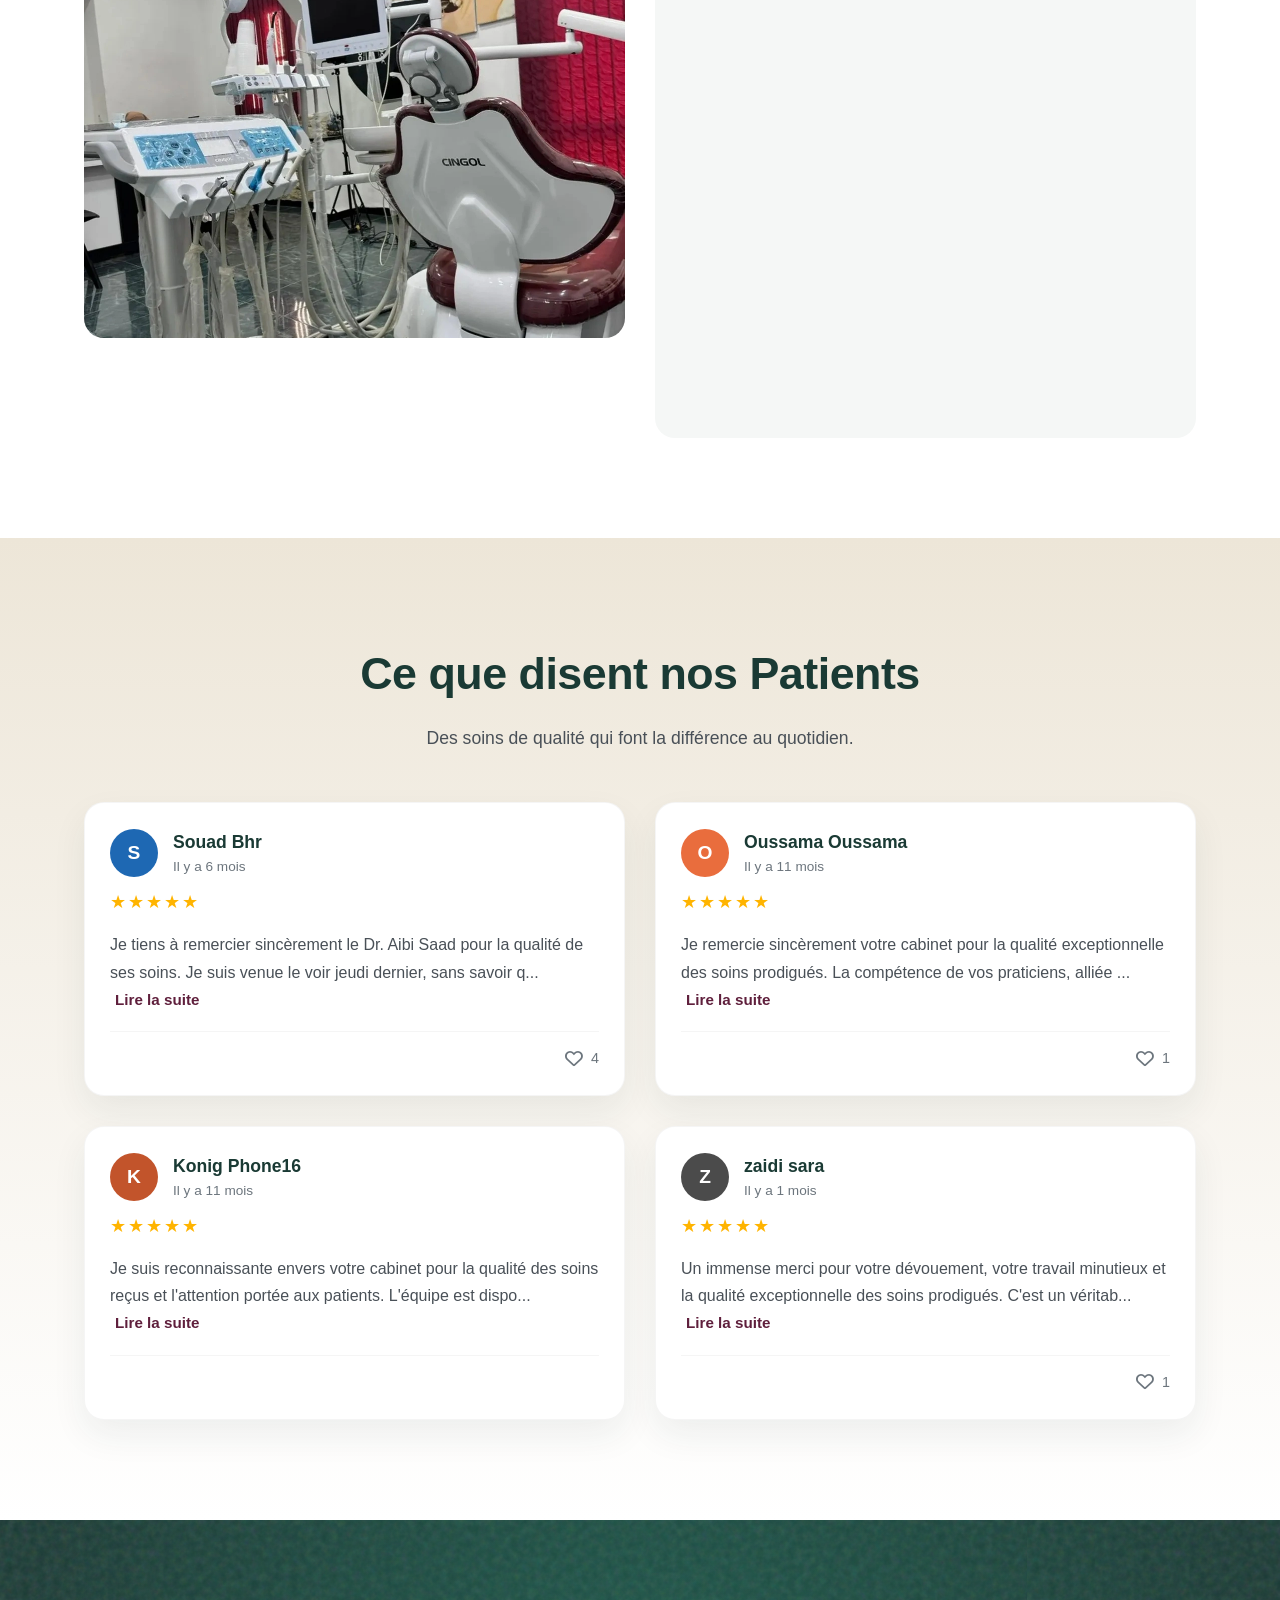
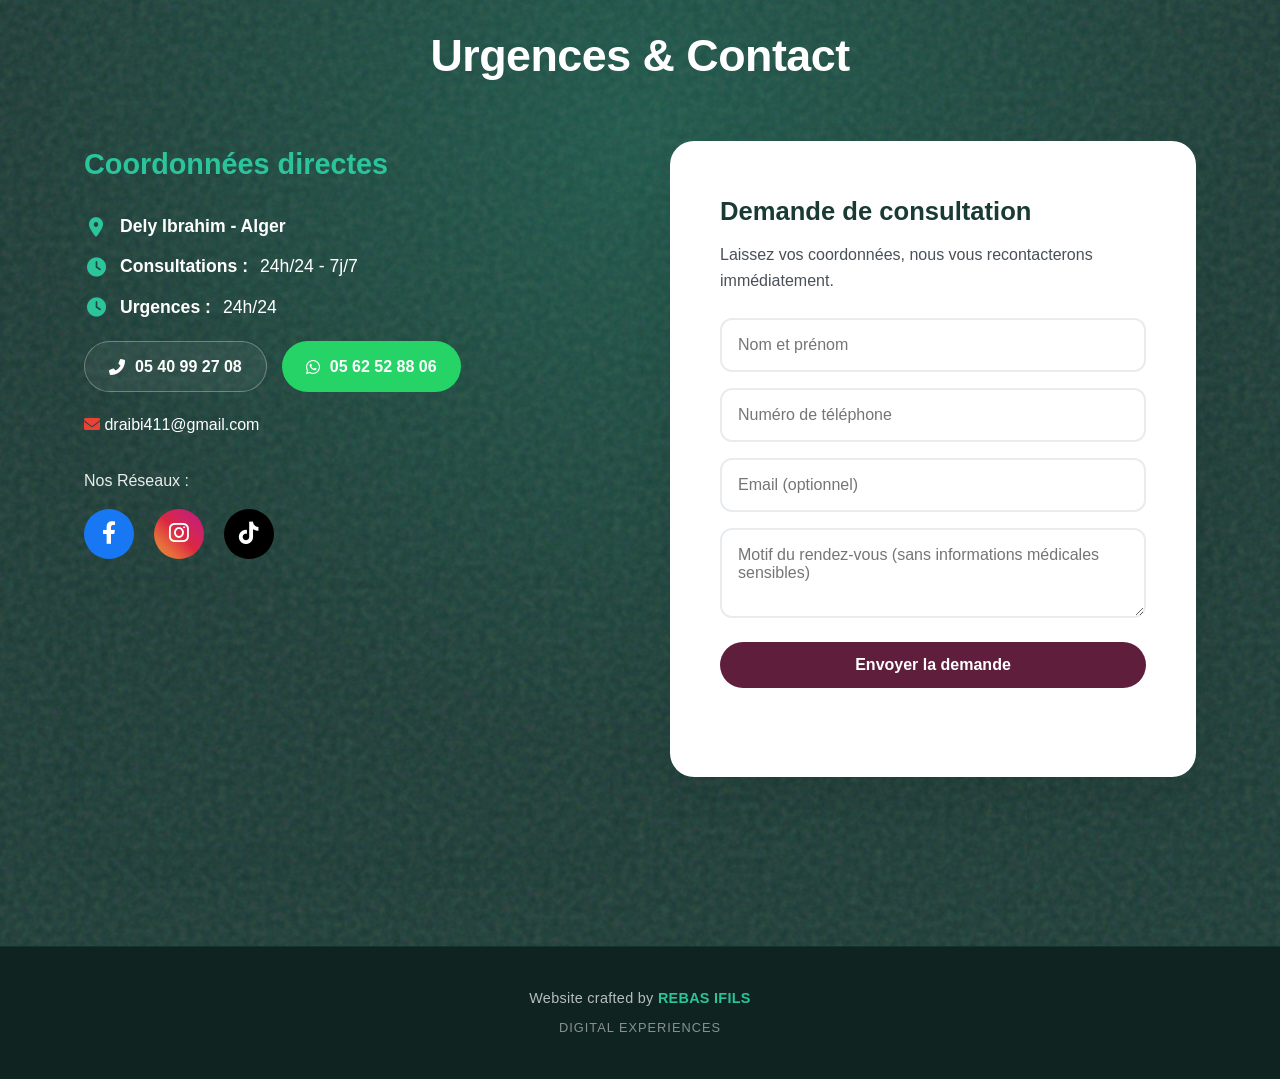
==== commit 90ad3834: "Refactor video section with new attributes Updated video element attributes and added poster image." ====
--- a/index.html
+++ b/index.html
@@ -64,13 +64,13 @@
 
 <main id="main-content">
     <section class="hero-video-section" id="top">
-        <div class="video-container">
-            <div class="video-wrapper">
-                <video autoplay muted loop playsinline preload="metadata" class="bg-video" tabindex="-1" aria-hidden="true">
-                    <source src="images/hero-video.mp4" type="video/mp4">
-                    <p>Votre navigateur ne prend pas en charge la vidéo HTML5.</p>
-                </video>
-            </div>
+    <div class="video-container">
+        <div class="video-wrapper">
+            <video autoplay muted loop playsinline webkit-playsinline preload="auto" class="bg-video" tabindex="-1" aria-hidden="true" id="heroVideo" poster="images/hero-poster.webp">
+                <source src="images/hero-video.mp4" type="video/mp4">
+                <p>Votre navigateur ne prend pas en charge la vidéo HTML5.</p>
+            </video>
+        </div>
             <div class="video-overlay"></div>
             <div class="container video-content">
                 <span class="hero-badge"><i class="fas fa-bolt"></i> Urgences 24h/24</span>
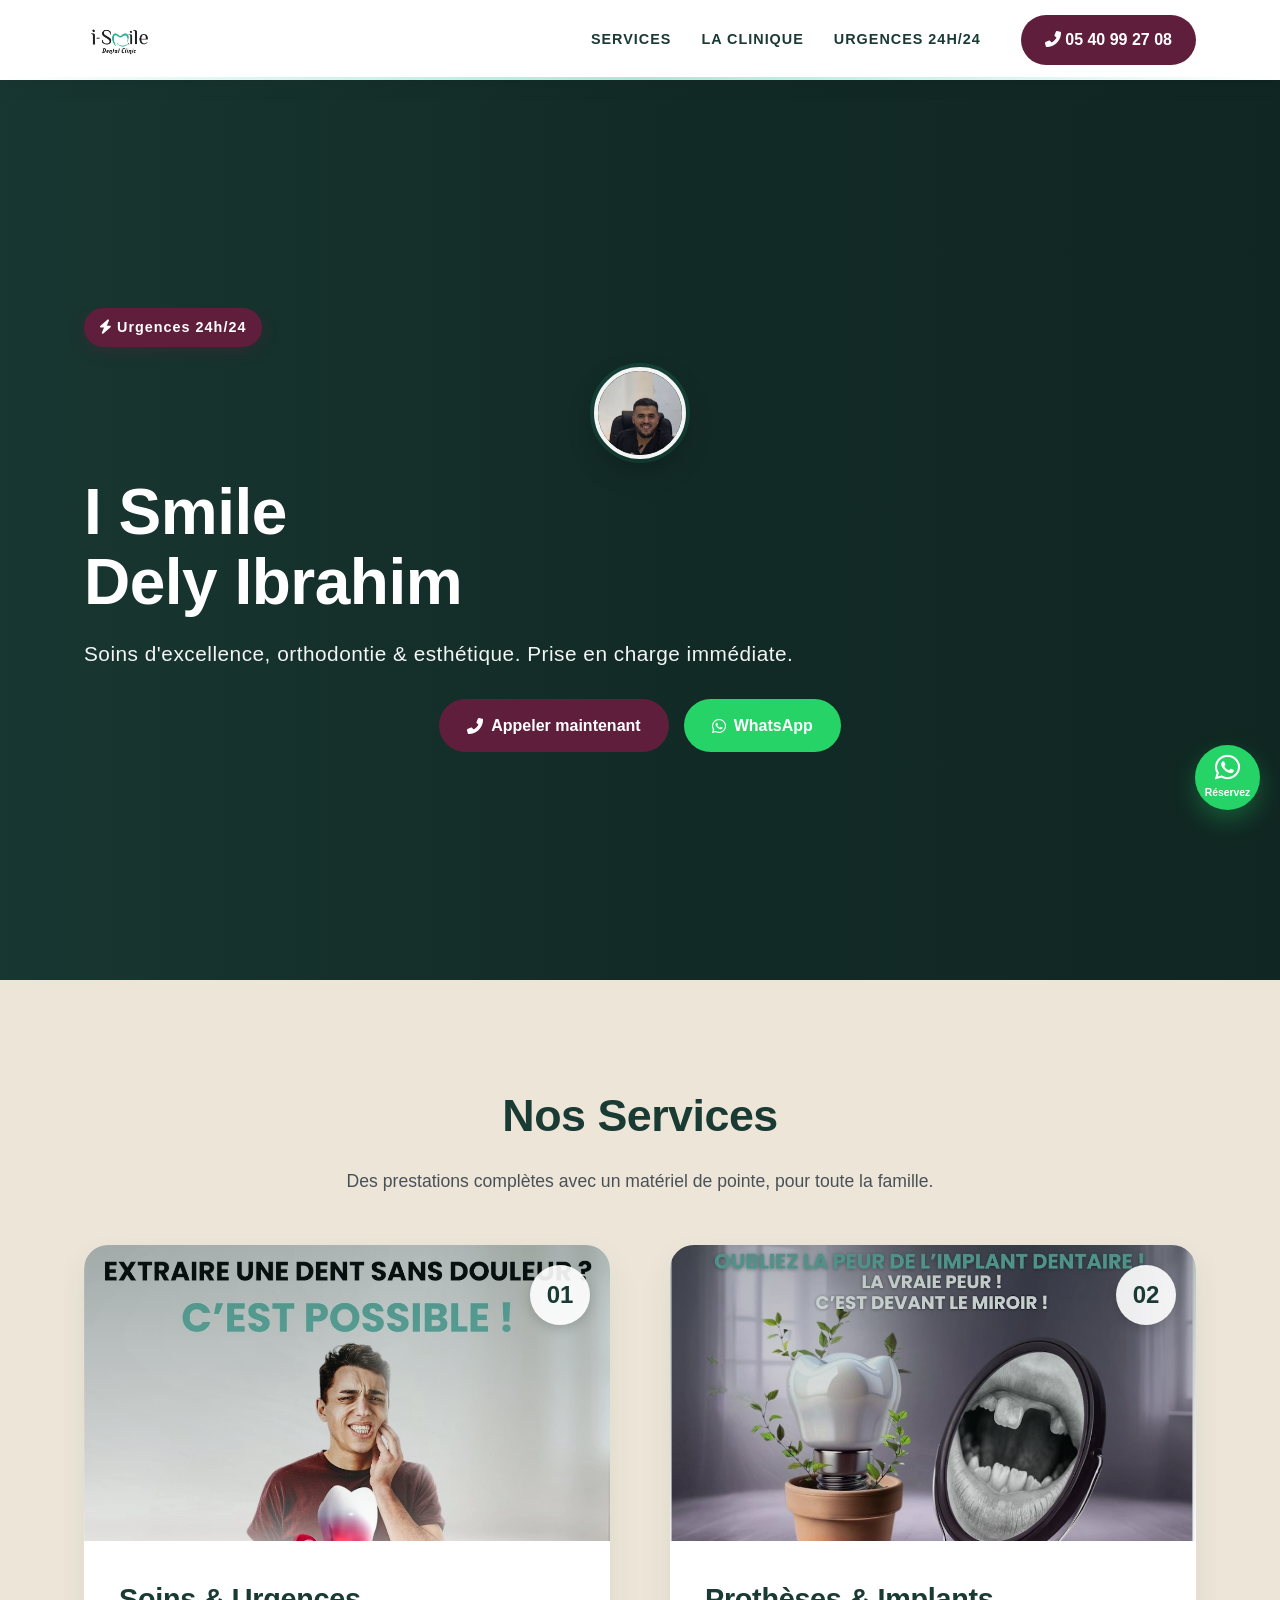
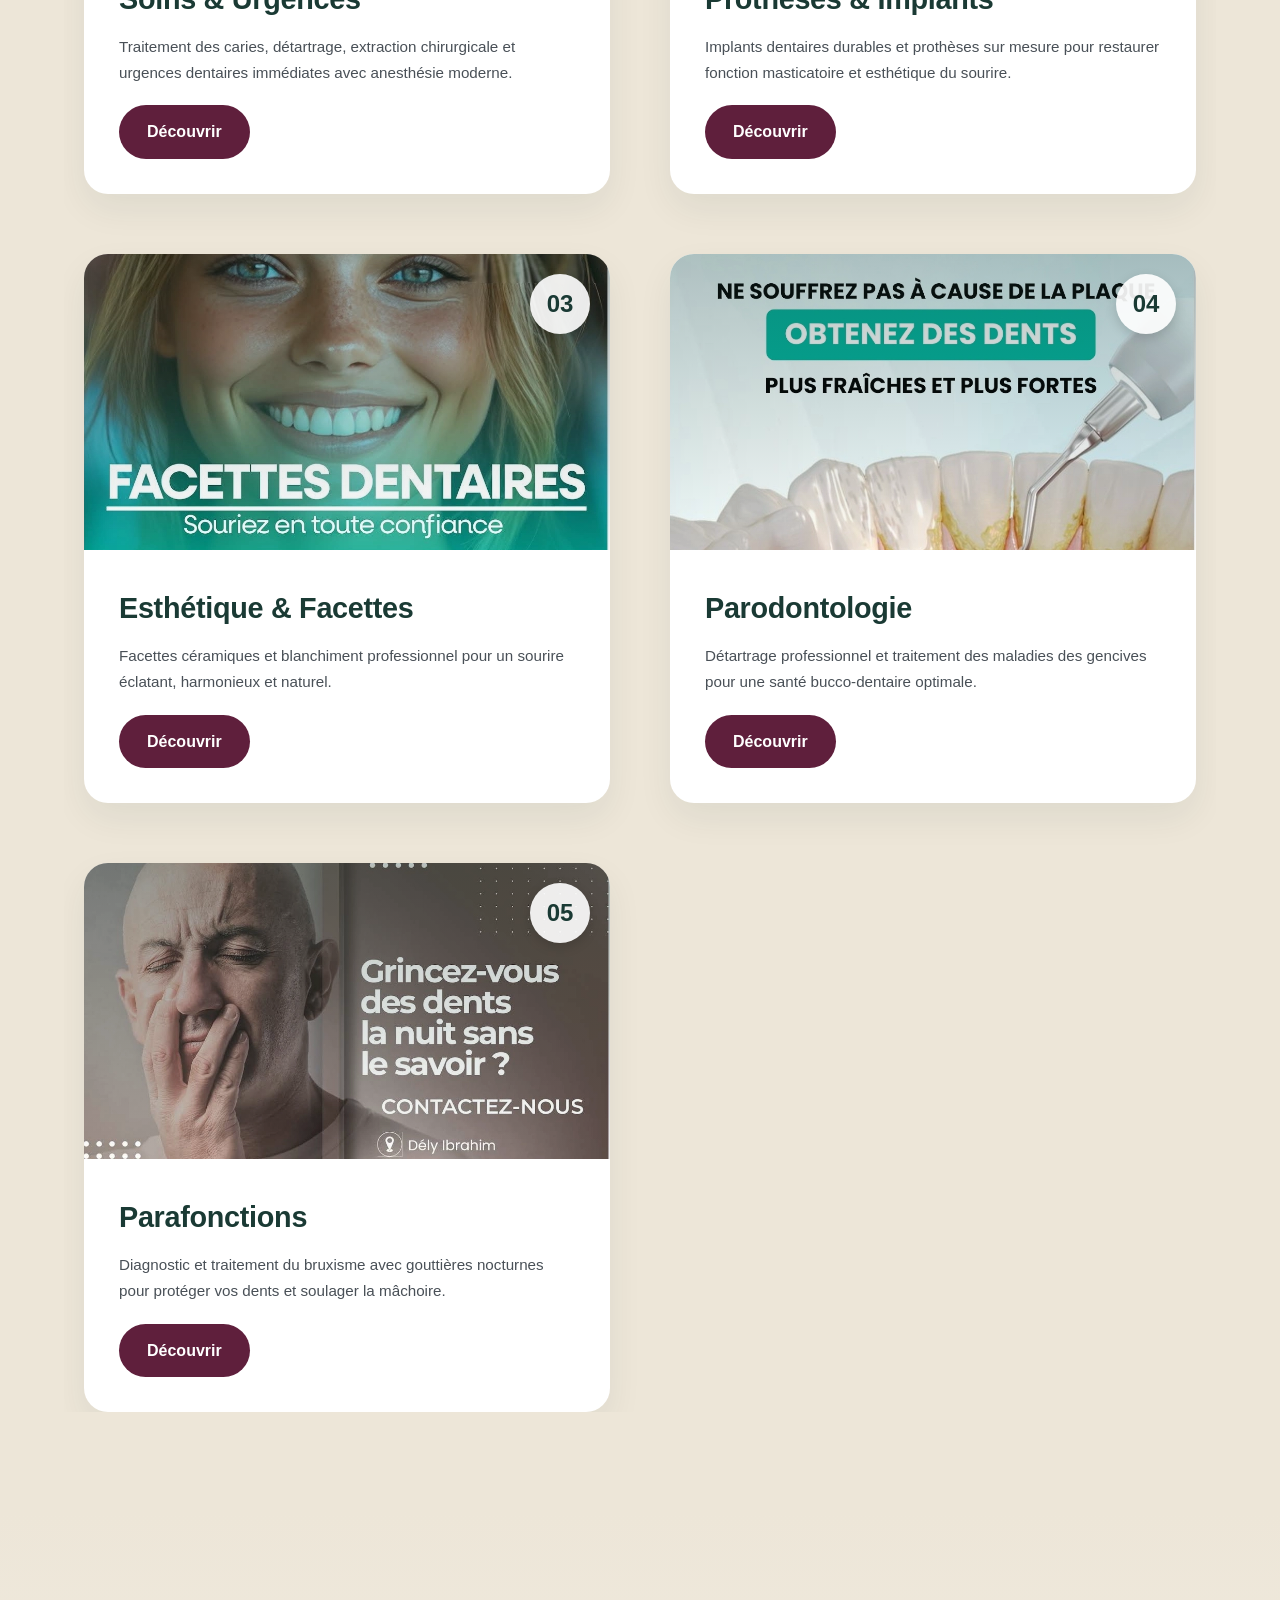
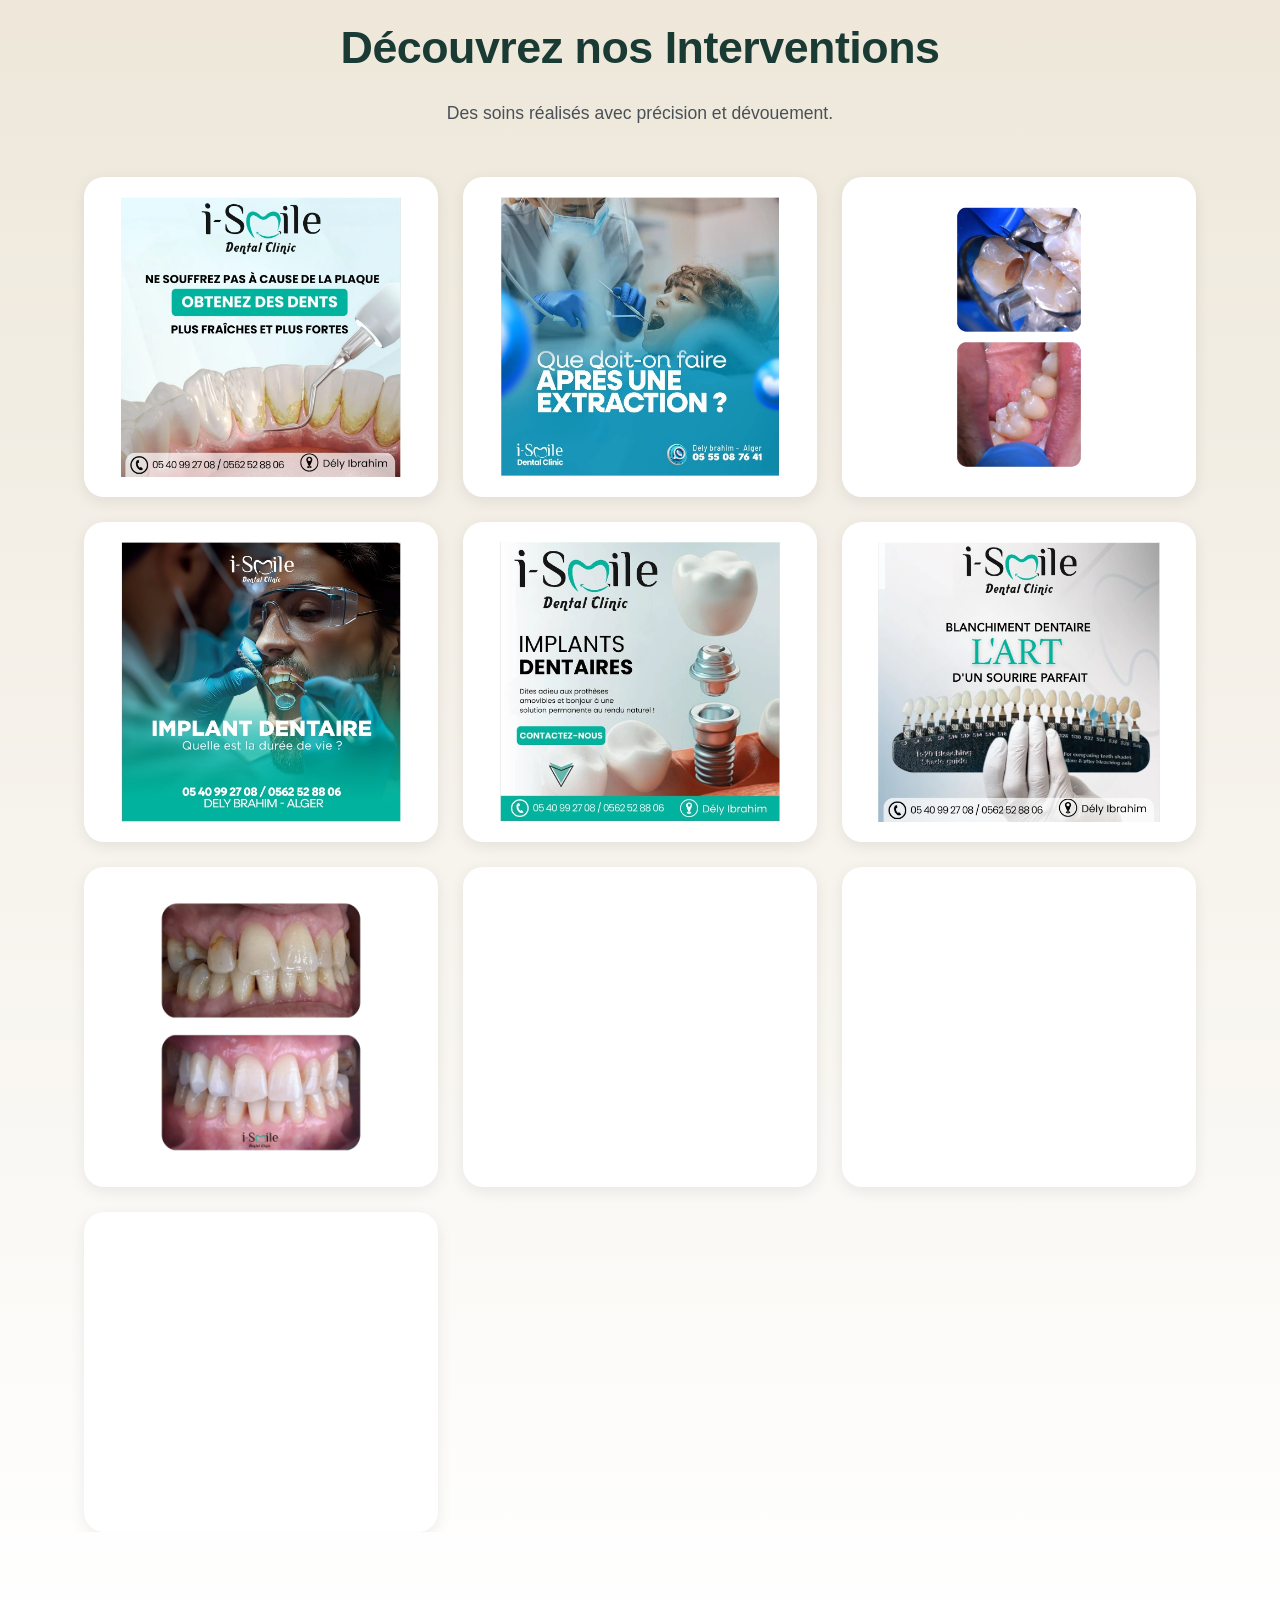
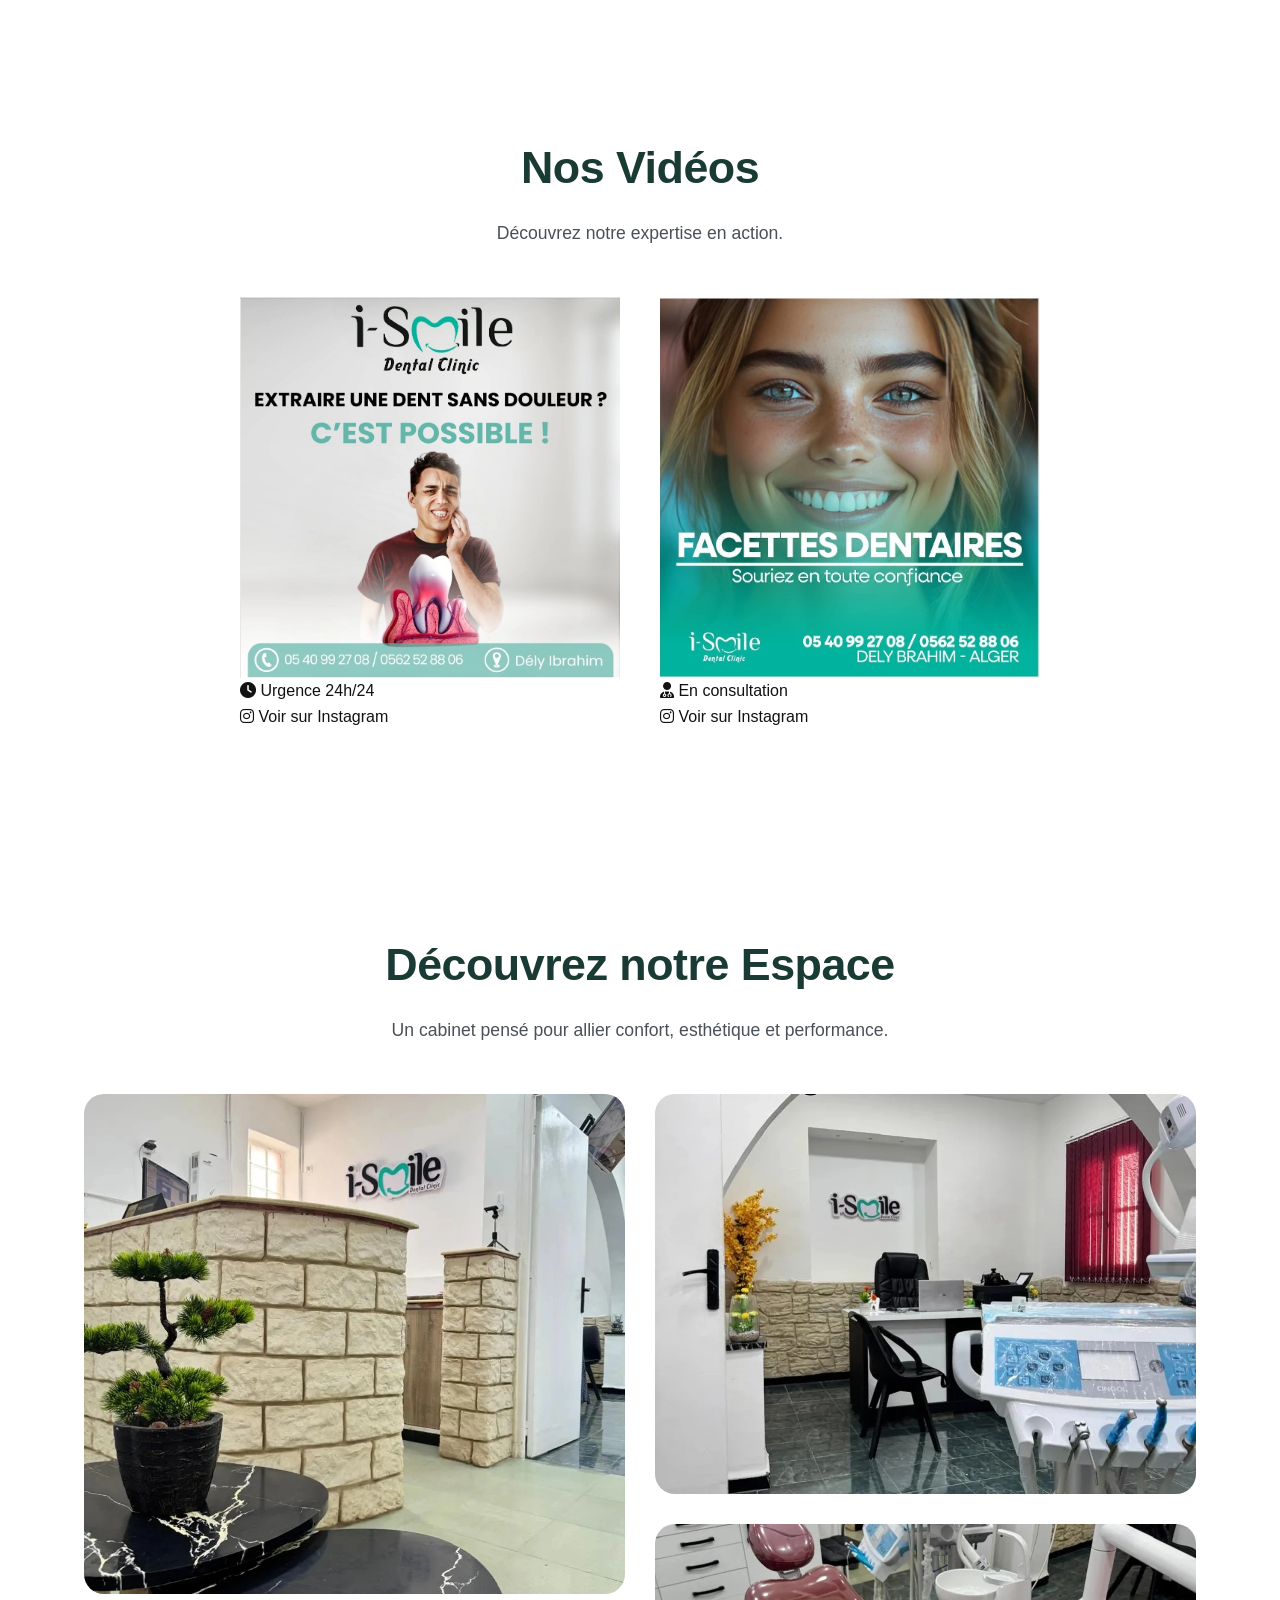
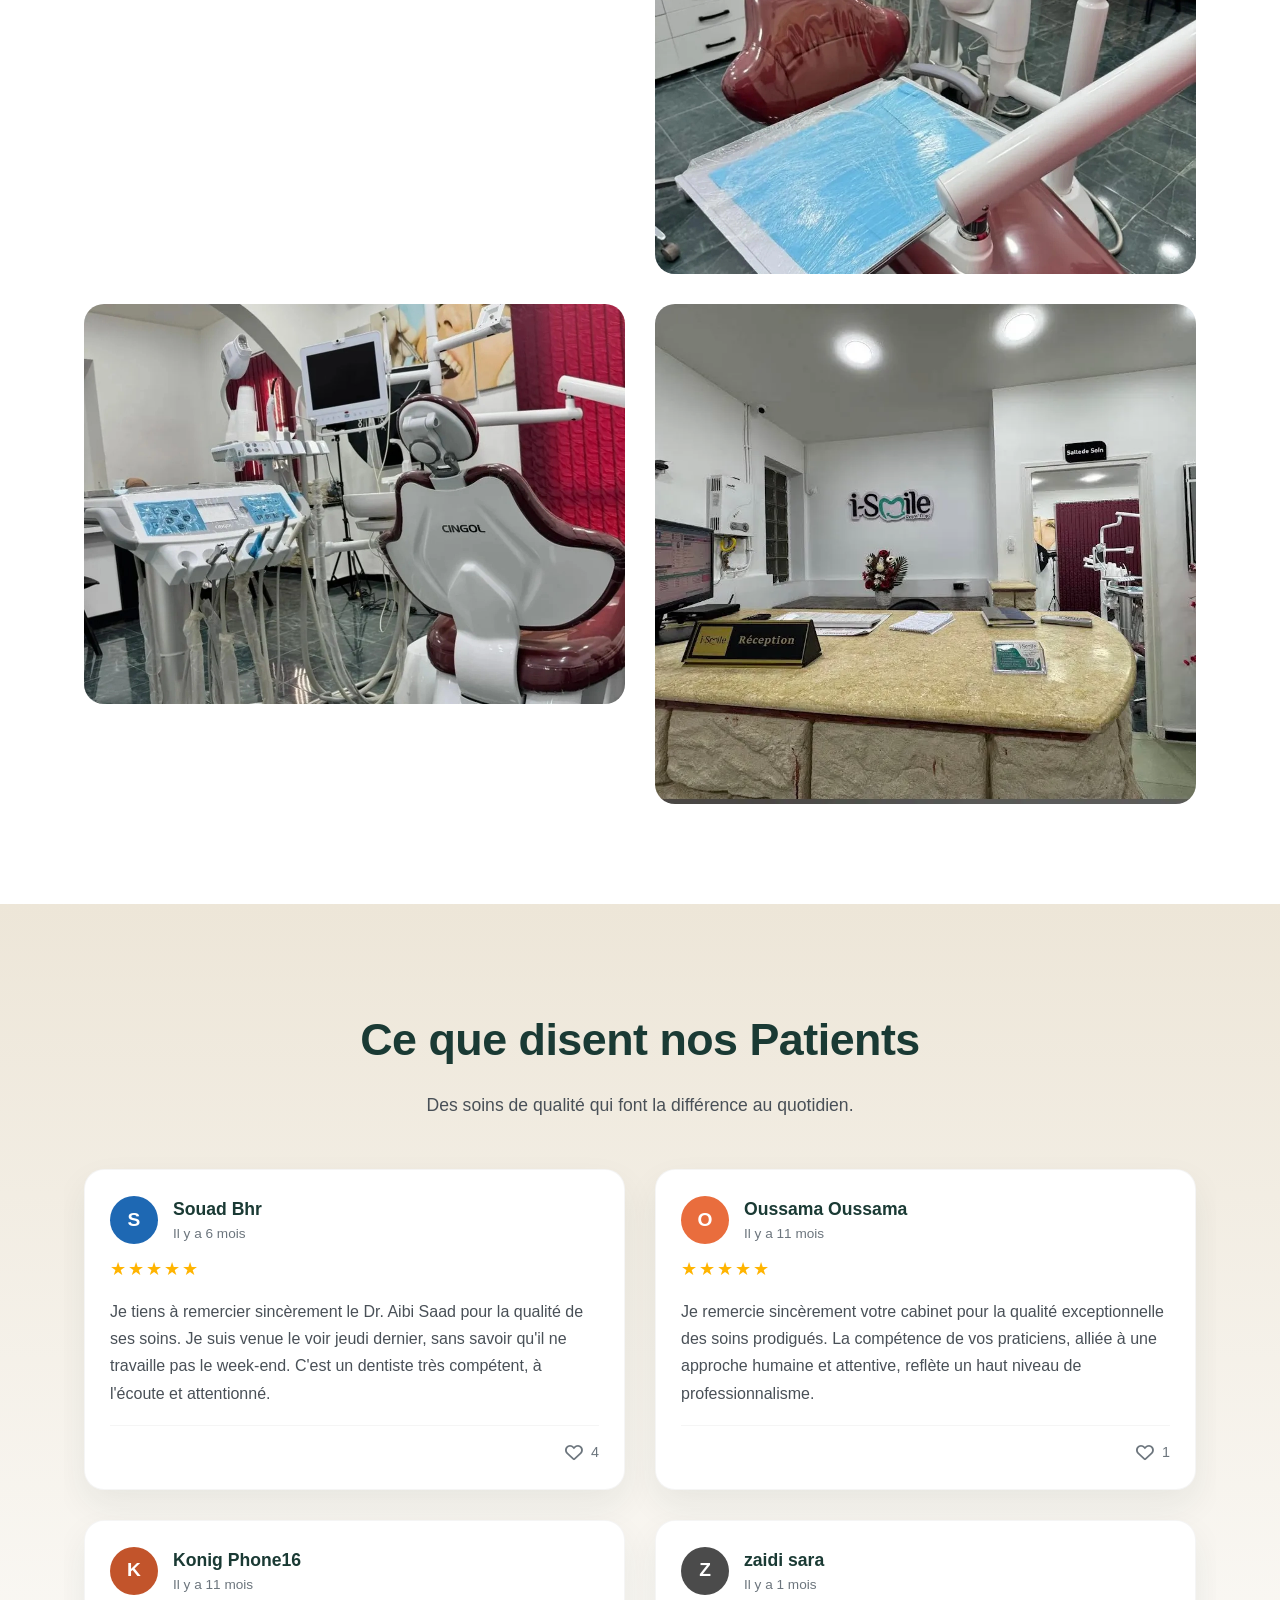
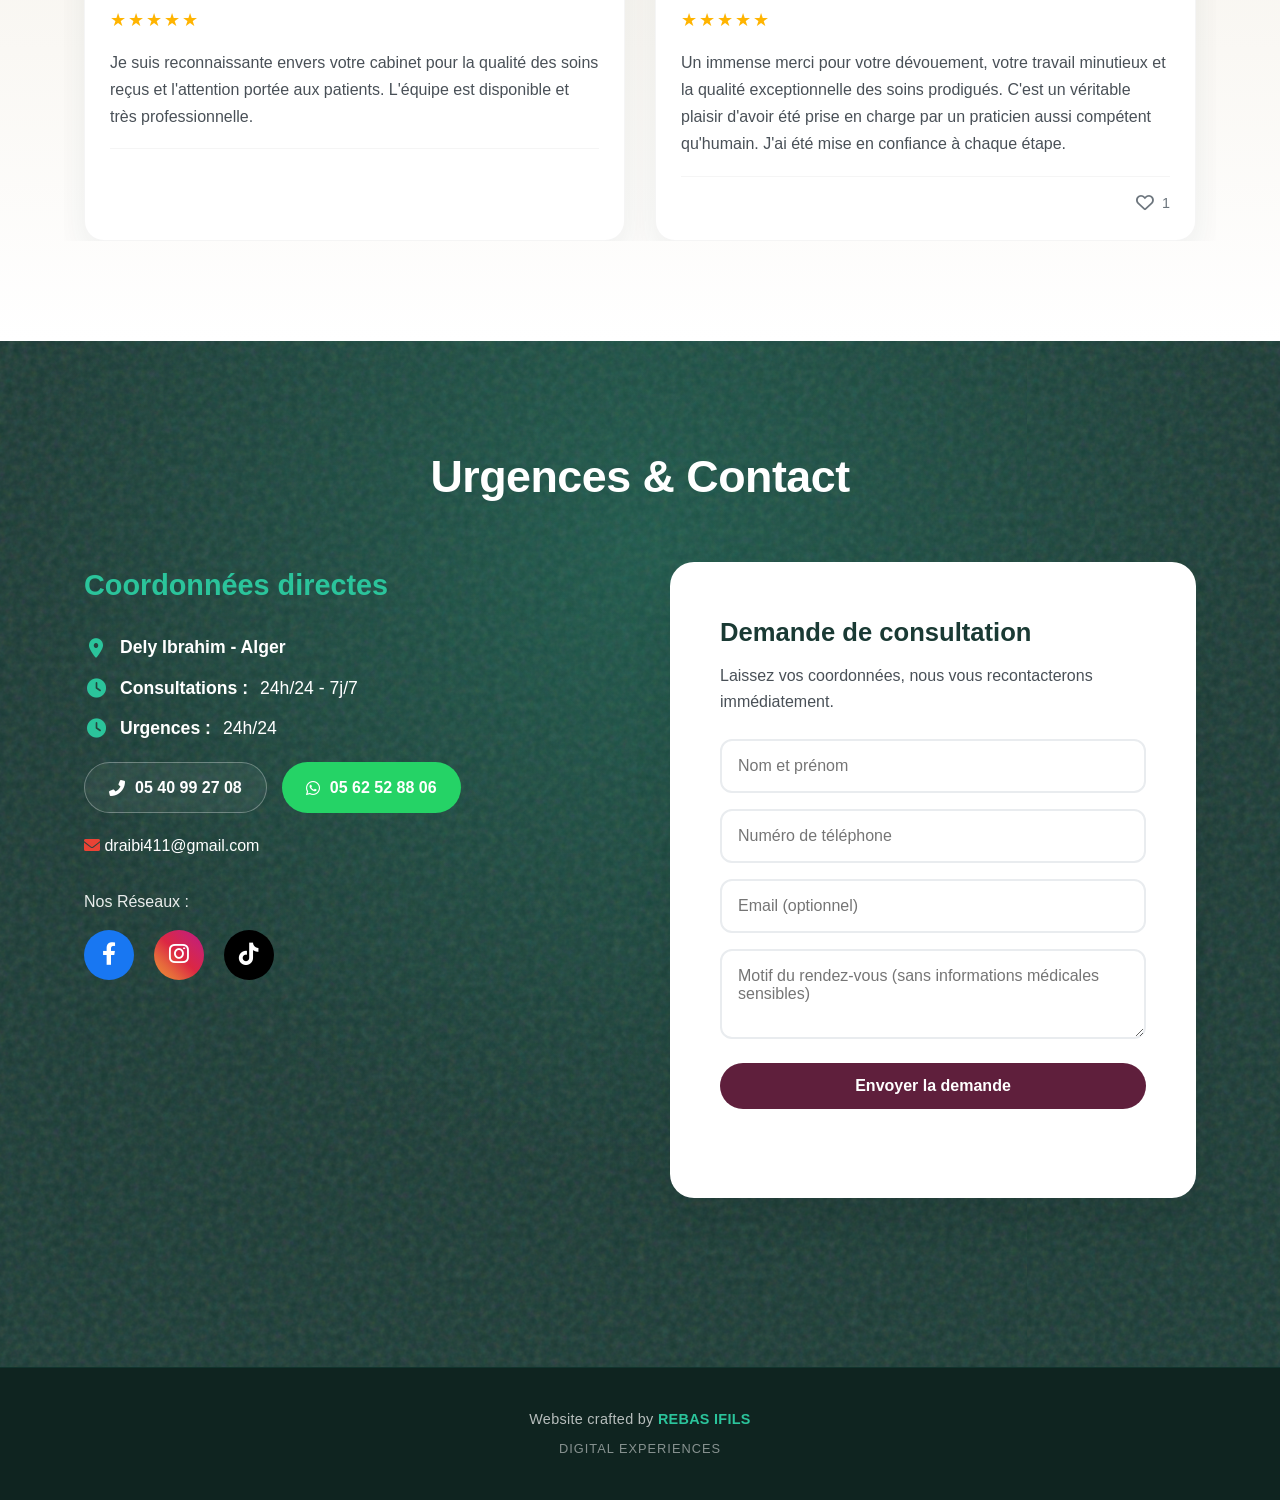
==== commit b38d5adb: "Replace Instagram blockquotes with video cards" ====
--- a/index.html
+++ b/index.html
@@ -221,22 +221,42 @@
         </div>
     </section>
 
-        <section class="instagram-videos-section">
+            <section class="instagram-videos-section">
         <div class="container">
             <div class="section-header">
                 <h2 class="section-title">Nos <span class="brand-highlight">Vidéos</span></h2>
                 <p class="section-desc">Découvrez notre expertise en action.</p>
             </div>
             <div class="instagram-videos-grid">
-                <div class="instagram-video-wrapper">
-                    <blockquote class="instagram-media" data-instgrm-permalink="https://www.instagram.com/reel/DPg6EktiMKt/?igsh=b25wMDJ0eGk1eHZo" data-instgrm-embed-version="14" data-instgrm-captioned="">
-                        <a href="https://www.instagram.com/reel/DPg6EktiMKt/?igsh=b25wMDJ0eGk1eHZo" target="_blank" rel="noopener noreferrer">Voir cette publication sur Instagram</a>
-                    </blockquote>
-                </div>
-                <div class="instagram-video-wrapper">
-                    <blockquote class="instagram-media" data-instgrm-permalink="https://www.instagram.com/reel/DNszfeZQsdf/?igsh=MWppZ3pkMzQyaTdxaA==" data-instgrm-embed-version="14" data-instgrm-captioned="">
-                        <a href="https://www.instagram.com/reel/DNszfeZQsdf/?igsh=MWppZ3pkMzQyaTdxaA==" target="_blank" rel="noopener noreferrer">Voir cette publication sur Instagram</a>
-                    </blockquote>
+                <div class="instagram-video-card">
+                    <div class="video-card-wrapper">
+                        <video autoplay muted loop playsinline preload="metadata" class="local-video" poster="services/soins-cover.webp">
+                            <source src="doctor/urgence.mp4" type="video/mp4">
+                            <p>Votre navigateur ne prend pas en charge la vidéo HTML5.</p>
+                        </video>
+                    </div>
+                    <div class="video-card-caption">
+                        <i class="fas fa-clock" aria-hidden="true"></i> Urgence 24h/24
+                    </div>
+                    <a href="https://www.instagram.com/reel/DPg6EktiMKt/?igsh=b25wMDJ0eGk1eHZo" target="_blank" rel="noopener noreferrer" class="btn-instagram">
+                        <i class="fab fa-instagram" aria-hidden="true"></i>
+                        <span>Voir sur Instagram</span>
+                    </a>
+                </div>
+                <div class="instagram-video-card">
+                    <div class="video-card-wrapper">
+                        <video autoplay muted loop playsinline preload="metadata" class="local-video" poster="services/esthetique-cover.webp">
+                            <source src="doctor/doctor-working.mp4" type="video/mp4">
+                            <p>Votre navigateur ne prend pas en charge la vidéo HTML5.</p>
+                        </video>
+                    </div>
+                    <div class="video-card-caption">
+                        <i class="fas fa-user-md" aria-hidden="true"></i> En consultation
+                    </div>
+                    <a href="https://www.instagram.com/reel/DNszfeZQsdf/?igsh=MWppZ3pkMzQyaTdxaA==" target="_blank" rel="noopener noreferrer" class="btn-instagram">
+                        <i class="fab fa-instagram" aria-hidden="true"></i>
+                        <span>Voir sur Instagram</span>
+                    </a>
                 </div>
             </div>
         </div>
--- a/styles.css
+++ b/styles.css
@@ -36,6 +36,24 @@
     --radius-lg: 24px;
     --radius-xl: 32px;
 }
+html {
+    scroll-behavior: smooth;
+    font-size: 16px;
+    -webkit-text-size-adjust: 100%;
+    -webkit-overflow-scrolling: touch;
+}
+
+body {
+    background: var(--white);
+    font-family: var(--font-primary);
+    line-height: 1.6;
+    color: var(--black);
+    -webkit-font-smoothing: antialiased;
+    -moz-osx-font-smoothing: grayscale;
+    overflow-x: hidden;
+    overflow-y: auto;
+    min-height: 100%;
+}
 
 *, *::before, *::after {
     margin: 0;
@@ -233,6 +251,7 @@
 .video-container,
 .video-wrapper {
     height: 100svh;
+    min-height: -webkit-fill-available;
 }
 
 .video-container {
@@ -260,6 +279,20 @@
     object-fit: cover;
     object-position: center;
     z-index: 0;
+}
+
+/* iOS Safari video fix */
+@supports (-webkit-touch-callout: none) {
+    .bg-video {
+        min-width: 100%;
+        min-height: 100%;
+        width: auto;
+        height: auto;
+        position: absolute;
+        top: 50%;
+        left: 50%;
+        transform: translate(-50%, -50%);
+    }
 }
 
 .video-overlay {
@@ -1188,6 +1221,13 @@
     padding: 40px 0;
     text-align: center;
     border-top: 1px solid rgba(43, 196, 155, 0.1);
+    width: 100%;
+    position: relative;
+    z-index: 10;
+}
+main {
+    display: block;
+    width: 100%;
 }
 
 .footer-content {
@@ -1569,6 +1609,26 @@
     }
 }
 
+/* === iPHONE SCROLL FIX === */
+@media screen and (max-width: 767px) {
+    .hero-video-section,
+    .video-container,
+    .video-wrapper {
+        height: 100dvh;
+        min-height: 100vh;
+    }
+}
+
+/* Prevent overflow issues */
+.container {
+    width: 90%;
+    max-width: 1300px;
+    margin: 0 auto;
+    padding: 0 20px;
+    max-width: 100%;
+    overflow-x: hidden;
+}
+
 @media (max-width: 767px) {
     .interventions-gallery-grid {
         grid-template-columns: 1fr;
